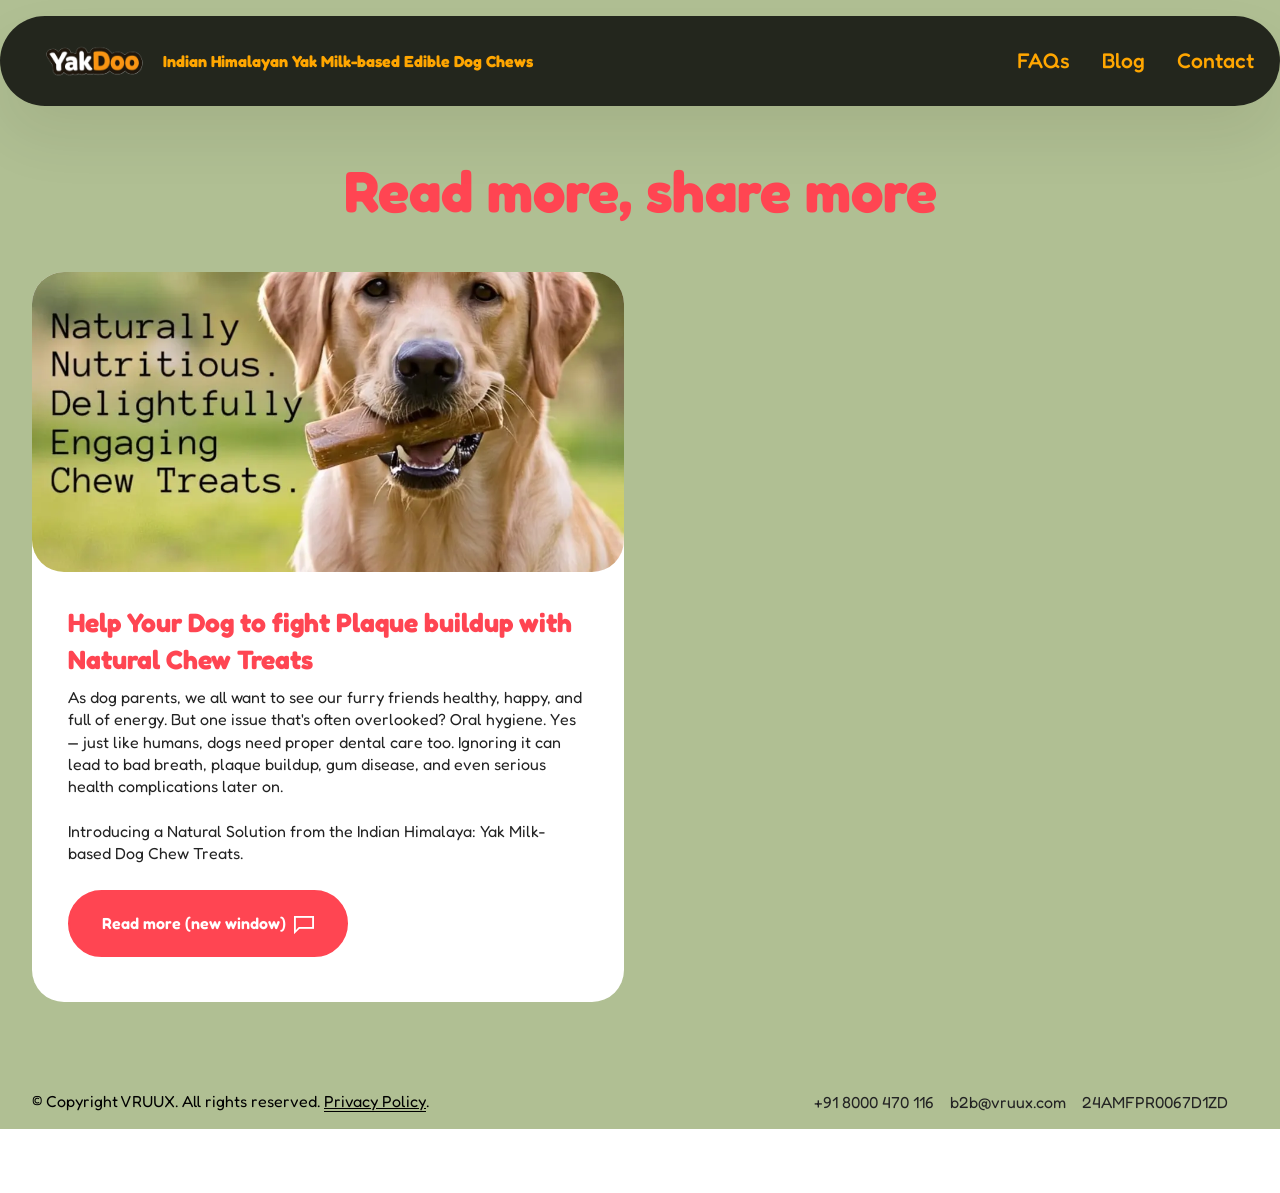
==== blog.html @ 53b38f17 "first run" ====
<!DOCTYPE html>
<html  >
<head>
  <!-- Site made with Mobirise Website Builder v6.2.0, https://mobirise.com -->
  <meta charset="UTF-8">
  <meta http-equiv="X-UA-Compatible" content="IE=edge">
  <meta name="generator" content="Mobirise v6.2.0, mobirise.com">
  <meta name="viewport" content="width=device-width, initial-scale=1, minimum-scale=1">
  <link rel="shortcut icon" href="assets/images/favicon.ico" type="image/x-icon">
  <meta name="description" content="YakDoo - Indian Himalayan Yak Milk Edible Dog Chew. Connect with us to know more about healthy dog chews and practices.">
  
  
  <title>Blog</title>
  <link rel="stylesheet" href="assets/web/assets/mobirise-icons2/mobirise2.css">
  <link rel="stylesheet" href="assets/bootstrap/css/bootstrap.min.css">
  <link rel="stylesheet" href="assets/animatecss/animate.css">
  <link rel="stylesheet" href="assets/dropdown/css/style.css">
  <link rel="stylesheet" href="assets/socicon/css/styles.css">
  <link rel="stylesheet" href="assets/theme/css/style.css">
  <link rel="preload" href="https://fonts.googleapis.com/css?family=Fredoka:300,400,500,600,700&display=swap" as="style" onload="this.onload=null;this.rel='stylesheet'">
  <noscript><link rel="stylesheet" href="https://fonts.googleapis.com/css?family=Fredoka:300,400,500,600,700&display=swap"></noscript>
  <link rel="preload" as="style" href="assets/mobirise/css/mbr-additional.css?v=xipS6a"><link rel="stylesheet" href="assets/mobirise/css/mbr-additional.css?v=xipS6a" type="text/css">

  
  
  
</head>
<body>

<!-- Analytics -->
<!-- Google tag (gtag.js) -->
<script async src="https://www.googletagmanager.com/gtag/js?id=G-D92G25M5GQ"></script>
<script>
  window.dataLayer = window.dataLayer || [];
  function gtag(){dataLayer.push(arguments);}
  gtag('js', new Date());

  gtag('config', 'G-D92G25M5GQ');
</script>
<!-- /Analytics -->


  
  <section data-bs-version="5.1" class="menu menu1 cid-tJGsCG1vVL" once="menu" id="menu01-1">
	

	<nav class="navbar navbar-dropdown navbar-fixed-top navbar-expand-lg">
		<div class="container">
			<div class="navbar-brand">
				<span class="navbar-logo">
					<a href="index.html">
						<img src="assets/images/yakdoo-logo-128x39.png" alt="YakDoo - Indian Himalayan Yak Milk Edible Dog Chew" style="height: 2rem;">
					</a>
				</span>
				<span class="navbar-caption-wrap"><a class="navbar-caption text-primary display-7" href="index.html">Indian Himalayan Yak Milk-based Edible Dog Chews</a></span>
			</div>
			<button class="navbar-toggler" type="button" data-toggle="collapse" data-bs-toggle="collapse" data-target="#navbarSupportedContent" data-bs-target="#navbarSupportedContent" aria-controls="navbarNavAltMarkup" aria-expanded="false" aria-label="Toggle navigation">
				<div class="hamburger">
					<span></span>
					<span></span>
					<span></span>
					<span></span>
				</div>
			</button>
			<div class="collapse navbar-collapse" id="navbarSupportedContent">
				<ul class="navbar-nav nav-dropdown nav-right" data-app-modern-menu="true"><li class="nav-item">
						<a class="nav-link link text-primary display-4" href="faqs.html" aria-expanded="false">FAQs</a>
					</li><li class="nav-item"><a class="nav-link link text-primary display-4" href="blog.html">Blog</a></li>
					<li class="nav-item">
						<a class="nav-link link text-primary display-4" href="contact.html">Contact</a>
					</li></ul>
				
				
			</div>
		</div>
	</nav>
</section>

<section data-bs-version="5.1" class="features4 cid-tJGEoKGifq" id="features04-3">
	
	
	<div class="container">
		<div class="mbr-section-head mb-5">
			<h4 class="mbr-section-title mbr-fonts-style align-left mb-3 display-1"><strong>Read more, share more</strong></h4>
			
			
		</div>
		<div class="row">
			<div class="item features-image col-12 col-md-6 col-lg-6">
				<div class="item-wrapper">
					<div class="item-img">
						<img src="assets/images/dog-blog-1-1256x1260.webp" alt="YakDoo - Help Your Dog to fight Plaque buildup with Natural Chews">
					</div>
					<div class="item-content">
						<h5 class="item-title mbr-fonts-style display-5"><strong>Help Your Dog to fight Plaque buildup with Natural Chew Treats</strong></h5>
						
						<p class="mbr-text mbr-fonts-style display-7">As dog parents, we all want to see our furry friends healthy, happy, and full of energy. But one issue that's often overlooked? Oral hygiene. Yes — just like humans, dogs need proper dental care too. Ignoring it can lead to bad breath, plaque buildup, gum disease, and even serious health complications later on.<br><br>Introducing a Natural Solution from the Indian Himalaya: Yak Milk-based Dog Chew Treats.<br></p>
						<div class="mbr-section-btn item-footer"><a href="https://medium.com/@abhi.p.raj/help-your-dog-to-fight-plaque-buildup-with-natural-chew-treats-6b98360a4712" class="btn item-btn btn-danger display-7" target="_blank"><span class="mobi-mbri mobi-mbri-chat mbr-iconfont mbr-iconfont-btn" style="color: rgb(255, 255, 255);"><br></span>Read more (new window)</a></div>
					</div>

				</div>
			</div>
			
			
			
			
			
		</div>
	</div>
</section>

<section data-bs-version="5.1" class="footer2 cid-uQ0c74AdxX" once="footers" id="footer02-d">
    

    
    

    <div class="container">
        <div class="row">
            <div class="col-12 col-lg-6 center mt-2 mb-3">
                <p class="mbr-fonts-style copyright mb-0 display-7">© Copyright VRUUX. All rights reserved. <a href="privacypolicy.html" class="text-success"><u>Privacy Policy</u></a>.<br></p>
            </div>
            <div class="col-12 col-lg-6 center">
                <div class="row-links mt-2 mb-3">
                    <ul class="row-links-soc">
                        
                        
                        
                        
                    <li class="row-links-soc-item mbr-fonts-style display-7"><p>+91 8000 470 116&nbsp; &nbsp; b2b@vruux.com&nbsp; &nbsp; 24AMFPR0067D1ZD&nbsp;</p></li></ul>
                </div>
            </div>
        </div>
    </div>
</section><section class="display-7" style="padding: 0;align-items: center;justify-content: center;flex-wrap: wrap;    align-content: center;display: flex;position: relative;height: 4rem;"><a href="https://mobiri.se/4076227" style="flex: 1 1;height: 4rem;position: absolute;width: 100%;z-index: 1;"><img alt="" style="height: 4rem;" src="[data-uri]"></a><p style="margin: 0;text-align: center;" class="display-7">&#8204;</p><a style="z-index:1" href="https://mobirise.com/builder/ai-website-maker.html">Best AI Website Maker</a></section><script src="assets/bootstrap/js/bootstrap.bundle.min.js"></script>  <script src="assets/smoothscroll/smooth-scroll.js"></script>  <script src="assets/ytplayer/index.js"></script>  <script src="assets/dropdown/js/navbar-dropdown.js"></script>  <script src="assets/theme/js/script.js"></script>  
  
  
 <div id="scrollToTop" class="scrollToTop mbr-arrow-up"><a style="text-align: center;"><i class="mbr-arrow-up-icon mbr-arrow-up-icon-cm cm-icon cm-icon-smallarrow-up"></i></a></div>
    <input name="animation" type="hidden">
  </body>
</html>
---- assets/web/assets/mobirise-icons2/mobirise2.css ----
@font-face {
  font-family: 'Moririse2';
  font-display: swap;
  src:  url('mobirise2.eot?f2bix4');
  src:  url('mobirise2.eot?f2bix4#iefix') format('embedded-opentype'),
    url('mobirise2.woff2?f2bix4') format('woff2'),
    url('mobirise2.woff?f2bix4') format('woff'),
    url('mobirise2.ttf?f2bix4') format('truetype'),
    url('mobirise2.svg?f2bix4#mobirise2') format('svg');
  font-weight: normal;
  font-style: normal;
}

[class^="mobi-"], [class*=" mobi-"] {
  /* use !important to prevent issues with browser extensions that change fonts */
  font-family: 'Moririse2' !important;
  speak: none;
  font-style: normal;
  font-weight: normal;
  font-variant: normal;
  text-transform: none;
  line-height: 1;

  /* Better Font Rendering =========== */
  -webkit-font-smoothing: antialiased;
  -moz-osx-font-smoothing: grayscale;
}

.mobi-mbri-add-submenu:before {
  content: "\e900";
}
.mobi-mbri-alert:before {
  content: "\e901";
}
.mobi-mbri-align-center:before {
  content: "\e902";
}
.mobi-mbri-align-justify:before {
  content: "\e903";
}
.mobi-mbri-align-left:before {
  content: "\e904";
}
.mobi-mbri-align-right:before {
  content: "\e905";
}
.mobi-mbri-android:before {
  content: "\e906";
}
.mobi-mbri-apple:before {
  content: "\e907";
}
.mobi-mbri-arrow-down:before {
  content: "\e908";
}
.mobi-mbri-arrow-next:before {
  content: "\e909";
}
.mobi-mbri-arrow-prev:before {
  content: "\e90a";
}
.mobi-mbri-arrow-up:before {
  content: "\e90b";
}
.mobi-mbri-bold:before {
  content: "\e90c";
}
.mobi-mbri-bookmark:before {
  content: "\e90d";
}
.mobi-mbri-bootstrap:before {
  content: "\e90e";
}
.mobi-mbri-briefcase:before {
  content: "\e90f";
}
.mobi-mbri-browse:before {
  content: "\e910";
}
.mobi-mbri-bulleted-list:before {
  content: "\e911";
}
.mobi-mbri-calendar:before {
  content: "\e912";
}
.mobi-mbri-camera:before {
  content: "\e913";
}
.mobi-mbri-cart-add:before {
  content: "\e914";
}
.mobi-mbri-cart-full:before {
  content: "\e915";
}
.mobi-mbri-cash:before {
  content: "\e916";
}
.mobi-mbri-change-style:before {
  content: "\e917";
}
.mobi-mbri-chat:before {
  content: "\e918";
}
.mobi-mbri-clock:before {
  content: "\e919";
}
.mobi-mbri-close:before {
  content: "\e91a";
}
.mobi-mbri-cloud:before {
  content: "\e91b";
}
.mobi-mbri-code:before {
  content: "\e91c";
}
.mobi-mbri-contact-form:before {
  content: "\e91d";
}
.mobi-mbri-credit-card:before {
  content: "\e91e";
}
.mobi-mbri-cursor-click:before {
  content: "\e91f";
}
.mobi-mbri-cust-feedback:before {
  content: "\e920";
}
.mobi-mbri-database:before {
  content: "\e921";
}
.mobi-mbri-delivery:before {
  content: "\e922";
}
.mobi-mbri-desktop:before {
  content: "\e923";
}
.mobi-mbri-devices:before {
  content: "\e924";
}
.mobi-mbri-down:before {
  content: "\e925";
}
.mobi-mbri-download-2:before {
  content: "\e926";
}
.mobi-mbri-download:before {
  content: "\e927";
}
.mobi-mbri-drag-n-drop-2:before {
  content: "\e928";
}
.mobi-mbri-drag-n-drop:before {
  content: "\e929";
}
.mobi-mbri-edit-2:before {
  content: "\e92a";
}
.mobi-mbri-edit:before {
  content: "\e92b";
}
.mobi-mbri-error:before {
  content: "\e92c";
}
.mobi-mbri-extension:before {
  content: "\e92d";
}
.mobi-mbri-features:before {
  content: "\e92e";
}
.mobi-mbri-file:before {
  content: "\e92f";
}
.mobi-mbri-flag:before {
  content: "\e930";
}
.mobi-mbri-folder:before {
  content: "\e931";
}
.mobi-mbri-gift:before {
  content: "\e932";
}
.mobi-mbri-github:before {
  content: "\e933";
}
.mobi-mbri-globe-2:before {
  content: "\e934";
}
.mobi-mbri-globe:before {
  content: "\e935";
}
.mobi-mbri-growing-chart:before {
  content: "\e936";
}
.mobi-mbri-hearth:before {
  content: "\e937";
}
.mobi-mbri-help:before {
  content: "\e938";
}
.mobi-mbri-home:before {
  content: "\e939";
}
.mobi-mbri-hot-cup:before {
  content: "\e93a";
}
.mobi-mbri-idea:before {
  content: "\e93b";
}
.mobi-mbri-image-gallery:before {
  content: "\e93c";
}
.mobi-mbri-image-slider:before {
  content: "\e93d";
}
.mobi-mbri-info:before {
  content: "\e93e";
}
.mobi-mbri-italic:before {
  content: "\e93f";
}
.mobi-mbri-key:before {
  content: "\e940";
}
.mobi-mbri-laptop:before {
  content: "\e941";
}
.mobi-mbri-layers:before {
  content: "\e942";
}
.mobi-mbri-left-right:before {
  content: "\e943";
}
.mobi-mbri-left:before {
  content: "\e944";
}
.mobi-mbri-letter:before {
  content: "\e945";
}
.mobi-mbri-like:before {
  content: "\e946";
}
.mobi-mbri-link:before {
  content: "\e947";
}
.mobi-mbri-lock:before {
  content: "\e948";
}
.mobi-mbri-login:before {
  content: "\e949";
}
.mobi-mbri-logout:before {
  content: "\e94a";
}
.mobi-mbri-magic-stick:before {
  content: "\e94b";
}
.mobi-mbri-map-pin:before {
  content: "\e94c";
}
.mobi-mbri-menu:before {
  content: "\e94d";
}
.mobi-mbri-mobile-2:before {
  content: "\e94e";
}
.mobi-mbri-mobile-horizontal:before {
  content: "\e94f";
}
.mobi-mbri-mobile:before {
  content: "\e950";
}
.mobi-mbri-mobirise:before {
  content: "\e951";
}
.mobi-mbri-more-horizontal:before {
  content: "\e952";
}
.mobi-mbri-more-vertical:before {
  content: "\e953";
}
.mobi-mbri-music:before {
  content: "\e954";
}
.mobi-mbri-new-file:before {
  content: "\e955";
}
.mobi-mbri-numbered-list:before {
  content: "\e956";
}
.mobi-mbri-opened-folder:before {
  content: "\e957";
}
.mobi-mbri-pages:before {
  content: "\e958";
}
.mobi-mbri-paper-plane:before {
  content: "\e959";
}
.mobi-mbri-paperclip:before {
  content: "\e95a";
}
.mobi-mbri-phone:before {
  content: "\e95b";
}
.mobi-mbri-photo:before {
  content: "\e95c";
}
.mobi-mbri-photos:before {
  content: "\e95d";
}
.mobi-mbri-pin:before {
  content: "\e95e";
}
.mobi-mbri-play:before {
  content: "\e95f";
}
.mobi-mbri-plus:before {
  content: "\e960";
}
.mobi-mbri-preview:before {
  content: "\e961";
}
.mobi-mbri-print:before {
  content: "\e962";
}
.mobi-mbri-protect:before {
  content: "\e963";
}
.mobi-mbri-question:before {
  content: "\e964";
}
.mobi-mbri-quote-left:before {
  content: "\e965";
}
.mobi-mbri-quote-right:before {
  content: "\e966";
}
.mobi-mbri-redo:before {
  content: "\e967";
}
.mobi-mbri-refresh:before {
  content: "\e968";
}
.mobi-mbri-responsive-2:before {
  content: "\e969";
}
.mobi-mbri-responsive:before {
  content: "\e96a";
}
.mobi-mbri-right:before {
  content: "\e96b";
}
.mobi-mbri-rocket:before {
  content: "\e96c";
}
.mobi-mbri-sad-face:before {
  content: "\e96d";
}
.mobi-mbri-sale:before {
  content: "\e96e";
}
.mobi-mbri-save:before {
  content: "\e96f";
}
.mobi-mbri-search:before {
  content: "\e970";
}
.mobi-mbri-setting-2:before {
  content: "\e971";
}
.mobi-mbri-setting-3:before {
  content: "\e972";
}
.mobi-mbri-setting:before {
  content: "\e973";
}
.mobi-mbri-share:before {
  content: "\e974";
}
.mobi-mbri-shopping-bag:before {
  content: "\e975";
}
.mobi-mbri-shopping-basket:before {
  content: "\e976";
}
.mobi-mbri-shopping-cart:before {
  content: "\e977";
}
.mobi-mbri-sites:before {
  content: "\e978";
}
.mobi-mbri-smile-face:before {
  content: "\e979";
}
.mobi-mbri-speed:before {
  content: "\e97a";
}
.mobi-mbri-star:before {
  content: "\e97b";
}
.mobi-mbri-success:before {
  content: "\e97c";
}
.mobi-mbri-sun:before {
  content: "\e97d";
}
.mobi-mbri-sun2:before {
  content: "\e97e";
}
.mobi-mbri-tablet-vertical:before {
  content: "\e97f";
}
.mobi-mbri-tablet:before {
  content: "\e980";
}
.mobi-mbri-target:before {
  content: "\e981";
}
.mobi-mbri-timer:before {
  content: "\e982";
}
.mobi-mbri-to-ftp:before {
  content: "\e983";
}
.mobi-mbri-to-local-drive:before {
  content: "\e984";
}
.mobi-mbri-touch-swipe:before {
  content: "\e985";
}
.mobi-mbri-touch:before {
  content: "\e986";
}
.mobi-mbri-trash:before {
  content: "\e987";
}
.mobi-mbri-underline:before {
  content: "\e988";
}
.mobi-mbri-undo:before {
  content: "\e989";
}
.mobi-mbri-unlink:before {
  content: "\e98a";
}
.mobi-mbri-unlock:before {
  content: "\e98b";
}
.mobi-mbri-up-down:before {
  content: "\e98c";
}
.mobi-mbri-up:before {
  content: "\e98d";
}
.mobi-mbri-update:before {
  content: "\e98e";
}
.mobi-mbri-upload-2:before {
  content: "\e98f";
}
.mobi-mbri-upload:before {
  content: "\e990";
}
.mobi-mbri-user-2:before {
  content: "\e991";
}
.mobi-mbri-user:before {
  content: "\e992";
}
.mobi-mbri-users:before {
  content: "\e993";
}
.mobi-mbri-video-play:before {
  content: "\e994";
}
.mobi-mbri-video:before {
  content: "\e995";
}
.mobi-mbri-watch:before {
  content: "\e996";
}
.mobi-mbri-website-theme-2:before {
  content: "\e997";
}
.mobi-mbri-website-theme:before {
  content: "\e998";
}
.mobi-mbri-wifi:before {
  content: "\e999";
}
.mobi-mbri-windows:before {
  content: "\e99a";
}
.mobi-mbri-zoom-in:before {
  content: "\e99b";
}
.mobi-mbri-zoom-out:before {
  content: "\e99c";
}
---- assets/dropdown/css/style.css ----
.navbar-dropdown {
  left: 0;
  padding: 0;
  position: absolute;
  right: 0;
  top: 0;
  transition: all 0.45s ease;
  z-index: 1030;
  background: #282828; }
  .navbar-dropdown .navbar-logo {
    margin-right: 0.8rem;
    transition: margin 0.3s ease-in-out;
    vertical-align: middle; }
    .navbar-dropdown .navbar-logo img {
      height: 3.125rem;
      transition: all 0.3s ease-in-out; }
    .navbar-dropdown .navbar-logo.mbr-iconfont {
      font-size: 3.125rem;
      line-height: 3.125rem; }
  .navbar-dropdown .navbar-caption {
    font-weight: 700;
    white-space: normal;
    vertical-align: -4px;
    line-height: 3.125rem !important; }
    .navbar-dropdown .navbar-caption, .navbar-dropdown .navbar-caption:hover {
      color: inherit;
      text-decoration: none; }
  .navbar-dropdown .mbr-iconfont + .navbar-caption {
    vertical-align: -1px; }
  .navbar-dropdown.navbar-fixed-top {
    position: fixed; }
  .navbar-dropdown .navbar-brand span {
    vertical-align: -4px; }
  .navbar-dropdown.bg-color.transparent {
    background: none; }
  .navbar-dropdown.navbar-short .navbar-brand {
    padding: 0.625rem 0; }
    .navbar-dropdown.navbar-short .navbar-brand span {
      vertical-align: -1px; }
  .navbar-dropdown.navbar-short .navbar-caption {
    line-height: 2.375rem !important;
    vertical-align: -2px; }
  .navbar-dropdown.navbar-short .navbar-logo {
    margin-right: 0.5rem; }
    .navbar-dropdown.navbar-short .navbar-logo img {
      height: 2.375rem; }
    .navbar-dropdown.navbar-short .navbar-logo.mbr-iconfont {
      font-size: 2.375rem;
      line-height: 2.375rem; }
  .navbar-dropdown.navbar-short .mbr-table-cell {
    height: 3.625rem; }
  .navbar-dropdown .navbar-close {
    left: 0.6875rem;
    position: fixed;
    top: 0.75rem;
    z-index: 1000; }
  .navbar-dropdown .hamburger-icon {
    content: "";
    display: inline-block;
    vertical-align: middle;
    width: 16px;
    -webkit-box-shadow: 0 -6px 0 1px #282828,0 0 0 1px #282828,0 6px 0 1px #282828;
    -moz-box-shadow: 0 -6px 0 1px #282828,0 0 0 1px #282828,0 6px 0 1px #282828;
    box-shadow: 0 -6px 0 1px #282828,0 0 0 1px #282828,0 6px 0 1px #282828; }

.dropdown-menu .dropdown-toggle[data-toggle="dropdown-submenu"]::after {
  border-bottom: 0.35em solid transparent;
  border-left: 0.35em solid;
  border-right: 0;
  border-top: 0.35em solid transparent;
  margin-left: 0.3rem; }

.dropdown-menu .dropdown-item:focus {
  outline: 0; }

.nav-dropdown {
  font-size: 0.75rem;
  font-weight: 500;
  height: auto !important; }
  .nav-dropdown .nav-btn {
    padding-left: 1rem; }
  .nav-dropdown .link {
    margin: .667em 1.667em;
    font-weight: 500;
    padding: 0;
    transition: color .2s ease-in-out; }
    .nav-dropdown .link.dropdown-toggle {
      margin-right: 2.583em; }
      .nav-dropdown .link.dropdown-toggle::after {
        margin-left: .25rem;
        border-top: 0.35em solid;
        border-right: 0.35em solid transparent;
        border-left: 0.35em solid transparent;
        border-bottom: 0; }
      .nav-dropdown .link.dropdown-toggle[aria-expanded="true"] {
        margin: 0;
        padding: 0.667em 3.263em  0.667em 1.667em; }
  .nav-dropdown .link::after,
  .nav-dropdown .dropdown-item::after {
    color: inherit; }
  .nav-dropdown .btn {
    font-size: 0.75rem;
    font-weight: 700;
    letter-spacing: 0;
    margin-bottom: 0;
    padding-left: 1.25rem;
    padding-right: 1.25rem; }
  .nav-dropdown .dropdown-menu {
    border-radius: 0;
    border: 0;
    left: 0;
    margin: 0;
    padding-bottom: 1.25rem;
    padding-top: 1.25rem;
    position: relative; }
  .nav-dropdown .dropdown-submenu {
    margin-left: 0.125rem;
    top: 0; }
  .nav-dropdown .dropdown-item {
    font-weight: 500;
    line-height: 2;
    padding: 0.3846em 4.615em 0.3846em 1.5385em;
    position: relative;
    transition: color .2s ease-in-out, background-color .2s ease-in-out; }
    .nav-dropdown .dropdown-item::after {
      margin-top: -0.3077em;
      position: absolute;
      right: 1.1538em;
      top: 50%; }
    .nav-dropdown .dropdown-item:focus, .nav-dropdown .dropdown-item:hover {
      background: none; }

@media (max-width: 767px) {
  .nav-dropdown.navbar-toggleable-sm {
    bottom: 0;
    display: none;
    left: 0;
    overflow-x: hidden;
    position: fixed;
    top: 0;
    transform: translateX(-100%);
    -ms-transform: translateX(-100%);
    -webkit-transform: translateX(-100%);
    width: 18.75rem;
    z-index: 999; } }
.nav-dropdown.navbar-toggleable-xl {
  bottom: 0;
  display: none;
  left: 0;
  overflow-x: hidden;
  position: fixed;
  top: 0;
  transform: translateX(-100%);
  -ms-transform: translateX(-100%);
  -webkit-transform: translateX(-100%);
  width: 18.75rem;
  z-index: 999; }

.nav-dropdown-sm {
  display: block !important;
  overflow-x: hidden;
  overflow: auto;
  padding-top: 3.875rem; }
  .nav-dropdown-sm::after {
    content: "";
    display: block;
    height: 3rem;
    width: 100%; }
  .nav-dropdown-sm.collapse.in ~ .navbar-close {
    display: block !important; }
  .nav-dropdown-sm.collapsing, .nav-dropdown-sm.collapse.in {
    transform: translateX(0);
    -ms-transform: translateX(0);
    -webkit-transform: translateX(0);
    transition: all 0.25s ease-out;
    -webkit-transition: all 0.25s ease-out;
    background: #282828; }
  .nav-dropdown-sm.collapsing[aria-expanded="false"] {
    transform: translateX(-100%);
    -ms-transform: translateX(-100%);
    -webkit-transform: translateX(-100%); }
  .nav-dropdown-sm .nav-item {
    display: block;
    margin-left: 0 !important;
    padding-left: 0; }
  .nav-dropdown-sm .link,
  .nav-dropdown-sm .dropdown-item {
    border-top: 1px dotted rgba(255, 255, 255, 0.1);
    font-size: 0.8125rem;
    line-height: 1.6;
    margin: 0 !important;
    padding: 0.875rem 2.4rem 0.875rem 1.5625rem !important;
    position: relative;
    white-space: normal; }
    .nav-dropdown-sm .link:focus, .nav-dropdown-sm .link:hover,
    .nav-dropdown-sm .dropdown-item:focus,
    .nav-dropdown-sm .dropdown-item:hover {
      background: rgba(0, 0, 0, 0.2) !important;
      color: #c0a375; }
  .nav-dropdown-sm .nav-btn {
    position: relative;
    padding: 1.5625rem 1.5625rem 0 1.5625rem; }
    .nav-dropdown-sm .nav-btn::before {
      border-top: 1px dotted rgba(255, 255, 255, 0.1);
      content: "";
      left: 0;
      position: absolute;
      top: 0;
      width: 100%; }
    .nav-dropdown-sm .nav-btn + .nav-btn {
      padding-top: 0.625rem; }
      .nav-dropdown-sm .nav-btn + .nav-btn::before {
        display: none; }
  .nav-dropdown-sm .btn {
    padding: 0.625rem 0; }
  .nav-dropdown-sm .dropdown-toggle[data-toggle="dropdown-submenu"]::after {
    margin-left: .25rem;
    border-top: 0.35em solid;
    border-right: 0.35em solid transparent;
    border-left: 0.35em solid transparent;
    border-bottom: 0; }
  .nav-dropdown-sm .dropdown-toggle[data-toggle="dropdown-submenu"][aria-expanded="true"]::after {
    border-top: 0;
    border-right: 0.35em solid transparent;
    border-left: 0.35em solid transparent;
    border-bottom: 0.35em solid; }
  .nav-dropdown-sm .dropdown-menu {
    margin: 0;
    padding: 0;
    position: relative;
    top: 0;
    left: 0;
    width: 100%;
    border: 0;
    float: none;
    border-radius: 0;
    background: none; }
  .nav-dropdown-sm .dropdown-submenu {
    left: 100%;
    margin-left: 0.125rem;
    margin-top: -1.25rem;
    top: 0; }

.navbar-toggleable-sm .nav-dropdown .dropdown-menu {
  position: absolute; }

.navbar-toggleable-sm .nav-dropdown .dropdown-submenu {
  left: 100%;
  margin-left: 0.125rem;
  margin-top: -1.25rem;
  top: 0; }

.navbar-toggleable-sm.opened .nav-dropdown .dropdown-menu {
  position: relative; }

.navbar-toggleable-sm.opened .nav-dropdown .dropdown-submenu {
  left: 0;
  margin-left: 00rem;
  margin-top: 0rem;
  top: 0; }

.is-builder .nav-dropdown.collapsing {
  transition: none !important; }
---- assets/socicon/css/styles.css ----
@charset "UTF-8";

@font-face {
  font-family: 'Socicon';
  src:  url('../fonts/socicon.eot');
  src:  url('../fonts/socicon.eot?#iefix') format('embedded-opentype'),
    url('../fonts/socicon.woff2') format('woff2'),
    url('../fonts/socicon.ttf') format('truetype'),
    url('../fonts/socicon.woff') format('woff'),
    url('../fonts/socicon.svg#socicon') format('svg');
  font-weight: normal;
  font-style: normal;
  font-display: swap;
}

[data-icon]:before {
  font-family: "socicon" !important;
  content: attr(data-icon);
  font-style: normal !important;
  font-weight: normal !important;
  font-variant: normal !important;
  text-transform: none !important;
  speak: none;
  line-height: 1;
  -webkit-font-smoothing: antialiased;
  -moz-osx-font-smoothing: grayscale;
}

[class^="socicon-"], [class*=" socicon-"] {
  /* use !important to prevent issues with browser extensions that change fonts */
  font-family: 'Socicon' !important;
  speak: none;
  font-style: normal;
  font-weight: normal;
  font-variant: normal;
  text-transform: none;
  line-height: 1;

  /* Better Font Rendering =========== */
  -webkit-font-smoothing: antialiased;
  -moz-osx-font-smoothing: grayscale;
}

.socicon-500px:before {
  content: "\e000";
}
.socicon-8tracks:before {
  content: "\e001";
}
.socicon-airbnb:before {
  content: "\e002";
}
.socicon-alliance:before {
  content: "\e003";
}
.socicon-amazon:before {
  content: "\e004";
}
.socicon-amplement:before {
  content: "\e005";
}
.socicon-android:before {
  content: "\e006";
}
.socicon-angellist:before {
  content: "\e007";
}
.socicon-apple:before {
  content: "\e008";
}
.socicon-appnet:before {
  content: "\e009";
}
.socicon-baidu:before {
  content: "\e00a";
}
.socicon-bandcamp:before {
  content: "\e00b";
}
.socicon-battlenet:before {
  content: "\e00c";
}
.socicon-mixer:before {
  content: "\e00d";
}
.socicon-bebee:before {
  content: "\e00e";
}
.socicon-bebo:before {
  content: "\e00f";
}
.socicon-behance:before {
  content: "\e010";
}
.socicon-blizzard:before {
  content: "\e011";
}
.socicon-blogger:before {
  content: "\e012";
}
.socicon-buffer:before {
  content: "\e013";
}
.socicon-chrome:before {
  content: "\e014";
}
.socicon-coderwall:before {
  content: "\e015";
}
.socicon-curse:before {
  content: "\e016";
}
.socicon-dailymotion:before {
  content: "\e017";
}
.socicon-deezer:before {
  content: "\e018";
}
.socicon-delicious:before {
  content: "\e019";
}
.socicon-deviantart:before {
  content: "\e01a";
}
.socicon-diablo:before {
  content: "\e01b";
}
.socicon-digg:before {
  content: "\e01c";
}
.socicon-discord:before {
  content: "\e01d";
}
.socicon-disqus:before {
  content: "\e01e";
}
.socicon-douban:before {
  content: "\e01f";
}
.socicon-draugiem:before {
  content: "\e020";
}
.socicon-dribbble:before {
  content: "\e021";
}
.socicon-drupal:before {
  content: "\e022";
}
.socicon-ebay:before {
  content: "\e023";
}
.socicon-ello:before {
  content: "\e024";
}
.socicon-endomodo:before {
  content: "\e025";
}
.socicon-envato:before {
  content: "\e026";
}
.socicon-etsy:before {
  content: "\e027";
}
.socicon-facebook:before {
  content: "\e028";
}
.socicon-feedburner:before {
  content: "\e029";
}
.socicon-filmweb:before {
  content: "\e02a";
}
.socicon-firefox:before {
  content: "\e02b";
}
.socicon-flattr:before {
  content: "\e02c";
}
.socicon-flickr:before {
  content: "\e02d";
}
.socicon-formulr:before {
  content: "\e02e";
}
.socicon-forrst:before {
  content: "\e02f";
}
.socicon-foursquare:before {
  content: "\e030";
}
.socicon-friendfeed:before {
  content: "\e031";
}
.socicon-github:before {
  content: "\e032";
}
.socicon-goodreads:before {
  content: "\e033";
}
.socicon-google:before {
  content: "\e034";
}
.socicon-googlescholar:before {
  content: "\e035";
}
.socicon-googlegroups:before {
  content: "\e036";
}
.socicon-googlephotos:before {
  content: "\e037";
}
.socicon-googleplus:before {
  content: "\e038";
}
.socicon-grooveshark:before {
  content: "\e039";
}
.socicon-hackerrank:before {
  content: "\e03a";
}
.socicon-hearthstone:before {
  content: "\e03b";
}
.socicon-hellocoton:before {
  content: "\e03c";
}
.socicon-heroes:before {
  content: "\e03d";
}
.socicon-smashcast:before {
  content: "\e03e";
}
.socicon-horde:before {
  content: "\e03f";
}
.socicon-houzz:before {
  content: "\e040";
}
.socicon-icq:before {
  content: "\e041";
}
.socicon-identica:before {
  content: "\e042";
}
.socicon-imdb:before {
  content: "\e043";
}
.socicon-instagram:before {
  content: "\e044";
}
.socicon-issuu:before {
  content: "\e045";
}
.socicon-istock:before {
  content: "\e046";
}
.socicon-itunes:before {
  content: "\e047";
}
.socicon-keybase:before {
  content: "\e048";
}
.socicon-lanyrd:before {
  content: "\e049";
}
.socicon-lastfm:before {
  content: "\e04a";
}
.socicon-line:before {
  content: "\e04b";
}
.socicon-linkedin:before {
  content: "\e04c";
}
.socicon-livejournal:before {
  content: "\e04d";
}
.socicon-lyft:before {
  content: "\e04e";
}
.socicon-macos:before {
  content: "\e04f";
}
.socicon-mail:before {
  content: "\e050";
}
.socicon-medium:before {
  content: "\e051";
}
.socicon-meetup:before {
  content: "\e052";
}
.socicon-mixcloud:before {
  content: "\e053";
}
.socicon-modelmayhem:before {
  content: "\e054";
}
.socicon-mumble:before {
  content: "\e055";
}
.socicon-myspace:before {
  content: "\e056";
}
.socicon-newsvine:before {
  content: "\e057";
}
.socicon-nintendo:before {
  content: "\e058";
}
.socicon-npm:before {
  content: "\e059";
}
.socicon-odnoklassniki:before {
  content: "\e05a";
}
.socicon-openid:before {
  content: "\e05b";
}
.socicon-opera:before {
  content: "\e05c";
}
.socicon-outlook:before {
  content: "\e05d";
}
.socicon-overwatch:before {
  content: "\e05e";
}
.socicon-patreon:before {
  content: "\e05f";
}
.socicon-paypal:before {
  content: "\e060";
}
.socicon-periscope:before {
  content: "\e061";
}
.socicon-persona:before {
  content: "\e062";
}
.socicon-pinterest:before {
  content: "\e063";
}
.socicon-play:before {
  content: "\e064";
}
.socicon-player:before {
  content: "\e065";
}
.socicon-playstation:before {
  content: "\e066";
}
.socicon-pocket:before {
  content: "\e067";
}
.socicon-qq:before {
  content: "\e068";
}
.socicon-quora:before {
  content: "\e069";
}
.socicon-raidcall:before {
  content: "\e06a";
}
.socicon-ravelry:before {
  content: "\e06b";
}
.socicon-reddit:before {
  content: "\e06c";
}
.socicon-renren:before {
  content: "\e06d";
}
.socicon-researchgate:before {
  content: "\e06e";
}
.socicon-residentadvisor:before {
  content: "\e06f";
}
.socicon-reverbnation:before {
  content: "\e070";
}
.socicon-rss:before {
  content: "\e071";
}
.socicon-sharethis:before {
  content: "\e072";
}
.socicon-skype:before {
  content: "\e073";
}
.socicon-slideshare:before {
  content: "\e074";
}
.socicon-smugmug:before {
  content: "\e075";
}
.socicon-snapchat:before {
  content: "\e076";
}
.socicon-songkick:before {
  content: "\e077";
}
.socicon-soundcloud:before {
  content: "\e078";
}
.socicon-spotify:before {
  content: "\e079";
}
.socicon-stackexchange:before {
  content: "\e07a";
}
.socicon-stackoverflow:before {
  content: "\e07b";
}
.socicon-starcraft:before {
  content: "\e07c";
}
.socicon-stayfriends:before {
  content: "\e07d";
}
.socicon-steam:before {
  content: "\e07e";
}
.socicon-storehouse:before {
  content: "\e07f";
}
.socicon-strava:before {
  content: "\e080";
}
.socicon-streamjar:before {
  content: "\e081";
}
.socicon-stumbleupon:before {
  content: "\e082";
}
.socicon-swarm:before {
  content: "\e083";
}
.socicon-teamspeak:before {
  content: "\e084";
}
.socicon-teamviewer:before {
  content: "\e085";
}
.socicon-technorati:before {
  content: "\e086";
}
.socicon-telegram:before {
  content: "\e087";
}
.socicon-tripadvisor:before {
  content: "\e088";
}
.socicon-tripit:before {
  content: "\e089";
}
.socicon-triplej:before {
  content: "\e08a";
}
.socicon-tumblr:before {
  content: "\e08b";
}
.socicon-twitch:before {
  content: "\e08c";
}
.socicon-twitter:before {
  content: "\e08d";
}
.socicon-uber:before {
  content: "\e08e";
}
.socicon-ventrilo:before {
  content: "\e08f";
}
.socicon-viadeo:before {
  content: "\e090";
}
.socicon-viber:before {
  content: "\e091";
}
.socicon-viewbug:before {
  content: "\e092";
}
.socicon-vimeo:before {
  content: "\e093";
}
.socicon-vine:before {
  content: "\e094";
}
.socicon-vkontakte:before {
  content: "\e095";
}
.socicon-warcraft:before {
  content: "\e096";
}
.socicon-wechat:before {
  content: "\e097";
}
.socicon-weibo:before {
  content: "\e098";
}
.socicon-whatsapp:before {
  content: "\e099";
}
.socicon-wikipedia:before {
  content: "\e09a";
}
.socicon-windows:before {
  content: "\e09b";
}
.socicon-wordpress:before {
  content: "\e09c";
}
.socicon-wykop:before {
  content: "\e09d";
}
.socicon-xbox:before {
  content: "\e09e";
}
.socicon-xing:before {
  content: "\e09f";
}
.socicon-yahoo:before {
  content: "\e0a0";
}
.socicon-yammer:before {
  content: "\e0a1";
}
.socicon-yandex:before {
  content: "\e0a2";
}
.socicon-yelp:before {
  content: "\e0a3";
}
.socicon-younow:before {
  content: "\e0a4";
}
.socicon-youtube:before {
  content: "\e0a5";
}
.socicon-zapier:before {
  content: "\e0a6";
}
.socicon-zerply:before {
  content: "\e0a7";
}
.socicon-zomato:before {
  content: "\e0a8";
}
.socicon-zynga:before {
  content: "\e0a9";
}
.socicon-bluesky:before {
  content: "\e0aa";
}
.socicon-threads:before {
  content: "\e0ab";
}
.socicon-spreadshirt:before {
  content: "\e901";
}
.socicon-gamejolt:before {
  content: "\e902";
}
.socicon-trello:before {
  content: "\e903";
}
.socicon-tunein:before {
  content: "\e904";
}
.socicon-bloglovin:before {
  content: "\e905";
}
.socicon-gamewisp:before {
  content: "\e906";
}
.socicon-messenger:before {
  content: "\e907";
}
.socicon-pandora:before {
  content: "\e908";
}
.socicon-augment:before {
  content: "\e909";
}
.socicon-bitbucket:before {
  content: "\e90a";
}
.socicon-fyuse:before {
  content: "\e90b";
}
.socicon-yt-gaming:before {
  content: "\e90c";
}
.socicon-sketchfab:before {
  content: "\e90d";
}
.socicon-mobcrush:before {
  content: "\e90e";
}
.socicon-microsoft:before {
  content: "\e90f";
}
.socicon-realtor:before {
  content: "\e910";
}
.socicon-tidal:before {
  content: "\e911";
}
.socicon-qobuz:before {
  content: "\e912";
}
.socicon-natgeo:before {
  content: "\e913";
}
.socicon-mastodon:before {
  content: "\e914";
}
.socicon-unsplash:before {
  content: "\e915";
}
.socicon-homeadvisor:before {
  content: "\e916";
}
.socicon-angieslist:before {
  content: "\e917";
}
.socicon-codepen:before {
  content: "\e918";
}
.socicon-slack:before {
  content: "\e919";
}
.socicon-openaigym:before {
  content: "\e91a";
}
.socicon-logmein:before {
  content: "\e91b";
}
.socicon-fiverr:before {
  content: "\e91c";
}
.socicon-gotomeeting:before {
  content: "\e91d";
}
.socicon-aliexpress:before {
  content: "\e91e";
}
.socicon-guru:before {
  content: "\e91f";
}
.socicon-appstore:before {
  content: "\e920";
}
.socicon-homes:before {
  content: "\e921";
}
.socicon-zoom:before {
  content: "\e922";
}
.socicon-alibaba:before {
  content: "\e923";
}
.socicon-craigslist:before {
  content: "\e924";
}
.socicon-wix:before {
  content: "\e925";
}
.socicon-redfin:before {
  content: "\e926";
}
.socicon-googlecalendar:before {
  content: "\e927";
}
.socicon-shopify:before {
  content: "\e928";
}
.socicon-freelancer:before {
  content: "\e929";
}
.socicon-seedrs:before {
  content: "\e92a";
}
.socicon-bing:before {
  content: "\e92b";
}
.socicon-doodle:before {
  content: "\e92c";
}
.socicon-bonanza:before {
  content: "\e92d";
}
.socicon-squarespace:before {
  content: "\e92e";
}
.socicon-toptal:before {
  content: "\e92f";
}
.socicon-gust:before {
  content: "\e930";
}
.socicon-ask:before {
  content: "\e931";
}
.socicon-trulia:before {
  content: "\e932";
}
.socicon-loomly:before {
  content: "\e933";
}
.socicon-ghost:before {
  content: "\e934";
}
.socicon-upwork:before {
  content: "\e935";
}
.socicon-fundable:before {
  content: "\e936";
}
.socicon-booking:before {
  content: "\e937";
}
.socicon-googlemaps:before {
  content: "\e938";
}
.socicon-zillow:before {
  content: "\e939";
}
.socicon-niconico:before {
  content: "\e93a";
}
.socicon-toneden:before {
  content: "\e93b";
}
.socicon-crunchbase:before {
  content: "\e93c";
}
.socicon-homefy:before {
  content: "\e93d";
}
.socicon-calendly:before {
  content: "\e93e";
}
.socicon-livemaster:before {
  content: "\e93f";
}
.socicon-udemy:before {
  content: "\e940";
}
.socicon-codered:before {
  content: "\e941";
}
.socicon-origin:before {
  content: "\e942";
}
.socicon-nextdoor:before {
  content: "\e943";
}
.socicon-portfolio:before {
  content: "\e944";
}
.socicon-instructables:before {
  content: "\e945";
}
.socicon-gitlab:before {
  content: "\e946";
}
.socicon-hackernews:before {
  content: "\e947";
}
.socicon-smashwords:before {
  content: "\e948";
}
.socicon-kobo:before {
  content: "\e949";
}
.socicon-bookbub:before {
  content: "\e94a";
}
.socicon-mailru:before {
  content: "\e94b";
}
.socicon-moddb:before {
  content: "\e94c";
}
.socicon-indiedb:before {
  content: "\e94d";
}
.socicon-traxsource:before {
  content: "\e94e";
}
.socicon-gamefor:before {
  content: "\e94f";
}
.socicon-pixiv:before {
  content: "\e950";
}
.socicon-myanimelist:before {
  content: "\e951";
}
.socicon-blackberry:before {
  content: "\e952";
}
.socicon-wickr:before {
  content: "\e953";
}
.socicon-spip:before {
  content: "\e954";
}
.socicon-napster:before {
  content: "\e955";
}
.socicon-beatport:before {
  content: "\e956";
}
.socicon-hackerone:before {
  content: "\e957";
}
.socicon-internet:before {
  content: "\e958";
}
.socicon-ubuntu:before {
  content: "\e959";
}
.socicon-artstation:before {
  content: "\e95a";
}
.socicon-invision:before {
  content: "\e95b";
}
.socicon-torial:before {
  content: "\e95c";
}
.socicon-collectorz:before {
  content: "\e95d";
}
.socicon-seenthis:before {
  content: "\e95e";
}
.socicon-googleplaymusic:before {
  content: "\e95f";
}
.socicon-debian:before {
  content: "\e960";
}
.socicon-filmfreeway:before {
  content: "\e961";
}
.socicon-gnome:before {
  content: "\e962";
}
.socicon-itchio:before {
  content: "\e963";
}
.socicon-jamendo:before {
  content: "\e964";
}
.socicon-mix:before {
  content: "\e965";
}
.socicon-sharepoint:before {
  content: "\e966";
}
.socicon-tinder:before {
  content: "\e967";
}
.socicon-windguru:before {
  content: "\e968";
}
.socicon-cdbaby:before {
  content: "\e969";
}
.socicon-elementaryos:before {
  content: "\e96a";
}
.socicon-stage32:before {
  content: "\e96b";
}
.socicon-tiktok:before {
  content: "\e96c";
}
.socicon-gitter:before {
  content: "\e96d";
}
.socicon-letterboxd:before {
  content: "\e96e";
}
.socicon-threema:before {
  content: "\e96f";
}
.socicon-splice:before {
  content: "\e970";
}
.socicon-metapop:before {
  content: "\e971";
}
.socicon-naver:before {
  content: "\e972";
}
.socicon-remote:before {
  content: "\e973";
}
.socicon-flipboard:before {
  content: "\e974";
}
.socicon-googlehangouts:before {
  content: "\e975";
}
.socicon-dlive:before {
  content: "\e976";
}
.socicon-vsco:before {
  content: "\e977";
}
.socicon-stitcher:before {
  content: "\e978";
}
.socicon-avvo:before {
  content: "\e979";
}
.socicon-redbubble:before {
  content: "\e97a";
}
.socicon-society6:before {
  content: "\e97b";
}
.socicon-zazzle:before {
  content: "\e97c";
}
.socicon-eitaa:before {
  content: "\e97d";
}
.socicon-soroush:before {
  content: "\e97e";
}
.socicon-bale:before {
  content: "\e97f";
}
---- assets/theme/css/style.css ----
@charset "UTF-8";
section {
  background-color: #ffffff;
}

body {
  font-style: normal;
  line-height: 1.5;
  font-weight: 400;
  color: #232323;
  position: relative;
}

button {
  background-color: transparent;
  border-color: transparent;
}

.embla__button,
.carousel-control {
  background-color: #edefea !important;
  opacity: 0.8 !important;
  color: #464845 !important;
  border-color: #edefea !important;
}

.carousel .close,
.modalWindow .close {
  background-color: #edefea !important;
  color: #464845 !important;
  border-color: #edefea !important;
  opacity: 0.8 !important;
}

.carousel .close:hover,
.modalWindow .close:hover {
  opacity: 1 !important;
}

.carousel-indicators li {
  background-color: #edefea !important;
  border: 2px solid #464845 !important;
}

.carousel-indicators li:hover,
.carousel-indicators li:active {
  opacity: 0.8 !important;
}

.embla__button:hover,
.carousel-control:hover {
  background-color: #edefea !important;
  opacity: 1 !important;
}

.modalWindow-video-container {
  height: 80%;
}

section,
.container,
.container-fluid {
  position: relative;
  word-wrap: break-word;
}

a.mbr-iconfont:hover {
  text-decoration: none;
}

.article .lead p,
.article .lead ul,
.article .lead ol,
.article .lead pre,
.article .lead blockquote {
  margin-bottom: 0;
}

a {
  font-style: normal;
  font-weight: 400;
  cursor: pointer;
}
a, a:hover {
  text-decoration: none;
}

.mbr-section-title {
  font-style: normal;
  line-height: 1.3;
}

.mbr-section-subtitle {
  line-height: 1.3;
}

.mbr-text {
  font-style: normal;
  line-height: 1.7;
}

h1,
h2,
h3,
h4,
h5,
h6,
.display-1,
.display-2,
.display-4,
.display-5,
.display-7,
span,
p,
a {
  line-height: 1;
  word-break: break-word;
  word-wrap: break-word;
  font-weight: 400;
}

b,
strong {
  font-weight: bold;
}

input:-webkit-autofill, input:-webkit-autofill:hover, input:-webkit-autofill:focus, input:-webkit-autofill:active {
  transition-delay: 9999s;
  -webkit-transition-property: background-color, color;
  transition-property: background-color, color;
}

textarea[type=hidden] {
  display: none;
}

section {
  background-position: 50% 50%;
  background-repeat: no-repeat;
  background-size: cover;
}
section .mbr-background-video,
section .mbr-background-video-preview {
  position: absolute;
  bottom: 0;
  left: 0;
  right: 0;
  top: 0;
}

.hidden {
  visibility: hidden;
}

.mbr-z-index20 {
  z-index: 20;
}

/*! Base colors */
.mbr-white {
  color: #ffffff;
}

.mbr-black {
  color: #111111;
}

.mbr-bg-white {
  background-color: #ffffff;
}

.mbr-bg-black {
  background-color: #000000;
}

/*! Text-aligns */
.align-left {
  text-align: left;
}

.align-center {
  text-align: center;
}

.align-right {
  text-align: right;
}

/*! Font-weight  */
.mbr-light {
  font-weight: 300;
}

.mbr-regular {
  font-weight: 400;
}

.mbr-semibold {
  font-weight: 500;
}

.mbr-bold {
  font-weight: 700;
}

/*! Media  */
.media-content {
  flex-basis: 100%;
}

.media-container-row {
  display: flex;
  flex-direction: row;
  flex-wrap: wrap;
  justify-content: center;
  align-content: center;
  align-items: start;
}
.media-container-row .media-size-item {
  width: 400px;
}

.media-container-column {
  display: flex;
  flex-direction: column;
  flex-wrap: wrap;
  justify-content: center;
  align-content: center;
  align-items: stretch;
}
.media-container-column > * {
  width: 100%;
}

@media (min-width: 992px) {
  .media-container-row {
    flex-wrap: nowrap;
  }
}
figure {
  margin-bottom: 0;
  overflow: hidden;
}

figure[mbr-media-size] {
  transition: width 0.1s;
}

img,
iframe {
  display: block;
  width: 100%;
}

.card {
  background-color: transparent;
  border: none;
}

.card-box {
  width: 100%;
}

.card-img {
  text-align: center;
  flex-shrink: 0;
  -webkit-flex-shrink: 0;
}

.media {
  max-width: 100%;
  margin: 0 auto;
}

.mbr-figure {
  align-self: center;
}

.media-container > div {
  max-width: 100%;
}

.mbr-figure img,
.card-img img {
  width: 100%;
}

@media (max-width: 991px) {
  .media-size-item {
    width: auto !important;
  }
  .media {
    width: auto;
  }
  .mbr-figure {
    width: 100% !important;
  }
}
/*! Buttons */
.mbr-section-btn {
  margin-left: -0.6rem;
  margin-right: -0.6rem;
  font-size: 0;
}

.btn {
  font-weight: 600;
  border-width: 1px;
  font-style: normal;
  margin: 0.6rem 0.6rem;
  white-space: normal;
  transition: all 0.2s ease-in-out;
  display: inline-flex;
  align-items: center;
  justify-content: center;
  word-break: break-word;
}

.btn-sm {
  font-weight: 600;
  letter-spacing: 0px;
  transition: all 0.3s ease-in-out;
}

.btn-md {
  font-weight: 600;
  letter-spacing: 0px;
  transition: all 0.3s ease-in-out;
}

.btn-lg {
  font-weight: 600;
  letter-spacing: 0px;
  transition: all 0.3s ease-in-out;
}

.btn-form {
  margin: 0;
}
.btn-form:hover {
  cursor: pointer;
}

nav .mbr-section-btn {
  margin-left: 0rem;
  margin-right: 0rem;
}

/*! Btn icon margin */
.btn .mbr-iconfont,
.btn.btn-sm .mbr-iconfont {
  order: 1;
  cursor: pointer;
  margin-left: 0.5rem;
  vertical-align: sub;
}

.btn.btn-md .mbr-iconfont,
.btn.btn-md .mbr-iconfont {
  margin-left: 0.8rem;
}

.mbr-regular {
  font-weight: 400;
}

.mbr-semibold {
  font-weight: 500;
}

.mbr-bold {
  font-weight: 700;
}

[type=submit] {
  -webkit-appearance: none;
}

/*! Full-screen */
.mbr-fullscreen .mbr-overlay {
  min-height: 100vh;
}

.mbr-fullscreen {
  display: flex;
  display: -moz-flex;
  display: -ms-flex;
  display: -o-flex;
  align-items: center;
  min-height: 100vh;
  padding-top: 3rem;
  padding-bottom: 3rem;
}

/*! Map */
.map {
  height: 25rem;
  position: relative;
}
.map iframe {
  width: 100%;
  height: 100%;
}

/*! Scroll to top arrow */
.mbr-arrow-up {
  bottom: 25px;
  right: 90px;
  position: fixed;
  text-align: right;
  z-index: 5000;
  color: #ffffff;
  font-size: 22px;
}

.mbr-arrow-up a {
  background: rgba(0, 0, 0, 0.2);
  border-radius: 50%;
  color: #fff;
  display: inline-block;
  height: 60px;
  width: 60px;
  border: 2px solid #fff;
  outline-style: none !important;
  position: relative;
  text-decoration: none;
  transition: all 0.3s ease-in-out;
  cursor: pointer;
  text-align: center;
}
.mbr-arrow-up a:hover {
  background-color: rgba(0, 0, 0, 0.4);
}
.mbr-arrow-up a i {
  line-height: 60px;
}

.mbr-arrow-up-icon {
  display: block;
  color: #fff;
}

.mbr-arrow-up-icon::before {
  content: "›";
  display: inline-block;
  font-family: serif;
  font-size: 22px;
  line-height: 1;
  font-style: normal;
  position: relative;
  top: 6px;
  left: -4px;
  transform: rotate(-90deg);
}

/*! Arrow Down */
.mbr-arrow {
  position: absolute;
  bottom: 45px;
  left: 50%;
  width: 60px;
  height: 60px;
  cursor: pointer;
  background-color: rgba(80, 80, 80, 0.5);
  border-radius: 50%;
  transform: translateX(-50%);
}
@media (max-width: 767px) {
  .mbr-arrow {
    display: none;
  }
}
.mbr-arrow > a {
  display: inline-block;
  text-decoration: none;
  outline-style: none;
  animation: arrowdown 1.7s ease-in-out infinite;
  color: #ffffff;
}
.mbr-arrow > a > i {
  position: absolute;
  top: -2px;
  left: 15px;
  font-size: 2rem;
}

#scrollToTop a i::before {
  content: "";
  position: absolute;
  display: block;
  border-bottom: 2.5px solid #fff;
  border-left: 2.5px solid #fff;
  width: 27.8%;
  height: 27.8%;
  left: 50%;
  top: 51%;
  transform: translateY(-30%) translateX(-50%) rotate(135deg);
}

@keyframes arrowdown {
  0% {
    transform: translateY(0px);
  }
  50% {
    transform: translateY(-5px);
  }
  100% {
    transform: translateY(0px);
  }
}
@media (max-width: 500px) {
  .mbr-arrow-up {
    left: 0;
    right: 0;
    text-align: center;
  }
}
/*Gradients animation*/
@keyframes gradient-animation {
  from {
    background-position: 0% 100%;
    animation-timing-function: ease-in-out;
  }
  to {
    background-position: 100% 0%;
    animation-timing-function: ease-in-out;
  }
}
.bg-gradient {
  background-size: 200% 200%;
  animation: gradient-animation 5s infinite alternate;
  -webkit-animation: gradient-animation 5s infinite alternate;
}

.menu .navbar-brand {
  display: -webkit-flex;
}
.menu .navbar-brand span {
  display: flex;
  display: -webkit-flex;
}
.menu .navbar-brand .navbar-caption-wrap {
  display: -webkit-flex;
}
.menu .navbar-brand .navbar-logo img {
  display: -webkit-flex;
  width: auto;
}
@media (min-width: 768px) and (max-width: 991px) {
  .menu .navbar-toggleable-sm .navbar-nav {
    display: -ms-flexbox;
  }
}
@media (max-width: 991px) {
  .menu .navbar-collapse {
    max-height: 93.5vh;
  }
  .menu .navbar-collapse.show {
    overflow: auto;
  }
}
@media (min-width: 992px) {
  .menu .navbar-nav.nav-dropdown {
    display: -webkit-flex;
  }
  .menu .navbar-toggleable-sm .navbar-collapse {
    display: -webkit-flex !important;
  }
  .menu .collapsed .navbar-collapse {
    max-height: 93.5vh;
  }
  .menu .collapsed .navbar-collapse.show {
    overflow: auto;
  }
}
@media (max-width: 767px) {
  .menu .navbar-collapse {
    max-height: 80vh;
  }
}

.nav-link .mbr-iconfont {
  margin-right: 0.5rem;
}

.navbar {
  display: -webkit-flex;
  -webkit-flex-wrap: wrap;
  -webkit-align-items: center;
  -webkit-justify-content: space-between;
}

.navbar-collapse {
  -webkit-flex-basis: 100%;
  -webkit-flex-grow: 1;
  -webkit-align-items: center;
}

.nav-dropdown .link {
  padding: 0.667em 1.667em !important;
  margin: 0 !important;
}

.nav {
  display: -webkit-flex;
  -webkit-flex-wrap: wrap;
}

.row {
  display: -webkit-flex;
  -webkit-flex-wrap: wrap;
}

.justify-content-center {
  -webkit-justify-content: center;
}

.form-inline {
  display: -webkit-flex;
}

.card-wrapper {
  -webkit-flex: 1;
}

.carousel-control {
  z-index: 10;
  display: -webkit-flex;
}

.carousel-controls {
  display: -webkit-flex;
}

.media {
  display: -webkit-flex;
}

.form-group:focus {
  outline: none;
}

.jq-selectbox__select {
  padding: 7px 0;
  position: relative;
}

.jq-selectbox__dropdown {
  overflow: hidden;
  border-radius: 10px;
  position: absolute;
  top: 100%;
  left: 0 !important;
  width: 100% !important;
}

.jq-selectbox__trigger-arrow {
  right: 0;
  transform: translateY(-50%);
}

.jq-selectbox li {
  padding: 1.07em 0.5em;
}

input[type=range] {
  padding-left: 0 !important;
  padding-right: 0 !important;
}

.modal-dialog,
.modal-content {
  height: 100%;
}

.modal-dialog .carousel-inner {
  height: calc(100vh - 1.75rem);
}
@media (max-width: 575px) {
  .modal-dialog .carousel-inner {
    height: calc(100vh - 1rem);
  }
}

.carousel-item {
  text-align: center;
}

.carousel-item img {
  margin: auto;
}

.navbar-toggler {
  align-self: flex-start;
  padding: 0.25rem 0.75rem;
  font-size: 1.25rem;
  line-height: 1;
  background: transparent;
  border: 1px solid transparent;
  border-radius: 0.25rem;
}

.navbar-toggler:focus,
.navbar-toggler:hover {
  text-decoration: none;
  box-shadow: none;
}

.navbar-toggler-icon {
  display: inline-block;
  width: 1.5em;
  height: 1.5em;
  vertical-align: middle;
  content: "";
  background: no-repeat center center;
  background-size: 100% 100%;
}

.navbar-toggler-left {
  position: absolute;
  left: 1rem;
}

.navbar-toggler-right {
  position: absolute;
  right: 1rem;
}

.card-img {
  width: auto;
}

.menu .navbar.collapsed:not(.beta-menu) {
  flex-direction: column;
}

.carousel-item.active,
.carousel-item-next,
.carousel-item-prev {
  display: flex;
}

.note-air-layout .dropup .dropdown-menu,
.note-air-layout .navbar-fixed-bottom .dropdown .dropdown-menu {
  bottom: initial !important;
}

html,
body {
  height: auto;
  min-height: 100vh;
}

.dropup .dropdown-toggle::after {
  display: none;
}

.form-asterisk {
  font-family: initial;
  position: absolute;
  top: -2px;
  font-weight: normal;
}

.form-control-label {
  position: relative;
  cursor: pointer;
  margin-bottom: 0.357em;
  padding: 0;
}

.alert {
  color: #ffffff;
  border-radius: 0;
  border: 0;
  font-size: 1.1rem;
  line-height: 1.5;
  margin-bottom: 1.875rem;
  padding: 1.25rem;
  position: relative;
  text-align: center;
}
.alert.alert-form::after {
  background-color: inherit;
  bottom: -7px;
  content: "";
  display: block;
  height: 14px;
  left: 50%;
  margin-left: -7px;
  position: absolute;
  transform: rotate(45deg);
  width: 14px;
}

.form-control {
  background-color: #ffffff;
  background-clip: border-box;
  color: #232323;
  line-height: 1rem !important;
  height: auto;
  padding: 1.2rem 2rem;
  transition: border-color 0.25s ease 0s;
  border: 1px solid transparent !important;
  border-radius: 4px;
  box-shadow: rgba(0, 0, 0, 0.07) 0px 1px 1px 0px, rgba(0, 0, 0, 0.07) 0px 1px 3px 0px, rgba(0, 0, 0, 0.03) 0px 0px 0px 1px;
}
.form-active .form-control:invalid {
  border-color: red;
}

.row > * {
  padding-right: 1rem;
  padding-left: 1rem;
}

form .row {
  margin-left: -0.6rem;
  margin-right: -0.6rem;
}
form .row [class*=col] {
  padding-left: 0.6rem;
  padding-right: 0.6rem;
}

form .mbr-section-btn {
  padding-left: 0.6rem;
  padding-right: 0.6rem;
}

form .form-check-input {
  margin-top: 0.5;
}

textarea.form-control {
  line-height: 1.5rem !important;
}

.form-group {
  margin-bottom: 1.2rem;
}

.form-control,
form .btn {
  min-height: 48px;
}

.gdpr-block label span.textGDPR input[name=gdpr] {
  top: 7px;
}

.form-control:focus {
  box-shadow: none;
}

:focus {
  outline: none;
}

.mbr-overlay {
  background-color: #000;
  bottom: 0;
  left: 0;
  opacity: 0.5;
  position: absolute;
  right: 0;
  top: 0;
  z-index: 0;
  pointer-events: none;
}

blockquote {
  font-style: italic;
  padding: 3rem;
  font-size: 1.09rem;
  position: relative;
  border-left: 3px solid;
}

ul,
ol,
pre,
blockquote {
  margin-bottom: 2.3125rem;
}

.mt-4 {
  margin-top: 2rem !important;
}

.mb-4 {
  margin-bottom: 2rem !important;
}

.container,
.container-fluid {
  padding-left: 16px;
  padding-right: 16px;
}

.row {
  margin-left: -16px;
  margin-right: -16px;
}
.row > [class*=col] {
  padding-left: 16px;
  padding-right: 16px;
}

@media (min-width: 992px) {
  .container-fluid {
    padding-left: 32px;
    padding-right: 32px;
  }
}
@media (max-width: 991px) {
  .mbr-container {
    padding-left: 16px;
    padding-right: 16px;
  }
}
.app-video-wrapper > img {
  opacity: 1;
}

.app-video-wrapper {
  background: transparent;
}

.item {
  position: relative;
}

.dropdown-menu .dropdown-menu {
  left: 100%;
}

.dropdown-item + .dropdown-menu {
  display: none;
}

.dropdown-item + .dropdown-menu.show {
  display: block;
}

@media (hover: hover) and (pointer: fine) {
  .dropdown-item:hover + .dropdown-menu,
  .dropdown-menu:hover {
    display: block;
  }
}

@media (min-aspect-ratio: 16/9) {
  .mbr-video-foreground {
    height: 300% !important;
    top: -100% !important;
  }
}
@media (max-aspect-ratio: 16/9) {
  .mbr-video-foreground {
    width: 300% !important;
    left: -100% !important;
  }
}.engine {
	position: absolute;
	text-indent: -2400px;
	text-align: center;
	padding: 0;
	top: 0;
	left: -2400px;
}
---- assets/mobirise/css/mbr-additional.css ----
.btn {
  border-width: 2px;
}
img,
.card-wrap,
.card-wrapper,
.video-wrapper,
.mbr-figure iframe,
.google-map iframe,
.slide-content,
.plan,
.card,
.item-wrapper,
.item-wrapper .mbr-overlay {
  border-radius: 2rem !important;
}
.video-wrapper {
  overflow: hidden;
}
body {
  font-family: Inter Tight;
}
.display-1 {
  font-family: 'Fredoka', sans-serif;
  font-size: 4.2rem;
  line-height: 1;
}
.display-1 > .mbr-iconfont {
  font-size: 5.25rem;
}
.display-2 {
  font-family: 'Fredoka', sans-serif;
  font-size: 5rem;
  line-height: 1;
}
.display-2 > .mbr-iconfont {
  font-size: 6.25rem;
}
.display-4 {
  font-family: 'Fredoka', sans-serif;
  font-size: 1.4rem;
  line-height: 1.5;
}
.display-4 > .mbr-iconfont {
  font-size: 1.75rem;
}
.display-5 {
  font-family: 'Fredoka', sans-serif;
  font-size: 1.8rem;
  line-height: 1.5;
}
.display-5 > .mbr-iconfont {
  font-size: 2.25rem;
}
.display-7 {
  font-family: 'Fredoka', sans-serif;
  font-size: 1rem;
  line-height: 1.3;
}
.display-7 > .mbr-iconfont {
  font-size: 1.25rem;
}
/* ---- Fluid typography for mobile devices ---- */
/* 1.4 - font scale ratio ( bootstrap == 1.42857 ) */
/* 100vw - current viewport width */
/* (48 - 20)  48 == 48rem == 768px, 20 == 20rem == 320px(minimal supported viewport) */
/* 0.65 - min scale variable, may vary */
@media (max-width: 992px) {
  .display-1 {
    font-size: 3.36rem;
  }
}
@media (max-width: 768px) {
  .display-1 {
    font-size: 2.94rem;
    font-size: calc( 2.12rem + (4.2 - 2.12) * ((100vw - 20rem) / (48 - 20)));
    line-height: calc( 1.1 * (2.12rem + (4.2 - 2.12) * ((100vw - 20rem) / (48 - 20))));
  }
  .display-2 {
    font-size: 4rem;
    font-size: calc( 2.4rem + (5 - 2.4) * ((100vw - 20rem) / (48 - 20)));
    line-height: calc( 1.3 * (2.4rem + (5 - 2.4) * ((100vw - 20rem) / (48 - 20))));
  }
  .display-4 {
    font-size: 1.12rem;
    font-size: calc( 1.14rem + (1.4 - 1.14) * ((100vw - 20rem) / (48 - 20)));
    line-height: calc( 1.4 * (1.14rem + (1.4 - 1.14) * ((100vw - 20rem) / (48 - 20))));
  }
  .display-5 {
    font-size: 1.44rem;
    font-size: calc( 1.28rem + (1.8 - 1.28) * ((100vw - 20rem) / (48 - 20)));
    line-height: calc( 1.4 * (1.28rem + (1.8 - 1.28) * ((100vw - 20rem) / (48 - 20))));
  }
  .display-7 {
    font-size: 0.8rem;
    font-size: calc( 1rem + (1 - 1) * ((100vw - 20rem) / (48 - 20)));
    line-height: calc( 1.4 * (1rem + (1 - 1) * ((100vw - 20rem) / (48 - 20))));
  }
}
@media (min-width: 992px) and (max-width: 1400px) {
  .display-1 {
    font-size: 2.94rem;
    font-size: calc( 2.12rem + (4.2 - 2.12) * ((100vw - 62rem) / (87 - 62)));
    line-height: calc( 1.1 * (2.12rem + (4.2 - 2.12) * ((100vw - 62rem) / (87 - 62))));
  }
  .display-2 {
    font-size: 4rem;
    font-size: calc( 2.4rem + (5 - 2.4) * ((100vw - 62rem) / (87 - 62)));
    line-height: calc( 1.3 * (2.4rem + (5 - 2.4) * ((100vw - 62rem) / (87 - 62))));
  }
  .display-4 {
    font-size: 1.12rem;
    font-size: calc( 1.14rem + (1.4 - 1.14) * ((100vw - 62rem) / (87 - 62)));
    line-height: calc( 1.4 * (1.14rem + (1.4 - 1.14) * ((100vw - 62rem) / (87 - 62))));
  }
  .display-5 {
    font-size: 1.44rem;
    font-size: calc( 1.28rem + (1.8 - 1.28) * ((100vw - 62rem) / (87 - 62)));
    line-height: calc( 1.4 * (1.28rem + (1.8 - 1.28) * ((100vw - 62rem) / (87 - 62))));
  }
  .display-7 {
    font-size: 0.8rem;
    font-size: calc( 1rem + (1 - 1) * ((100vw - 62rem) / (87 - 62)));
    line-height: calc( 1.4 * (1rem + (1 - 1) * ((100vw - 62rem) / (87 - 62))));
  }
}
/* Buttons */
.btn {
  padding: 1.25rem 2rem;
  border-radius: 4px;
}
@media (max-width: 767px) {
  .btn {
    padding: 0.75rem 1.5rem;
  }
}
.btn-sm {
  padding: 0.6rem 1.2rem;
  border-radius: 4px;
}
.btn-md {
  padding: 0.6rem 1.2rem;
  border-radius: 4px;
}
.btn-lg {
  padding: 1.25rem 2rem;
  border-radius: 4px;
}
.bg-primary {
  background-color: #ffa600 !important;
}
.bg-success {
  background-color: #000000 !important;
}
.bg-info {
  background-color: #b0bf93 !important;
}
.bg-warning {
  background-color: #ffffff !important;
}
.bg-danger {
  background-color: #ff4552 !important;
}
.btn-primary,
.btn-primary:active {
  background-color: #ffa600 !important;
  border-color: #ffa600 !important;
  color: #ffffff !important;
  box-shadow: none;
}
.btn-primary:hover,
.btn-primary:focus,
.btn-primary.focus,
.btn-primary.active {
  color: inherit;
  background-color: #ffb833 !important;
  border-color: #ffb833 !important;
  box-shadow: none;
}
.btn-primary.disabled,
.btn-primary:disabled {
  color: #ffffff !important;
  background-color: #ffb833 !important;
  border-color: #ffb833 !important;
}
.btn-secondary,
.btn-secondary:active {
  background-color: #4552ff !important;
  border-color: #4552ff !important;
  color: #ffffff !important;
  box-shadow: none;
}
.btn-secondary:hover,
.btn-secondary:focus,
.btn-secondary.focus,
.btn-secondary.active {
  color: inherit;
  background-color: #7881ff !important;
  border-color: #7881ff !important;
  box-shadow: none;
}
.btn-secondary.disabled,
.btn-secondary:disabled {
  color: #ffffff !important;
  background-color: #7881ff !important;
  border-color: #7881ff !important;
}
.btn-info,
.btn-info:active {
  background-color: #b0bf93 !important;
  border-color: #b0bf93 !important;
  color: #ffffff !important;
  box-shadow: none;
}
.btn-info:hover,
.btn-info:focus,
.btn-info.focus,
.btn-info.active {
  color: inherit;
  background-color: #c7d2b3 !important;
  border-color: #c7d2b3 !important;
  box-shadow: none;
}
.btn-info.disabled,
.btn-info:disabled {
  color: #ffffff !important;
  background-color: #c7d2b3 !important;
  border-color: #c7d2b3 !important;
}
.btn-success,
.btn-success:active {
  background-color: #000000 !important;
  border-color: #000000 !important;
  color: #ffffff !important;
  box-shadow: none;
}
.btn-success:hover,
.btn-success:focus,
.btn-success.focus,
.btn-success.active {
  color: inherit;
  background-color: #1a1a1a !important;
  border-color: #1a1a1a !important;
  box-shadow: none;
}
.btn-success.disabled,
.btn-success:disabled {
  color: #ffffff !important;
  background-color: #1a1a1a !important;
  border-color: #1a1a1a !important;
}
.btn-warning,
.btn-warning:active {
  background-color: #ffffff !important;
  border-color: #ffffff !important;
  color: #808080 !important;
  box-shadow: none;
}
.btn-warning:hover,
.btn-warning:focus,
.btn-warning.focus,
.btn-warning.active {
  color: inherit;
  background-color: #ffffff !important;
  border-color: #ffffff !important;
  box-shadow: none;
}
.btn-warning.disabled,
.btn-warning:disabled {
  color: #808080 !important;
  background-color: #ffffff !important;
  border-color: #ffffff !important;
}
.btn-danger,
.btn-danger:active {
  background-color: #ff4552 !important;
  border-color: #ff4552 !important;
  color: #ffffff !important;
  box-shadow: none;
}
.btn-danger:hover,
.btn-danger:focus,
.btn-danger.focus,
.btn-danger.active {
  color: inherit;
  background-color: #ff7881 !important;
  border-color: #ff7881 !important;
  box-shadow: none;
}
.btn-danger.disabled,
.btn-danger:disabled {
  color: #ffffff !important;
  background-color: #ff7881 !important;
  border-color: #ff7881 !important;
}
.btn-white,
.btn-white:active {
  background-color: #eff0ec !important;
  border-color: #eff0ec !important;
  color: #757b62 !important;
  box-shadow: none;
}
.btn-white:hover,
.btn-white:focus,
.btn-white.focus,
.btn-white.active {
  color: inherit;
  background-color: #ffffff !important;
  border-color: #ffffff !important;
  box-shadow: none;
}
.btn-white.disabled,
.btn-white:disabled {
  color: #757b62 !important;
  background-color: #ffffff !important;
  border-color: #ffffff !important;
}
.btn-black,
.btn-black:active {
  background-color: #232323 !important;
  border-color: #232323 !important;
  color: #ffffff !important;
  box-shadow: none;
}
.btn-black:hover,
.btn-black:focus,
.btn-black.focus,
.btn-black.active {
  color: inherit;
  background-color: #3d3d3d !important;
  border-color: #3d3d3d !important;
  box-shadow: none;
}
.btn-black.disabled,
.btn-black:disabled {
  color: #ffffff !important;
  background-color: #3d3d3d !important;
  border-color: #3d3d3d !important;
}
.btn-primary-outline,
.btn-primary-outline:active {
  background-color: transparent !important;
  border-color: #ffa600;
  color: #ffa600;
}
.btn-primary-outline:hover,
.btn-primary-outline:focus,
.btn-primary-outline.focus,
.btn-primary-outline.active {
  color: #a86e00 !important;
  background-color: transparent !important;
  border-color: #a86e00 !important;
  box-shadow: none !important;
}
.btn-primary-outline.disabled,
.btn-primary-outline:disabled {
  color: #ffffff !important;
  background-color: #ffa600 !important;
  border-color: #ffa600 !important;
}
.btn-secondary-outline,
.btn-secondary-outline:active {
  background-color: transparent !important;
  border-color: #4552ff;
  color: #4552ff;
}
.btn-secondary-outline:hover,
.btn-secondary-outline:focus,
.btn-secondary-outline.focus,
.btn-secondary-outline.active {
  color: #0011ed !important;
  background-color: transparent !important;
  border-color: #0011ed !important;
  box-shadow: none !important;
}
.btn-secondary-outline.disabled,
.btn-secondary-outline:disabled {
  color: #ffffff !important;
  background-color: #4552ff !important;
  border-color: #4552ff !important;
}
.btn-info-outline,
.btn-info-outline:active {
  background-color: transparent !important;
  border-color: #b0bf93;
  color: #b0bf93;
}
.btn-info-outline:hover,
.btn-info-outline:focus,
.btn-info-outline.focus,
.btn-info-outline.active {
  color: #889e5e !important;
  background-color: transparent !important;
  border-color: #889e5e !important;
  box-shadow: none !important;
}
.btn-info-outline.disabled,
.btn-info-outline:disabled {
  color: #ffffff !important;
  background-color: #b0bf93 !important;
  border-color: #b0bf93 !important;
}
.btn-success-outline,
.btn-success-outline:active {
  background-color: transparent !important;
  border-color: #000000;
  color: #000000;
}
.btn-success-outline:hover,
.btn-success-outline:focus,
.btn-success-outline.focus,
.btn-success-outline.active {
  color: #000000 !important;
  background-color: transparent !important;
  border-color: #000000 !important;
  box-shadow: none !important;
}
.btn-success-outline.disabled,
.btn-success-outline:disabled {
  color: #ffffff !important;
  background-color: #000000 !important;
  border-color: #000000 !important;
}
.btn-warning-outline,
.btn-warning-outline:active {
  background-color: transparent !important;
  border-color: #ffffff;
  color: #ffffff;
}
.btn-warning-outline:hover,
.btn-warning-outline:focus,
.btn-warning-outline.focus,
.btn-warning-outline.active {
  color: #d4d4d4 !important;
  background-color: transparent !important;
  border-color: #d4d4d4 !important;
  box-shadow: none !important;
}
.btn-warning-outline.disabled,
.btn-warning-outline:disabled {
  color: #808080 !important;
  background-color: #ffffff !important;
  border-color: #ffffff !important;
}
.btn-danger-outline,
.btn-danger-outline:active {
  background-color: transparent !important;
  border-color: #ff4552;
  color: #ff4552;
}
.btn-danger-outline:hover,
.btn-danger-outline:focus,
.btn-danger-outline.focus,
.btn-danger-outline.active {
  color: #ed0011 !important;
  background-color: transparent !important;
  border-color: #ed0011 !important;
  box-shadow: none !important;
}
.btn-danger-outline.disabled,
.btn-danger-outline:disabled {
  color: #ffffff !important;
  background-color: #ff4552 !important;
  border-color: #ff4552 !important;
}
.btn-black-outline,
.btn-black-outline:active {
  background-color: transparent !important;
  border-color: #232323;
  color: #232323;
}
.btn-black-outline:hover,
.btn-black-outline:focus,
.btn-black-outline.focus,
.btn-black-outline.active {
  color: #000000 !important;
  background-color: transparent !important;
  border-color: #000000 !important;
  box-shadow: none !important;
}
.btn-black-outline.disabled,
.btn-black-outline:disabled {
  color: #ffffff !important;
  background-color: #232323 !important;
  border-color: #232323 !important;
}
.btn-white-outline,
.btn-white-outline:active {
  background-color: transparent !important;
  border-color: #fafafa;
  color: #fafafa;
}
.btn-white-outline:hover,
.btn-white-outline:focus,
.btn-white-outline.focus,
.btn-white-outline.active {
  color: #cfcfcf !important;
  background-color: transparent !important;
  border-color: #cfcfcf !important;
  box-shadow: none !important;
}
.btn-white-outline.disabled,
.btn-white-outline:disabled {
  color: #7a7a7a !important;
  background-color: #fafafa !important;
  border-color: #fafafa !important;
}
.text-primary {
  color: #ffa600 !important;
}
.text-secondary {
  color: #4552ff !important;
}
.text-success {
  color: #000000 !important;
}
.text-info {
  color: #b0bf93 !important;
}
.text-warning {
  color: #ffffff !important;
}
.text-danger {
  color: #ff4552 !important;
}
.text-white {
  color: #fafafa !important;
}
.text-black {
  color: #232323 !important;
}
a.text-primary:hover,
a.text-primary:focus,
a.text-primary.active {
  color: #996400 !important;
}
a.text-secondary:hover,
a.text-secondary:focus,
a.text-secondary.active {
  color: #0010de !important;
}
a.text-success:hover,
a.text-success:focus,
a.text-success.active {
  color: #000000 !important;
}
a.text-info:hover,
a.text-info:focus,
a.text-info.active {
  color: #809458 !important;
}
a.text-warning:hover,
a.text-warning:focus,
a.text-warning.active {
  color: #cccccc !important;
}
a.text-danger:hover,
a.text-danger:focus,
a.text-danger.active {
  color: #de0010 !important;
}
a.text-white:hover,
a.text-white:focus,
a.text-white.active {
  color: #c7c7c7 !important;
}
a.text-black:hover,
a.text-black:focus,
a.text-black.active {
  color: #000000 !important;
}
a[class*="text-"]:not(.nav-link):not(.dropdown-item):not([role]):not(.navbar-caption) {
  transition: 0.2s;
  position: relative;
  background-image: linear-gradient(currentColor 50%, currentColor 50%);
  background-size: 10000px 2px;
  background-repeat: no-repeat;
  background-position: 0 1.2em;
}
.nav-tabs .nav-link.active {
  color: #ffa600;
}
.nav-tabs .nav-link:not(.active) {
  color: #232323;
}
.alert-success {
  background-color: #70c770;
}
.alert-info {
  background-color: #b0bf93;
}
.alert-warning {
  background-color: #ffffff;
}
.alert-danger {
  background-color: #ff4552;
}
.mbr-section-btn .btn:not(.btn-form) {
  border-radius: 100px;
}
.mbr-gallery-filter li a {
  border-radius: 100px !important;
}
.mbr-gallery-filter li.active .btn {
  background-color: #ffa600;
  border-color: #ffa600;
  color: #ffffff;
}
.mbr-gallery-filter li.active .btn:focus {
  box-shadow: none;
}
.nav-tabs .nav-link {
  border-radius: 100px !important;
}
a,
a:hover {
  color: #ffa600;
}
.mbr-plan-header.bg-primary .mbr-plan-subtitle,
.mbr-plan-header.bg-primary .mbr-plan-price-desc {
  color: #ffedcc;
}
.mbr-plan-header.bg-success .mbr-plan-subtitle,
.mbr-plan-header.bg-success .mbr-plan-price-desc {
  color: #b3b3b3;
}
.mbr-plan-header.bg-info .mbr-plan-subtitle,
.mbr-plan-header.bg-info .mbr-plan-price-desc {
  color: #ebeee3;
}
.mbr-plan-header.bg-warning .mbr-plan-subtitle,
.mbr-plan-header.bg-warning .mbr-plan-price-desc {
  color: #ffffff;
}
.mbr-plan-header.bg-danger .mbr-plan-subtitle,
.mbr-plan-header.bg-danger .mbr-plan-price-desc {
  color: #ffffff;
}
/* Scroll to top button*/
#scrollToTop a {
  border-radius: 100px;
}
.form-control {
  font-family: 'Fredoka', sans-serif;
  font-size: 1rem;
  line-height: 1.3;
  font-weight: 400;
  border-radius: 40px !important;
}
.form-control > .mbr-iconfont {
  font-size: 1.25rem;
}
.form-control:hover,
.form-control:focus {
  box-shadow: rgba(0, 0, 0, 0.07) 0px 1px 1px 0px, rgba(0, 0, 0, 0.07) 0px 1px 3px 0px, rgba(0, 0, 0, 0.03) 0px 0px 0px 1px;
  border-color: #ffa600 !important;
}
.form-control:-webkit-input-placeholder {
  font-family: 'Fredoka', sans-serif;
  font-size: 1rem;
  line-height: 1.3;
  font-weight: 400;
}
.form-control:-webkit-input-placeholder > .mbr-iconfont {
  font-size: 1.25rem;
}
blockquote {
  border-color: #ffa600;
}
/* Forms */
.mbr-form .input-group-btn .btn {
  border-radius: 100px !important;
}
.mbr-form .input-group-btn .btn:hover {
  box-shadow: 0 10px 40px 0 rgba(0, 0, 0, 0.2);
}
.mbr-form .input-group-btn button[type="submit"] {
  border-radius: 100px !important;
  padding: 1rem 3rem;
}
.mbr-form .input-group-btn button[type="submit"]:hover {
  box-shadow: 0 10px 40px 0 rgba(0, 0, 0, 0.2);
}
.jq-selectbox li:hover,
.jq-selectbox li.selected {
  background-color: #ffa600;
  color: #ffffff;
}
.jq-number__spin {
  transition: 0.25s ease;
}
.jq-number__spin:hover {
  border-color: #ffa600;
}
.jq-selectbox .jq-selectbox__trigger-arrow,
.jq-number__spin.minus:after,
.jq-number__spin.plus:after {
  transition: 0.4s;
  border-top-color: #232323;
  border-bottom-color: #232323;
}
.jq-selectbox:hover .jq-selectbox__trigger-arrow,
.jq-number__spin.minus:hover:after,
.jq-number__spin.plus:hover:after {
  border-top-color: #ffa600;
  border-bottom-color: #ffa600;
}
.xdsoft_datetimepicker .xdsoft_calendar td.xdsoft_default,
.xdsoft_datetimepicker .xdsoft_calendar td.xdsoft_current,
.xdsoft_datetimepicker .xdsoft_timepicker .xdsoft_time_box > div > div.xdsoft_current {
  color: #000000 !important;
  background-color: #ffa600 !important;
  box-shadow: none !important;
}
.xdsoft_datetimepicker .xdsoft_calendar td:hover,
.xdsoft_datetimepicker .xdsoft_timepicker .xdsoft_time_box > div > div:hover {
  color: #ffffff !important;
  background: #4552ff !important;
  box-shadow: none !important;
}
.lazy-bg {
  background-image: none !important;
}
.lazy-placeholder:not(section),
.lazy-none {
  display: block;
  position: relative;
  padding-bottom: 56.25%;
  width: 100%;
  height: auto;
}
iframe.lazy-placeholder,
.lazy-placeholder:after {
  content: '';
  position: absolute;
  width: 200px;
  height: 200px;
  background: transparent no-repeat center;
  background-size: contain;
  top: 50%;
  left: 50%;
  transform: translateX(-50%) translateY(-50%);
  background-image: url("data:image/svg+xml;charset=UTF-8,%3csvg width='32' height='32' viewBox='0 0 64 64' xmlns='http://www.w3.org/2000/svg' stroke='%23ffa600' %3e%3cg fill='none' fill-rule='evenodd'%3e%3cg transform='translate(16 16)' stroke-width='2'%3e%3ccircle stroke-opacity='.5' cx='16' cy='16' r='16'/%3e%3cpath d='M32 16c0-9.94-8.06-16-16-16'%3e%3canimateTransform attributeName='transform' type='rotate' from='0 16 16' to='360 16 16' dur='1s' repeatCount='indefinite'/%3e%3c/path%3e%3c/g%3e%3c/g%3e%3c/svg%3e");
}
section.lazy-placeholder:after {
  opacity: 0.5;
}
body {
  overflow-x: hidden;
}
a {
  transition: color 0.6s;
}
@media (max-width: 1400px) {
  .container {
    max-width: 100%;
  }
}
@media (max-width: 1400px) and (min-width: 768px) {
  .container {
    padding-left: 32px;
    padding-right: 32px;
  }
}
@media (max-width: 1400px) and (min-width: 768px) {
  .container-fluid {
    padding-left: 32px;
    padding-right: 32px;
  }
}
@media (max-width: 767px) {
  .container-fluid {
    padding-left: 16px;
    padding-right: 16px;
  }
}
*:focus-visible {
  outline: red solid 2px !important;
  outline-offset: 2px !important;
  transition: outline 0.2s ease-in-out;
}
.cid-tJGsCG1vVL {
  z-index: 1000;
  width: 100%;
  position: relative;
}
.cid-tJGsCG1vVL .dropdown-item:before {
  font-family: Moririse2 !important;
  content: "\e966";
  display: inline-block;
  width: 0;
  position: absolute;
  left: 1rem;
  top: 0.5rem;
  margin-right: 0.5rem;
  line-height: 1;
  font-size: inherit;
  vertical-align: middle;
  text-align: center;
  overflow: hidden;
  transform: scale(0, 1);
  transition: all 0.25s ease-in-out;
}
@media (max-width: 767px) {
  .cid-tJGsCG1vVL .navbar-toggler {
    transform: scale(0.8);
  }
}
.cid-tJGsCG1vVL .navbar-brand {
  flex-shrink: 0;
  align-items: center;
  margin-right: 0;
  padding: 10px 0;
  transition: all 0.3s;
  word-break: break-word;
  z-index: 1;
}
.cid-tJGsCG1vVL .navbar-brand img {
  max-width: 100%;
  max-height: 100%;
  border-radius: 0px !important;
}
.cid-tJGsCG1vVL .navbar-brand .navbar-caption {
  line-height: inherit !important;
}
.cid-tJGsCG1vVL .navbar-brand .navbar-logo a {
  outline: none;
}
.cid-tJGsCG1vVL .navbar-nav {
  margin: auto;
  margin-left: 0;
  margin-left: auto;
  margin-right: 0;
}
.cid-tJGsCG1vVL .navbar-nav .nav-item {
  padding: 0 !important;
  transition: .3s all !important;
}
.cid-tJGsCG1vVL .navbar-nav .nav-item .nav-link {
  padding: 16px !important;
  margin: 0 !important;
  border-radius: 1rem !important;
  transition: .3s all !important;
}
.cid-tJGsCG1vVL .navbar-nav .nav-item .nav-link:hover {
  background-color: rgba(27, 31, 10, 0.06);
}
.cid-tJGsCG1vVL .navbar-nav .open .nav-link::after {
  transform: rotate(180deg);
}
@media (min-width: 992px) {
  .cid-tJGsCG1vVL .navbar-nav .open .nav-link::before {
    content: "";
    width: 100%;
    height: 20px;
    top: 100%;
    background: transparent;
    position: absolute;
  }
}
.cid-tJGsCG1vVL .navbar-nav .dropdown-item {
  padding: 12px !important;
  border-radius: 0.5rem !important;
  margin: 0 8px !important;
  transition: .3s all !important;
}
.cid-tJGsCG1vVL .navbar-nav .dropdown-item:hover {
  background-color: rgba(27, 31, 10, 0.06);
}
@media (min-width: 992px) {
  .cid-tJGsCG1vVL .navbar-nav {
    padding-left: 1.5rem;
  }
}
.cid-tJGsCG1vVL .nav-link {
  width: fit-content;
  position: relative;
}
.cid-tJGsCG1vVL .navbar-logo {
  padding-left: 2rem;
  margin: 0 !important;
}
@media (max-width: 767px) {
  .cid-tJGsCG1vVL .navbar-logo {
    padding-left: 1rem;
  }
}
.cid-tJGsCG1vVL .navbar-caption {
  padding-left: 1rem;
  padding-right: .5rem;
}
@media (max-width: 767px) {
  .cid-tJGsCG1vVL .nav-dropdown {
    padding-bottom: 0.5rem;
  }
}
.cid-tJGsCG1vVL .nav-dropdown .link.dropdown-toggle::after {
  margin-left: 0.5rem;
  margin-top: 0.2rem;
  transition: .3s all;
}
.cid-tJGsCG1vVL .container {
  display: flex;
  height: 90px;
  padding: 0.5rem 0.6rem;
  flex-wrap: nowrap;
  background: rgba(0, 0, 0, 0.8) !important;
  left: 0;
  right: 0;
  -webkit-box-pack: justify;
  -ms-flex-pack: justify;
  justify-content: flex-end;
  -webkit-box-align: center;
  -webkit-align-items: center;
  -ms-flex-align: center;
  align-items: center;
  border-radius: 100vw;
  margin-top: 1rem;
  background-color: #000000;
  box-shadow: 0 30px 60px 0 rgba(27, 31, 10, 0.08);
}
@media (max-width: 992px) {
  .cid-tJGsCG1vVL .container {
    padding-right: 2rem;
  }
}
@media (max-width: 767px) {
  .cid-tJGsCG1vVL .container {
    width: 95%;
    height: 56px !important;
    padding-right: 1rem;
    margin-top: 0rem;
  }
}
.cid-tJGsCG1vVL .iconfont-wrapper {
  color: #b0bf93 !important;
  font-size: 1.5rem;
  padding-right: 0.5rem;
}
.cid-tJGsCG1vVL .dropdown-menu {
  flex-wrap: wrap;
  flex-direction: column;
  max-width: 100%;
  padding: 12px 4px !important;
  border-radius: 1.5rem;
  transition: .3s all !important;
  min-width: auto;
  background: #000000;
  background: rgba(0, 0, 0, 0.8) !important;
}
.cid-tJGsCG1vVL .nav-item:focus,
.cid-tJGsCG1vVL .nav-link:focus {
  outline: none;
}
.cid-tJGsCG1vVL .dropdown .dropdown-menu .dropdown-item {
  width: auto;
  transition: all 0.25s ease-in-out;
}
.cid-tJGsCG1vVL .dropdown .dropdown-menu .dropdown-item::after {
  right: 0.5rem;
}
.cid-tJGsCG1vVL .dropdown .dropdown-menu .dropdown-item .mbr-iconfont {
  margin-right: 0.5rem;
  vertical-align: sub;
}
.cid-tJGsCG1vVL .dropdown .dropdown-menu .dropdown-item .mbr-iconfont:before {
  display: inline-block;
  transform: scale(1, 1);
  transition: all 0.25s ease-in-out;
}
.cid-tJGsCG1vVL .collapsed .dropdown-menu .dropdown-item:before {
  display: none;
}
.cid-tJGsCG1vVL .collapsed .dropdown .dropdown-menu .dropdown-item {
  padding: 0.235em 1.5em 0.235em 1.5em !important;
  transition: none;
  margin: 0 !important;
}
.cid-tJGsCG1vVL .navbar {
  min-height: 90px;
  transition: all 0.3s;
  border-bottom: 1px solid transparent;
  background: transparent !important;
  padding: 0 !important;
  border: none !important;
  box-shadow: none !important;
  border-radius: 0 !important;
}
.cid-tJGsCG1vVL .navbar.opened {
  transition: all 0.3s;
}
.cid-tJGsCG1vVL .navbar .dropdown-item {
  padding: 0.5rem 1.8rem;
}
.cid-tJGsCG1vVL .navbar .navbar-logo img {
  width: auto;
}
.cid-tJGsCG1vVL .navbar .navbar-collapse {
  z-index: 1;
  justify-content: flex-end;
}
.cid-tJGsCG1vVL .navbar.collapsed {
  justify-content: center;
}
.cid-tJGsCG1vVL .navbar.collapsed .nav-item .nav-link::before {
  display: none;
}
.cid-tJGsCG1vVL .navbar.collapsed.opened .dropdown-menu {
  top: 0;
}
@media (min-width: 992px) {
  .cid-tJGsCG1vVL .navbar.collapsed.opened:not(.navbar-short) .navbar-collapse {
    max-height: calc(98.5vh - 2rem);
  }
}
.cid-tJGsCG1vVL .navbar.collapsed .dropdown-menu .dropdown-submenu {
  left: 0 !important;
}
.cid-tJGsCG1vVL .navbar.collapsed .dropdown-menu .dropdown-item:after {
  right: auto;
}
.cid-tJGsCG1vVL .navbar.collapsed .dropdown-menu .dropdown-toggle[data-toggle="dropdown-submenu"]:after {
  margin-left: 0.5rem;
  margin-top: 0.2rem;
  border-top: 0.35em solid;
  border-right: 0.35em solid transparent;
  border-left: 0.35em solid transparent;
  border-bottom: 0;
  top: 41%;
}
.cid-tJGsCG1vVL .navbar.collapsed ul.navbar-nav li {
  margin: auto;
}
.cid-tJGsCG1vVL .navbar.collapsed .dropdown-menu .dropdown-item {
  padding: 0.25rem 1.5rem;
  text-align: center;
}
.cid-tJGsCG1vVL .navbar.collapsed .icons-menu {
  padding-left: 0;
  padding-right: 0;
  padding-top: 0.5rem;
  padding-bottom: 0.5rem;
}
@media (max-width: 767px) {
  .cid-tJGsCG1vVL .navbar {
    min-height: 72px;
  }
  .cid-tJGsCG1vVL .navbar .navbar-logo img {
    height: 2rem !important;
  }
}
@media (max-width: 991px) {
  .cid-tJGsCG1vVL .navbar .nav-item .nav-link::before {
    display: none;
  }
  .cid-tJGsCG1vVL .navbar.opened .dropdown-menu {
    top: 0;
  }
  .cid-tJGsCG1vVL .navbar .dropdown-menu .dropdown-submenu {
    left: 0 !important;
  }
  .cid-tJGsCG1vVL .navbar .dropdown-menu .dropdown-item:after {
    right: auto;
  }
  .cid-tJGsCG1vVL .navbar .dropdown-menu .dropdown-toggle[data-toggle="dropdown-submenu"]:after {
    margin-left: 0.5rem;
    margin-top: 0.2rem;
    border-top: 0.35em solid;
    border-right: 0.35em solid transparent;
    border-left: 0.35em solid transparent;
    border-bottom: 0;
    top: 40%;
  }
  .cid-tJGsCG1vVL .navbar .dropdown-menu .dropdown-item {
    padding: 0.25rem 1.5rem !important;
    text-align: center;
  }
  .cid-tJGsCG1vVL .navbar .navbar-brand {
    flex-shrink: initial;
    flex-basis: auto;
    word-break: break-word;
    padding-right: 10px;
  }
  .cid-tJGsCG1vVL .navbar .navbar-toggler {
    flex-basis: auto;
  }
  .cid-tJGsCG1vVL .navbar .icons-menu {
    padding-left: 0;
    padding-top: 0.5rem;
    padding-bottom: 0.5rem;
  }
}
.cid-tJGsCG1vVL .navbar.navbar-short .navbar-logo img {
  height: 2rem;
}
.cid-tJGsCG1vVL .dropdown-item.active,
.cid-tJGsCG1vVL .dropdown-item:active {
  background-color: transparent;
}
.cid-tJGsCG1vVL .navbar-expand-lg .navbar-nav .nav-link {
  padding: 0;
}
.cid-tJGsCG1vVL .nav-dropdown .link.dropdown-toggle {
  margin-right: 1.667em;
}
.cid-tJGsCG1vVL .nav-dropdown .link.dropdown-toggle[aria-expanded="true"] {
  margin-right: 0;
  padding: 0.667em 1.667em;
}
.cid-tJGsCG1vVL .navbar.navbar-expand-lg .dropdown .dropdown-menu {
  background: #000000;
}
.cid-tJGsCG1vVL .navbar.navbar-expand-lg .dropdown .dropdown-menu .dropdown-submenu {
  margin: 0;
  left: 105%;
  transform: none;
  top: -12px;
}
.cid-tJGsCG1vVL .navbar .dropdown.open > .dropdown-menu {
  display: flex;
}
.cid-tJGsCG1vVL ul.navbar-nav {
  flex-wrap: wrap;
}
.cid-tJGsCG1vVL .navbar-buttons {
  text-align: center;
  min-width: 140px;
}
@media (max-width: 992px) {
  .cid-tJGsCG1vVL .navbar-buttons {
    text-align: left;
  }
}
.cid-tJGsCG1vVL button.navbar-toggler {
  outline: none;
  width: 31px;
  height: 20px;
  cursor: pointer;
  transition: all 0.2s;
  position: relative;
  align-self: center;
}
.cid-tJGsCG1vVL button.navbar-toggler .hamburger span {
  position: absolute;
  right: 0;
  width: 30px;
  height: 2px;
  border-right: 5px;
  background-color: #ff9900;
}
.cid-tJGsCG1vVL button.navbar-toggler .hamburger span:nth-child(1) {
  top: 0;
  transition: all 0.2s;
}
.cid-tJGsCG1vVL button.navbar-toggler .hamburger span:nth-child(2) {
  top: 8px;
  transition: all 0.15s;
}
.cid-tJGsCG1vVL button.navbar-toggler .hamburger span:nth-child(3) {
  top: 8px;
  transition: all 0.15s;
}
.cid-tJGsCG1vVL button.navbar-toggler .hamburger span:nth-child(4) {
  top: 16px;
  transition: all 0.2s;
}
.cid-tJGsCG1vVL nav.opened .hamburger span:nth-child(1) {
  top: 8px;
  width: 0;
  opacity: 0;
  right: 50%;
  transition: all 0.2s;
}
.cid-tJGsCG1vVL nav.opened .hamburger span:nth-child(2) {
  transform: rotate(45deg);
  transition: all 0.25s;
}
.cid-tJGsCG1vVL nav.opened .hamburger span:nth-child(3) {
  transform: rotate(-45deg);
  transition: all 0.25s;
}
.cid-tJGsCG1vVL nav.opened .hamburger span:nth-child(4) {
  top: 8px;
  width: 0;
  opacity: 0;
  right: 50%;
  transition: all 0.2s;
}
.cid-tJGsCG1vVL .navbar-dropdown {
  padding: 0 1rem;
}
.cid-tJGsCG1vVL a.nav-link {
  display: flex;
  align-items: center;
  justify-content: center;
}
.cid-tJGsCG1vVL .icons-menu {
  flex-wrap: nowrap;
  display: flex;
  justify-content: center;
  padding-left: 1rem;
  padding-right: 1rem;
  padding-top: 0.3rem;
  text-align: center;
}
@media (max-width: 992px) {
  .cid-tJGsCG1vVL .icons-menu {
    justify-content: flex-start;
    margin-bottom: .5rem;
  }
}
@media screen and (-ms-high-contrast: active), (-ms-high-contrast: none) {
  .cid-tJGsCG1vVL .navbar {
    height: 70px;
  }
  .cid-tJGsCG1vVL .navbar.opened {
    height: auto;
  }
  .cid-tJGsCG1vVL .nav-item .nav-link:hover::before {
    width: 175%;
    max-width: calc(100% + 2rem);
    left: -1rem;
  }
}
.cid-tJGsCG1vVL .navbar .dropdown > .dropdown-menu {
  display: none;
  width: max-content;
  max-width: 500px !important;
  transform: translateX(-50%);
  top: calc(100% + 20px);
  left: 50%;
}
.cid-tJGsCG1vVL .navbar .dropdown > .dropdown-menu .dropdown-item {
  line-height: 1 !important;
}
.cid-tJGsCG1vVL .navbar .dropdown > .dropdown-menu .dropdown .dropdown-item {
  align-items: center;
  display: flex;
  height: max-content !important;
  min-height: max-content !important;
}
.cid-tJGsCG1vVL .navbar .dropdown > .dropdown-menu .dropdown .dropdown-item::after {
  display: inline-block;
  position: static;
  margin-left: 0.5rem;
  margin-top: 0;
  margin-right: 0;
  margin-bottom: 0;
  transition: .3s all;
  transform: rotate(-90deg);
}
.cid-tJGsCG1vVL .navbar .dropdown > .dropdown-menu .dropdown.open .dropdown-item::after {
  transform: rotate(0deg);
}
.cid-tJGsCG1vVL .mbr-section-btn {
  margin: -0.6rem -0.6rem;
}
.cid-tJGsCG1vVL .navbar-toggler {
  margin-left: 12px;
  margin-right: 8px;
  order: 1000;
}
@media (max-width: 991px) {
  .cid-tJGsCG1vVL .navbar-brand {
    margin-right: auto;
  }
  .cid-tJGsCG1vVL .navbar-collapse {
    z-index: -1 !important;
    position: absolute;
    top: 110%;
    left: 0;
    width: 100%;
    padding: 1rem;
    border-radius: 1.5rem;
    background: #000000;
    opacity: 1;
    border-color: rgba(0, 0, 0, 0.8) !important;
    background: rgba(0, 0, 0, 0.8) !important;
    backdrop-filter: blur(8px);
  }
  .cid-tJGsCG1vVL .navbar-nav .nav-item .nav-link::after {
    margin-left: 10px;
  }
  .cid-tJGsCG1vVL .navbar-nav .dropdown-item:hover {
    background-color: rgba(27, 31, 10, 0.06);
  }
  .cid-tJGsCG1vVL .navbar .dropdown > .dropdown-menu {
    max-width: 100% !important;
    transform: translateX(0);
    top: 10px;
    left: 0;
    padding: 8px !important;
    border-radius: 1rem;
    background-color: rgba(27, 31, 10, 0.04) !important;
  }
  .cid-tJGsCG1vVL .navbar .dropdown > .dropdown-menu .dropdown-item {
    padding: 8px !important;
    line-height: 1 !important;
    margin-bottom: 4px !important;
  }
  .cid-tJGsCG1vVL .navbar .dropdown > .dropdown-menu .dropdown .dropdown-item {
    align-items: center;
    display: flex;
    height: max-content !important;
    min-height: max-content !important;
  }
  .cid-tJGsCG1vVL .navbar .dropdown > .dropdown-menu .dropdown .dropdown-item::after {
    display: inline-block;
    position: static;
    margin-left: 0.5rem;
    margin-top: 0;
    margin-right: 0;
    margin-bottom: 0;
    transition: .3s all;
    transform: rotate(0deg);
  }
  .cid-tJGsCG1vVL .navbar .dropdown > .dropdown-menu .dropdown.open .dropdown-item::after {
    transform: rotate(180deg);
  }
  .cid-tJGsCG1vVL .navbar .dropdown > .dropdown-menu .dropdown-submenu {
    position: static;
    width: 100%;
    max-width: 100% !important;
    transform: translateX(0) !important;
    top: 0;
    left: 0;
    padding: 8px !important;
    border-radius: 1rem;
    background-color: rgba(27, 31, 10, 0.04) !important;
  }
  .cid-tJGsCG1vVL .navbar .dropdown.open > .dropdown-menu {
    display: flex !important;
    flex-direction: column;
    align-items: flex-start;
  }
}
@media (max-width: 575px) {
  .cid-tJGsCG1vVL .navbar-collapse {
    padding: 1rem;
  }
}
.cid-tJGEoKGifq {
  padding-top: 10rem;
  padding-bottom: 2rem;
  background-color: #b0bf93;
}
.cid-tJGEoKGifq img,
.cid-tJGEoKGifq .item-img {
  width: 100%;
  height: 100%;
  height: 300px;
  object-fit: cover;
}
.cid-tJGEoKGifq .item:focus,
.cid-tJGEoKGifq span:focus {
  outline: none;
}
.cid-tJGEoKGifq .item {
  margin-bottom: 2rem;
}
@media (max-width: 767px) {
  .cid-tJGEoKGifq .item {
    margin-bottom: 1rem;
  }
}
.cid-tJGEoKGifq .item-content {
  margin-top: 2rem;
  padding: 0 2.25rem 2.25rem;
  display: flex;
  flex-direction: column;
  height: 100%;
}
@media (max-width: 767px) {
  .cid-tJGEoKGifq .item-content {
    padding: 0 2rem 1.5rem;
    margin-top: 1rem;
  }
}
.cid-tJGEoKGifq .item-wrapper {
  position: relative;
  border-radius: 2rem;
  background: #ffffff;
  height: 100%;
  display: flex;
  flex-flow: column nowrap;
}
.cid-tJGEoKGifq .item-wrapper .item-footer {
  margin-top: auto;
}
.cid-tJGEoKGifq .mbr-section-title {
  color: #ff4552;
  text-align: center;
}
.cid-tJGEoKGifq .item-title {
  text-align: left;
  color: #ff4552;
}
.cid-tJGEoKGifq .item-subtitle {
  text-align: center;
}
.cid-tJGEoKGifq .mbr-text,
.cid-tJGEoKGifq .item .mbr-section-btn {
  text-align: left;
}
.cid-tJGEoKGifq .mbr-section-subtitle,
.cid-tJGEoKGifq .mbr-section-head .mbr-section-btn {
  text-align: center;
  color: #454745;
}
.cid-uQ0c74AdxX {
  padding-top: 1rem;
  padding-bottom: 0rem;
  background-color: #b0bf93;
}
.cid-uQ0c74AdxX .mbr-fallback-image.disabled {
  display: none;
}
.cid-uQ0c74AdxX .mbr-fallback-image {
  display: block;
  background-size: cover;
  background-position: center center;
  width: 100%;
  height: 100%;
  position: absolute;
  top: 0;
}
.cid-uQ0c74AdxX .copyright {
  color: #000000;
  text-align: left;
}
.cid-uQ0c74AdxX .center {
  display: flex;
  flex-direction: column;
  justify-content: center;
}
@media (max-width: 991px) {
  .cid-uQ0c74AdxX .row {
    flex-direction: column-reverse !important;
  }
  .cid-uQ0c74AdxX .row .copyright {
    margin: 1rem 0 0 0;
  }
}
.cid-uQ0c74AdxX .row-links {
  width: 100%;
  justify-content: center;
}
.cid-uQ0c74AdxX .row-links .row-links-soc {
  list-style: none;
  display: flex;
  justify-content: right;
  flex-wrap: wrap;
  padding: 0;
  margin-bottom: 0;
}
@media (max-width: 991px) {
  .cid-uQ0c74AdxX .row-links .row-links-soc {
    justify-content: center;
  }
}
.cid-uQ0c74AdxX .row-links .row-links-soc li {
  padding: 0 1rem 0rem 1rem;
}
@media (max-width: 767px) {
  .cid-uQ0c74AdxX .row-links .row-links-soc li {
    padding: 0 1rem 1rem 1rem;
  }
}
.cid-uQ0c74AdxX .row-links .row-links-soc li p {
  margin: 0;
}
@media (max-width: 991px) {
  .cid-uQ0c74AdxX .copyright {
    text-align: center;
  }
}
.cid-uQ0j7wOQYK {
  z-index: 1000;
  width: 100%;
  position: relative;
}
.cid-uQ0j7wOQYK .dropdown-item:before {
  font-family: Moririse2 !important;
  content: "\e966";
  display: inline-block;
  width: 0;
  position: absolute;
  left: 1rem;
  top: 0.5rem;
  margin-right: 0.5rem;
  line-height: 1;
  font-size: inherit;
  vertical-align: middle;
  text-align: center;
  overflow: hidden;
  transform: scale(0, 1);
  transition: all 0.25s ease-in-out;
}
@media (max-width: 767px) {
  .cid-uQ0j7wOQYK .navbar-toggler {
    transform: scale(0.8);
  }
}
.cid-uQ0j7wOQYK .navbar-brand {
  flex-shrink: 0;
  align-items: center;
  margin-right: 0;
  padding: 10px 0;
  transition: all 0.3s;
  word-break: break-word;
  z-index: 1;
}
.cid-uQ0j7wOQYK .navbar-brand img {
  max-width: 100%;
  max-height: 100%;
  border-radius: 0px !important;
}
.cid-uQ0j7wOQYK .navbar-brand .navbar-caption {
  line-height: inherit !important;
}
.cid-uQ0j7wOQYK .navbar-brand .navbar-logo a {
  outline: none;
}
.cid-uQ0j7wOQYK .navbar-nav {
  margin: auto;
  margin-left: 0;
  margin-left: auto;
  margin-right: 0;
}
.cid-uQ0j7wOQYK .navbar-nav .nav-item {
  padding: 0 !important;
  transition: .3s all !important;
}
.cid-uQ0j7wOQYK .navbar-nav .nav-item .nav-link {
  padding: 16px !important;
  margin: 0 !important;
  border-radius: 1rem !important;
  transition: .3s all !important;
}
.cid-uQ0j7wOQYK .navbar-nav .nav-item .nav-link:hover {
  background-color: rgba(27, 31, 10, 0.06);
}
.cid-uQ0j7wOQYK .navbar-nav .open .nav-link::after {
  transform: rotate(180deg);
}
@media (min-width: 992px) {
  .cid-uQ0j7wOQYK .navbar-nav .open .nav-link::before {
    content: "";
    width: 100%;
    height: 20px;
    top: 100%;
    background: transparent;
    position: absolute;
  }
}
.cid-uQ0j7wOQYK .navbar-nav .dropdown-item {
  padding: 12px !important;
  border-radius: 0.5rem !important;
  margin: 0 8px !important;
  transition: .3s all !important;
}
.cid-uQ0j7wOQYK .navbar-nav .dropdown-item:hover {
  background-color: rgba(27, 31, 10, 0.06);
}
@media (min-width: 992px) {
  .cid-uQ0j7wOQYK .navbar-nav {
    padding-left: 1.5rem;
  }
}
.cid-uQ0j7wOQYK .nav-link {
  width: fit-content;
  position: relative;
}
.cid-uQ0j7wOQYK .navbar-logo {
  padding-left: 2rem;
  margin: 0 !important;
}
@media (max-width: 767px) {
  .cid-uQ0j7wOQYK .navbar-logo {
    padding-left: 1rem;
  }
}
.cid-uQ0j7wOQYK .navbar-caption {
  padding-left: 1rem;
  padding-right: .5rem;
}
@media (max-width: 767px) {
  .cid-uQ0j7wOQYK .nav-dropdown {
    padding-bottom: 0.5rem;
  }
}
.cid-uQ0j7wOQYK .nav-dropdown .link.dropdown-toggle::after {
  margin-left: 0.5rem;
  margin-top: 0.2rem;
  transition: .3s all;
}
.cid-uQ0j7wOQYK .container {
  display: flex;
  height: 90px;
  padding: 0.5rem 0.6rem;
  flex-wrap: nowrap;
  background: rgba(0, 0, 0, 0.8) !important;
  left: 0;
  right: 0;
  -webkit-box-pack: justify;
  -ms-flex-pack: justify;
  justify-content: flex-end;
  -webkit-box-align: center;
  -webkit-align-items: center;
  -ms-flex-align: center;
  align-items: center;
  border-radius: 100vw;
  margin-top: 1rem;
  background-color: #000000;
  box-shadow: 0 30px 60px 0 rgba(27, 31, 10, 0.08);
}
@media (max-width: 992px) {
  .cid-uQ0j7wOQYK .container {
    padding-right: 2rem;
  }
}
@media (max-width: 767px) {
  .cid-uQ0j7wOQYK .container {
    width: 95%;
    height: 56px !important;
    padding-right: 1rem;
    margin-top: 0rem;
  }
}
.cid-uQ0j7wOQYK .iconfont-wrapper {
  color: #b0bf93 !important;
  font-size: 1.5rem;
  padding-right: 0.5rem;
}
.cid-uQ0j7wOQYK .dropdown-menu {
  flex-wrap: wrap;
  flex-direction: column;
  max-width: 100%;
  padding: 12px 4px !important;
  border-radius: 1.5rem;
  transition: .3s all !important;
  min-width: auto;
  background: #000000;
  background: rgba(0, 0, 0, 0.8) !important;
}
.cid-uQ0j7wOQYK .nav-item:focus,
.cid-uQ0j7wOQYK .nav-link:focus {
  outline: none;
}
.cid-uQ0j7wOQYK .dropdown .dropdown-menu .dropdown-item {
  width: auto;
  transition: all 0.25s ease-in-out;
}
.cid-uQ0j7wOQYK .dropdown .dropdown-menu .dropdown-item::after {
  right: 0.5rem;
}
.cid-uQ0j7wOQYK .dropdown .dropdown-menu .dropdown-item .mbr-iconfont {
  margin-right: 0.5rem;
  vertical-align: sub;
}
.cid-uQ0j7wOQYK .dropdown .dropdown-menu .dropdown-item .mbr-iconfont:before {
  display: inline-block;
  transform: scale(1, 1);
  transition: all 0.25s ease-in-out;
}
.cid-uQ0j7wOQYK .collapsed .dropdown-menu .dropdown-item:before {
  display: none;
}
.cid-uQ0j7wOQYK .collapsed .dropdown .dropdown-menu .dropdown-item {
  padding: 0.235em 1.5em 0.235em 1.5em !important;
  transition: none;
  margin: 0 !important;
}
.cid-uQ0j7wOQYK .navbar {
  min-height: 90px;
  transition: all 0.3s;
  border-bottom: 1px solid transparent;
  background: transparent !important;
  padding: 0 !important;
  border: none !important;
  box-shadow: none !important;
  border-radius: 0 !important;
}
.cid-uQ0j7wOQYK .navbar.opened {
  transition: all 0.3s;
}
.cid-uQ0j7wOQYK .navbar .dropdown-item {
  padding: 0.5rem 1.8rem;
}
.cid-uQ0j7wOQYK .navbar .navbar-logo img {
  width: auto;
}
.cid-uQ0j7wOQYK .navbar .navbar-collapse {
  z-index: 1;
  justify-content: flex-end;
}
.cid-uQ0j7wOQYK .navbar.collapsed {
  justify-content: center;
}
.cid-uQ0j7wOQYK .navbar.collapsed .nav-item .nav-link::before {
  display: none;
}
.cid-uQ0j7wOQYK .navbar.collapsed.opened .dropdown-menu {
  top: 0;
}
@media (min-width: 992px) {
  .cid-uQ0j7wOQYK .navbar.collapsed.opened:not(.navbar-short) .navbar-collapse {
    max-height: calc(98.5vh - 2rem);
  }
}
.cid-uQ0j7wOQYK .navbar.collapsed .dropdown-menu .dropdown-submenu {
  left: 0 !important;
}
.cid-uQ0j7wOQYK .navbar.collapsed .dropdown-menu .dropdown-item:after {
  right: auto;
}
.cid-uQ0j7wOQYK .navbar.collapsed .dropdown-menu .dropdown-toggle[data-toggle="dropdown-submenu"]:after {
  margin-left: 0.5rem;
  margin-top: 0.2rem;
  border-top: 0.35em solid;
  border-right: 0.35em solid transparent;
  border-left: 0.35em solid transparent;
  border-bottom: 0;
  top: 41%;
}
.cid-uQ0j7wOQYK .navbar.collapsed ul.navbar-nav li {
  margin: auto;
}
.cid-uQ0j7wOQYK .navbar.collapsed .dropdown-menu .dropdown-item {
  padding: 0.25rem 1.5rem;
  text-align: center;
}
.cid-uQ0j7wOQYK .navbar.collapsed .icons-menu {
  padding-left: 0;
  padding-right: 0;
  padding-top: 0.5rem;
  padding-bottom: 0.5rem;
}
@media (max-width: 767px) {
  .cid-uQ0j7wOQYK .navbar {
    min-height: 72px;
  }
  .cid-uQ0j7wOQYK .navbar .navbar-logo img {
    height: 2rem !important;
  }
}
@media (max-width: 991px) {
  .cid-uQ0j7wOQYK .navbar .nav-item .nav-link::before {
    display: none;
  }
  .cid-uQ0j7wOQYK .navbar.opened .dropdown-menu {
    top: 0;
  }
  .cid-uQ0j7wOQYK .navbar .dropdown-menu .dropdown-submenu {
    left: 0 !important;
  }
  .cid-uQ0j7wOQYK .navbar .dropdown-menu .dropdown-item:after {
    right: auto;
  }
  .cid-uQ0j7wOQYK .navbar .dropdown-menu .dropdown-toggle[data-toggle="dropdown-submenu"]:after {
    margin-left: 0.5rem;
    margin-top: 0.2rem;
    border-top: 0.35em solid;
    border-right: 0.35em solid transparent;
    border-left: 0.35em solid transparent;
    border-bottom: 0;
    top: 40%;
  }
  .cid-uQ0j7wOQYK .navbar .dropdown-menu .dropdown-item {
    padding: 0.25rem 1.5rem !important;
    text-align: center;
  }
  .cid-uQ0j7wOQYK .navbar .navbar-brand {
    flex-shrink: initial;
    flex-basis: auto;
    word-break: break-word;
    padding-right: 10px;
  }
  .cid-uQ0j7wOQYK .navbar .navbar-toggler {
    flex-basis: auto;
  }
  .cid-uQ0j7wOQYK .navbar .icons-menu {
    padding-left: 0;
    padding-top: 0.5rem;
    padding-bottom: 0.5rem;
  }
}
.cid-uQ0j7wOQYK .navbar.navbar-short .navbar-logo img {
  height: 2rem;
}
.cid-uQ0j7wOQYK .dropdown-item.active,
.cid-uQ0j7wOQYK .dropdown-item:active {
  background-color: transparent;
}
.cid-uQ0j7wOQYK .navbar-expand-lg .navbar-nav .nav-link {
  padding: 0;
}
.cid-uQ0j7wOQYK .nav-dropdown .link.dropdown-toggle {
  margin-right: 1.667em;
}
.cid-uQ0j7wOQYK .nav-dropdown .link.dropdown-toggle[aria-expanded="true"] {
  margin-right: 0;
  padding: 0.667em 1.667em;
}
.cid-uQ0j7wOQYK .navbar.navbar-expand-lg .dropdown .dropdown-menu {
  background: #000000;
}
.cid-uQ0j7wOQYK .navbar.navbar-expand-lg .dropdown .dropdown-menu .dropdown-submenu {
  margin: 0;
  left: 105%;
  transform: none;
  top: -12px;
}
.cid-uQ0j7wOQYK .navbar .dropdown.open > .dropdown-menu {
  display: flex;
}
.cid-uQ0j7wOQYK ul.navbar-nav {
  flex-wrap: wrap;
}
.cid-uQ0j7wOQYK .navbar-buttons {
  text-align: center;
  min-width: 140px;
}
@media (max-width: 992px) {
  .cid-uQ0j7wOQYK .navbar-buttons {
    text-align: left;
  }
}
.cid-uQ0j7wOQYK button.navbar-toggler {
  outline: none;
  width: 31px;
  height: 20px;
  cursor: pointer;
  transition: all 0.2s;
  position: relative;
  align-self: center;
}
.cid-uQ0j7wOQYK button.navbar-toggler .hamburger span {
  position: absolute;
  right: 0;
  width: 30px;
  height: 2px;
  border-right: 5px;
  background-color: #ff9900;
}
.cid-uQ0j7wOQYK button.navbar-toggler .hamburger span:nth-child(1) {
  top: 0;
  transition: all 0.2s;
}
.cid-uQ0j7wOQYK button.navbar-toggler .hamburger span:nth-child(2) {
  top: 8px;
  transition: all 0.15s;
}
.cid-uQ0j7wOQYK button.navbar-toggler .hamburger span:nth-child(3) {
  top: 8px;
  transition: all 0.15s;
}
.cid-uQ0j7wOQYK button.navbar-toggler .hamburger span:nth-child(4) {
  top: 16px;
  transition: all 0.2s;
}
.cid-uQ0j7wOQYK nav.opened .hamburger span:nth-child(1) {
  top: 8px;
  width: 0;
  opacity: 0;
  right: 50%;
  transition: all 0.2s;
}
.cid-uQ0j7wOQYK nav.opened .hamburger span:nth-child(2) {
  transform: rotate(45deg);
  transition: all 0.25s;
}
.cid-uQ0j7wOQYK nav.opened .hamburger span:nth-child(3) {
  transform: rotate(-45deg);
  transition: all 0.25s;
}
.cid-uQ0j7wOQYK nav.opened .hamburger span:nth-child(4) {
  top: 8px;
  width: 0;
  opacity: 0;
  right: 50%;
  transition: all 0.2s;
}
.cid-uQ0j7wOQYK .navbar-dropdown {
  padding: 0 1rem;
}
.cid-uQ0j7wOQYK a.nav-link {
  display: flex;
  align-items: center;
  justify-content: center;
}
.cid-uQ0j7wOQYK .icons-menu {
  flex-wrap: nowrap;
  display: flex;
  justify-content: center;
  padding-left: 1rem;
  padding-right: 1rem;
  padding-top: 0.3rem;
  text-align: center;
}
@media (max-width: 992px) {
  .cid-uQ0j7wOQYK .icons-menu {
    justify-content: flex-start;
    margin-bottom: .5rem;
  }
}
@media screen and (-ms-high-contrast: active), (-ms-high-contrast: none) {
  .cid-uQ0j7wOQYK .navbar {
    height: 70px;
  }
  .cid-uQ0j7wOQYK .navbar.opened {
    height: auto;
  }
  .cid-uQ0j7wOQYK .nav-item .nav-link:hover::before {
    width: 175%;
    max-width: calc(100% + 2rem);
    left: -1rem;
  }
}
.cid-uQ0j7wOQYK .navbar .dropdown > .dropdown-menu {
  display: none;
  width: max-content;
  max-width: 500px !important;
  transform: translateX(-50%);
  top: calc(100% + 20px);
  left: 50%;
}
.cid-uQ0j7wOQYK .navbar .dropdown > .dropdown-menu .dropdown-item {
  line-height: 1 !important;
}
.cid-uQ0j7wOQYK .navbar .dropdown > .dropdown-menu .dropdown .dropdown-item {
  align-items: center;
  display: flex;
  height: max-content !important;
  min-height: max-content !important;
}
.cid-uQ0j7wOQYK .navbar .dropdown > .dropdown-menu .dropdown .dropdown-item::after {
  display: inline-block;
  position: static;
  margin-left: 0.5rem;
  margin-top: 0;
  margin-right: 0;
  margin-bottom: 0;
  transition: .3s all;
  transform: rotate(-90deg);
}
.cid-uQ0j7wOQYK .navbar .dropdown > .dropdown-menu .dropdown.open .dropdown-item::after {
  transform: rotate(0deg);
}
.cid-uQ0j7wOQYK .mbr-section-btn {
  margin: -0.6rem -0.6rem;
}
.cid-uQ0j7wOQYK .navbar-toggler {
  margin-left: 12px;
  margin-right: 8px;
  order: 1000;
}
@media (max-width: 991px) {
  .cid-uQ0j7wOQYK .navbar-brand {
    margin-right: auto;
  }
  .cid-uQ0j7wOQYK .navbar-collapse {
    z-index: -1 !important;
    position: absolute;
    top: 110%;
    left: 0;
    width: 100%;
    padding: 1rem;
    border-radius: 1.5rem;
    background: #000000;
    opacity: 1;
    border-color: rgba(0, 0, 0, 0.8) !important;
    background: rgba(0, 0, 0, 0.8) !important;
    backdrop-filter: blur(8px);
  }
  .cid-uQ0j7wOQYK .navbar-nav .nav-item .nav-link::after {
    margin-left: 10px;
  }
  .cid-uQ0j7wOQYK .navbar-nav .dropdown-item:hover {
    background-color: rgba(27, 31, 10, 0.06);
  }
  .cid-uQ0j7wOQYK .navbar .dropdown > .dropdown-menu {
    max-width: 100% !important;
    transform: translateX(0);
    top: 10px;
    left: 0;
    padding: 8px !important;
    border-radius: 1rem;
    background-color: rgba(27, 31, 10, 0.04) !important;
  }
  .cid-uQ0j7wOQYK .navbar .dropdown > .dropdown-menu .dropdown-item {
    padding: 8px !important;
    line-height: 1 !important;
    margin-bottom: 4px !important;
  }
  .cid-uQ0j7wOQYK .navbar .dropdown > .dropdown-menu .dropdown .dropdown-item {
    align-items: center;
    display: flex;
    height: max-content !important;
    min-height: max-content !important;
  }
  .cid-uQ0j7wOQYK .navbar .dropdown > .dropdown-menu .dropdown .dropdown-item::after {
    display: inline-block;
    position: static;
    margin-left: 0.5rem;
    margin-top: 0;
    margin-right: 0;
    margin-bottom: 0;
    transition: .3s all;
    transform: rotate(0deg);
  }
  .cid-uQ0j7wOQYK .navbar .dropdown > .dropdown-menu .dropdown.open .dropdown-item::after {
    transform: rotate(180deg);
  }
  .cid-uQ0j7wOQYK .navbar .dropdown > .dropdown-menu .dropdown-submenu {
    position: static;
    width: 100%;
    max-width: 100% !important;
    transform: translateX(0) !important;
    top: 0;
    left: 0;
    padding: 8px !important;
    border-radius: 1rem;
    background-color: rgba(27, 31, 10, 0.04) !important;
  }
  .cid-uQ0j7wOQYK .navbar .dropdown.open > .dropdown-menu {
    display: flex !important;
    flex-direction: column;
    align-items: flex-start;
  }
}
@media (max-width: 575px) {
  .cid-uQ0j7wOQYK .navbar-collapse {
    padding: 1rem;
  }
}
.cid-uQ0j7zkmVH {
  padding-top: 10rem;
  padding-bottom: 2rem;
  background-color: #ffffff;
}
.cid-uQ0j7zkmVH .mbr-iconfont {
  font-size: 1.2rem !important;
  font-family: 'Moririse2' !important;
  color: white;
  transition: all 0.3s;
  transform: rotate(180deg);
}
.cid-uQ0j7zkmVH .panel-group {
  border: none;
}
.cid-uQ0j7zkmVH .card-header {
  padding: 1.2rem 0.5rem;
}
@media (max-width: 767px) {
  .cid-uQ0j7zkmVH .card-header {
    padding: 1rem 0rem;
  }
}
.cid-uQ0j7zkmVH .panel-body {
  padding: 0 0.5rem;
  padding-bottom: 1rem;
}
@media (max-width: 767px) {
  .cid-uQ0j7zkmVH .panel-body {
    padding: 0rem;
    padding-bottom: 1rem;
  }
}
.cid-uQ0j7zkmVH .img-col {
  padding: 0;
}
.cid-uQ0j7zkmVH .img-item {
  height: 100%;
}
.cid-uQ0j7zkmVH img {
  height: 100%;
  object-fit: cover;
}
.cid-uQ0j7zkmVH .collapsed span {
  transform: rotate(0deg);
}
.cid-uQ0j7zkmVH .panel-title {
  display: flex;
  align-items: center;
  justify-content: space-between;
}
.cid-uQ0j7zkmVH p {
  margin-bottom: 0.3rem;
}
.cid-uQ0j7zkmVH .panel-title-edit {
  color: #ff4552;
}
.cid-uQ0j7zkmVH .card .card-header {
  background-color: transparent;
  margin-bottom: 0;
  border: 0;
  border-radius: 2rem;
}
.cid-uQ0j7zkmVH .card {
  background: #efe8d8;
  padding: 1rem 2rem;
  border-radius: 2rem;
}
@media (max-width: 767px) {
  .cid-uQ0j7zkmVH .card {
    padding: 1.5rem;
  }
}
.cid-uQ0j7zkmVH .panel-text {
  color: #000000;
}
.cid-uQ0j7zkmVH .mbr-section-title {
  text-align: center;
  color: #ff4552;
}
.cid-uQ0j7zkmVH .mbr-section-subtitle {
  color: #ffffff;
  text-align: center;
}
.cid-uQ0j7zkmVH .panel-title-edit,
.cid-uQ0j7zkmVH .mbr-iconfont {
  color: #000000;
}
.cid-uQ0j7A31jJ {
  padding-top: 1rem;
  padding-bottom: 0rem;
  background-color: #b0bf93;
}
.cid-uQ0j7A31jJ .mbr-fallback-image.disabled {
  display: none;
}
.cid-uQ0j7A31jJ .mbr-fallback-image {
  display: block;
  background-size: cover;
  background-position: center center;
  width: 100%;
  height: 100%;
  position: absolute;
  top: 0;
}
.cid-uQ0j7A31jJ .copyright {
  color: #000000;
  text-align: left;
}
.cid-uQ0j7A31jJ .center {
  display: flex;
  flex-direction: column;
  justify-content: center;
}
@media (max-width: 991px) {
  .cid-uQ0j7A31jJ .row {
    flex-direction: column-reverse !important;
  }
  .cid-uQ0j7A31jJ .row .copyright {
    margin: 1rem 0 0 0;
  }
}
.cid-uQ0j7A31jJ .row-links {
  width: 100%;
  justify-content: center;
}
.cid-uQ0j7A31jJ .row-links .row-links-soc {
  list-style: none;
  display: flex;
  justify-content: right;
  flex-wrap: wrap;
  padding: 0;
  margin-bottom: 0;
}
@media (max-width: 991px) {
  .cid-uQ0j7A31jJ .row-links .row-links-soc {
    justify-content: center;
  }
}
.cid-uQ0j7A31jJ .row-links .row-links-soc li {
  padding: 0 1rem 0rem 1rem;
}
@media (max-width: 767px) {
  .cid-uQ0j7A31jJ .row-links .row-links-soc li {
    padding: 0 1rem 1rem 1rem;
  }
}
.cid-uQ0j7A31jJ .row-links .row-links-soc li p {
  margin: 0;
}
@media (max-width: 991px) {
  .cid-uQ0j7A31jJ .copyright {
    text-align: center;
  }
}
.cid-tJGsCG1vVL {
  z-index: 1000;
  width: 100%;
  position: relative;
}
.cid-tJGsCG1vVL .dropdown-item:before {
  font-family: Moririse2 !important;
  content: "\e966";
  display: inline-block;
  width: 0;
  position: absolute;
  left: 1rem;
  top: 0.5rem;
  margin-right: 0.5rem;
  line-height: 1;
  font-size: inherit;
  vertical-align: middle;
  text-align: center;
  overflow: hidden;
  transform: scale(0, 1);
  transition: all 0.25s ease-in-out;
}
@media (max-width: 767px) {
  .cid-tJGsCG1vVL .navbar-toggler {
    transform: scale(0.8);
  }
}
.cid-tJGsCG1vVL .navbar-brand {
  flex-shrink: 0;
  align-items: center;
  margin-right: 0;
  padding: 10px 0;
  transition: all 0.3s;
  word-break: break-word;
  z-index: 1;
}
.cid-tJGsCG1vVL .navbar-brand img {
  max-width: 100%;
  max-height: 100%;
  border-radius: 0px !important;
}
.cid-tJGsCG1vVL .navbar-brand .navbar-caption {
  line-height: inherit !important;
}
.cid-tJGsCG1vVL .navbar-brand .navbar-logo a {
  outline: none;
}
.cid-tJGsCG1vVL .navbar-nav {
  margin: auto;
  margin-left: 0;
  margin-left: auto;
  margin-right: 0;
}
.cid-tJGsCG1vVL .navbar-nav .nav-item {
  padding: 0 !important;
  transition: .3s all !important;
}
.cid-tJGsCG1vVL .navbar-nav .nav-item .nav-link {
  padding: 16px !important;
  margin: 0 !important;
  border-radius: 1rem !important;
  transition: .3s all !important;
}
.cid-tJGsCG1vVL .navbar-nav .nav-item .nav-link:hover {
  background-color: rgba(27, 31, 10, 0.06);
}
.cid-tJGsCG1vVL .navbar-nav .open .nav-link::after {
  transform: rotate(180deg);
}
@media (min-width: 992px) {
  .cid-tJGsCG1vVL .navbar-nav .open .nav-link::before {
    content: "";
    width: 100%;
    height: 20px;
    top: 100%;
    background: transparent;
    position: absolute;
  }
}
.cid-tJGsCG1vVL .navbar-nav .dropdown-item {
  padding: 12px !important;
  border-radius: 0.5rem !important;
  margin: 0 8px !important;
  transition: .3s all !important;
}
.cid-tJGsCG1vVL .navbar-nav .dropdown-item:hover {
  background-color: rgba(27, 31, 10, 0.06);
}
@media (min-width: 992px) {
  .cid-tJGsCG1vVL .navbar-nav {
    padding-left: 1.5rem;
  }
}
.cid-tJGsCG1vVL .nav-link {
  width: fit-content;
  position: relative;
}
.cid-tJGsCG1vVL .navbar-logo {
  padding-left: 2rem;
  margin: 0 !important;
}
@media (max-width: 767px) {
  .cid-tJGsCG1vVL .navbar-logo {
    padding-left: 1rem;
  }
}
.cid-tJGsCG1vVL .navbar-caption {
  padding-left: 1rem;
  padding-right: .5rem;
}
@media (max-width: 767px) {
  .cid-tJGsCG1vVL .nav-dropdown {
    padding-bottom: 0.5rem;
  }
}
.cid-tJGsCG1vVL .nav-dropdown .link.dropdown-toggle::after {
  margin-left: 0.5rem;
  margin-top: 0.2rem;
  transition: .3s all;
}
.cid-tJGsCG1vVL .container {
  display: flex;
  height: 90px;
  padding: 0.5rem 0.6rem;
  flex-wrap: nowrap;
  background: rgba(0, 0, 0, 0.8) !important;
  left: 0;
  right: 0;
  -webkit-box-pack: justify;
  -ms-flex-pack: justify;
  justify-content: flex-end;
  -webkit-box-align: center;
  -webkit-align-items: center;
  -ms-flex-align: center;
  align-items: center;
  border-radius: 100vw;
  margin-top: 1rem;
  background-color: #000000;
  box-shadow: 0 30px 60px 0 rgba(27, 31, 10, 0.08);
}
@media (max-width: 992px) {
  .cid-tJGsCG1vVL .container {
    padding-right: 2rem;
  }
}
@media (max-width: 767px) {
  .cid-tJGsCG1vVL .container {
    width: 95%;
    height: 56px !important;
    padding-right: 1rem;
    margin-top: 0rem;
  }
}
.cid-tJGsCG1vVL .iconfont-wrapper {
  color: #b0bf93 !important;
  font-size: 1.5rem;
  padding-right: 0.5rem;
}
.cid-tJGsCG1vVL .dropdown-menu {
  flex-wrap: wrap;
  flex-direction: column;
  max-width: 100%;
  padding: 12px 4px !important;
  border-radius: 1.5rem;
  transition: .3s all !important;
  min-width: auto;
  background: #000000;
  background: rgba(0, 0, 0, 0.8) !important;
}
.cid-tJGsCG1vVL .nav-item:focus,
.cid-tJGsCG1vVL .nav-link:focus {
  outline: none;
}
.cid-tJGsCG1vVL .dropdown .dropdown-menu .dropdown-item {
  width: auto;
  transition: all 0.25s ease-in-out;
}
.cid-tJGsCG1vVL .dropdown .dropdown-menu .dropdown-item::after {
  right: 0.5rem;
}
.cid-tJGsCG1vVL .dropdown .dropdown-menu .dropdown-item .mbr-iconfont {
  margin-right: 0.5rem;
  vertical-align: sub;
}
.cid-tJGsCG1vVL .dropdown .dropdown-menu .dropdown-item .mbr-iconfont:before {
  display: inline-block;
  transform: scale(1, 1);
  transition: all 0.25s ease-in-out;
}
.cid-tJGsCG1vVL .collapsed .dropdown-menu .dropdown-item:before {
  display: none;
}
.cid-tJGsCG1vVL .collapsed .dropdown .dropdown-menu .dropdown-item {
  padding: 0.235em 1.5em 0.235em 1.5em !important;
  transition: none;
  margin: 0 !important;
}
.cid-tJGsCG1vVL .navbar {
  min-height: 90px;
  transition: all 0.3s;
  border-bottom: 1px solid transparent;
  background: transparent !important;
  padding: 0 !important;
  border: none !important;
  box-shadow: none !important;
  border-radius: 0 !important;
}
.cid-tJGsCG1vVL .navbar.opened {
  transition: all 0.3s;
}
.cid-tJGsCG1vVL .navbar .dropdown-item {
  padding: 0.5rem 1.8rem;
}
.cid-tJGsCG1vVL .navbar .navbar-logo img {
  width: auto;
}
.cid-tJGsCG1vVL .navbar .navbar-collapse {
  z-index: 1;
  justify-content: flex-end;
}
.cid-tJGsCG1vVL .navbar.collapsed {
  justify-content: center;
}
.cid-tJGsCG1vVL .navbar.collapsed .nav-item .nav-link::before {
  display: none;
}
.cid-tJGsCG1vVL .navbar.collapsed.opened .dropdown-menu {
  top: 0;
}
@media (min-width: 992px) {
  .cid-tJGsCG1vVL .navbar.collapsed.opened:not(.navbar-short) .navbar-collapse {
    max-height: calc(98.5vh - 2rem);
  }
}
.cid-tJGsCG1vVL .navbar.collapsed .dropdown-menu .dropdown-submenu {
  left: 0 !important;
}
.cid-tJGsCG1vVL .navbar.collapsed .dropdown-menu .dropdown-item:after {
  right: auto;
}
.cid-tJGsCG1vVL .navbar.collapsed .dropdown-menu .dropdown-toggle[data-toggle="dropdown-submenu"]:after {
  margin-left: 0.5rem;
  margin-top: 0.2rem;
  border-top: 0.35em solid;
  border-right: 0.35em solid transparent;
  border-left: 0.35em solid transparent;
  border-bottom: 0;
  top: 41%;
}
.cid-tJGsCG1vVL .navbar.collapsed ul.navbar-nav li {
  margin: auto;
}
.cid-tJGsCG1vVL .navbar.collapsed .dropdown-menu .dropdown-item {
  padding: 0.25rem 1.5rem;
  text-align: center;
}
.cid-tJGsCG1vVL .navbar.collapsed .icons-menu {
  padding-left: 0;
  padding-right: 0;
  padding-top: 0.5rem;
  padding-bottom: 0.5rem;
}
@media (max-width: 767px) {
  .cid-tJGsCG1vVL .navbar {
    min-height: 72px;
  }
  .cid-tJGsCG1vVL .navbar .navbar-logo img {
    height: 2rem !important;
  }
}
@media (max-width: 991px) {
  .cid-tJGsCG1vVL .navbar .nav-item .nav-link::before {
    display: none;
  }
  .cid-tJGsCG1vVL .navbar.opened .dropdown-menu {
    top: 0;
  }
  .cid-tJGsCG1vVL .navbar .dropdown-menu .dropdown-submenu {
    left: 0 !important;
  }
  .cid-tJGsCG1vVL .navbar .dropdown-menu .dropdown-item:after {
    right: auto;
  }
  .cid-tJGsCG1vVL .navbar .dropdown-menu .dropdown-toggle[data-toggle="dropdown-submenu"]:after {
    margin-left: 0.5rem;
    margin-top: 0.2rem;
    border-top: 0.35em solid;
    border-right: 0.35em solid transparent;
    border-left: 0.35em solid transparent;
    border-bottom: 0;
    top: 40%;
  }
  .cid-tJGsCG1vVL .navbar .dropdown-menu .dropdown-item {
    padding: 0.25rem 1.5rem !important;
    text-align: center;
  }
  .cid-tJGsCG1vVL .navbar .navbar-brand {
    flex-shrink: initial;
    flex-basis: auto;
    word-break: break-word;
    padding-right: 10px;
  }
  .cid-tJGsCG1vVL .navbar .navbar-toggler {
    flex-basis: auto;
  }
  .cid-tJGsCG1vVL .navbar .icons-menu {
    padding-left: 0;
    padding-top: 0.5rem;
    padding-bottom: 0.5rem;
  }
}
.cid-tJGsCG1vVL .navbar.navbar-short .navbar-logo img {
  height: 2rem;
}
.cid-tJGsCG1vVL .dropdown-item.active,
.cid-tJGsCG1vVL .dropdown-item:active {
  background-color: transparent;
}
.cid-tJGsCG1vVL .navbar-expand-lg .navbar-nav .nav-link {
  padding: 0;
}
.cid-tJGsCG1vVL .nav-dropdown .link.dropdown-toggle {
  margin-right: 1.667em;
}
.cid-tJGsCG1vVL .nav-dropdown .link.dropdown-toggle[aria-expanded="true"] {
  margin-right: 0;
  padding: 0.667em 1.667em;
}
.cid-tJGsCG1vVL .navbar.navbar-expand-lg .dropdown .dropdown-menu {
  background: #000000;
}
.cid-tJGsCG1vVL .navbar.navbar-expand-lg .dropdown .dropdown-menu .dropdown-submenu {
  margin: 0;
  left: 105%;
  transform: none;
  top: -12px;
}
.cid-tJGsCG1vVL .navbar .dropdown.open > .dropdown-menu {
  display: flex;
}
.cid-tJGsCG1vVL ul.navbar-nav {
  flex-wrap: wrap;
}
.cid-tJGsCG1vVL .navbar-buttons {
  text-align: center;
  min-width: 140px;
}
@media (max-width: 992px) {
  .cid-tJGsCG1vVL .navbar-buttons {
    text-align: left;
  }
}
.cid-tJGsCG1vVL button.navbar-toggler {
  outline: none;
  width: 31px;
  height: 20px;
  cursor: pointer;
  transition: all 0.2s;
  position: relative;
  align-self: center;
}
.cid-tJGsCG1vVL button.navbar-toggler .hamburger span {
  position: absolute;
  right: 0;
  width: 30px;
  height: 2px;
  border-right: 5px;
  background-color: #ff9900;
}
.cid-tJGsCG1vVL button.navbar-toggler .hamburger span:nth-child(1) {
  top: 0;
  transition: all 0.2s;
}
.cid-tJGsCG1vVL button.navbar-toggler .hamburger span:nth-child(2) {
  top: 8px;
  transition: all 0.15s;
}
.cid-tJGsCG1vVL button.navbar-toggler .hamburger span:nth-child(3) {
  top: 8px;
  transition: all 0.15s;
}
.cid-tJGsCG1vVL button.navbar-toggler .hamburger span:nth-child(4) {
  top: 16px;
  transition: all 0.2s;
}
.cid-tJGsCG1vVL nav.opened .hamburger span:nth-child(1) {
  top: 8px;
  width: 0;
  opacity: 0;
  right: 50%;
  transition: all 0.2s;
}
.cid-tJGsCG1vVL nav.opened .hamburger span:nth-child(2) {
  transform: rotate(45deg);
  transition: all 0.25s;
}
.cid-tJGsCG1vVL nav.opened .hamburger span:nth-child(3) {
  transform: rotate(-45deg);
  transition: all 0.25s;
}
.cid-tJGsCG1vVL nav.opened .hamburger span:nth-child(4) {
  top: 8px;
  width: 0;
  opacity: 0;
  right: 50%;
  transition: all 0.2s;
}
.cid-tJGsCG1vVL .navbar-dropdown {
  padding: 0 1rem;
}
.cid-tJGsCG1vVL a.nav-link {
  display: flex;
  align-items: center;
  justify-content: center;
}
.cid-tJGsCG1vVL .icons-menu {
  flex-wrap: nowrap;
  display: flex;
  justify-content: center;
  padding-left: 1rem;
  padding-right: 1rem;
  padding-top: 0.3rem;
  text-align: center;
}
@media (max-width: 992px) {
  .cid-tJGsCG1vVL .icons-menu {
    justify-content: flex-start;
    margin-bottom: .5rem;
  }
}
@media screen and (-ms-high-contrast: active), (-ms-high-contrast: none) {
  .cid-tJGsCG1vVL .navbar {
    height: 70px;
  }
  .cid-tJGsCG1vVL .navbar.opened {
    height: auto;
  }
  .cid-tJGsCG1vVL .nav-item .nav-link:hover::before {
    width: 175%;
    max-width: calc(100% + 2rem);
    left: -1rem;
  }
}
.cid-tJGsCG1vVL .navbar .dropdown > .dropdown-menu {
  display: none;
  width: max-content;
  max-width: 500px !important;
  transform: translateX(-50%);
  top: calc(100% + 20px);
  left: 50%;
}
.cid-tJGsCG1vVL .navbar .dropdown > .dropdown-menu .dropdown-item {
  line-height: 1 !important;
}
.cid-tJGsCG1vVL .navbar .dropdown > .dropdown-menu .dropdown .dropdown-item {
  align-items: center;
  display: flex;
  height: max-content !important;
  min-height: max-content !important;
}
.cid-tJGsCG1vVL .navbar .dropdown > .dropdown-menu .dropdown .dropdown-item::after {
  display: inline-block;
  position: static;
  margin-left: 0.5rem;
  margin-top: 0;
  margin-right: 0;
  margin-bottom: 0;
  transition: .3s all;
  transform: rotate(-90deg);
}
.cid-tJGsCG1vVL .navbar .dropdown > .dropdown-menu .dropdown.open .dropdown-item::after {
  transform: rotate(0deg);
}
.cid-tJGsCG1vVL .mbr-section-btn {
  margin: -0.6rem -0.6rem;
}
.cid-tJGsCG1vVL .navbar-toggler {
  margin-left: 12px;
  margin-right: 8px;
  order: 1000;
}
@media (max-width: 991px) {
  .cid-tJGsCG1vVL .navbar-brand {
    margin-right: auto;
  }
  .cid-tJGsCG1vVL .navbar-collapse {
    z-index: -1 !important;
    position: absolute;
    top: 110%;
    left: 0;
    width: 100%;
    padding: 1rem;
    border-radius: 1.5rem;
    background: #000000;
    opacity: 1;
    border-color: rgba(0, 0, 0, 0.8) !important;
    background: rgba(0, 0, 0, 0.8) !important;
    backdrop-filter: blur(8px);
  }
  .cid-tJGsCG1vVL .navbar-nav .nav-item .nav-link::after {
    margin-left: 10px;
  }
  .cid-tJGsCG1vVL .navbar-nav .dropdown-item:hover {
    background-color: rgba(27, 31, 10, 0.06);
  }
  .cid-tJGsCG1vVL .navbar .dropdown > .dropdown-menu {
    max-width: 100% !important;
    transform: translateX(0);
    top: 10px;
    left: 0;
    padding: 8px !important;
    border-radius: 1rem;
    background-color: rgba(27, 31, 10, 0.04) !important;
  }
  .cid-tJGsCG1vVL .navbar .dropdown > .dropdown-menu .dropdown-item {
    padding: 8px !important;
    line-height: 1 !important;
    margin-bottom: 4px !important;
  }
  .cid-tJGsCG1vVL .navbar .dropdown > .dropdown-menu .dropdown .dropdown-item {
    align-items: center;
    display: flex;
    height: max-content !important;
    min-height: max-content !important;
  }
  .cid-tJGsCG1vVL .navbar .dropdown > .dropdown-menu .dropdown .dropdown-item::after {
    display: inline-block;
    position: static;
    margin-left: 0.5rem;
    margin-top: 0;
    margin-right: 0;
    margin-bottom: 0;
    transition: .3s all;
    transform: rotate(0deg);
  }
  .cid-tJGsCG1vVL .navbar .dropdown > .dropdown-menu .dropdown.open .dropdown-item::after {
    transform: rotate(180deg);
  }
  .cid-tJGsCG1vVL .navbar .dropdown > .dropdown-menu .dropdown-submenu {
    position: static;
    width: 100%;
    max-width: 100% !important;
    transform: translateX(0) !important;
    top: 0;
    left: 0;
    padding: 8px !important;
    border-radius: 1rem;
    background-color: rgba(27, 31, 10, 0.04) !important;
  }
  .cid-tJGsCG1vVL .navbar .dropdown.open > .dropdown-menu {
    display: flex !important;
    flex-direction: column;
    align-items: flex-start;
  }
}
@media (max-width: 575px) {
  .cid-tJGsCG1vVL .navbar-collapse {
    padding: 1rem;
  }
}
.cid-uQ0hEfsMM6 {
  padding-top: 3rem;
  padding-bottom: 0rem;
  background-color: #ffffff;
}
.cid-uQ0hEfsMM6 .mbr-fallback-image.disabled {
  display: none;
}
.cid-uQ0hEfsMM6 .mbr-fallback-image {
  display: block;
  background-size: cover;
  background-position: center center;
  width: 100%;
  height: 100%;
  position: absolute;
  top: 0;
}
.cid-uQ0hEfsMM6 .content-wrapper {
  background: #fafafa;
}
@media (max-width: 991px) {
  .cid-uQ0hEfsMM6 .content-wrapper .row {
    flex-direction: column-reverse;
  }
  .cid-uQ0hEfsMM6 .content-wrapper .image-wrapper {
    margin-bottom: 2rem;
  }
}
@media (max-width: 767px) {
  .cid-uQ0hEfsMM6 .content-wrapper {
    padding: 1rem;
  }
}
@media (min-width: 768px) and (max-width: 991px) {
  .cid-uQ0hEfsMM6 .content-wrapper {
    padding: 2rem;
  }
}
@media (min-width: 992px) {
  .cid-uQ0hEfsMM6 .content-wrapper {
    padding: 5rem 3rem;
  }
  .cid-uQ0hEfsMM6 .content-wrapper .text-wrapper {
    padding-right: 2rem;
  }
}
.cid-uQ0hEfsMM6 .image-wrapper img {
  width: 100%;
  object-fit: cover;
}
.cid-uQ0c74AdxX {
  padding-top: 1rem;
  padding-bottom: 0rem;
  background-color: #b0bf93;
}
.cid-uQ0c74AdxX .mbr-fallback-image.disabled {
  display: none;
}
.cid-uQ0c74AdxX .mbr-fallback-image {
  display: block;
  background-size: cover;
  background-position: center center;
  width: 100%;
  height: 100%;
  position: absolute;
  top: 0;
}
.cid-uQ0c74AdxX .copyright {
  color: #000000;
  text-align: left;
}
.cid-uQ0c74AdxX .center {
  display: flex;
  flex-direction: column;
  justify-content: center;
}
@media (max-width: 991px) {
  .cid-uQ0c74AdxX .row {
    flex-direction: column-reverse !important;
  }
  .cid-uQ0c74AdxX .row .copyright {
    margin: 1rem 0 0 0;
  }
}
.cid-uQ0c74AdxX .row-links {
  width: 100%;
  justify-content: center;
}
.cid-uQ0c74AdxX .row-links .row-links-soc {
  list-style: none;
  display: flex;
  justify-content: right;
  flex-wrap: wrap;
  padding: 0;
  margin-bottom: 0;
}
@media (max-width: 991px) {
  .cid-uQ0c74AdxX .row-links .row-links-soc {
    justify-content: center;
  }
}
.cid-uQ0c74AdxX .row-links .row-links-soc li {
  padding: 0 1rem 0rem 1rem;
}
@media (max-width: 767px) {
  .cid-uQ0c74AdxX .row-links .row-links-soc li {
    padding: 0 1rem 1rem 1rem;
  }
}
.cid-uQ0c74AdxX .row-links .row-links-soc li p {
  margin: 0;
}
@media (max-width: 991px) {
  .cid-uQ0c74AdxX .copyright {
    text-align: center;
  }
}
.cid-uQ05pBBiRx {
  z-index: 1000;
  width: 100%;
  position: relative;
}
.cid-uQ05pBBiRx .dropdown-item:before {
  font-family: Moririse2 !important;
  content: "\e966";
  display: inline-block;
  width: 0;
  position: absolute;
  left: 1rem;
  top: 0.5rem;
  margin-right: 0.5rem;
  line-height: 1;
  font-size: inherit;
  vertical-align: middle;
  text-align: center;
  overflow: hidden;
  transform: scale(0, 1);
  transition: all 0.25s ease-in-out;
}
@media (max-width: 767px) {
  .cid-uQ05pBBiRx .navbar-toggler {
    transform: scale(0.8);
  }
}
.cid-uQ05pBBiRx .navbar-brand {
  flex-shrink: 0;
  align-items: center;
  margin-right: 0;
  padding: 10px 0;
  transition: all 0.3s;
  word-break: break-word;
  z-index: 1;
}
.cid-uQ05pBBiRx .navbar-brand img {
  max-width: 100%;
  max-height: 100%;
  border-radius: 0px !important;
}
.cid-uQ05pBBiRx .navbar-brand .navbar-caption {
  line-height: inherit !important;
}
.cid-uQ05pBBiRx .navbar-brand .navbar-logo a {
  outline: none;
}
.cid-uQ05pBBiRx .navbar-nav {
  margin: auto;
  margin-left: 0;
  margin-left: auto;
  margin-right: 0;
}
.cid-uQ05pBBiRx .navbar-nav .nav-item {
  padding: 0 !important;
  transition: .3s all !important;
}
.cid-uQ05pBBiRx .navbar-nav .nav-item .nav-link {
  padding: 16px !important;
  margin: 0 !important;
  border-radius: 1rem !important;
  transition: .3s all !important;
}
.cid-uQ05pBBiRx .navbar-nav .nav-item .nav-link:hover {
  background-color: rgba(27, 31, 10, 0.06);
}
.cid-uQ05pBBiRx .navbar-nav .open .nav-link::after {
  transform: rotate(180deg);
}
@media (min-width: 992px) {
  .cid-uQ05pBBiRx .navbar-nav .open .nav-link::before {
    content: "";
    width: 100%;
    height: 20px;
    top: 100%;
    background: transparent;
    position: absolute;
  }
}
.cid-uQ05pBBiRx .navbar-nav .dropdown-item {
  padding: 12px !important;
  border-radius: 0.5rem !important;
  margin: 0 8px !important;
  transition: .3s all !important;
}
.cid-uQ05pBBiRx .navbar-nav .dropdown-item:hover {
  background-color: rgba(27, 31, 10, 0.06);
}
@media (min-width: 992px) {
  .cid-uQ05pBBiRx .navbar-nav {
    padding-left: 1.5rem;
  }
}
.cid-uQ05pBBiRx .nav-link {
  width: fit-content;
  position: relative;
}
.cid-uQ05pBBiRx .navbar-logo {
  padding-left: 2rem;
  margin: 0 !important;
}
@media (max-width: 767px) {
  .cid-uQ05pBBiRx .navbar-logo {
    padding-left: 1rem;
  }
}
.cid-uQ05pBBiRx .navbar-caption {
  padding-left: 1rem;
  padding-right: .5rem;
}
@media (max-width: 767px) {
  .cid-uQ05pBBiRx .nav-dropdown {
    padding-bottom: 0.5rem;
  }
}
.cid-uQ05pBBiRx .nav-dropdown .link.dropdown-toggle::after {
  margin-left: 0.5rem;
  margin-top: 0.2rem;
  transition: .3s all;
}
.cid-uQ05pBBiRx .container {
  display: flex;
  height: 90px;
  padding: 0.5rem 0.6rem;
  flex-wrap: nowrap;
  background: rgba(0, 0, 0, 0.8) !important;
  left: 0;
  right: 0;
  -webkit-box-pack: justify;
  -ms-flex-pack: justify;
  justify-content: flex-end;
  -webkit-box-align: center;
  -webkit-align-items: center;
  -ms-flex-align: center;
  align-items: center;
  border-radius: 100vw;
  margin-top: 1rem;
  background-color: #000000;
  box-shadow: 0 30px 60px 0 rgba(27, 31, 10, 0.08);
}
@media (max-width: 992px) {
  .cid-uQ05pBBiRx .container {
    padding-right: 2rem;
  }
}
@media (max-width: 767px) {
  .cid-uQ05pBBiRx .container {
    width: 95%;
    height: 56px !important;
    padding-right: 1rem;
    margin-top: 0rem;
  }
}
.cid-uQ05pBBiRx .iconfont-wrapper {
  color: #b0bf93 !important;
  font-size: 1.5rem;
  padding-right: 0.5rem;
}
.cid-uQ05pBBiRx .dropdown-menu {
  flex-wrap: wrap;
  flex-direction: column;
  max-width: 100%;
  padding: 12px 4px !important;
  border-radius: 1.5rem;
  transition: .3s all !important;
  min-width: auto;
  background: #000000;
  background: rgba(0, 0, 0, 0.8) !important;
}
.cid-uQ05pBBiRx .nav-item:focus,
.cid-uQ05pBBiRx .nav-link:focus {
  outline: none;
}
.cid-uQ05pBBiRx .dropdown .dropdown-menu .dropdown-item {
  width: auto;
  transition: all 0.25s ease-in-out;
}
.cid-uQ05pBBiRx .dropdown .dropdown-menu .dropdown-item::after {
  right: 0.5rem;
}
.cid-uQ05pBBiRx .dropdown .dropdown-menu .dropdown-item .mbr-iconfont {
  margin-right: 0.5rem;
  vertical-align: sub;
}
.cid-uQ05pBBiRx .dropdown .dropdown-menu .dropdown-item .mbr-iconfont:before {
  display: inline-block;
  transform: scale(1, 1);
  transition: all 0.25s ease-in-out;
}
.cid-uQ05pBBiRx .collapsed .dropdown-menu .dropdown-item:before {
  display: none;
}
.cid-uQ05pBBiRx .collapsed .dropdown .dropdown-menu .dropdown-item {
  padding: 0.235em 1.5em 0.235em 1.5em !important;
  transition: none;
  margin: 0 !important;
}
.cid-uQ05pBBiRx .navbar {
  min-height: 90px;
  transition: all 0.3s;
  border-bottom: 1px solid transparent;
  background: transparent !important;
  padding: 0 !important;
  border: none !important;
  box-shadow: none !important;
  border-radius: 0 !important;
}
.cid-uQ05pBBiRx .navbar.opened {
  transition: all 0.3s;
}
.cid-uQ05pBBiRx .navbar .dropdown-item {
  padding: 0.5rem 1.8rem;
}
.cid-uQ05pBBiRx .navbar .navbar-logo img {
  width: auto;
}
.cid-uQ05pBBiRx .navbar .navbar-collapse {
  z-index: 1;
  justify-content: flex-end;
}
.cid-uQ05pBBiRx .navbar.collapsed {
  justify-content: center;
}
.cid-uQ05pBBiRx .navbar.collapsed .nav-item .nav-link::before {
  display: none;
}
.cid-uQ05pBBiRx .navbar.collapsed.opened .dropdown-menu {
  top: 0;
}
@media (min-width: 992px) {
  .cid-uQ05pBBiRx .navbar.collapsed.opened:not(.navbar-short) .navbar-collapse {
    max-height: calc(98.5vh - 2rem);
  }
}
.cid-uQ05pBBiRx .navbar.collapsed .dropdown-menu .dropdown-submenu {
  left: 0 !important;
}
.cid-uQ05pBBiRx .navbar.collapsed .dropdown-menu .dropdown-item:after {
  right: auto;
}
.cid-uQ05pBBiRx .navbar.collapsed .dropdown-menu .dropdown-toggle[data-toggle="dropdown-submenu"]:after {
  margin-left: 0.5rem;
  margin-top: 0.2rem;
  border-top: 0.35em solid;
  border-right: 0.35em solid transparent;
  border-left: 0.35em solid transparent;
  border-bottom: 0;
  top: 41%;
}
.cid-uQ05pBBiRx .navbar.collapsed ul.navbar-nav li {
  margin: auto;
}
.cid-uQ05pBBiRx .navbar.collapsed .dropdown-menu .dropdown-item {
  padding: 0.25rem 1.5rem;
  text-align: center;
}
.cid-uQ05pBBiRx .navbar.collapsed .icons-menu {
  padding-left: 0;
  padding-right: 0;
  padding-top: 0.5rem;
  padding-bottom: 0.5rem;
}
@media (max-width: 767px) {
  .cid-uQ05pBBiRx .navbar {
    min-height: 72px;
  }
  .cid-uQ05pBBiRx .navbar .navbar-logo img {
    height: 2rem !important;
  }
}
@media (max-width: 991px) {
  .cid-uQ05pBBiRx .navbar .nav-item .nav-link::before {
    display: none;
  }
  .cid-uQ05pBBiRx .navbar.opened .dropdown-menu {
    top: 0;
  }
  .cid-uQ05pBBiRx .navbar .dropdown-menu .dropdown-submenu {
    left: 0 !important;
  }
  .cid-uQ05pBBiRx .navbar .dropdown-menu .dropdown-item:after {
    right: auto;
  }
  .cid-uQ05pBBiRx .navbar .dropdown-menu .dropdown-toggle[data-toggle="dropdown-submenu"]:after {
    margin-left: 0.5rem;
    margin-top: 0.2rem;
    border-top: 0.35em solid;
    border-right: 0.35em solid transparent;
    border-left: 0.35em solid transparent;
    border-bottom: 0;
    top: 40%;
  }
  .cid-uQ05pBBiRx .navbar .dropdown-menu .dropdown-item {
    padding: 0.25rem 1.5rem !important;
    text-align: center;
  }
  .cid-uQ05pBBiRx .navbar .navbar-brand {
    flex-shrink: initial;
    flex-basis: auto;
    word-break: break-word;
    padding-right: 10px;
  }
  .cid-uQ05pBBiRx .navbar .navbar-toggler {
    flex-basis: auto;
  }
  .cid-uQ05pBBiRx .navbar .icons-menu {
    padding-left: 0;
    padding-top: 0.5rem;
    padding-bottom: 0.5rem;
  }
}
.cid-uQ05pBBiRx .navbar.navbar-short .navbar-logo img {
  height: 2rem;
}
.cid-uQ05pBBiRx .dropdown-item.active,
.cid-uQ05pBBiRx .dropdown-item:active {
  background-color: transparent;
}
.cid-uQ05pBBiRx .navbar-expand-lg .navbar-nav .nav-link {
  padding: 0;
}
.cid-uQ05pBBiRx .nav-dropdown .link.dropdown-toggle {
  margin-right: 1.667em;
}
.cid-uQ05pBBiRx .nav-dropdown .link.dropdown-toggle[aria-expanded="true"] {
  margin-right: 0;
  padding: 0.667em 1.667em;
}
.cid-uQ05pBBiRx .navbar.navbar-expand-lg .dropdown .dropdown-menu {
  background: #000000;
}
.cid-uQ05pBBiRx .navbar.navbar-expand-lg .dropdown .dropdown-menu .dropdown-submenu {
  margin: 0;
  left: 105%;
  transform: none;
  top: -12px;
}
.cid-uQ05pBBiRx .navbar .dropdown.open > .dropdown-menu {
  display: flex;
}
.cid-uQ05pBBiRx ul.navbar-nav {
  flex-wrap: wrap;
}
.cid-uQ05pBBiRx .navbar-buttons {
  text-align: center;
  min-width: 140px;
}
@media (max-width: 992px) {
  .cid-uQ05pBBiRx .navbar-buttons {
    text-align: left;
  }
}
.cid-uQ05pBBiRx button.navbar-toggler {
  outline: none;
  width: 31px;
  height: 20px;
  cursor: pointer;
  transition: all 0.2s;
  position: relative;
  align-self: center;
}
.cid-uQ05pBBiRx button.navbar-toggler .hamburger span {
  position: absolute;
  right: 0;
  width: 30px;
  height: 2px;
  border-right: 5px;
  background-color: #ff9900;
}
.cid-uQ05pBBiRx button.navbar-toggler .hamburger span:nth-child(1) {
  top: 0;
  transition: all 0.2s;
}
.cid-uQ05pBBiRx button.navbar-toggler .hamburger span:nth-child(2) {
  top: 8px;
  transition: all 0.15s;
}
.cid-uQ05pBBiRx button.navbar-toggler .hamburger span:nth-child(3) {
  top: 8px;
  transition: all 0.15s;
}
.cid-uQ05pBBiRx button.navbar-toggler .hamburger span:nth-child(4) {
  top: 16px;
  transition: all 0.2s;
}
.cid-uQ05pBBiRx nav.opened .hamburger span:nth-child(1) {
  top: 8px;
  width: 0;
  opacity: 0;
  right: 50%;
  transition: all 0.2s;
}
.cid-uQ05pBBiRx nav.opened .hamburger span:nth-child(2) {
  transform: rotate(45deg);
  transition: all 0.25s;
}
.cid-uQ05pBBiRx nav.opened .hamburger span:nth-child(3) {
  transform: rotate(-45deg);
  transition: all 0.25s;
}
.cid-uQ05pBBiRx nav.opened .hamburger span:nth-child(4) {
  top: 8px;
  width: 0;
  opacity: 0;
  right: 50%;
  transition: all 0.2s;
}
.cid-uQ05pBBiRx .navbar-dropdown {
  padding: 0 1rem;
}
.cid-uQ05pBBiRx a.nav-link {
  display: flex;
  align-items: center;
  justify-content: center;
}
.cid-uQ05pBBiRx .icons-menu {
  flex-wrap: nowrap;
  display: flex;
  justify-content: center;
  padding-left: 1rem;
  padding-right: 1rem;
  padding-top: 0.3rem;
  text-align: center;
}
@media (max-width: 992px) {
  .cid-uQ05pBBiRx .icons-menu {
    justify-content: flex-start;
    margin-bottom: .5rem;
  }
}
@media screen and (-ms-high-contrast: active), (-ms-high-contrast: none) {
  .cid-uQ05pBBiRx .navbar {
    height: 70px;
  }
  .cid-uQ05pBBiRx .navbar.opened {
    height: auto;
  }
  .cid-uQ05pBBiRx .nav-item .nav-link:hover::before {
    width: 175%;
    max-width: calc(100% + 2rem);
    left: -1rem;
  }
}
.cid-uQ05pBBiRx .navbar .dropdown > .dropdown-menu {
  display: none;
  width: max-content;
  max-width: 500px !important;
  transform: translateX(-50%);
  top: calc(100% + 20px);
  left: 50%;
}
.cid-uQ05pBBiRx .navbar .dropdown > .dropdown-menu .dropdown-item {
  line-height: 1 !important;
}
.cid-uQ05pBBiRx .navbar .dropdown > .dropdown-menu .dropdown .dropdown-item {
  align-items: center;
  display: flex;
  height: max-content !important;
  min-height: max-content !important;
}
.cid-uQ05pBBiRx .navbar .dropdown > .dropdown-menu .dropdown .dropdown-item::after {
  display: inline-block;
  position: static;
  margin-left: 0.5rem;
  margin-top: 0;
  margin-right: 0;
  margin-bottom: 0;
  transition: .3s all;
  transform: rotate(-90deg);
}
.cid-uQ05pBBiRx .navbar .dropdown > .dropdown-menu .dropdown.open .dropdown-item::after {
  transform: rotate(0deg);
}
.cid-uQ05pBBiRx .mbr-section-btn {
  margin: -0.6rem -0.6rem;
}
.cid-uQ05pBBiRx .navbar-toggler {
  margin-left: 12px;
  margin-right: 8px;
  order: 1000;
}
@media (max-width: 991px) {
  .cid-uQ05pBBiRx .navbar-brand {
    margin-right: auto;
  }
  .cid-uQ05pBBiRx .navbar-collapse {
    z-index: -1 !important;
    position: absolute;
    top: 110%;
    left: 0;
    width: 100%;
    padding: 1rem;
    border-radius: 1.5rem;
    background: #000000;
    opacity: 1;
    border-color: rgba(0, 0, 0, 0.8) !important;
    background: rgba(0, 0, 0, 0.8) !important;
    backdrop-filter: blur(8px);
  }
  .cid-uQ05pBBiRx .navbar-nav .nav-item .nav-link::after {
    margin-left: 10px;
  }
  .cid-uQ05pBBiRx .navbar-nav .dropdown-item:hover {
    background-color: rgba(27, 31, 10, 0.06);
  }
  .cid-uQ05pBBiRx .navbar .dropdown > .dropdown-menu {
    max-width: 100% !important;
    transform: translateX(0);
    top: 10px;
    left: 0;
    padding: 8px !important;
    border-radius: 1rem;
    background-color: rgba(27, 31, 10, 0.04) !important;
  }
  .cid-uQ05pBBiRx .navbar .dropdown > .dropdown-menu .dropdown-item {
    padding: 8px !important;
    line-height: 1 !important;
    margin-bottom: 4px !important;
  }
  .cid-uQ05pBBiRx .navbar .dropdown > .dropdown-menu .dropdown .dropdown-item {
    align-items: center;
    display: flex;
    height: max-content !important;
    min-height: max-content !important;
  }
  .cid-uQ05pBBiRx .navbar .dropdown > .dropdown-menu .dropdown .dropdown-item::after {
    display: inline-block;
    position: static;
    margin-left: 0.5rem;
    margin-top: 0;
    margin-right: 0;
    margin-bottom: 0;
    transition: .3s all;
    transform: rotate(0deg);
  }
  .cid-uQ05pBBiRx .navbar .dropdown > .dropdown-menu .dropdown.open .dropdown-item::after {
    transform: rotate(180deg);
  }
  .cid-uQ05pBBiRx .navbar .dropdown > .dropdown-menu .dropdown-submenu {
    position: static;
    width: 100%;
    max-width: 100% !important;
    transform: translateX(0) !important;
    top: 0;
    left: 0;
    padding: 8px !important;
    border-radius: 1rem;
    background-color: rgba(27, 31, 10, 0.04) !important;
  }
  .cid-uQ05pBBiRx .navbar .dropdown.open > .dropdown-menu {
    display: flex !important;
    flex-direction: column;
    align-items: flex-start;
  }
}
@media (max-width: 575px) {
  .cid-uQ05pBBiRx .navbar-collapse {
    padding: 1rem;
  }
}
.cid-uQ05pBXeUt {
  background-image: url("../../../assets/images/copilot-20250626-225306-1536x1024.webp");
}
.cid-uQ05pBXeUt .mbr-fallback-image.disabled {
  display: none;
}
.cid-uQ05pBXeUt .mbr-fallback-image {
  display: block;
  background-size: cover;
  background-position: center center;
  width: 100%;
  height: 100%;
  position: absolute;
  top: 0;
}
.cid-uQ05pBXeUt .image-wrap img {
  width: 100%;
}
@media (min-width: 992px) {
  .cid-uQ05pBXeUt .image-wrap img {
    display: block;
    margin: auto;
  }
}
.cid-uQ05pBXeUt .row-links {
  width: 100%;
  justify-content: center;
}
.cid-uQ05pBXeUt .header-menu {
  list-style: none;
  display: flex;
  justify-content: center;
  flex-wrap: wrap;
  padding: 0;
  margin-bottom: 0;
}
.cid-uQ05pBXeUt .header-menu li {
  padding: 0 1rem 1rem 1rem;
}
.cid-uQ05pBXeUt .header-menu li p {
  margin: 0;
}
.cid-uQ05pBXeUt .mbr-section-title {
  color: #ff9900;
  text-align: left;
}
.cid-uQ05pBXeUt .header-menu-item {
  color: #ffffff;
}
.cid-uQ05pBXeUt .mbr-text,
.cid-uQ05pBXeUt .mbr-section-btn {
  color: #454745;
  text-align: center;
}
.cid-uQ05pBXeUt .mbr-section-title P {
  text-align: right;
}
.cid-uQ09Hvb40x {
  padding-top: 3rem;
  padding-bottom: 3rem;
  background-color: #b0bf93;
}
.cid-uQ09Hvb40x .mbr-fallback-image.disabled {
  display: none;
}
.cid-uQ09Hvb40x .mbr-fallback-image {
  display: block;
  background-size: cover;
  background-position: center center;
  width: 100%;
  height: 100%;
  position: absolute;
  top: 0;
}
@media (max-width: 991px) {
  .cid-uQ09Hvb40x .image-wrapper {
    margin-bottom: 1rem;
  }
}
.cid-uQ09Hvb40x .row {
  align-items: center;
}
@media (max-width: 991px) {
  .cid-uQ09Hvb40x .image-wrapper {
    padding: 1rem;
  }
}
@media (min-width: 992px) {
  .cid-uQ09Hvb40x .text-wrapper {
    padding: 0 2rem;
  }
}
.cid-uQ09Hvb40x .mbr-section-title {
  color: #000000;
}
.cid-uQ09Hvb40x .mbr-text,
.cid-uQ09Hvb40x .mbr-section-btn {
  color: #232323;
}
.cid-uQ0xYJMw1G {
  padding-top: 1rem;
  padding-bottom: 0rem;
  background-color: #b0bf93;
}
.cid-uQ0xYJMw1G .mbr-fallback-image.disabled {
  display: none;
}
.cid-uQ0xYJMw1G .mbr-fallback-image {
  display: block;
  background-size: cover;
  background-position: center center;
  width: 100%;
  height: 100%;
  position: absolute;
  top: 0;
}
.cid-uQ0xYJMw1G .item-wrapper {
  border-radius: 4px;
  background: #fafafa;
}
@media (min-width: 992px) {
  .cid-uQ0xYJMw1G .item-wrapper {
    padding: 2rem;
  }
}
@media (max-width: 991px) {
  .cid-uQ0xYJMw1G .item-wrapper {
    padding: 1rem;
    margin-bottom: 2rem;
  }
}
.cid-uQ0xYJMw1G .row {
  align-items: center;
  justify-content: center;
}
@media (max-width: 767px) {
  .cid-uQ0xYJMw1G .row .row {
    flex-direction: column-reverse;
  }
  .cid-uQ0xYJMw1G .row .row .img-wrapper {
    margin-bottom: 2rem;
  }
}
.cid-uQ0xYJMw1G .img-wrapper img {
  width: 100%;
  object-fit: cover;
}
.cid-uQ0xYJMw1G .card-subtitle {
  color: #0095ff;
}
.cid-uQ0xYJMw1G .mbr-text {
  color: #555555;
}
.cid-uQ0c74AdxX {
  padding-top: 1rem;
  padding-bottom: 0rem;
  background-color: #b0bf93;
}
.cid-uQ0c74AdxX .mbr-fallback-image.disabled {
  display: none;
}
.cid-uQ0c74AdxX .mbr-fallback-image {
  display: block;
  background-size: cover;
  background-position: center center;
  width: 100%;
  height: 100%;
  position: absolute;
  top: 0;
}
.cid-uQ0c74AdxX .copyright {
  color: #000000;
  text-align: left;
}
.cid-uQ0c74AdxX .center {
  display: flex;
  flex-direction: column;
  justify-content: center;
}
@media (max-width: 991px) {
  .cid-uQ0c74AdxX .row {
    flex-direction: column-reverse !important;
  }
  .cid-uQ0c74AdxX .row .copyright {
    margin: 1rem 0 0 0;
  }
}
.cid-uQ0c74AdxX .row-links {
  width: 100%;
  justify-content: center;
}
.cid-uQ0c74AdxX .row-links .row-links-soc {
  list-style: none;
  display: flex;
  justify-content: right;
  flex-wrap: wrap;
  padding: 0;
  margin-bottom: 0;
}
@media (max-width: 991px) {
  .cid-uQ0c74AdxX .row-links .row-links-soc {
    justify-content: center;
  }
}
.cid-uQ0c74AdxX .row-links .row-links-soc li {
  padding: 0 1rem 0rem 1rem;
}
@media (max-width: 767px) {
  .cid-uQ0c74AdxX .row-links .row-links-soc li {
    padding: 0 1rem 1rem 1rem;
  }
}
.cid-uQ0c74AdxX .row-links .row-links-soc li p {
  margin: 0;
}
@media (max-width: 991px) {
  .cid-uQ0c74AdxX .copyright {
    text-align: center;
  }
}
.cid-tJGsCG1vVL {
  z-index: 1000;
  width: 100%;
  position: relative;
}
.cid-tJGsCG1vVL .dropdown-item:before {
  font-family: Moririse2 !important;
  content: "\e966";
  display: inline-block;
  width: 0;
  position: absolute;
  left: 1rem;
  top: 0.5rem;
  margin-right: 0.5rem;
  line-height: 1;
  font-size: inherit;
  vertical-align: middle;
  text-align: center;
  overflow: hidden;
  transform: scale(0, 1);
  transition: all 0.25s ease-in-out;
}
@media (max-width: 767px) {
  .cid-tJGsCG1vVL .navbar-toggler {
    transform: scale(0.8);
  }
}
.cid-tJGsCG1vVL .navbar-brand {
  flex-shrink: 0;
  align-items: center;
  margin-right: 0;
  padding: 10px 0;
  transition: all 0.3s;
  word-break: break-word;
  z-index: 1;
}
.cid-tJGsCG1vVL .navbar-brand img {
  max-width: 100%;
  max-height: 100%;
  border-radius: 0px !important;
}
.cid-tJGsCG1vVL .navbar-brand .navbar-caption {
  line-height: inherit !important;
}
.cid-tJGsCG1vVL .navbar-brand .navbar-logo a {
  outline: none;
}
.cid-tJGsCG1vVL .navbar-nav {
  margin: auto;
  margin-left: 0;
  margin-left: auto;
  margin-right: 0;
}
.cid-tJGsCG1vVL .navbar-nav .nav-item {
  padding: 0 !important;
  transition: .3s all !important;
}
.cid-tJGsCG1vVL .navbar-nav .nav-item .nav-link {
  padding: 16px !important;
  margin: 0 !important;
  border-radius: 1rem !important;
  transition: .3s all !important;
}
.cid-tJGsCG1vVL .navbar-nav .nav-item .nav-link:hover {
  background-color: rgba(27, 31, 10, 0.06);
}
.cid-tJGsCG1vVL .navbar-nav .open .nav-link::after {
  transform: rotate(180deg);
}
@media (min-width: 992px) {
  .cid-tJGsCG1vVL .navbar-nav .open .nav-link::before {
    content: "";
    width: 100%;
    height: 20px;
    top: 100%;
    background: transparent;
    position: absolute;
  }
}
.cid-tJGsCG1vVL .navbar-nav .dropdown-item {
  padding: 12px !important;
  border-radius: 0.5rem !important;
  margin: 0 8px !important;
  transition: .3s all !important;
}
.cid-tJGsCG1vVL .navbar-nav .dropdown-item:hover {
  background-color: rgba(27, 31, 10, 0.06);
}
@media (min-width: 992px) {
  .cid-tJGsCG1vVL .navbar-nav {
    padding-left: 1.5rem;
  }
}
.cid-tJGsCG1vVL .nav-link {
  width: fit-content;
  position: relative;
}
.cid-tJGsCG1vVL .navbar-logo {
  padding-left: 2rem;
  margin: 0 !important;
}
@media (max-width: 767px) {
  .cid-tJGsCG1vVL .navbar-logo {
    padding-left: 1rem;
  }
}
.cid-tJGsCG1vVL .navbar-caption {
  padding-left: 1rem;
  padding-right: .5rem;
}
@media (max-width: 767px) {
  .cid-tJGsCG1vVL .nav-dropdown {
    padding-bottom: 0.5rem;
  }
}
.cid-tJGsCG1vVL .nav-dropdown .link.dropdown-toggle::after {
  margin-left: 0.5rem;
  margin-top: 0.2rem;
  transition: .3s all;
}
.cid-tJGsCG1vVL .container {
  display: flex;
  height: 90px;
  padding: 0.5rem 0.6rem;
  flex-wrap: nowrap;
  background: rgba(0, 0, 0, 0.8) !important;
  left: 0;
  right: 0;
  -webkit-box-pack: justify;
  -ms-flex-pack: justify;
  justify-content: flex-end;
  -webkit-box-align: center;
  -webkit-align-items: center;
  -ms-flex-align: center;
  align-items: center;
  border-radius: 100vw;
  margin-top: 1rem;
  background-color: #000000;
  box-shadow: 0 30px 60px 0 rgba(27, 31, 10, 0.08);
}
@media (max-width: 992px) {
  .cid-tJGsCG1vVL .container {
    padding-right: 2rem;
  }
}
@media (max-width: 767px) {
  .cid-tJGsCG1vVL .container {
    width: 95%;
    height: 56px !important;
    padding-right: 1rem;
    margin-top: 0rem;
  }
}
.cid-tJGsCG1vVL .iconfont-wrapper {
  color: #b0bf93 !important;
  font-size: 1.5rem;
  padding-right: 0.5rem;
}
.cid-tJGsCG1vVL .dropdown-menu {
  flex-wrap: wrap;
  flex-direction: column;
  max-width: 100%;
  padding: 12px 4px !important;
  border-radius: 1.5rem;
  transition: .3s all !important;
  min-width: auto;
  background: #000000;
  background: rgba(0, 0, 0, 0.8) !important;
}
.cid-tJGsCG1vVL .nav-item:focus,
.cid-tJGsCG1vVL .nav-link:focus {
  outline: none;
}
.cid-tJGsCG1vVL .dropdown .dropdown-menu .dropdown-item {
  width: auto;
  transition: all 0.25s ease-in-out;
}
.cid-tJGsCG1vVL .dropdown .dropdown-menu .dropdown-item::after {
  right: 0.5rem;
}
.cid-tJGsCG1vVL .dropdown .dropdown-menu .dropdown-item .mbr-iconfont {
  margin-right: 0.5rem;
  vertical-align: sub;
}
.cid-tJGsCG1vVL .dropdown .dropdown-menu .dropdown-item .mbr-iconfont:before {
  display: inline-block;
  transform: scale(1, 1);
  transition: all 0.25s ease-in-out;
}
.cid-tJGsCG1vVL .collapsed .dropdown-menu .dropdown-item:before {
  display: none;
}
.cid-tJGsCG1vVL .collapsed .dropdown .dropdown-menu .dropdown-item {
  padding: 0.235em 1.5em 0.235em 1.5em !important;
  transition: none;
  margin: 0 !important;
}
.cid-tJGsCG1vVL .navbar {
  min-height: 90px;
  transition: all 0.3s;
  border-bottom: 1px solid transparent;
  background: transparent !important;
  padding: 0 !important;
  border: none !important;
  box-shadow: none !important;
  border-radius: 0 !important;
}
.cid-tJGsCG1vVL .navbar.opened {
  transition: all 0.3s;
}
.cid-tJGsCG1vVL .navbar .dropdown-item {
  padding: 0.5rem 1.8rem;
}
.cid-tJGsCG1vVL .navbar .navbar-logo img {
  width: auto;
}
.cid-tJGsCG1vVL .navbar .navbar-collapse {
  z-index: 1;
  justify-content: flex-end;
}
.cid-tJGsCG1vVL .navbar.collapsed {
  justify-content: center;
}
.cid-tJGsCG1vVL .navbar.collapsed .nav-item .nav-link::before {
  display: none;
}
.cid-tJGsCG1vVL .navbar.collapsed.opened .dropdown-menu {
  top: 0;
}
@media (min-width: 992px) {
  .cid-tJGsCG1vVL .navbar.collapsed.opened:not(.navbar-short) .navbar-collapse {
    max-height: calc(98.5vh - 2rem);
  }
}
.cid-tJGsCG1vVL .navbar.collapsed .dropdown-menu .dropdown-submenu {
  left: 0 !important;
}
.cid-tJGsCG1vVL .navbar.collapsed .dropdown-menu .dropdown-item:after {
  right: auto;
}
.cid-tJGsCG1vVL .navbar.collapsed .dropdown-menu .dropdown-toggle[data-toggle="dropdown-submenu"]:after {
  margin-left: 0.5rem;
  margin-top: 0.2rem;
  border-top: 0.35em solid;
  border-right: 0.35em solid transparent;
  border-left: 0.35em solid transparent;
  border-bottom: 0;
  top: 41%;
}
.cid-tJGsCG1vVL .navbar.collapsed ul.navbar-nav li {
  margin: auto;
}
.cid-tJGsCG1vVL .navbar.collapsed .dropdown-menu .dropdown-item {
  padding: 0.25rem 1.5rem;
  text-align: center;
}
.cid-tJGsCG1vVL .navbar.collapsed .icons-menu {
  padding-left: 0;
  padding-right: 0;
  padding-top: 0.5rem;
  padding-bottom: 0.5rem;
}
@media (max-width: 767px) {
  .cid-tJGsCG1vVL .navbar {
    min-height: 72px;
  }
  .cid-tJGsCG1vVL .navbar .navbar-logo img {
    height: 2rem !important;
  }
}
@media (max-width: 991px) {
  .cid-tJGsCG1vVL .navbar .nav-item .nav-link::before {
    display: none;
  }
  .cid-tJGsCG1vVL .navbar.opened .dropdown-menu {
    top: 0;
  }
  .cid-tJGsCG1vVL .navbar .dropdown-menu .dropdown-submenu {
    left: 0 !important;
  }
  .cid-tJGsCG1vVL .navbar .dropdown-menu .dropdown-item:after {
    right: auto;
  }
  .cid-tJGsCG1vVL .navbar .dropdown-menu .dropdown-toggle[data-toggle="dropdown-submenu"]:after {
    margin-left: 0.5rem;
    margin-top: 0.2rem;
    border-top: 0.35em solid;
    border-right: 0.35em solid transparent;
    border-left: 0.35em solid transparent;
    border-bottom: 0;
    top: 40%;
  }
  .cid-tJGsCG1vVL .navbar .dropdown-menu .dropdown-item {
    padding: 0.25rem 1.5rem !important;
    text-align: center;
  }
  .cid-tJGsCG1vVL .navbar .navbar-brand {
    flex-shrink: initial;
    flex-basis: auto;
    word-break: break-word;
    padding-right: 10px;
  }
  .cid-tJGsCG1vVL .navbar .navbar-toggler {
    flex-basis: auto;
  }
  .cid-tJGsCG1vVL .navbar .icons-menu {
    padding-left: 0;
    padding-top: 0.5rem;
    padding-bottom: 0.5rem;
  }
}
.cid-tJGsCG1vVL .navbar.navbar-short .navbar-logo img {
  height: 2rem;
}
.cid-tJGsCG1vVL .dropdown-item.active,
.cid-tJGsCG1vVL .dropdown-item:active {
  background-color: transparent;
}
.cid-tJGsCG1vVL .navbar-expand-lg .navbar-nav .nav-link {
  padding: 0;
}
.cid-tJGsCG1vVL .nav-dropdown .link.dropdown-toggle {
  margin-right: 1.667em;
}
.cid-tJGsCG1vVL .nav-dropdown .link.dropdown-toggle[aria-expanded="true"] {
  margin-right: 0;
  padding: 0.667em 1.667em;
}
.cid-tJGsCG1vVL .navbar.navbar-expand-lg .dropdown .dropdown-menu {
  background: #000000;
}
.cid-tJGsCG1vVL .navbar.navbar-expand-lg .dropdown .dropdown-menu .dropdown-submenu {
  margin: 0;
  left: 105%;
  transform: none;
  top: -12px;
}
.cid-tJGsCG1vVL .navbar .dropdown.open > .dropdown-menu {
  display: flex;
}
.cid-tJGsCG1vVL ul.navbar-nav {
  flex-wrap: wrap;
}
.cid-tJGsCG1vVL .navbar-buttons {
  text-align: center;
  min-width: 140px;
}
@media (max-width: 992px) {
  .cid-tJGsCG1vVL .navbar-buttons {
    text-align: left;
  }
}
.cid-tJGsCG1vVL button.navbar-toggler {
  outline: none;
  width: 31px;
  height: 20px;
  cursor: pointer;
  transition: all 0.2s;
  position: relative;
  align-self: center;
}
.cid-tJGsCG1vVL button.navbar-toggler .hamburger span {
  position: absolute;
  right: 0;
  width: 30px;
  height: 2px;
  border-right: 5px;
  background-color: #ff9900;
}
.cid-tJGsCG1vVL button.navbar-toggler .hamburger span:nth-child(1) {
  top: 0;
  transition: all 0.2s;
}
.cid-tJGsCG1vVL button.navbar-toggler .hamburger span:nth-child(2) {
  top: 8px;
  transition: all 0.15s;
}
.cid-tJGsCG1vVL button.navbar-toggler .hamburger span:nth-child(3) {
  top: 8px;
  transition: all 0.15s;
}
.cid-tJGsCG1vVL button.navbar-toggler .hamburger span:nth-child(4) {
  top: 16px;
  transition: all 0.2s;
}
.cid-tJGsCG1vVL nav.opened .hamburger span:nth-child(1) {
  top: 8px;
  width: 0;
  opacity: 0;
  right: 50%;
  transition: all 0.2s;
}
.cid-tJGsCG1vVL nav.opened .hamburger span:nth-child(2) {
  transform: rotate(45deg);
  transition: all 0.25s;
}
.cid-tJGsCG1vVL nav.opened .hamburger span:nth-child(3) {
  transform: rotate(-45deg);
  transition: all 0.25s;
}
.cid-tJGsCG1vVL nav.opened .hamburger span:nth-child(4) {
  top: 8px;
  width: 0;
  opacity: 0;
  right: 50%;
  transition: all 0.2s;
}
.cid-tJGsCG1vVL .navbar-dropdown {
  padding: 0 1rem;
}
.cid-tJGsCG1vVL a.nav-link {
  display: flex;
  align-items: center;
  justify-content: center;
}
.cid-tJGsCG1vVL .icons-menu {
  flex-wrap: nowrap;
  display: flex;
  justify-content: center;
  padding-left: 1rem;
  padding-right: 1rem;
  padding-top: 0.3rem;
  text-align: center;
}
@media (max-width: 992px) {
  .cid-tJGsCG1vVL .icons-menu {
    justify-content: flex-start;
    margin-bottom: .5rem;
  }
}
@media screen and (-ms-high-contrast: active), (-ms-high-contrast: none) {
  .cid-tJGsCG1vVL .navbar {
    height: 70px;
  }
  .cid-tJGsCG1vVL .navbar.opened {
    height: auto;
  }
  .cid-tJGsCG1vVL .nav-item .nav-link:hover::before {
    width: 175%;
    max-width: calc(100% + 2rem);
    left: -1rem;
  }
}
.cid-tJGsCG1vVL .navbar .dropdown > .dropdown-menu {
  display: none;
  width: max-content;
  max-width: 500px !important;
  transform: translateX(-50%);
  top: calc(100% + 20px);
  left: 50%;
}
.cid-tJGsCG1vVL .navbar .dropdown > .dropdown-menu .dropdown-item {
  line-height: 1 !important;
}
.cid-tJGsCG1vVL .navbar .dropdown > .dropdown-menu .dropdown .dropdown-item {
  align-items: center;
  display: flex;
  height: max-content !important;
  min-height: max-content !important;
}
.cid-tJGsCG1vVL .navbar .dropdown > .dropdown-menu .dropdown .dropdown-item::after {
  display: inline-block;
  position: static;
  margin-left: 0.5rem;
  margin-top: 0;
  margin-right: 0;
  margin-bottom: 0;
  transition: .3s all;
  transform: rotate(-90deg);
}
.cid-tJGsCG1vVL .navbar .dropdown > .dropdown-menu .dropdown.open .dropdown-item::after {
  transform: rotate(0deg);
}
.cid-tJGsCG1vVL .mbr-section-btn {
  margin: -0.6rem -0.6rem;
}
.cid-tJGsCG1vVL .navbar-toggler {
  margin-left: 12px;
  margin-right: 8px;
  order: 1000;
}
@media (max-width: 991px) {
  .cid-tJGsCG1vVL .navbar-brand {
    margin-right: auto;
  }
  .cid-tJGsCG1vVL .navbar-collapse {
    z-index: -1 !important;
    position: absolute;
    top: 110%;
    left: 0;
    width: 100%;
    padding: 1rem;
    border-radius: 1.5rem;
    background: #000000;
    opacity: 1;
    border-color: rgba(0, 0, 0, 0.8) !important;
    background: rgba(0, 0, 0, 0.8) !important;
    backdrop-filter: blur(8px);
  }
  .cid-tJGsCG1vVL .navbar-nav .nav-item .nav-link::after {
    margin-left: 10px;
  }
  .cid-tJGsCG1vVL .navbar-nav .dropdown-item:hover {
    background-color: rgba(27, 31, 10, 0.06);
  }
  .cid-tJGsCG1vVL .navbar .dropdown > .dropdown-menu {
    max-width: 100% !important;
    transform: translateX(0);
    top: 10px;
    left: 0;
    padding: 8px !important;
    border-radius: 1rem;
    background-color: rgba(27, 31, 10, 0.04) !important;
  }
  .cid-tJGsCG1vVL .navbar .dropdown > .dropdown-menu .dropdown-item {
    padding: 8px !important;
    line-height: 1 !important;
    margin-bottom: 4px !important;
  }
  .cid-tJGsCG1vVL .navbar .dropdown > .dropdown-menu .dropdown .dropdown-item {
    align-items: center;
    display: flex;
    height: max-content !important;
    min-height: max-content !important;
  }
  .cid-tJGsCG1vVL .navbar .dropdown > .dropdown-menu .dropdown .dropdown-item::after {
    display: inline-block;
    position: static;
    margin-left: 0.5rem;
    margin-top: 0;
    margin-right: 0;
    margin-bottom: 0;
    transition: .3s all;
    transform: rotate(0deg);
  }
  .cid-tJGsCG1vVL .navbar .dropdown > .dropdown-menu .dropdown.open .dropdown-item::after {
    transform: rotate(180deg);
  }
  .cid-tJGsCG1vVL .navbar .dropdown > .dropdown-menu .dropdown-submenu {
    position: static;
    width: 100%;
    max-width: 100% !important;
    transform: translateX(0) !important;
    top: 0;
    left: 0;
    padding: 8px !important;
    border-radius: 1rem;
    background-color: rgba(27, 31, 10, 0.04) !important;
  }
  .cid-tJGsCG1vVL .navbar .dropdown.open > .dropdown-menu {
    display: flex !important;
    flex-direction: column;
    align-items: flex-start;
  }
}
@media (max-width: 575px) {
  .cid-tJGsCG1vVL .navbar-collapse {
    padding: 1rem;
  }
}
.cid-uQ0JU5Lhic {
  padding-top: 5rem;
  padding-bottom: 5rem;
  background-color: #edefeb;
}
.cid-uQ0JU5Lhic .mbr-fallback-image.disabled {
  display: none;
}
.cid-uQ0JU5Lhic .mbr-fallback-image {
  display: block;
  background-size: cover;
  background-position: center center;
  width: 100%;
  height: 100%;
  position: absolute;
  top: 0;
}
.cid-uQ0JU5Lhic .card-wrapper {
  background: #ffffff;
}
@media (max-width: 767px) {
  .cid-uQ0JU5Lhic .card-wrapper {
    padding: 2rem 1.5rem;
  }
}
@media (min-width: 768px) and (max-width: 991px) {
  .cid-uQ0JU5Lhic .card-wrapper {
    padding: 2.25rem;
  }
}
@media (min-width: 992px) {
  .cid-uQ0JU5Lhic .card-wrapper {
    padding: 4rem;
  }
}
.cid-uQ0JU5Lhic .mbr-text,
.cid-uQ0JU5Lhic .mbr-section-btn {
  color: #000000;
  text-align: left;
}
.cid-uQ0JU5Lhic .card-title,
.cid-uQ0JU5Lhic .card-box {
  text-align: left;
  color: #000000;
}
.cid-uQ0c74AdxX {
  padding-top: 1rem;
  padding-bottom: 0rem;
  background-color: #b0bf93;
}
.cid-uQ0c74AdxX .mbr-fallback-image.disabled {
  display: none;
}
.cid-uQ0c74AdxX .mbr-fallback-image {
  display: block;
  background-size: cover;
  background-position: center center;
  width: 100%;
  height: 100%;
  position: absolute;
  top: 0;
}
.cid-uQ0c74AdxX .copyright {
  color: #000000;
  text-align: left;
}
.cid-uQ0c74AdxX .center {
  display: flex;
  flex-direction: column;
  justify-content: center;
}
@media (max-width: 991px) {
  .cid-uQ0c74AdxX .row {
    flex-direction: column-reverse !important;
  }
  .cid-uQ0c74AdxX .row .copyright {
    margin: 1rem 0 0 0;
  }
}
.cid-uQ0c74AdxX .row-links {
  width: 100%;
  justify-content: center;
}
.cid-uQ0c74AdxX .row-links .row-links-soc {
  list-style: none;
  display: flex;
  justify-content: right;
  flex-wrap: wrap;
  padding: 0;
  margin-bottom: 0;
}
@media (max-width: 991px) {
  .cid-uQ0c74AdxX .row-links .row-links-soc {
    justify-content: center;
  }
}
.cid-uQ0c74AdxX .row-links .row-links-soc li {
  padding: 0 1rem 0rem 1rem;
}
@media (max-width: 767px) {
  .cid-uQ0c74AdxX .row-links .row-links-soc li {
    padding: 0 1rem 1rem 1rem;
  }
}
.cid-uQ0c74AdxX .row-links .row-links-soc li p {
  margin: 0;
}
@media (max-width: 991px) {
  .cid-uQ0c74AdxX .copyright {
    text-align: center;
  }
}
---- assets/mobirise/css/mbr-additional.css ----
.btn {
  border-width: 2px;
}
img,
.card-wrap,
.card-wrapper,
.video-wrapper,
.mbr-figure iframe,
.google-map iframe,
.slide-content,
.plan,
.card,
.item-wrapper,
.item-wrapper .mbr-overlay {
  border-radius: 2rem !important;
}
.video-wrapper {
  overflow: hidden;
}
body {
  font-family: Inter Tight;
}
.display-1 {
  font-family: 'Fredoka', sans-serif;
  font-size: 4.2rem;
  line-height: 1;
}
.display-1 > .mbr-iconfont {
  font-size: 5.25rem;
}
.display-2 {
  font-family: 'Fredoka', sans-serif;
  font-size: 5rem;
  line-height: 1;
}
.display-2 > .mbr-iconfont {
  font-size: 6.25rem;
}
.display-4 {
  font-family: 'Fredoka', sans-serif;
  font-size: 1.4rem;
  line-height: 1.5;
}
.display-4 > .mbr-iconfont {
  font-size: 1.75rem;
}
.display-5 {
  font-family: 'Fredoka', sans-serif;
  font-size: 1.8rem;
  line-height: 1.5;
}
.display-5 > .mbr-iconfont {
  font-size: 2.25rem;
}
.display-7 {
  font-family: 'Fredoka', sans-serif;
  font-size: 1rem;
  line-height: 1.3;
}
.display-7 > .mbr-iconfont {
  font-size: 1.25rem;
}
/* ---- Fluid typography for mobile devices ---- */
/* 1.4 - font scale ratio ( bootstrap == 1.42857 ) */
/* 100vw - current viewport width */
/* (48 - 20)  48 == 48rem == 768px, 20 == 20rem == 320px(minimal supported viewport) */
/* 0.65 - min scale variable, may vary */
@media (max-width: 992px) {
  .display-1 {
    font-size: 3.36rem;
  }
}
@media (max-width: 768px) {
  .display-1 {
    font-size: 2.94rem;
    font-size: calc( 2.12rem + (4.2 - 2.12) * ((100vw - 20rem) / (48 - 20)));
    line-height: calc( 1.1 * (2.12rem + (4.2 - 2.12) * ((100vw - 20rem) / (48 - 20))));
  }
  .display-2 {
    font-size: 4rem;
    font-size: calc( 2.4rem + (5 - 2.4) * ((100vw - 20rem) / (48 - 20)));
    line-height: calc( 1.3 * (2.4rem + (5 - 2.4) * ((100vw - 20rem) / (48 - 20))));
  }
  .display-4 {
    font-size: 1.12rem;
    font-size: calc( 1.14rem + (1.4 - 1.14) * ((100vw - 20rem) / (48 - 20)));
    line-height: calc( 1.4 * (1.14rem + (1.4 - 1.14) * ((100vw - 20rem) / (48 - 20))));
  }
  .display-5 {
    font-size: 1.44rem;
    font-size: calc( 1.28rem + (1.8 - 1.28) * ((100vw - 20rem) / (48 - 20)));
    line-height: calc( 1.4 * (1.28rem + (1.8 - 1.28) * ((100vw - 20rem) / (48 - 20))));
  }
  .display-7 {
    font-size: 0.8rem;
    font-size: calc( 1rem + (1 - 1) * ((100vw - 20rem) / (48 - 20)));
    line-height: calc( 1.4 * (1rem + (1 - 1) * ((100vw - 20rem) / (48 - 20))));
  }
}
@media (min-width: 992px) and (max-width: 1400px) {
  .display-1 {
    font-size: 2.94rem;
    font-size: calc( 2.12rem + (4.2 - 2.12) * ((100vw - 62rem) / (87 - 62)));
    line-height: calc( 1.1 * (2.12rem + (4.2 - 2.12) * ((100vw - 62rem) / (87 - 62))));
  }
  .display-2 {
    font-size: 4rem;
    font-size: calc( 2.4rem + (5 - 2.4) * ((100vw - 62rem) / (87 - 62)));
    line-height: calc( 1.3 * (2.4rem + (5 - 2.4) * ((100vw - 62rem) / (87 - 62))));
  }
  .display-4 {
    font-size: 1.12rem;
    font-size: calc( 1.14rem + (1.4 - 1.14) * ((100vw - 62rem) / (87 - 62)));
    line-height: calc( 1.4 * (1.14rem + (1.4 - 1.14) * ((100vw - 62rem) / (87 - 62))));
  }
  .display-5 {
    font-size: 1.44rem;
    font-size: calc( 1.28rem + (1.8 - 1.28) * ((100vw - 62rem) / (87 - 62)));
    line-height: calc( 1.4 * (1.28rem + (1.8 - 1.28) * ((100vw - 62rem) / (87 - 62))));
  }
  .display-7 {
    font-size: 0.8rem;
    font-size: calc( 1rem + (1 - 1) * ((100vw - 62rem) / (87 - 62)));
    line-height: calc( 1.4 * (1rem + (1 - 1) * ((100vw - 62rem) / (87 - 62))));
  }
}
/* Buttons */
.btn {
  padding: 1.25rem 2rem;
  border-radius: 4px;
}
@media (max-width: 767px) {
  .btn {
    padding: 0.75rem 1.5rem;
  }
}
.btn-sm {
  padding: 0.6rem 1.2rem;
  border-radius: 4px;
}
.btn-md {
  padding: 0.6rem 1.2rem;
  border-radius: 4px;
}
.btn-lg {
  padding: 1.25rem 2rem;
  border-radius: 4px;
}
.bg-primary {
  background-color: #ffa600 !important;
}
.bg-success {
  background-color: #000000 !important;
}
.bg-info {
  background-color: #b0bf93 !important;
}
.bg-warning {
  background-color: #ffffff !important;
}
.bg-danger {
  background-color: #ff4552 !important;
}
.btn-primary,
.btn-primary:active {
  background-color: #ffa600 !important;
  border-color: #ffa600 !important;
  color: #ffffff !important;
  box-shadow: none;
}
.btn-primary:hover,
.btn-primary:focus,
.btn-primary.focus,
.btn-primary.active {
  color: inherit;
  background-color: #ffb833 !important;
  border-color: #ffb833 !important;
  box-shadow: none;
}
.btn-primary.disabled,
.btn-primary:disabled {
  color: #ffffff !important;
  background-color: #ffb833 !important;
  border-color: #ffb833 !important;
}
.btn-secondary,
.btn-secondary:active {
  background-color: #4552ff !important;
  border-color: #4552ff !important;
  color: #ffffff !important;
  box-shadow: none;
}
.btn-secondary:hover,
.btn-secondary:focus,
.btn-secondary.focus,
.btn-secondary.active {
  color: inherit;
  background-color: #7881ff !important;
  border-color: #7881ff !important;
  box-shadow: none;
}
.btn-secondary.disabled,
.btn-secondary:disabled {
  color: #ffffff !important;
  background-color: #7881ff !important;
  border-color: #7881ff !important;
}
.btn-info,
.btn-info:active {
  background-color: #b0bf93 !important;
  border-color: #b0bf93 !important;
  color: #ffffff !important;
  box-shadow: none;
}
.btn-info:hover,
.btn-info:focus,
.btn-info.focus,
.btn-info.active {
  color: inherit;
  background-color: #c7d2b3 !important;
  border-color: #c7d2b3 !important;
  box-shadow: none;
}
.btn-info.disabled,
.btn-info:disabled {
  color: #ffffff !important;
  background-color: #c7d2b3 !important;
  border-color: #c7d2b3 !important;
}
.btn-success,
.btn-success:active {
  background-color: #000000 !important;
  border-color: #000000 !important;
  color: #ffffff !important;
  box-shadow: none;
}
.btn-success:hover,
.btn-success:focus,
.btn-success.focus,
.btn-success.active {
  color: inherit;
  background-color: #1a1a1a !important;
  border-color: #1a1a1a !important;
  box-shadow: none;
}
.btn-success.disabled,
.btn-success:disabled {
  color: #ffffff !important;
  background-color: #1a1a1a !important;
  border-color: #1a1a1a !important;
}
.btn-warning,
.btn-warning:active {
  background-color: #ffffff !important;
  border-color: #ffffff !important;
  color: #808080 !important;
  box-shadow: none;
}
.btn-warning:hover,
.btn-warning:focus,
.btn-warning.focus,
.btn-warning.active {
  color: inherit;
  background-color: #ffffff !important;
  border-color: #ffffff !important;
  box-shadow: none;
}
.btn-warning.disabled,
.btn-warning:disabled {
  color: #808080 !important;
  background-color: #ffffff !important;
  border-color: #ffffff !important;
}
.btn-danger,
.btn-danger:active {
  background-color: #ff4552 !important;
  border-color: #ff4552 !important;
  color: #ffffff !important;
  box-shadow: none;
}
.btn-danger:hover,
.btn-danger:focus,
.btn-danger.focus,
.btn-danger.active {
  color: inherit;
  background-color: #ff7881 !important;
  border-color: #ff7881 !important;
  box-shadow: none;
}
.btn-danger.disabled,
.btn-danger:disabled {
  color: #ffffff !important;
  background-color: #ff7881 !important;
  border-color: #ff7881 !important;
}
.btn-white,
.btn-white:active {
  background-color: #eff0ec !important;
  border-color: #eff0ec !important;
  color: #757b62 !important;
  box-shadow: none;
}
.btn-white:hover,
.btn-white:focus,
.btn-white.focus,
.btn-white.active {
  color: inherit;
  background-color: #ffffff !important;
  border-color: #ffffff !important;
  box-shadow: none;
}
.btn-white.disabled,
.btn-white:disabled {
  color: #757b62 !important;
  background-color: #ffffff !important;
  border-color: #ffffff !important;
}
.btn-black,
.btn-black:active {
  background-color: #232323 !important;
  border-color: #232323 !important;
  color: #ffffff !important;
  box-shadow: none;
}
.btn-black:hover,
.btn-black:focus,
.btn-black.focus,
.btn-black.active {
  color: inherit;
  background-color: #3d3d3d !important;
  border-color: #3d3d3d !important;
  box-shadow: none;
}
.btn-black.disabled,
.btn-black:disabled {
  color: #ffffff !important;
  background-color: #3d3d3d !important;
  border-color: #3d3d3d !important;
}
.btn-primary-outline,
.btn-primary-outline:active {
  background-color: transparent !important;
  border-color: #ffa600;
  color: #ffa600;
}
.btn-primary-outline:hover,
.btn-primary-outline:focus,
.btn-primary-outline.focus,
.btn-primary-outline.active {
  color: #a86e00 !important;
  background-color: transparent !important;
  border-color: #a86e00 !important;
  box-shadow: none !important;
}
.btn-primary-outline.disabled,
.btn-primary-outline:disabled {
  color: #ffffff !important;
  background-color: #ffa600 !important;
  border-color: #ffa600 !important;
}
.btn-secondary-outline,
.btn-secondary-outline:active {
  background-color: transparent !important;
  border-color: #4552ff;
  color: #4552ff;
}
.btn-secondary-outline:hover,
.btn-secondary-outline:focus,
.btn-secondary-outline.focus,
.btn-secondary-outline.active {
  color: #0011ed !important;
  background-color: transparent !important;
  border-color: #0011ed !important;
  box-shadow: none !important;
}
.btn-secondary-outline.disabled,
.btn-secondary-outline:disabled {
  color: #ffffff !important;
  background-color: #4552ff !important;
  border-color: #4552ff !important;
}
.btn-info-outline,
.btn-info-outline:active {
  background-color: transparent !important;
  border-color: #b0bf93;
  color: #b0bf93;
}
.btn-info-outline:hover,
.btn-info-outline:focus,
.btn-info-outline.focus,
.btn-info-outline.active {
  color: #889e5e !important;
  background-color: transparent !important;
  border-color: #889e5e !important;
  box-shadow: none !important;
}
.btn-info-outline.disabled,
.btn-info-outline:disabled {
  color: #ffffff !important;
  background-color: #b0bf93 !important;
  border-color: #b0bf93 !important;
}
.btn-success-outline,
.btn-success-outline:active {
  background-color: transparent !important;
  border-color: #000000;
  color: #000000;
}
.btn-success-outline:hover,
.btn-success-outline:focus,
.btn-success-outline.focus,
.btn-success-outline.active {
  color: #000000 !important;
  background-color: transparent !important;
  border-color: #000000 !important;
  box-shadow: none !important;
}
.btn-success-outline.disabled,
.btn-success-outline:disabled {
  color: #ffffff !important;
  background-color: #000000 !important;
  border-color: #000000 !important;
}
.btn-warning-outline,
.btn-warning-outline:active {
  background-color: transparent !important;
  border-color: #ffffff;
  color: #ffffff;
}
.btn-warning-outline:hover,
.btn-warning-outline:focus,
.btn-warning-outline.focus,
.btn-warning-outline.active {
  color: #d4d4d4 !important;
  background-color: transparent !important;
  border-color: #d4d4d4 !important;
  box-shadow: none !important;
}
.btn-warning-outline.disabled,
.btn-warning-outline:disabled {
  color: #808080 !important;
  background-color: #ffffff !important;
  border-color: #ffffff !important;
}
.btn-danger-outline,
.btn-danger-outline:active {
  background-color: transparent !important;
  border-color: #ff4552;
  color: #ff4552;
}
.btn-danger-outline:hover,
.btn-danger-outline:focus,
.btn-danger-outline.focus,
.btn-danger-outline.active {
  color: #ed0011 !important;
  background-color: transparent !important;
  border-color: #ed0011 !important;
  box-shadow: none !important;
}
.btn-danger-outline.disabled,
.btn-danger-outline:disabled {
  color: #ffffff !important;
  background-color: #ff4552 !important;
  border-color: #ff4552 !important;
}
.btn-black-outline,
.btn-black-outline:active {
  background-color: transparent !important;
  border-color: #232323;
  color: #232323;
}
.btn-black-outline:hover,
.btn-black-outline:focus,
.btn-black-outline.focus,
.btn-black-outline.active {
  color: #000000 !important;
  background-color: transparent !important;
  border-color: #000000 !important;
  box-shadow: none !important;
}
.btn-black-outline.disabled,
.btn-black-outline:disabled {
  color: #ffffff !important;
  background-color: #232323 !important;
  border-color: #232323 !important;
}
.btn-white-outline,
.btn-white-outline:active {
  background-color: transparent !important;
  border-color: #fafafa;
  color: #fafafa;
}
.btn-white-outline:hover,
.btn-white-outline:focus,
.btn-white-outline.focus,
.btn-white-outline.active {
  color: #cfcfcf !important;
  background-color: transparent !important;
  border-color: #cfcfcf !important;
  box-shadow: none !important;
}
.btn-white-outline.disabled,
.btn-white-outline:disabled {
  color: #7a7a7a !important;
  background-color: #fafafa !important;
  border-color: #fafafa !important;
}
.text-primary {
  color: #ffa600 !important;
}
.text-secondary {
  color: #4552ff !important;
}
.text-success {
  color: #000000 !important;
}
.text-info {
  color: #b0bf93 !important;
}
.text-warning {
  color: #ffffff !important;
}
.text-danger {
  color: #ff4552 !important;
}
.text-white {
  color: #fafafa !important;
}
.text-black {
  color: #232323 !important;
}
a.text-primary:hover,
a.text-primary:focus,
a.text-primary.active {
  color: #996400 !important;
}
a.text-secondary:hover,
a.text-secondary:focus,
a.text-secondary.active {
  color: #0010de !important;
}
a.text-success:hover,
a.text-success:focus,
a.text-success.active {
  color: #000000 !important;
}
a.text-info:hover,
a.text-info:focus,
a.text-info.active {
  color: #809458 !important;
}
a.text-warning:hover,
a.text-warning:focus,
a.text-warning.active {
  color: #cccccc !important;
}
a.text-danger:hover,
a.text-danger:focus,
a.text-danger.active {
  color: #de0010 !important;
}
a.text-white:hover,
a.text-white:focus,
a.text-white.active {
  color: #c7c7c7 !important;
}
a.text-black:hover,
a.text-black:focus,
a.text-black.active {
  color: #000000 !important;
}
a[class*="text-"]:not(.nav-link):not(.dropdown-item):not([role]):not(.navbar-caption) {
  transition: 0.2s;
  position: relative;
  background-image: linear-gradient(currentColor 50%, currentColor 50%);
  background-size: 10000px 2px;
  background-repeat: no-repeat;
  background-position: 0 1.2em;
}
.nav-tabs .nav-link.active {
  color: #ffa600;
}
.nav-tabs .nav-link:not(.active) {
  color: #232323;
}
.alert-success {
  background-color: #70c770;
}
.alert-info {
  background-color: #b0bf93;
}
.alert-warning {
  background-color: #ffffff;
}
.alert-danger {
  background-color: #ff4552;
}
.mbr-section-btn .btn:not(.btn-form) {
  border-radius: 100px;
}
.mbr-gallery-filter li a {
  border-radius: 100px !important;
}
.mbr-gallery-filter li.active .btn {
  background-color: #ffa600;
  border-color: #ffa600;
  color: #ffffff;
}
.mbr-gallery-filter li.active .btn:focus {
  box-shadow: none;
}
.nav-tabs .nav-link {
  border-radius: 100px !important;
}
a,
a:hover {
  color: #ffa600;
}
.mbr-plan-header.bg-primary .mbr-plan-subtitle,
.mbr-plan-header.bg-primary .mbr-plan-price-desc {
  color: #ffedcc;
}
.mbr-plan-header.bg-success .mbr-plan-subtitle,
.mbr-plan-header.bg-success .mbr-plan-price-desc {
  color: #b3b3b3;
}
.mbr-plan-header.bg-info .mbr-plan-subtitle,
.mbr-plan-header.bg-info .mbr-plan-price-desc {
  color: #ebeee3;
}
.mbr-plan-header.bg-warning .mbr-plan-subtitle,
.mbr-plan-header.bg-warning .mbr-plan-price-desc {
  color: #ffffff;
}
.mbr-plan-header.bg-danger .mbr-plan-subtitle,
.mbr-plan-header.bg-danger .mbr-plan-price-desc {
  color: #ffffff;
}
/* Scroll to top button*/
#scrollToTop a {
  border-radius: 100px;
}
.form-control {
  font-family: 'Fredoka', sans-serif;
  font-size: 1rem;
  line-height: 1.3;
  font-weight: 400;
  border-radius: 40px !important;
}
.form-control > .mbr-iconfont {
  font-size: 1.25rem;
}
.form-control:hover,
.form-control:focus {
  box-shadow: rgba(0, 0, 0, 0.07) 0px 1px 1px 0px, rgba(0, 0, 0, 0.07) 0px 1px 3px 0px, rgba(0, 0, 0, 0.03) 0px 0px 0px 1px;
  border-color: #ffa600 !important;
}
.form-control:-webkit-input-placeholder {
  font-family: 'Fredoka', sans-serif;
  font-size: 1rem;
  line-height: 1.3;
  font-weight: 400;
}
.form-control:-webkit-input-placeholder > .mbr-iconfont {
  font-size: 1.25rem;
}
blockquote {
  border-color: #ffa600;
}
/* Forms */
.mbr-form .input-group-btn .btn {
  border-radius: 100px !important;
}
.mbr-form .input-group-btn .btn:hover {
  box-shadow: 0 10px 40px 0 rgba(0, 0, 0, 0.2);
}
.mbr-form .input-group-btn button[type="submit"] {
  border-radius: 100px !important;
  padding: 1rem 3rem;
}
.mbr-form .input-group-btn button[type="submit"]:hover {
  box-shadow: 0 10px 40px 0 rgba(0, 0, 0, 0.2);
}
.jq-selectbox li:hover,
.jq-selectbox li.selected {
  background-color: #ffa600;
  color: #ffffff;
}
.jq-number__spin {
  transition: 0.25s ease;
}
.jq-number__spin:hover {
  border-color: #ffa600;
}
.jq-selectbox .jq-selectbox__trigger-arrow,
.jq-number__spin.minus:after,
.jq-number__spin.plus:after {
  transition: 0.4s;
  border-top-color: #232323;
  border-bottom-color: #232323;
}
.jq-selectbox:hover .jq-selectbox__trigger-arrow,
.jq-number__spin.minus:hover:after,
.jq-number__spin.plus:hover:after {
  border-top-color: #ffa600;
  border-bottom-color: #ffa600;
}
.xdsoft_datetimepicker .xdsoft_calendar td.xdsoft_default,
.xdsoft_datetimepicker .xdsoft_calendar td.xdsoft_current,
.xdsoft_datetimepicker .xdsoft_timepicker .xdsoft_time_box > div > div.xdsoft_current {
  color: #000000 !important;
  background-color: #ffa600 !important;
  box-shadow: none !important;
}
.xdsoft_datetimepicker .xdsoft_calendar td:hover,
.xdsoft_datetimepicker .xdsoft_timepicker .xdsoft_time_box > div > div:hover {
  color: #ffffff !important;
  background: #4552ff !important;
  box-shadow: none !important;
}
.lazy-bg {
  background-image: none !important;
}
.lazy-placeholder:not(section),
.lazy-none {
  display: block;
  position: relative;
  padding-bottom: 56.25%;
  width: 100%;
  height: auto;
}
iframe.lazy-placeholder,
.lazy-placeholder:after {
  content: '';
  position: absolute;
  width: 200px;
  height: 200px;
  background: transparent no-repeat center;
  background-size: contain;
  top: 50%;
  left: 50%;
  transform: translateX(-50%) translateY(-50%);
  background-image: url("data:image/svg+xml;charset=UTF-8,%3csvg width='32' height='32' viewBox='0 0 64 64' xmlns='http://www.w3.org/2000/svg' stroke='%23ffa600' %3e%3cg fill='none' fill-rule='evenodd'%3e%3cg transform='translate(16 16)' stroke-width='2'%3e%3ccircle stroke-opacity='.5' cx='16' cy='16' r='16'/%3e%3cpath d='M32 16c0-9.94-8.06-16-16-16'%3e%3canimateTransform attributeName='transform' type='rotate' from='0 16 16' to='360 16 16' dur='1s' repeatCount='indefinite'/%3e%3c/path%3e%3c/g%3e%3c/g%3e%3c/svg%3e");
}
section.lazy-placeholder:after {
  opacity: 0.5;
}
body {
  overflow-x: hidden;
}
a {
  transition: color 0.6s;
}
@media (max-width: 1400px) {
  .container {
    max-width: 100%;
  }
}
@media (max-width: 1400px) and (min-width: 768px) {
  .container {
    padding-left: 32px;
    padding-right: 32px;
  }
}
@media (max-width: 1400px) and (min-width: 768px) {
  .container-fluid {
    padding-left: 32px;
    padding-right: 32px;
  }
}
@media (max-width: 767px) {
  .container-fluid {
    padding-left: 16px;
    padding-right: 16px;
  }
}
*:focus-visible {
  outline: red solid 2px !important;
  outline-offset: 2px !important;
  transition: outline 0.2s ease-in-out;
}
.cid-tJGsCG1vVL {
  z-index: 1000;
  width: 100%;
  position: relative;
}
.cid-tJGsCG1vVL .dropdown-item:before {
  font-family: Moririse2 !important;
  content: "\e966";
  display: inline-block;
  width: 0;
  position: absolute;
  left: 1rem;
  top: 0.5rem;
  margin-right: 0.5rem;
  line-height: 1;
  font-size: inherit;
  vertical-align: middle;
  text-align: center;
  overflow: hidden;
  transform: scale(0, 1);
  transition: all 0.25s ease-in-out;
}
@media (max-width: 767px) {
  .cid-tJGsCG1vVL .navbar-toggler {
    transform: scale(0.8);
  }
}
.cid-tJGsCG1vVL .navbar-brand {
  flex-shrink: 0;
  align-items: center;
  margin-right: 0;
  padding: 10px 0;
  transition: all 0.3s;
  word-break: break-word;
  z-index: 1;
}
.cid-tJGsCG1vVL .navbar-brand img {
  max-width: 100%;
  max-height: 100%;
  border-radius: 0px !important;
}
.cid-tJGsCG1vVL .navbar-brand .navbar-caption {
  line-height: inherit !important;
}
.cid-tJGsCG1vVL .navbar-brand .navbar-logo a {
  outline: none;
}
.cid-tJGsCG1vVL .navbar-nav {
  margin: auto;
  margin-left: 0;
  margin-left: auto;
  margin-right: 0;
}
.cid-tJGsCG1vVL .navbar-nav .nav-item {
  padding: 0 !important;
  transition: .3s all !important;
}
.cid-tJGsCG1vVL .navbar-nav .nav-item .nav-link {
  padding: 16px !important;
  margin: 0 !important;
  border-radius: 1rem !important;
  transition: .3s all !important;
}
.cid-tJGsCG1vVL .navbar-nav .nav-item .nav-link:hover {
  background-color: rgba(27, 31, 10, 0.06);
}
.cid-tJGsCG1vVL .navbar-nav .open .nav-link::after {
  transform: rotate(180deg);
}
@media (min-width: 992px) {
  .cid-tJGsCG1vVL .navbar-nav .open .nav-link::before {
    content: "";
    width: 100%;
    height: 20px;
    top: 100%;
    background: transparent;
    position: absolute;
  }
}
.cid-tJGsCG1vVL .navbar-nav .dropdown-item {
  padding: 12px !important;
  border-radius: 0.5rem !important;
  margin: 0 8px !important;
  transition: .3s all !important;
}
.cid-tJGsCG1vVL .navbar-nav .dropdown-item:hover {
  background-color: rgba(27, 31, 10, 0.06);
}
@media (min-width: 992px) {
  .cid-tJGsCG1vVL .navbar-nav {
    padding-left: 1.5rem;
  }
}
.cid-tJGsCG1vVL .nav-link {
  width: fit-content;
  position: relative;
}
.cid-tJGsCG1vVL .navbar-logo {
  padding-left: 2rem;
  margin: 0 !important;
}
@media (max-width: 767px) {
  .cid-tJGsCG1vVL .navbar-logo {
    padding-left: 1rem;
  }
}
.cid-tJGsCG1vVL .navbar-caption {
  padding-left: 1rem;
  padding-right: .5rem;
}
@media (max-width: 767px) {
  .cid-tJGsCG1vVL .nav-dropdown {
    padding-bottom: 0.5rem;
  }
}
.cid-tJGsCG1vVL .nav-dropdown .link.dropdown-toggle::after {
  margin-left: 0.5rem;
  margin-top: 0.2rem;
  transition: .3s all;
}
.cid-tJGsCG1vVL .container {
  display: flex;
  height: 90px;
  padding: 0.5rem 0.6rem;
  flex-wrap: nowrap;
  background: rgba(0, 0, 0, 0.8) !important;
  left: 0;
  right: 0;
  -webkit-box-pack: justify;
  -ms-flex-pack: justify;
  justify-content: flex-end;
  -webkit-box-align: center;
  -webkit-align-items: center;
  -ms-flex-align: center;
  align-items: center;
  border-radius: 100vw;
  margin-top: 1rem;
  background-color: #000000;
  box-shadow: 0 30px 60px 0 rgba(27, 31, 10, 0.08);
}
@media (max-width: 992px) {
  .cid-tJGsCG1vVL .container {
    padding-right: 2rem;
  }
}
@media (max-width: 767px) {
  .cid-tJGsCG1vVL .container {
    width: 95%;
    height: 56px !important;
    padding-right: 1rem;
    margin-top: 0rem;
  }
}
.cid-tJGsCG1vVL .iconfont-wrapper {
  color: #b0bf93 !important;
  font-size: 1.5rem;
  padding-right: 0.5rem;
}
.cid-tJGsCG1vVL .dropdown-menu {
  flex-wrap: wrap;
  flex-direction: column;
  max-width: 100%;
  padding: 12px 4px !important;
  border-radius: 1.5rem;
  transition: .3s all !important;
  min-width: auto;
  background: #000000;
  background: rgba(0, 0, 0, 0.8) !important;
}
.cid-tJGsCG1vVL .nav-item:focus,
.cid-tJGsCG1vVL .nav-link:focus {
  outline: none;
}
.cid-tJGsCG1vVL .dropdown .dropdown-menu .dropdown-item {
  width: auto;
  transition: all 0.25s ease-in-out;
}
.cid-tJGsCG1vVL .dropdown .dropdown-menu .dropdown-item::after {
  right: 0.5rem;
}
.cid-tJGsCG1vVL .dropdown .dropdown-menu .dropdown-item .mbr-iconfont {
  margin-right: 0.5rem;
  vertical-align: sub;
}
.cid-tJGsCG1vVL .dropdown .dropdown-menu .dropdown-item .mbr-iconfont:before {
  display: inline-block;
  transform: scale(1, 1);
  transition: all 0.25s ease-in-out;
}
.cid-tJGsCG1vVL .collapsed .dropdown-menu .dropdown-item:before {
  display: none;
}
.cid-tJGsCG1vVL .collapsed .dropdown .dropdown-menu .dropdown-item {
  padding: 0.235em 1.5em 0.235em 1.5em !important;
  transition: none;
  margin: 0 !important;
}
.cid-tJGsCG1vVL .navbar {
  min-height: 90px;
  transition: all 0.3s;
  border-bottom: 1px solid transparent;
  background: transparent !important;
  padding: 0 !important;
  border: none !important;
  box-shadow: none !important;
  border-radius: 0 !important;
}
.cid-tJGsCG1vVL .navbar.opened {
  transition: all 0.3s;
}
.cid-tJGsCG1vVL .navbar .dropdown-item {
  padding: 0.5rem 1.8rem;
}
.cid-tJGsCG1vVL .navbar .navbar-logo img {
  width: auto;
}
.cid-tJGsCG1vVL .navbar .navbar-collapse {
  z-index: 1;
  justify-content: flex-end;
}
.cid-tJGsCG1vVL .navbar.collapsed {
  justify-content: center;
}
.cid-tJGsCG1vVL .navbar.collapsed .nav-item .nav-link::before {
  display: none;
}
.cid-tJGsCG1vVL .navbar.collapsed.opened .dropdown-menu {
  top: 0;
}
@media (min-width: 992px) {
  .cid-tJGsCG1vVL .navbar.collapsed.opened:not(.navbar-short) .navbar-collapse {
    max-height: calc(98.5vh - 2rem);
  }
}
.cid-tJGsCG1vVL .navbar.collapsed .dropdown-menu .dropdown-submenu {
  left: 0 !important;
}
.cid-tJGsCG1vVL .navbar.collapsed .dropdown-menu .dropdown-item:after {
  right: auto;
}
.cid-tJGsCG1vVL .navbar.collapsed .dropdown-menu .dropdown-toggle[data-toggle="dropdown-submenu"]:after {
  margin-left: 0.5rem;
  margin-top: 0.2rem;
  border-top: 0.35em solid;
  border-right: 0.35em solid transparent;
  border-left: 0.35em solid transparent;
  border-bottom: 0;
  top: 41%;
}
.cid-tJGsCG1vVL .navbar.collapsed ul.navbar-nav li {
  margin: auto;
}
.cid-tJGsCG1vVL .navbar.collapsed .dropdown-menu .dropdown-item {
  padding: 0.25rem 1.5rem;
  text-align: center;
}
.cid-tJGsCG1vVL .navbar.collapsed .icons-menu {
  padding-left: 0;
  padding-right: 0;
  padding-top: 0.5rem;
  padding-bottom: 0.5rem;
}
@media (max-width: 767px) {
  .cid-tJGsCG1vVL .navbar {
    min-height: 72px;
  }
  .cid-tJGsCG1vVL .navbar .navbar-logo img {
    height: 2rem !important;
  }
}
@media (max-width: 991px) {
  .cid-tJGsCG1vVL .navbar .nav-item .nav-link::before {
    display: none;
  }
  .cid-tJGsCG1vVL .navbar.opened .dropdown-menu {
    top: 0;
  }
  .cid-tJGsCG1vVL .navbar .dropdown-menu .dropdown-submenu {
    left: 0 !important;
  }
  .cid-tJGsCG1vVL .navbar .dropdown-menu .dropdown-item:after {
    right: auto;
  }
  .cid-tJGsCG1vVL .navbar .dropdown-menu .dropdown-toggle[data-toggle="dropdown-submenu"]:after {
    margin-left: 0.5rem;
    margin-top: 0.2rem;
    border-top: 0.35em solid;
    border-right: 0.35em solid transparent;
    border-left: 0.35em solid transparent;
    border-bottom: 0;
    top: 40%;
  }
  .cid-tJGsCG1vVL .navbar .dropdown-menu .dropdown-item {
    padding: 0.25rem 1.5rem !important;
    text-align: center;
  }
  .cid-tJGsCG1vVL .navbar .navbar-brand {
    flex-shrink: initial;
    flex-basis: auto;
    word-break: break-word;
    padding-right: 10px;
  }
  .cid-tJGsCG1vVL .navbar .navbar-toggler {
    flex-basis: auto;
  }
  .cid-tJGsCG1vVL .navbar .icons-menu {
    padding-left: 0;
    padding-top: 0.5rem;
    padding-bottom: 0.5rem;
  }
}
.cid-tJGsCG1vVL .navbar.navbar-short .navbar-logo img {
  height: 2rem;
}
.cid-tJGsCG1vVL .dropdown-item.active,
.cid-tJGsCG1vVL .dropdown-item:active {
  background-color: transparent;
}
.cid-tJGsCG1vVL .navbar-expand-lg .navbar-nav .nav-link {
  padding: 0;
}
.cid-tJGsCG1vVL .nav-dropdown .link.dropdown-toggle {
  margin-right: 1.667em;
}
.cid-tJGsCG1vVL .nav-dropdown .link.dropdown-toggle[aria-expanded="true"] {
  margin-right: 0;
  padding: 0.667em 1.667em;
}
.cid-tJGsCG1vVL .navbar.navbar-expand-lg .dropdown .dropdown-menu {
  background: #000000;
}
.cid-tJGsCG1vVL .navbar.navbar-expand-lg .dropdown .dropdown-menu .dropdown-submenu {
  margin: 0;
  left: 105%;
  transform: none;
  top: -12px;
}
.cid-tJGsCG1vVL .navbar .dropdown.open > .dropdown-menu {
  display: flex;
}
.cid-tJGsCG1vVL ul.navbar-nav {
  flex-wrap: wrap;
}
.cid-tJGsCG1vVL .navbar-buttons {
  text-align: center;
  min-width: 140px;
}
@media (max-width: 992px) {
  .cid-tJGsCG1vVL .navbar-buttons {
    text-align: left;
  }
}
.cid-tJGsCG1vVL button.navbar-toggler {
  outline: none;
  width: 31px;
  height: 20px;
  cursor: pointer;
  transition: all 0.2s;
  position: relative;
  align-self: center;
}
.cid-tJGsCG1vVL button.navbar-toggler .hamburger span {
  position: absolute;
  right: 0;
  width: 30px;
  height: 2px;
  border-right: 5px;
  background-color: #ff9900;
}
.cid-tJGsCG1vVL button.navbar-toggler .hamburger span:nth-child(1) {
  top: 0;
  transition: all 0.2s;
}
.cid-tJGsCG1vVL button.navbar-toggler .hamburger span:nth-child(2) {
  top: 8px;
  transition: all 0.15s;
}
.cid-tJGsCG1vVL button.navbar-toggler .hamburger span:nth-child(3) {
  top: 8px;
  transition: all 0.15s;
}
.cid-tJGsCG1vVL button.navbar-toggler .hamburger span:nth-child(4) {
  top: 16px;
  transition: all 0.2s;
}
.cid-tJGsCG1vVL nav.opened .hamburger span:nth-child(1) {
  top: 8px;
  width: 0;
  opacity: 0;
  right: 50%;
  transition: all 0.2s;
}
.cid-tJGsCG1vVL nav.opened .hamburger span:nth-child(2) {
  transform: rotate(45deg);
  transition: all 0.25s;
}
.cid-tJGsCG1vVL nav.opened .hamburger span:nth-child(3) {
  transform: rotate(-45deg);
  transition: all 0.25s;
}
.cid-tJGsCG1vVL nav.opened .hamburger span:nth-child(4) {
  top: 8px;
  width: 0;
  opacity: 0;
  right: 50%;
  transition: all 0.2s;
}
.cid-tJGsCG1vVL .navbar-dropdown {
  padding: 0 1rem;
}
.cid-tJGsCG1vVL a.nav-link {
  display: flex;
  align-items: center;
  justify-content: center;
}
.cid-tJGsCG1vVL .icons-menu {
  flex-wrap: nowrap;
  display: flex;
  justify-content: center;
  padding-left: 1rem;
  padding-right: 1rem;
  padding-top: 0.3rem;
  text-align: center;
}
@media (max-width: 992px) {
  .cid-tJGsCG1vVL .icons-menu {
    justify-content: flex-start;
    margin-bottom: .5rem;
  }
}
@media screen and (-ms-high-contrast: active), (-ms-high-contrast: none) {
  .cid-tJGsCG1vVL .navbar {
    height: 70px;
  }
  .cid-tJGsCG1vVL .navbar.opened {
    height: auto;
  }
  .cid-tJGsCG1vVL .nav-item .nav-link:hover::before {
    width: 175%;
    max-width: calc(100% + 2rem);
    left: -1rem;
  }
}
.cid-tJGsCG1vVL .navbar .dropdown > .dropdown-menu {
  display: none;
  width: max-content;
  max-width: 500px !important;
  transform: translateX(-50%);
  top: calc(100% + 20px);
  left: 50%;
}
.cid-tJGsCG1vVL .navbar .dropdown > .dropdown-menu .dropdown-item {
  line-height: 1 !important;
}
.cid-tJGsCG1vVL .navbar .dropdown > .dropdown-menu .dropdown .dropdown-item {
  align-items: center;
  display: flex;
  height: max-content !important;
  min-height: max-content !important;
}
.cid-tJGsCG1vVL .navbar .dropdown > .dropdown-menu .dropdown .dropdown-item::after {
  display: inline-block;
  position: static;
  margin-left: 0.5rem;
  margin-top: 0;
  margin-right: 0;
  margin-bottom: 0;
  transition: .3s all;
  transform: rotate(-90deg);
}
.cid-tJGsCG1vVL .navbar .dropdown > .dropdown-menu .dropdown.open .dropdown-item::after {
  transform: rotate(0deg);
}
.cid-tJGsCG1vVL .mbr-section-btn {
  margin: -0.6rem -0.6rem;
}
.cid-tJGsCG1vVL .navbar-toggler {
  margin-left: 12px;
  margin-right: 8px;
  order: 1000;
}
@media (max-width: 991px) {
  .cid-tJGsCG1vVL .navbar-brand {
    margin-right: auto;
  }
  .cid-tJGsCG1vVL .navbar-collapse {
    z-index: -1 !important;
    position: absolute;
    top: 110%;
    left: 0;
    width: 100%;
    padding: 1rem;
    border-radius: 1.5rem;
    background: #000000;
    opacity: 1;
    border-color: rgba(0, 0, 0, 0.8) !important;
    background: rgba(0, 0, 0, 0.8) !important;
    backdrop-filter: blur(8px);
  }
  .cid-tJGsCG1vVL .navbar-nav .nav-item .nav-link::after {
    margin-left: 10px;
  }
  .cid-tJGsCG1vVL .navbar-nav .dropdown-item:hover {
    background-color: rgba(27, 31, 10, 0.06);
  }
  .cid-tJGsCG1vVL .navbar .dropdown > .dropdown-menu {
    max-width: 100% !important;
    transform: translateX(0);
    top: 10px;
    left: 0;
    padding: 8px !important;
    border-radius: 1rem;
    background-color: rgba(27, 31, 10, 0.04) !important;
  }
  .cid-tJGsCG1vVL .navbar .dropdown > .dropdown-menu .dropdown-item {
    padding: 8px !important;
    line-height: 1 !important;
    margin-bottom: 4px !important;
  }
  .cid-tJGsCG1vVL .navbar .dropdown > .dropdown-menu .dropdown .dropdown-item {
    align-items: center;
    display: flex;
    height: max-content !important;
    min-height: max-content !important;
  }
  .cid-tJGsCG1vVL .navbar .dropdown > .dropdown-menu .dropdown .dropdown-item::after {
    display: inline-block;
    position: static;
    margin-left: 0.5rem;
    margin-top: 0;
    margin-right: 0;
    margin-bottom: 0;
    transition: .3s all;
    transform: rotate(0deg);
  }
  .cid-tJGsCG1vVL .navbar .dropdown > .dropdown-menu .dropdown.open .dropdown-item::after {
    transform: rotate(180deg);
  }
  .cid-tJGsCG1vVL .navbar .dropdown > .dropdown-menu .dropdown-submenu {
    position: static;
    width: 100%;
    max-width: 100% !important;
    transform: translateX(0) !important;
    top: 0;
    left: 0;
    padding: 8px !important;
    border-radius: 1rem;
    background-color: rgba(27, 31, 10, 0.04) !important;
  }
  .cid-tJGsCG1vVL .navbar .dropdown.open > .dropdown-menu {
    display: flex !important;
    flex-direction: column;
    align-items: flex-start;
  }
}
@media (max-width: 575px) {
  .cid-tJGsCG1vVL .navbar-collapse {
    padding: 1rem;
  }
}
.cid-tJGEoKGifq {
  padding-top: 10rem;
  padding-bottom: 2rem;
  background-color: #b0bf93;
}
.cid-tJGEoKGifq img,
.cid-tJGEoKGifq .item-img {
  width: 100%;
  height: 100%;
  height: 300px;
  object-fit: cover;
}
.cid-tJGEoKGifq .item:focus,
.cid-tJGEoKGifq span:focus {
  outline: none;
}
.cid-tJGEoKGifq .item {
  margin-bottom: 2rem;
}
@media (max-width: 767px) {
  .cid-tJGEoKGifq .item {
    margin-bottom: 1rem;
  }
}
.cid-tJGEoKGifq .item-content {
  margin-top: 2rem;
  padding: 0 2.25rem 2.25rem;
  display: flex;
  flex-direction: column;
  height: 100%;
}
@media (max-width: 767px) {
  .cid-tJGEoKGifq .item-content {
    padding: 0 2rem 1.5rem;
    margin-top: 1rem;
  }
}
.cid-tJGEoKGifq .item-wrapper {
  position: relative;
  border-radius: 2rem;
  background: #ffffff;
  height: 100%;
  display: flex;
  flex-flow: column nowrap;
}
.cid-tJGEoKGifq .item-wrapper .item-footer {
  margin-top: auto;
}
.cid-tJGEoKGifq .mbr-section-title {
  color: #ff4552;
  text-align: center;
}
.cid-tJGEoKGifq .item-title {
  text-align: left;
  color: #ff4552;
}
.cid-tJGEoKGifq .item-subtitle {
  text-align: center;
}
.cid-tJGEoKGifq .mbr-text,
.cid-tJGEoKGifq .item .mbr-section-btn {
  text-align: left;
}
.cid-tJGEoKGifq .mbr-section-subtitle,
.cid-tJGEoKGifq .mbr-section-head .mbr-section-btn {
  text-align: center;
  color: #454745;
}
.cid-uQ0c74AdxX {
  padding-top: 1rem;
  padding-bottom: 0rem;
  background-color: #b0bf93;
}
.cid-uQ0c74AdxX .mbr-fallback-image.disabled {
  display: none;
}
.cid-uQ0c74AdxX .mbr-fallback-image {
  display: block;
  background-size: cover;
  background-position: center center;
  width: 100%;
  height: 100%;
  position: absolute;
  top: 0;
}
.cid-uQ0c74AdxX .copyright {
  color: #000000;
  text-align: left;
}
.cid-uQ0c74AdxX .center {
  display: flex;
  flex-direction: column;
  justify-content: center;
}
@media (max-width: 991px) {
  .cid-uQ0c74AdxX .row {
    flex-direction: column-reverse !important;
  }
  .cid-uQ0c74AdxX .row .copyright {
    margin: 1rem 0 0 0;
  }
}
.cid-uQ0c74AdxX .row-links {
  width: 100%;
  justify-content: center;
}
.cid-uQ0c74AdxX .row-links .row-links-soc {
  list-style: none;
  display: flex;
  justify-content: right;
  flex-wrap: wrap;
  padding: 0;
  margin-bottom: 0;
}
@media (max-width: 991px) {
  .cid-uQ0c74AdxX .row-links .row-links-soc {
    justify-content: center;
  }
}
.cid-uQ0c74AdxX .row-links .row-links-soc li {
  padding: 0 1rem 0rem 1rem;
}
@media (max-width: 767px) {
  .cid-uQ0c74AdxX .row-links .row-links-soc li {
    padding: 0 1rem 1rem 1rem;
  }
}
.cid-uQ0c74AdxX .row-links .row-links-soc li p {
  margin: 0;
}
@media (max-width: 991px) {
  .cid-uQ0c74AdxX .copyright {
    text-align: center;
  }
}
.cid-uQ0j7wOQYK {
  z-index: 1000;
  width: 100%;
  position: relative;
}
.cid-uQ0j7wOQYK .dropdown-item:before {
  font-family: Moririse2 !important;
  content: "\e966";
  display: inline-block;
  width: 0;
  position: absolute;
  left: 1rem;
  top: 0.5rem;
  margin-right: 0.5rem;
  line-height: 1;
  font-size: inherit;
  vertical-align: middle;
  text-align: center;
  overflow: hidden;
  transform: scale(0, 1);
  transition: all 0.25s ease-in-out;
}
@media (max-width: 767px) {
  .cid-uQ0j7wOQYK .navbar-toggler {
    transform: scale(0.8);
  }
}
.cid-uQ0j7wOQYK .navbar-brand {
  flex-shrink: 0;
  align-items: center;
  margin-right: 0;
  padding: 10px 0;
  transition: all 0.3s;
  word-break: break-word;
  z-index: 1;
}
.cid-uQ0j7wOQYK .navbar-brand img {
  max-width: 100%;
  max-height: 100%;
  border-radius: 0px !important;
}
.cid-uQ0j7wOQYK .navbar-brand .navbar-caption {
  line-height: inherit !important;
}
.cid-uQ0j7wOQYK .navbar-brand .navbar-logo a {
  outline: none;
}
.cid-uQ0j7wOQYK .navbar-nav {
  margin: auto;
  margin-left: 0;
  margin-left: auto;
  margin-right: 0;
}
.cid-uQ0j7wOQYK .navbar-nav .nav-item {
  padding: 0 !important;
  transition: .3s all !important;
}
.cid-uQ0j7wOQYK .navbar-nav .nav-item .nav-link {
  padding: 16px !important;
  margin: 0 !important;
  border-radius: 1rem !important;
  transition: .3s all !important;
}
.cid-uQ0j7wOQYK .navbar-nav .nav-item .nav-link:hover {
  background-color: rgba(27, 31, 10, 0.06);
}
.cid-uQ0j7wOQYK .navbar-nav .open .nav-link::after {
  transform: rotate(180deg);
}
@media (min-width: 992px) {
  .cid-uQ0j7wOQYK .navbar-nav .open .nav-link::before {
    content: "";
    width: 100%;
    height: 20px;
    top: 100%;
    background: transparent;
    position: absolute;
  }
}
.cid-uQ0j7wOQYK .navbar-nav .dropdown-item {
  padding: 12px !important;
  border-radius: 0.5rem !important;
  margin: 0 8px !important;
  transition: .3s all !important;
}
.cid-uQ0j7wOQYK .navbar-nav .dropdown-item:hover {
  background-color: rgba(27, 31, 10, 0.06);
}
@media (min-width: 992px) {
  .cid-uQ0j7wOQYK .navbar-nav {
    padding-left: 1.5rem;
  }
}
.cid-uQ0j7wOQYK .nav-link {
  width: fit-content;
  position: relative;
}
.cid-uQ0j7wOQYK .navbar-logo {
  padding-left: 2rem;
  margin: 0 !important;
}
@media (max-width: 767px) {
  .cid-uQ0j7wOQYK .navbar-logo {
    padding-left: 1rem;
  }
}
.cid-uQ0j7wOQYK .navbar-caption {
  padding-left: 1rem;
  padding-right: .5rem;
}
@media (max-width: 767px) {
  .cid-uQ0j7wOQYK .nav-dropdown {
    padding-bottom: 0.5rem;
  }
}
.cid-uQ0j7wOQYK .nav-dropdown .link.dropdown-toggle::after {
  margin-left: 0.5rem;
  margin-top: 0.2rem;
  transition: .3s all;
}
.cid-uQ0j7wOQYK .container {
  display: flex;
  height: 90px;
  padding: 0.5rem 0.6rem;
  flex-wrap: nowrap;
  background: rgba(0, 0, 0, 0.8) !important;
  left: 0;
  right: 0;
  -webkit-box-pack: justify;
  -ms-flex-pack: justify;
  justify-content: flex-end;
  -webkit-box-align: center;
  -webkit-align-items: center;
  -ms-flex-align: center;
  align-items: center;
  border-radius: 100vw;
  margin-top: 1rem;
  background-color: #000000;
  box-shadow: 0 30px 60px 0 rgba(27, 31, 10, 0.08);
}
@media (max-width: 992px) {
  .cid-uQ0j7wOQYK .container {
    padding-right: 2rem;
  }
}
@media (max-width: 767px) {
  .cid-uQ0j7wOQYK .container {
    width: 95%;
    height: 56px !important;
    padding-right: 1rem;
    margin-top: 0rem;
  }
}
.cid-uQ0j7wOQYK .iconfont-wrapper {
  color: #b0bf93 !important;
  font-size: 1.5rem;
  padding-right: 0.5rem;
}
.cid-uQ0j7wOQYK .dropdown-menu {
  flex-wrap: wrap;
  flex-direction: column;
  max-width: 100%;
  padding: 12px 4px !important;
  border-radius: 1.5rem;
  transition: .3s all !important;
  min-width: auto;
  background: #000000;
  background: rgba(0, 0, 0, 0.8) !important;
}
.cid-uQ0j7wOQYK .nav-item:focus,
.cid-uQ0j7wOQYK .nav-link:focus {
  outline: none;
}
.cid-uQ0j7wOQYK .dropdown .dropdown-menu .dropdown-item {
  width: auto;
  transition: all 0.25s ease-in-out;
}
.cid-uQ0j7wOQYK .dropdown .dropdown-menu .dropdown-item::after {
  right: 0.5rem;
}
.cid-uQ0j7wOQYK .dropdown .dropdown-menu .dropdown-item .mbr-iconfont {
  margin-right: 0.5rem;
  vertical-align: sub;
}
.cid-uQ0j7wOQYK .dropdown .dropdown-menu .dropdown-item .mbr-iconfont:before {
  display: inline-block;
  transform: scale(1, 1);
  transition: all 0.25s ease-in-out;
}
.cid-uQ0j7wOQYK .collapsed .dropdown-menu .dropdown-item:before {
  display: none;
}
.cid-uQ0j7wOQYK .collapsed .dropdown .dropdown-menu .dropdown-item {
  padding: 0.235em 1.5em 0.235em 1.5em !important;
  transition: none;
  margin: 0 !important;
}
.cid-uQ0j7wOQYK .navbar {
  min-height: 90px;
  transition: all 0.3s;
  border-bottom: 1px solid transparent;
  background: transparent !important;
  padding: 0 !important;
  border: none !important;
  box-shadow: none !important;
  border-radius: 0 !important;
}
.cid-uQ0j7wOQYK .navbar.opened {
  transition: all 0.3s;
}
.cid-uQ0j7wOQYK .navbar .dropdown-item {
  padding: 0.5rem 1.8rem;
}
.cid-uQ0j7wOQYK .navbar .navbar-logo img {
  width: auto;
}
.cid-uQ0j7wOQYK .navbar .navbar-collapse {
  z-index: 1;
  justify-content: flex-end;
}
.cid-uQ0j7wOQYK .navbar.collapsed {
  justify-content: center;
}
.cid-uQ0j7wOQYK .navbar.collapsed .nav-item .nav-link::before {
  display: none;
}
.cid-uQ0j7wOQYK .navbar.collapsed.opened .dropdown-menu {
  top: 0;
}
@media (min-width: 992px) {
  .cid-uQ0j7wOQYK .navbar.collapsed.opened:not(.navbar-short) .navbar-collapse {
    max-height: calc(98.5vh - 2rem);
  }
}
.cid-uQ0j7wOQYK .navbar.collapsed .dropdown-menu .dropdown-submenu {
  left: 0 !important;
}
.cid-uQ0j7wOQYK .navbar.collapsed .dropdown-menu .dropdown-item:after {
  right: auto;
}
.cid-uQ0j7wOQYK .navbar.collapsed .dropdown-menu .dropdown-toggle[data-toggle="dropdown-submenu"]:after {
  margin-left: 0.5rem;
  margin-top: 0.2rem;
  border-top: 0.35em solid;
  border-right: 0.35em solid transparent;
  border-left: 0.35em solid transparent;
  border-bottom: 0;
  top: 41%;
}
.cid-uQ0j7wOQYK .navbar.collapsed ul.navbar-nav li {
  margin: auto;
}
.cid-uQ0j7wOQYK .navbar.collapsed .dropdown-menu .dropdown-item {
  padding: 0.25rem 1.5rem;
  text-align: center;
}
.cid-uQ0j7wOQYK .navbar.collapsed .icons-menu {
  padding-left: 0;
  padding-right: 0;
  padding-top: 0.5rem;
  padding-bottom: 0.5rem;
}
@media (max-width: 767px) {
  .cid-uQ0j7wOQYK .navbar {
    min-height: 72px;
  }
  .cid-uQ0j7wOQYK .navbar .navbar-logo img {
    height: 2rem !important;
  }
}
@media (max-width: 991px) {
  .cid-uQ0j7wOQYK .navbar .nav-item .nav-link::before {
    display: none;
  }
  .cid-uQ0j7wOQYK .navbar.opened .dropdown-menu {
    top: 0;
  }
  .cid-uQ0j7wOQYK .navbar .dropdown-menu .dropdown-submenu {
    left: 0 !important;
  }
  .cid-uQ0j7wOQYK .navbar .dropdown-menu .dropdown-item:after {
    right: auto;
  }
  .cid-uQ0j7wOQYK .navbar .dropdown-menu .dropdown-toggle[data-toggle="dropdown-submenu"]:after {
    margin-left: 0.5rem;
    margin-top: 0.2rem;
    border-top: 0.35em solid;
    border-right: 0.35em solid transparent;
    border-left: 0.35em solid transparent;
    border-bottom: 0;
    top: 40%;
  }
  .cid-uQ0j7wOQYK .navbar .dropdown-menu .dropdown-item {
    padding: 0.25rem 1.5rem !important;
    text-align: center;
  }
  .cid-uQ0j7wOQYK .navbar .navbar-brand {
    flex-shrink: initial;
    flex-basis: auto;
    word-break: break-word;
    padding-right: 10px;
  }
  .cid-uQ0j7wOQYK .navbar .navbar-toggler {
    flex-basis: auto;
  }
  .cid-uQ0j7wOQYK .navbar .icons-menu {
    padding-left: 0;
    padding-top: 0.5rem;
    padding-bottom: 0.5rem;
  }
}
.cid-uQ0j7wOQYK .navbar.navbar-short .navbar-logo img {
  height: 2rem;
}
.cid-uQ0j7wOQYK .dropdown-item.active,
.cid-uQ0j7wOQYK .dropdown-item:active {
  background-color: transparent;
}
.cid-uQ0j7wOQYK .navbar-expand-lg .navbar-nav .nav-link {
  padding: 0;
}
.cid-uQ0j7wOQYK .nav-dropdown .link.dropdown-toggle {
  margin-right: 1.667em;
}
.cid-uQ0j7wOQYK .nav-dropdown .link.dropdown-toggle[aria-expanded="true"] {
  margin-right: 0;
  padding: 0.667em 1.667em;
}
.cid-uQ0j7wOQYK .navbar.navbar-expand-lg .dropdown .dropdown-menu {
  background: #000000;
}
.cid-uQ0j7wOQYK .navbar.navbar-expand-lg .dropdown .dropdown-menu .dropdown-submenu {
  margin: 0;
  left: 105%;
  transform: none;
  top: -12px;
}
.cid-uQ0j7wOQYK .navbar .dropdown.open > .dropdown-menu {
  display: flex;
}
.cid-uQ0j7wOQYK ul.navbar-nav {
  flex-wrap: wrap;
}
.cid-uQ0j7wOQYK .navbar-buttons {
  text-align: center;
  min-width: 140px;
}
@media (max-width: 992px) {
  .cid-uQ0j7wOQYK .navbar-buttons {
    text-align: left;
  }
}
.cid-uQ0j7wOQYK button.navbar-toggler {
  outline: none;
  width: 31px;
  height: 20px;
  cursor: pointer;
  transition: all 0.2s;
  position: relative;
  align-self: center;
}
.cid-uQ0j7wOQYK button.navbar-toggler .hamburger span {
  position: absolute;
  right: 0;
  width: 30px;
  height: 2px;
  border-right: 5px;
  background-color: #ff9900;
}
.cid-uQ0j7wOQYK button.navbar-toggler .hamburger span:nth-child(1) {
  top: 0;
  transition: all 0.2s;
}
.cid-uQ0j7wOQYK button.navbar-toggler .hamburger span:nth-child(2) {
  top: 8px;
  transition: all 0.15s;
}
.cid-uQ0j7wOQYK button.navbar-toggler .hamburger span:nth-child(3) {
  top: 8px;
  transition: all 0.15s;
}
.cid-uQ0j7wOQYK button.navbar-toggler .hamburger span:nth-child(4) {
  top: 16px;
  transition: all 0.2s;
}
.cid-uQ0j7wOQYK nav.opened .hamburger span:nth-child(1) {
  top: 8px;
  width: 0;
  opacity: 0;
  right: 50%;
  transition: all 0.2s;
}
.cid-uQ0j7wOQYK nav.opened .hamburger span:nth-child(2) {
  transform: rotate(45deg);
  transition: all 0.25s;
}
.cid-uQ0j7wOQYK nav.opened .hamburger span:nth-child(3) {
  transform: rotate(-45deg);
  transition: all 0.25s;
}
.cid-uQ0j7wOQYK nav.opened .hamburger span:nth-child(4) {
  top: 8px;
  width: 0;
  opacity: 0;
  right: 50%;
  transition: all 0.2s;
}
.cid-uQ0j7wOQYK .navbar-dropdown {
  padding: 0 1rem;
}
.cid-uQ0j7wOQYK a.nav-link {
  display: flex;
  align-items: center;
  justify-content: center;
}
.cid-uQ0j7wOQYK .icons-menu {
  flex-wrap: nowrap;
  display: flex;
  justify-content: center;
  padding-left: 1rem;
  padding-right: 1rem;
  padding-top: 0.3rem;
  text-align: center;
}
@media (max-width: 992px) {
  .cid-uQ0j7wOQYK .icons-menu {
    justify-content: flex-start;
    margin-bottom: .5rem;
  }
}
@media screen and (-ms-high-contrast: active), (-ms-high-contrast: none) {
  .cid-uQ0j7wOQYK .navbar {
    height: 70px;
  }
  .cid-uQ0j7wOQYK .navbar.opened {
    height: auto;
  }
  .cid-uQ0j7wOQYK .nav-item .nav-link:hover::before {
    width: 175%;
    max-width: calc(100% + 2rem);
    left: -1rem;
  }
}
.cid-uQ0j7wOQYK .navbar .dropdown > .dropdown-menu {
  display: none;
  width: max-content;
  max-width: 500px !important;
  transform: translateX(-50%);
  top: calc(100% + 20px);
  left: 50%;
}
.cid-uQ0j7wOQYK .navbar .dropdown > .dropdown-menu .dropdown-item {
  line-height: 1 !important;
}
.cid-uQ0j7wOQYK .navbar .dropdown > .dropdown-menu .dropdown .dropdown-item {
  align-items: center;
  display: flex;
  height: max-content !important;
  min-height: max-content !important;
}
.cid-uQ0j7wOQYK .navbar .dropdown > .dropdown-menu .dropdown .dropdown-item::after {
  display: inline-block;
  position: static;
  margin-left: 0.5rem;
  margin-top: 0;
  margin-right: 0;
  margin-bottom: 0;
  transition: .3s all;
  transform: rotate(-90deg);
}
.cid-uQ0j7wOQYK .navbar .dropdown > .dropdown-menu .dropdown.open .dropdown-item::after {
  transform: rotate(0deg);
}
.cid-uQ0j7wOQYK .mbr-section-btn {
  margin: -0.6rem -0.6rem;
}
.cid-uQ0j7wOQYK .navbar-toggler {
  margin-left: 12px;
  margin-right: 8px;
  order: 1000;
}
@media (max-width: 991px) {
  .cid-uQ0j7wOQYK .navbar-brand {
    margin-right: auto;
  }
  .cid-uQ0j7wOQYK .navbar-collapse {
    z-index: -1 !important;
    position: absolute;
    top: 110%;
    left: 0;
    width: 100%;
    padding: 1rem;
    border-radius: 1.5rem;
    background: #000000;
    opacity: 1;
    border-color: rgba(0, 0, 0, 0.8) !important;
    background: rgba(0, 0, 0, 0.8) !important;
    backdrop-filter: blur(8px);
  }
  .cid-uQ0j7wOQYK .navbar-nav .nav-item .nav-link::after {
    margin-left: 10px;
  }
  .cid-uQ0j7wOQYK .navbar-nav .dropdown-item:hover {
    background-color: rgba(27, 31, 10, 0.06);
  }
  .cid-uQ0j7wOQYK .navbar .dropdown > .dropdown-menu {
    max-width: 100% !important;
    transform: translateX(0);
    top: 10px;
    left: 0;
    padding: 8px !important;
    border-radius: 1rem;
    background-color: rgba(27, 31, 10, 0.04) !important;
  }
  .cid-uQ0j7wOQYK .navbar .dropdown > .dropdown-menu .dropdown-item {
    padding: 8px !important;
    line-height: 1 !important;
    margin-bottom: 4px !important;
  }
  .cid-uQ0j7wOQYK .navbar .dropdown > .dropdown-menu .dropdown .dropdown-item {
    align-items: center;
    display: flex;
    height: max-content !important;
    min-height: max-content !important;
  }
  .cid-uQ0j7wOQYK .navbar .dropdown > .dropdown-menu .dropdown .dropdown-item::after {
    display: inline-block;
    position: static;
    margin-left: 0.5rem;
    margin-top: 0;
    margin-right: 0;
    margin-bottom: 0;
    transition: .3s all;
    transform: rotate(0deg);
  }
  .cid-uQ0j7wOQYK .navbar .dropdown > .dropdown-menu .dropdown.open .dropdown-item::after {
    transform: rotate(180deg);
  }
  .cid-uQ0j7wOQYK .navbar .dropdown > .dropdown-menu .dropdown-submenu {
    position: static;
    width: 100%;
    max-width: 100% !important;
    transform: translateX(0) !important;
    top: 0;
    left: 0;
    padding: 8px !important;
    border-radius: 1rem;
    background-color: rgba(27, 31, 10, 0.04) !important;
  }
  .cid-uQ0j7wOQYK .navbar .dropdown.open > .dropdown-menu {
    display: flex !important;
    flex-direction: column;
    align-items: flex-start;
  }
}
@media (max-width: 575px) {
  .cid-uQ0j7wOQYK .navbar-collapse {
    padding: 1rem;
  }
}
.cid-uQ0j7zkmVH {
  padding-top: 10rem;
  padding-bottom: 2rem;
  background-color: #ffffff;
}
.cid-uQ0j7zkmVH .mbr-iconfont {
  font-size: 1.2rem !important;
  font-family: 'Moririse2' !important;
  color: white;
  transition: all 0.3s;
  transform: rotate(180deg);
}
.cid-uQ0j7zkmVH .panel-group {
  border: none;
}
.cid-uQ0j7zkmVH .card-header {
  padding: 1.2rem 0.5rem;
}
@media (max-width: 767px) {
  .cid-uQ0j7zkmVH .card-header {
    padding: 1rem 0rem;
  }
}
.cid-uQ0j7zkmVH .panel-body {
  padding: 0 0.5rem;
  padding-bottom: 1rem;
}
@media (max-width: 767px) {
  .cid-uQ0j7zkmVH .panel-body {
    padding: 0rem;
    padding-bottom: 1rem;
  }
}
.cid-uQ0j7zkmVH .img-col {
  padding: 0;
}
.cid-uQ0j7zkmVH .img-item {
  height: 100%;
}
.cid-uQ0j7zkmVH img {
  height: 100%;
  object-fit: cover;
}
.cid-uQ0j7zkmVH .collapsed span {
  transform: rotate(0deg);
}
.cid-uQ0j7zkmVH .panel-title {
  display: flex;
  align-items: center;
  justify-content: space-between;
}
.cid-uQ0j7zkmVH p {
  margin-bottom: 0.3rem;
}
.cid-uQ0j7zkmVH .panel-title-edit {
  color: #ff4552;
}
.cid-uQ0j7zkmVH .card .card-header {
  background-color: transparent;
  margin-bottom: 0;
  border: 0;
  border-radius: 2rem;
}
.cid-uQ0j7zkmVH .card {
  background: #efe8d8;
  padding: 1rem 2rem;
  border-radius: 2rem;
}
@media (max-width: 767px) {
  .cid-uQ0j7zkmVH .card {
    padding: 1.5rem;
  }
}
.cid-uQ0j7zkmVH .panel-text {
  color: #000000;
}
.cid-uQ0j7zkmVH .mbr-section-title {
  text-align: center;
  color: #ff4552;
}
.cid-uQ0j7zkmVH .mbr-section-subtitle {
  color: #ffffff;
  text-align: center;
}
.cid-uQ0j7zkmVH .panel-title-edit,
.cid-uQ0j7zkmVH .mbr-iconfont {
  color: #000000;
}
.cid-uQ0j7A31jJ {
  padding-top: 1rem;
  padding-bottom: 0rem;
  background-color: #b0bf93;
}
.cid-uQ0j7A31jJ .mbr-fallback-image.disabled {
  display: none;
}
.cid-uQ0j7A31jJ .mbr-fallback-image {
  display: block;
  background-size: cover;
  background-position: center center;
  width: 100%;
  height: 100%;
  position: absolute;
  top: 0;
}
.cid-uQ0j7A31jJ .copyright {
  color: #000000;
  text-align: left;
}
.cid-uQ0j7A31jJ .center {
  display: flex;
  flex-direction: column;
  justify-content: center;
}
@media (max-width: 991px) {
  .cid-uQ0j7A31jJ .row {
    flex-direction: column-reverse !important;
  }
  .cid-uQ0j7A31jJ .row .copyright {
    margin: 1rem 0 0 0;
  }
}
.cid-uQ0j7A31jJ .row-links {
  width: 100%;
  justify-content: center;
}
.cid-uQ0j7A31jJ .row-links .row-links-soc {
  list-style: none;
  display: flex;
  justify-content: right;
  flex-wrap: wrap;
  padding: 0;
  margin-bottom: 0;
}
@media (max-width: 991px) {
  .cid-uQ0j7A31jJ .row-links .row-links-soc {
    justify-content: center;
  }
}
.cid-uQ0j7A31jJ .row-links .row-links-soc li {
  padding: 0 1rem 0rem 1rem;
}
@media (max-width: 767px) {
  .cid-uQ0j7A31jJ .row-links .row-links-soc li {
    padding: 0 1rem 1rem 1rem;
  }
}
.cid-uQ0j7A31jJ .row-links .row-links-soc li p {
  margin: 0;
}
@media (max-width: 991px) {
  .cid-uQ0j7A31jJ .copyright {
    text-align: center;
  }
}
.cid-tJGsCG1vVL {
  z-index: 1000;
  width: 100%;
  position: relative;
}
.cid-tJGsCG1vVL .dropdown-item:before {
  font-family: Moririse2 !important;
  content: "\e966";
  display: inline-block;
  width: 0;
  position: absolute;
  left: 1rem;
  top: 0.5rem;
  margin-right: 0.5rem;
  line-height: 1;
  font-size: inherit;
  vertical-align: middle;
  text-align: center;
  overflow: hidden;
  transform: scale(0, 1);
  transition: all 0.25s ease-in-out;
}
@media (max-width: 767px) {
  .cid-tJGsCG1vVL .navbar-toggler {
    transform: scale(0.8);
  }
}
.cid-tJGsCG1vVL .navbar-brand {
  flex-shrink: 0;
  align-items: center;
  margin-right: 0;
  padding: 10px 0;
  transition: all 0.3s;
  word-break: break-word;
  z-index: 1;
}
.cid-tJGsCG1vVL .navbar-brand img {
  max-width: 100%;
  max-height: 100%;
  border-radius: 0px !important;
}
.cid-tJGsCG1vVL .navbar-brand .navbar-caption {
  line-height: inherit !important;
}
.cid-tJGsCG1vVL .navbar-brand .navbar-logo a {
  outline: none;
}
.cid-tJGsCG1vVL .navbar-nav {
  margin: auto;
  margin-left: 0;
  margin-left: auto;
  margin-right: 0;
}
.cid-tJGsCG1vVL .navbar-nav .nav-item {
  padding: 0 !important;
  transition: .3s all !important;
}
.cid-tJGsCG1vVL .navbar-nav .nav-item .nav-link {
  padding: 16px !important;
  margin: 0 !important;
  border-radius: 1rem !important;
  transition: .3s all !important;
}
.cid-tJGsCG1vVL .navbar-nav .nav-item .nav-link:hover {
  background-color: rgba(27, 31, 10, 0.06);
}
.cid-tJGsCG1vVL .navbar-nav .open .nav-link::after {
  transform: rotate(180deg);
}
@media (min-width: 992px) {
  .cid-tJGsCG1vVL .navbar-nav .open .nav-link::before {
    content: "";
    width: 100%;
    height: 20px;
    top: 100%;
    background: transparent;
    position: absolute;
  }
}
.cid-tJGsCG1vVL .navbar-nav .dropdown-item {
  padding: 12px !important;
  border-radius: 0.5rem !important;
  margin: 0 8px !important;
  transition: .3s all !important;
}
.cid-tJGsCG1vVL .navbar-nav .dropdown-item:hover {
  background-color: rgba(27, 31, 10, 0.06);
}
@media (min-width: 992px) {
  .cid-tJGsCG1vVL .navbar-nav {
    padding-left: 1.5rem;
  }
}
.cid-tJGsCG1vVL .nav-link {
  width: fit-content;
  position: relative;
}
.cid-tJGsCG1vVL .navbar-logo {
  padding-left: 2rem;
  margin: 0 !important;
}
@media (max-width: 767px) {
  .cid-tJGsCG1vVL .navbar-logo {
    padding-left: 1rem;
  }
}
.cid-tJGsCG1vVL .navbar-caption {
  padding-left: 1rem;
  padding-right: .5rem;
}
@media (max-width: 767px) {
  .cid-tJGsCG1vVL .nav-dropdown {
    padding-bottom: 0.5rem;
  }
}
.cid-tJGsCG1vVL .nav-dropdown .link.dropdown-toggle::after {
  margin-left: 0.5rem;
  margin-top: 0.2rem;
  transition: .3s all;
}
.cid-tJGsCG1vVL .container {
  display: flex;
  height: 90px;
  padding: 0.5rem 0.6rem;
  flex-wrap: nowrap;
  background: rgba(0, 0, 0, 0.8) !important;
  left: 0;
  right: 0;
  -webkit-box-pack: justify;
  -ms-flex-pack: justify;
  justify-content: flex-end;
  -webkit-box-align: center;
  -webkit-align-items: center;
  -ms-flex-align: center;
  align-items: center;
  border-radius: 100vw;
  margin-top: 1rem;
  background-color: #000000;
  box-shadow: 0 30px 60px 0 rgba(27, 31, 10, 0.08);
}
@media (max-width: 992px) {
  .cid-tJGsCG1vVL .container {
    padding-right: 2rem;
  }
}
@media (max-width: 767px) {
  .cid-tJGsCG1vVL .container {
    width: 95%;
    height: 56px !important;
    padding-right: 1rem;
    margin-top: 0rem;
  }
}
.cid-tJGsCG1vVL .iconfont-wrapper {
  color: #b0bf93 !important;
  font-size: 1.5rem;
  padding-right: 0.5rem;
}
.cid-tJGsCG1vVL .dropdown-menu {
  flex-wrap: wrap;
  flex-direction: column;
  max-width: 100%;
  padding: 12px 4px !important;
  border-radius: 1.5rem;
  transition: .3s all !important;
  min-width: auto;
  background: #000000;
  background: rgba(0, 0, 0, 0.8) !important;
}
.cid-tJGsCG1vVL .nav-item:focus,
.cid-tJGsCG1vVL .nav-link:focus {
  outline: none;
}
.cid-tJGsCG1vVL .dropdown .dropdown-menu .dropdown-item {
  width: auto;
  transition: all 0.25s ease-in-out;
}
.cid-tJGsCG1vVL .dropdown .dropdown-menu .dropdown-item::after {
  right: 0.5rem;
}
.cid-tJGsCG1vVL .dropdown .dropdown-menu .dropdown-item .mbr-iconfont {
  margin-right: 0.5rem;
  vertical-align: sub;
}
.cid-tJGsCG1vVL .dropdown .dropdown-menu .dropdown-item .mbr-iconfont:before {
  display: inline-block;
  transform: scale(1, 1);
  transition: all 0.25s ease-in-out;
}
.cid-tJGsCG1vVL .collapsed .dropdown-menu .dropdown-item:before {
  display: none;
}
.cid-tJGsCG1vVL .collapsed .dropdown .dropdown-menu .dropdown-item {
  padding: 0.235em 1.5em 0.235em 1.5em !important;
  transition: none;
  margin: 0 !important;
}
.cid-tJGsCG1vVL .navbar {
  min-height: 90px;
  transition: all 0.3s;
  border-bottom: 1px solid transparent;
  background: transparent !important;
  padding: 0 !important;
  border: none !important;
  box-shadow: none !important;
  border-radius: 0 !important;
}
.cid-tJGsCG1vVL .navbar.opened {
  transition: all 0.3s;
}
.cid-tJGsCG1vVL .navbar .dropdown-item {
  padding: 0.5rem 1.8rem;
}
.cid-tJGsCG1vVL .navbar .navbar-logo img {
  width: auto;
}
.cid-tJGsCG1vVL .navbar .navbar-collapse {
  z-index: 1;
  justify-content: flex-end;
}
.cid-tJGsCG1vVL .navbar.collapsed {
  justify-content: center;
}
.cid-tJGsCG1vVL .navbar.collapsed .nav-item .nav-link::before {
  display: none;
}
.cid-tJGsCG1vVL .navbar.collapsed.opened .dropdown-menu {
  top: 0;
}
@media (min-width: 992px) {
  .cid-tJGsCG1vVL .navbar.collapsed.opened:not(.navbar-short) .navbar-collapse {
    max-height: calc(98.5vh - 2rem);
  }
}
.cid-tJGsCG1vVL .navbar.collapsed .dropdown-menu .dropdown-submenu {
  left: 0 !important;
}
.cid-tJGsCG1vVL .navbar.collapsed .dropdown-menu .dropdown-item:after {
  right: auto;
}
.cid-tJGsCG1vVL .navbar.collapsed .dropdown-menu .dropdown-toggle[data-toggle="dropdown-submenu"]:after {
  margin-left: 0.5rem;
  margin-top: 0.2rem;
  border-top: 0.35em solid;
  border-right: 0.35em solid transparent;
  border-left: 0.35em solid transparent;
  border-bottom: 0;
  top: 41%;
}
.cid-tJGsCG1vVL .navbar.collapsed ul.navbar-nav li {
  margin: auto;
}
.cid-tJGsCG1vVL .navbar.collapsed .dropdown-menu .dropdown-item {
  padding: 0.25rem 1.5rem;
  text-align: center;
}
.cid-tJGsCG1vVL .navbar.collapsed .icons-menu {
  padding-left: 0;
  padding-right: 0;
  padding-top: 0.5rem;
  padding-bottom: 0.5rem;
}
@media (max-width: 767px) {
  .cid-tJGsCG1vVL .navbar {
    min-height: 72px;
  }
  .cid-tJGsCG1vVL .navbar .navbar-logo img {
    height: 2rem !important;
  }
}
@media (max-width: 991px) {
  .cid-tJGsCG1vVL .navbar .nav-item .nav-link::before {
    display: none;
  }
  .cid-tJGsCG1vVL .navbar.opened .dropdown-menu {
    top: 0;
  }
  .cid-tJGsCG1vVL .navbar .dropdown-menu .dropdown-submenu {
    left: 0 !important;
  }
  .cid-tJGsCG1vVL .navbar .dropdown-menu .dropdown-item:after {
    right: auto;
  }
  .cid-tJGsCG1vVL .navbar .dropdown-menu .dropdown-toggle[data-toggle="dropdown-submenu"]:after {
    margin-left: 0.5rem;
    margin-top: 0.2rem;
    border-top: 0.35em solid;
    border-right: 0.35em solid transparent;
    border-left: 0.35em solid transparent;
    border-bottom: 0;
    top: 40%;
  }
  .cid-tJGsCG1vVL .navbar .dropdown-menu .dropdown-item {
    padding: 0.25rem 1.5rem !important;
    text-align: center;
  }
  .cid-tJGsCG1vVL .navbar .navbar-brand {
    flex-shrink: initial;
    flex-basis: auto;
    word-break: break-word;
    padding-right: 10px;
  }
  .cid-tJGsCG1vVL .navbar .navbar-toggler {
    flex-basis: auto;
  }
  .cid-tJGsCG1vVL .navbar .icons-menu {
    padding-left: 0;
    padding-top: 0.5rem;
    padding-bottom: 0.5rem;
  }
}
.cid-tJGsCG1vVL .navbar.navbar-short .navbar-logo img {
  height: 2rem;
}
.cid-tJGsCG1vVL .dropdown-item.active,
.cid-tJGsCG1vVL .dropdown-item:active {
  background-color: transparent;
}
.cid-tJGsCG1vVL .navbar-expand-lg .navbar-nav .nav-link {
  padding: 0;
}
.cid-tJGsCG1vVL .nav-dropdown .link.dropdown-toggle {
  margin-right: 1.667em;
}
.cid-tJGsCG1vVL .nav-dropdown .link.dropdown-toggle[aria-expanded="true"] {
  margin-right: 0;
  padding: 0.667em 1.667em;
}
.cid-tJGsCG1vVL .navbar.navbar-expand-lg .dropdown .dropdown-menu {
  background: #000000;
}
.cid-tJGsCG1vVL .navbar.navbar-expand-lg .dropdown .dropdown-menu .dropdown-submenu {
  margin: 0;
  left: 105%;
  transform: none;
  top: -12px;
}
.cid-tJGsCG1vVL .navbar .dropdown.open > .dropdown-menu {
  display: flex;
}
.cid-tJGsCG1vVL ul.navbar-nav {
  flex-wrap: wrap;
}
.cid-tJGsCG1vVL .navbar-buttons {
  text-align: center;
  min-width: 140px;
}
@media (max-width: 992px) {
  .cid-tJGsCG1vVL .navbar-buttons {
    text-align: left;
  }
}
.cid-tJGsCG1vVL button.navbar-toggler {
  outline: none;
  width: 31px;
  height: 20px;
  cursor: pointer;
  transition: all 0.2s;
  position: relative;
  align-self: center;
}
.cid-tJGsCG1vVL button.navbar-toggler .hamburger span {
  position: absolute;
  right: 0;
  width: 30px;
  height: 2px;
  border-right: 5px;
  background-color: #ff9900;
}
.cid-tJGsCG1vVL button.navbar-toggler .hamburger span:nth-child(1) {
  top: 0;
  transition: all 0.2s;
}
.cid-tJGsCG1vVL button.navbar-toggler .hamburger span:nth-child(2) {
  top: 8px;
  transition: all 0.15s;
}
.cid-tJGsCG1vVL button.navbar-toggler .hamburger span:nth-child(3) {
  top: 8px;
  transition: all 0.15s;
}
.cid-tJGsCG1vVL button.navbar-toggler .hamburger span:nth-child(4) {
  top: 16px;
  transition: all 0.2s;
}
.cid-tJGsCG1vVL nav.opened .hamburger span:nth-child(1) {
  top: 8px;
  width: 0;
  opacity: 0;
  right: 50%;
  transition: all 0.2s;
}
.cid-tJGsCG1vVL nav.opened .hamburger span:nth-child(2) {
  transform: rotate(45deg);
  transition: all 0.25s;
}
.cid-tJGsCG1vVL nav.opened .hamburger span:nth-child(3) {
  transform: rotate(-45deg);
  transition: all 0.25s;
}
.cid-tJGsCG1vVL nav.opened .hamburger span:nth-child(4) {
  top: 8px;
  width: 0;
  opacity: 0;
  right: 50%;
  transition: all 0.2s;
}
.cid-tJGsCG1vVL .navbar-dropdown {
  padding: 0 1rem;
}
.cid-tJGsCG1vVL a.nav-link {
  display: flex;
  align-items: center;
  justify-content: center;
}
.cid-tJGsCG1vVL .icons-menu {
  flex-wrap: nowrap;
  display: flex;
  justify-content: center;
  padding-left: 1rem;
  padding-right: 1rem;
  padding-top: 0.3rem;
  text-align: center;
}
@media (max-width: 992px) {
  .cid-tJGsCG1vVL .icons-menu {
    justify-content: flex-start;
    margin-bottom: .5rem;
  }
}
@media screen and (-ms-high-contrast: active), (-ms-high-contrast: none) {
  .cid-tJGsCG1vVL .navbar {
    height: 70px;
  }
  .cid-tJGsCG1vVL .navbar.opened {
    height: auto;
  }
  .cid-tJGsCG1vVL .nav-item .nav-link:hover::before {
    width: 175%;
    max-width: calc(100% + 2rem);
    left: -1rem;
  }
}
.cid-tJGsCG1vVL .navbar .dropdown > .dropdown-menu {
  display: none;
  width: max-content;
  max-width: 500px !important;
  transform: translateX(-50%);
  top: calc(100% + 20px);
  left: 50%;
}
.cid-tJGsCG1vVL .navbar .dropdown > .dropdown-menu .dropdown-item {
  line-height: 1 !important;
}
.cid-tJGsCG1vVL .navbar .dropdown > .dropdown-menu .dropdown .dropdown-item {
  align-items: center;
  display: flex;
  height: max-content !important;
  min-height: max-content !important;
}
.cid-tJGsCG1vVL .navbar .dropdown > .dropdown-menu .dropdown .dropdown-item::after {
  display: inline-block;
  position: static;
  margin-left: 0.5rem;
  margin-top: 0;
  margin-right: 0;
  margin-bottom: 0;
  transition: .3s all;
  transform: rotate(-90deg);
}
.cid-tJGsCG1vVL .navbar .dropdown > .dropdown-menu .dropdown.open .dropdown-item::after {
  transform: rotate(0deg);
}
.cid-tJGsCG1vVL .mbr-section-btn {
  margin: -0.6rem -0.6rem;
}
.cid-tJGsCG1vVL .navbar-toggler {
  margin-left: 12px;
  margin-right: 8px;
  order: 1000;
}
@media (max-width: 991px) {
  .cid-tJGsCG1vVL .navbar-brand {
    margin-right: auto;
  }
  .cid-tJGsCG1vVL .navbar-collapse {
    z-index: -1 !important;
    position: absolute;
    top: 110%;
    left: 0;
    width: 100%;
    padding: 1rem;
    border-radius: 1.5rem;
    background: #000000;
    opacity: 1;
    border-color: rgba(0, 0, 0, 0.8) !important;
    background: rgba(0, 0, 0, 0.8) !important;
    backdrop-filter: blur(8px);
  }
  .cid-tJGsCG1vVL .navbar-nav .nav-item .nav-link::after {
    margin-left: 10px;
  }
  .cid-tJGsCG1vVL .navbar-nav .dropdown-item:hover {
    background-color: rgba(27, 31, 10, 0.06);
  }
  .cid-tJGsCG1vVL .navbar .dropdown > .dropdown-menu {
    max-width: 100% !important;
    transform: translateX(0);
    top: 10px;
    left: 0;
    padding: 8px !important;
    border-radius: 1rem;
    background-color: rgba(27, 31, 10, 0.04) !important;
  }
  .cid-tJGsCG1vVL .navbar .dropdown > .dropdown-menu .dropdown-item {
    padding: 8px !important;
    line-height: 1 !important;
    margin-bottom: 4px !important;
  }
  .cid-tJGsCG1vVL .navbar .dropdown > .dropdown-menu .dropdown .dropdown-item {
    align-items: center;
    display: flex;
    height: max-content !important;
    min-height: max-content !important;
  }
  .cid-tJGsCG1vVL .navbar .dropdown > .dropdown-menu .dropdown .dropdown-item::after {
    display: inline-block;
    position: static;
    margin-left: 0.5rem;
    margin-top: 0;
    margin-right: 0;
    margin-bottom: 0;
    transition: .3s all;
    transform: rotate(0deg);
  }
  .cid-tJGsCG1vVL .navbar .dropdown > .dropdown-menu .dropdown.open .dropdown-item::after {
    transform: rotate(180deg);
  }
  .cid-tJGsCG1vVL .navbar .dropdown > .dropdown-menu .dropdown-submenu {
    position: static;
    width: 100%;
    max-width: 100% !important;
    transform: translateX(0) !important;
    top: 0;
    left: 0;
    padding: 8px !important;
    border-radius: 1rem;
    background-color: rgba(27, 31, 10, 0.04) !important;
  }
  .cid-tJGsCG1vVL .navbar .dropdown.open > .dropdown-menu {
    display: flex !important;
    flex-direction: column;
    align-items: flex-start;
  }
}
@media (max-width: 575px) {
  .cid-tJGsCG1vVL .navbar-collapse {
    padding: 1rem;
  }
}
.cid-uQ0hEfsMM6 {
  padding-top: 3rem;
  padding-bottom: 0rem;
  background-color: #ffffff;
}
.cid-uQ0hEfsMM6 .mbr-fallback-image.disabled {
  display: none;
}
.cid-uQ0hEfsMM6 .mbr-fallback-image {
  display: block;
  background-size: cover;
  background-position: center center;
  width: 100%;
  height: 100%;
  position: absolute;
  top: 0;
}
.cid-uQ0hEfsMM6 .content-wrapper {
  background: #fafafa;
}
@media (max-width: 991px) {
  .cid-uQ0hEfsMM6 .content-wrapper .row {
    flex-direction: column-reverse;
  }
  .cid-uQ0hEfsMM6 .content-wrapper .image-wrapper {
    margin-bottom: 2rem;
  }
}
@media (max-width: 767px) {
  .cid-uQ0hEfsMM6 .content-wrapper {
    padding: 1rem;
  }
}
@media (min-width: 768px) and (max-width: 991px) {
  .cid-uQ0hEfsMM6 .content-wrapper {
    padding: 2rem;
  }
}
@media (min-width: 992px) {
  .cid-uQ0hEfsMM6 .content-wrapper {
    padding: 5rem 3rem;
  }
  .cid-uQ0hEfsMM6 .content-wrapper .text-wrapper {
    padding-right: 2rem;
  }
}
.cid-uQ0hEfsMM6 .image-wrapper img {
  width: 100%;
  object-fit: cover;
}
.cid-uQ0c74AdxX {
  padding-top: 1rem;
  padding-bottom: 0rem;
  background-color: #b0bf93;
}
.cid-uQ0c74AdxX .mbr-fallback-image.disabled {
  display: none;
}
.cid-uQ0c74AdxX .mbr-fallback-image {
  display: block;
  background-size: cover;
  background-position: center center;
  width: 100%;
  height: 100%;
  position: absolute;
  top: 0;
}
.cid-uQ0c74AdxX .copyright {
  color: #000000;
  text-align: left;
}
.cid-uQ0c74AdxX .center {
  display: flex;
  flex-direction: column;
  justify-content: center;
}
@media (max-width: 991px) {
  .cid-uQ0c74AdxX .row {
    flex-direction: column-reverse !important;
  }
  .cid-uQ0c74AdxX .row .copyright {
    margin: 1rem 0 0 0;
  }
}
.cid-uQ0c74AdxX .row-links {
  width: 100%;
  justify-content: center;
}
.cid-uQ0c74AdxX .row-links .row-links-soc {
  list-style: none;
  display: flex;
  justify-content: right;
  flex-wrap: wrap;
  padding: 0;
  margin-bottom: 0;
}
@media (max-width: 991px) {
  .cid-uQ0c74AdxX .row-links .row-links-soc {
    justify-content: center;
  }
}
.cid-uQ0c74AdxX .row-links .row-links-soc li {
  padding: 0 1rem 0rem 1rem;
}
@media (max-width: 767px) {
  .cid-uQ0c74AdxX .row-links .row-links-soc li {
    padding: 0 1rem 1rem 1rem;
  }
}
.cid-uQ0c74AdxX .row-links .row-links-soc li p {
  margin: 0;
}
@media (max-width: 991px) {
  .cid-uQ0c74AdxX .copyright {
    text-align: center;
  }
}
.cid-uQ05pBBiRx {
  z-index: 1000;
  width: 100%;
  position: relative;
}
.cid-uQ05pBBiRx .dropdown-item:before {
  font-family: Moririse2 !important;
  content: "\e966";
  display: inline-block;
  width: 0;
  position: absolute;
  left: 1rem;
  top: 0.5rem;
  margin-right: 0.5rem;
  line-height: 1;
  font-size: inherit;
  vertical-align: middle;
  text-align: center;
  overflow: hidden;
  transform: scale(0, 1);
  transition: all 0.25s ease-in-out;
}
@media (max-width: 767px) {
  .cid-uQ05pBBiRx .navbar-toggler {
    transform: scale(0.8);
  }
}
.cid-uQ05pBBiRx .navbar-brand {
  flex-shrink: 0;
  align-items: center;
  margin-right: 0;
  padding: 10px 0;
  transition: all 0.3s;
  word-break: break-word;
  z-index: 1;
}
.cid-uQ05pBBiRx .navbar-brand img {
  max-width: 100%;
  max-height: 100%;
  border-radius: 0px !important;
}
.cid-uQ05pBBiRx .navbar-brand .navbar-caption {
  line-height: inherit !important;
}
.cid-uQ05pBBiRx .navbar-brand .navbar-logo a {
  outline: none;
}
.cid-uQ05pBBiRx .navbar-nav {
  margin: auto;
  margin-left: 0;
  margin-left: auto;
  margin-right: 0;
}
.cid-uQ05pBBiRx .navbar-nav .nav-item {
  padding: 0 !important;
  transition: .3s all !important;
}
.cid-uQ05pBBiRx .navbar-nav .nav-item .nav-link {
  padding: 16px !important;
  margin: 0 !important;
  border-radius: 1rem !important;
  transition: .3s all !important;
}
.cid-uQ05pBBiRx .navbar-nav .nav-item .nav-link:hover {
  background-color: rgba(27, 31, 10, 0.06);
}
.cid-uQ05pBBiRx .navbar-nav .open .nav-link::after {
  transform: rotate(180deg);
}
@media (min-width: 992px) {
  .cid-uQ05pBBiRx .navbar-nav .open .nav-link::before {
    content: "";
    width: 100%;
    height: 20px;
    top: 100%;
    background: transparent;
    position: absolute;
  }
}
.cid-uQ05pBBiRx .navbar-nav .dropdown-item {
  padding: 12px !important;
  border-radius: 0.5rem !important;
  margin: 0 8px !important;
  transition: .3s all !important;
}
.cid-uQ05pBBiRx .navbar-nav .dropdown-item:hover {
  background-color: rgba(27, 31, 10, 0.06);
}
@media (min-width: 992px) {
  .cid-uQ05pBBiRx .navbar-nav {
    padding-left: 1.5rem;
  }
}
.cid-uQ05pBBiRx .nav-link {
  width: fit-content;
  position: relative;
}
.cid-uQ05pBBiRx .navbar-logo {
  padding-left: 2rem;
  margin: 0 !important;
}
@media (max-width: 767px) {
  .cid-uQ05pBBiRx .navbar-logo {
    padding-left: 1rem;
  }
}
.cid-uQ05pBBiRx .navbar-caption {
  padding-left: 1rem;
  padding-right: .5rem;
}
@media (max-width: 767px) {
  .cid-uQ05pBBiRx .nav-dropdown {
    padding-bottom: 0.5rem;
  }
}
.cid-uQ05pBBiRx .nav-dropdown .link.dropdown-toggle::after {
  margin-left: 0.5rem;
  margin-top: 0.2rem;
  transition: .3s all;
}
.cid-uQ05pBBiRx .container {
  display: flex;
  height: 90px;
  padding: 0.5rem 0.6rem;
  flex-wrap: nowrap;
  background: rgba(0, 0, 0, 0.8) !important;
  left: 0;
  right: 0;
  -webkit-box-pack: justify;
  -ms-flex-pack: justify;
  justify-content: flex-end;
  -webkit-box-align: center;
  -webkit-align-items: center;
  -ms-flex-align: center;
  align-items: center;
  border-radius: 100vw;
  margin-top: 1rem;
  background-color: #000000;
  box-shadow: 0 30px 60px 0 rgba(27, 31, 10, 0.08);
}
@media (max-width: 992px) {
  .cid-uQ05pBBiRx .container {
    padding-right: 2rem;
  }
}
@media (max-width: 767px) {
  .cid-uQ05pBBiRx .container {
    width: 95%;
    height: 56px !important;
    padding-right: 1rem;
    margin-top: 0rem;
  }
}
.cid-uQ05pBBiRx .iconfont-wrapper {
  color: #b0bf93 !important;
  font-size: 1.5rem;
  padding-right: 0.5rem;
}
.cid-uQ05pBBiRx .dropdown-menu {
  flex-wrap: wrap;
  flex-direction: column;
  max-width: 100%;
  padding: 12px 4px !important;
  border-radius: 1.5rem;
  transition: .3s all !important;
  min-width: auto;
  background: #000000;
  background: rgba(0, 0, 0, 0.8) !important;
}
.cid-uQ05pBBiRx .nav-item:focus,
.cid-uQ05pBBiRx .nav-link:focus {
  outline: none;
}
.cid-uQ05pBBiRx .dropdown .dropdown-menu .dropdown-item {
  width: auto;
  transition: all 0.25s ease-in-out;
}
.cid-uQ05pBBiRx .dropdown .dropdown-menu .dropdown-item::after {
  right: 0.5rem;
}
.cid-uQ05pBBiRx .dropdown .dropdown-menu .dropdown-item .mbr-iconfont {
  margin-right: 0.5rem;
  vertical-align: sub;
}
.cid-uQ05pBBiRx .dropdown .dropdown-menu .dropdown-item .mbr-iconfont:before {
  display: inline-block;
  transform: scale(1, 1);
  transition: all 0.25s ease-in-out;
}
.cid-uQ05pBBiRx .collapsed .dropdown-menu .dropdown-item:before {
  display: none;
}
.cid-uQ05pBBiRx .collapsed .dropdown .dropdown-menu .dropdown-item {
  padding: 0.235em 1.5em 0.235em 1.5em !important;
  transition: none;
  margin: 0 !important;
}
.cid-uQ05pBBiRx .navbar {
  min-height: 90px;
  transition: all 0.3s;
  border-bottom: 1px solid transparent;
  background: transparent !important;
  padding: 0 !important;
  border: none !important;
  box-shadow: none !important;
  border-radius: 0 !important;
}
.cid-uQ05pBBiRx .navbar.opened {
  transition: all 0.3s;
}
.cid-uQ05pBBiRx .navbar .dropdown-item {
  padding: 0.5rem 1.8rem;
}
.cid-uQ05pBBiRx .navbar .navbar-logo img {
  width: auto;
}
.cid-uQ05pBBiRx .navbar .navbar-collapse {
  z-index: 1;
  justify-content: flex-end;
}
.cid-uQ05pBBiRx .navbar.collapsed {
  justify-content: center;
}
.cid-uQ05pBBiRx .navbar.collapsed .nav-item .nav-link::before {
  display: none;
}
.cid-uQ05pBBiRx .navbar.collapsed.opened .dropdown-menu {
  top: 0;
}
@media (min-width: 992px) {
  .cid-uQ05pBBiRx .navbar.collapsed.opened:not(.navbar-short) .navbar-collapse {
    max-height: calc(98.5vh - 2rem);
  }
}
.cid-uQ05pBBiRx .navbar.collapsed .dropdown-menu .dropdown-submenu {
  left: 0 !important;
}
.cid-uQ05pBBiRx .navbar.collapsed .dropdown-menu .dropdown-item:after {
  right: auto;
}
.cid-uQ05pBBiRx .navbar.collapsed .dropdown-menu .dropdown-toggle[data-toggle="dropdown-submenu"]:after {
  margin-left: 0.5rem;
  margin-top: 0.2rem;
  border-top: 0.35em solid;
  border-right: 0.35em solid transparent;
  border-left: 0.35em solid transparent;
  border-bottom: 0;
  top: 41%;
}
.cid-uQ05pBBiRx .navbar.collapsed ul.navbar-nav li {
  margin: auto;
}
.cid-uQ05pBBiRx .navbar.collapsed .dropdown-menu .dropdown-item {
  padding: 0.25rem 1.5rem;
  text-align: center;
}
.cid-uQ05pBBiRx .navbar.collapsed .icons-menu {
  padding-left: 0;
  padding-right: 0;
  padding-top: 0.5rem;
  padding-bottom: 0.5rem;
}
@media (max-width: 767px) {
  .cid-uQ05pBBiRx .navbar {
    min-height: 72px;
  }
  .cid-uQ05pBBiRx .navbar .navbar-logo img {
    height: 2rem !important;
  }
}
@media (max-width: 991px) {
  .cid-uQ05pBBiRx .navbar .nav-item .nav-link::before {
    display: none;
  }
  .cid-uQ05pBBiRx .navbar.opened .dropdown-menu {
    top: 0;
  }
  .cid-uQ05pBBiRx .navbar .dropdown-menu .dropdown-submenu {
    left: 0 !important;
  }
  .cid-uQ05pBBiRx .navbar .dropdown-menu .dropdown-item:after {
    right: auto;
  }
  .cid-uQ05pBBiRx .navbar .dropdown-menu .dropdown-toggle[data-toggle="dropdown-submenu"]:after {
    margin-left: 0.5rem;
    margin-top: 0.2rem;
    border-top: 0.35em solid;
    border-right: 0.35em solid transparent;
    border-left: 0.35em solid transparent;
    border-bottom: 0;
    top: 40%;
  }
  .cid-uQ05pBBiRx .navbar .dropdown-menu .dropdown-item {
    padding: 0.25rem 1.5rem !important;
    text-align: center;
  }
  .cid-uQ05pBBiRx .navbar .navbar-brand {
    flex-shrink: initial;
    flex-basis: auto;
    word-break: break-word;
    padding-right: 10px;
  }
  .cid-uQ05pBBiRx .navbar .navbar-toggler {
    flex-basis: auto;
  }
  .cid-uQ05pBBiRx .navbar .icons-menu {
    padding-left: 0;
    padding-top: 0.5rem;
    padding-bottom: 0.5rem;
  }
}
.cid-uQ05pBBiRx .navbar.navbar-short .navbar-logo img {
  height: 2rem;
}
.cid-uQ05pBBiRx .dropdown-item.active,
.cid-uQ05pBBiRx .dropdown-item:active {
  background-color: transparent;
}
.cid-uQ05pBBiRx .navbar-expand-lg .navbar-nav .nav-link {
  padding: 0;
}
.cid-uQ05pBBiRx .nav-dropdown .link.dropdown-toggle {
  margin-right: 1.667em;
}
.cid-uQ05pBBiRx .nav-dropdown .link.dropdown-toggle[aria-expanded="true"] {
  margin-right: 0;
  padding: 0.667em 1.667em;
}
.cid-uQ05pBBiRx .navbar.navbar-expand-lg .dropdown .dropdown-menu {
  background: #000000;
}
.cid-uQ05pBBiRx .navbar.navbar-expand-lg .dropdown .dropdown-menu .dropdown-submenu {
  margin: 0;
  left: 105%;
  transform: none;
  top: -12px;
}
.cid-uQ05pBBiRx .navbar .dropdown.open > .dropdown-menu {
  display: flex;
}
.cid-uQ05pBBiRx ul.navbar-nav {
  flex-wrap: wrap;
}
.cid-uQ05pBBiRx .navbar-buttons {
  text-align: center;
  min-width: 140px;
}
@media (max-width: 992px) {
  .cid-uQ05pBBiRx .navbar-buttons {
    text-align: left;
  }
}
.cid-uQ05pBBiRx button.navbar-toggler {
  outline: none;
  width: 31px;
  height: 20px;
  cursor: pointer;
  transition: all 0.2s;
  position: relative;
  align-self: center;
}
.cid-uQ05pBBiRx button.navbar-toggler .hamburger span {
  position: absolute;
  right: 0;
  width: 30px;
  height: 2px;
  border-right: 5px;
  background-color: #ff9900;
}
.cid-uQ05pBBiRx button.navbar-toggler .hamburger span:nth-child(1) {
  top: 0;
  transition: all 0.2s;
}
.cid-uQ05pBBiRx button.navbar-toggler .hamburger span:nth-child(2) {
  top: 8px;
  transition: all 0.15s;
}
.cid-uQ05pBBiRx button.navbar-toggler .hamburger span:nth-child(3) {
  top: 8px;
  transition: all 0.15s;
}
.cid-uQ05pBBiRx button.navbar-toggler .hamburger span:nth-child(4) {
  top: 16px;
  transition: all 0.2s;
}
.cid-uQ05pBBiRx nav.opened .hamburger span:nth-child(1) {
  top: 8px;
  width: 0;
  opacity: 0;
  right: 50%;
  transition: all 0.2s;
}
.cid-uQ05pBBiRx nav.opened .hamburger span:nth-child(2) {
  transform: rotate(45deg);
  transition: all 0.25s;
}
.cid-uQ05pBBiRx nav.opened .hamburger span:nth-child(3) {
  transform: rotate(-45deg);
  transition: all 0.25s;
}
.cid-uQ05pBBiRx nav.opened .hamburger span:nth-child(4) {
  top: 8px;
  width: 0;
  opacity: 0;
  right: 50%;
  transition: all 0.2s;
}
.cid-uQ05pBBiRx .navbar-dropdown {
  padding: 0 1rem;
}
.cid-uQ05pBBiRx a.nav-link {
  display: flex;
  align-items: center;
  justify-content: center;
}
.cid-uQ05pBBiRx .icons-menu {
  flex-wrap: nowrap;
  display: flex;
  justify-content: center;
  padding-left: 1rem;
  padding-right: 1rem;
  padding-top: 0.3rem;
  text-align: center;
}
@media (max-width: 992px) {
  .cid-uQ05pBBiRx .icons-menu {
    justify-content: flex-start;
    margin-bottom: .5rem;
  }
}
@media screen and (-ms-high-contrast: active), (-ms-high-contrast: none) {
  .cid-uQ05pBBiRx .navbar {
    height: 70px;
  }
  .cid-uQ05pBBiRx .navbar.opened {
    height: auto;
  }
  .cid-uQ05pBBiRx .nav-item .nav-link:hover::before {
    width: 175%;
    max-width: calc(100% + 2rem);
    left: -1rem;
  }
}
.cid-uQ05pBBiRx .navbar .dropdown > .dropdown-menu {
  display: none;
  width: max-content;
  max-width: 500px !important;
  transform: translateX(-50%);
  top: calc(100% + 20px);
  left: 50%;
}
.cid-uQ05pBBiRx .navbar .dropdown > .dropdown-menu .dropdown-item {
  line-height: 1 !important;
}
.cid-uQ05pBBiRx .navbar .dropdown > .dropdown-menu .dropdown .dropdown-item {
  align-items: center;
  display: flex;
  height: max-content !important;
  min-height: max-content !important;
}
.cid-uQ05pBBiRx .navbar .dropdown > .dropdown-menu .dropdown .dropdown-item::after {
  display: inline-block;
  position: static;
  margin-left: 0.5rem;
  margin-top: 0;
  margin-right: 0;
  margin-bottom: 0;
  transition: .3s all;
  transform: rotate(-90deg);
}
.cid-uQ05pBBiRx .navbar .dropdown > .dropdown-menu .dropdown.open .dropdown-item::after {
  transform: rotate(0deg);
}
.cid-uQ05pBBiRx .mbr-section-btn {
  margin: -0.6rem -0.6rem;
}
.cid-uQ05pBBiRx .navbar-toggler {
  margin-left: 12px;
  margin-right: 8px;
  order: 1000;
}
@media (max-width: 991px) {
  .cid-uQ05pBBiRx .navbar-brand {
    margin-right: auto;
  }
  .cid-uQ05pBBiRx .navbar-collapse {
    z-index: -1 !important;
    position: absolute;
    top: 110%;
    left: 0;
    width: 100%;
    padding: 1rem;
    border-radius: 1.5rem;
    background: #000000;
    opacity: 1;
    border-color: rgba(0, 0, 0, 0.8) !important;
    background: rgba(0, 0, 0, 0.8) !important;
    backdrop-filter: blur(8px);
  }
  .cid-uQ05pBBiRx .navbar-nav .nav-item .nav-link::after {
    margin-left: 10px;
  }
  .cid-uQ05pBBiRx .navbar-nav .dropdown-item:hover {
    background-color: rgba(27, 31, 10, 0.06);
  }
  .cid-uQ05pBBiRx .navbar .dropdown > .dropdown-menu {
    max-width: 100% !important;
    transform: translateX(0);
    top: 10px;
    left: 0;
    padding: 8px !important;
    border-radius: 1rem;
    background-color: rgba(27, 31, 10, 0.04) !important;
  }
  .cid-uQ05pBBiRx .navbar .dropdown > .dropdown-menu .dropdown-item {
    padding: 8px !important;
    line-height: 1 !important;
    margin-bottom: 4px !important;
  }
  .cid-uQ05pBBiRx .navbar .dropdown > .dropdown-menu .dropdown .dropdown-item {
    align-items: center;
    display: flex;
    height: max-content !important;
    min-height: max-content !important;
  }
  .cid-uQ05pBBiRx .navbar .dropdown > .dropdown-menu .dropdown .dropdown-item::after {
    display: inline-block;
    position: static;
    margin-left: 0.5rem;
    margin-top: 0;
    margin-right: 0;
    margin-bottom: 0;
    transition: .3s all;
    transform: rotate(0deg);
  }
  .cid-uQ05pBBiRx .navbar .dropdown > .dropdown-menu .dropdown.open .dropdown-item::after {
    transform: rotate(180deg);
  }
  .cid-uQ05pBBiRx .navbar .dropdown > .dropdown-menu .dropdown-submenu {
    position: static;
    width: 100%;
    max-width: 100% !important;
    transform: translateX(0) !important;
    top: 0;
    left: 0;
    padding: 8px !important;
    border-radius: 1rem;
    background-color: rgba(27, 31, 10, 0.04) !important;
  }
  .cid-uQ05pBBiRx .navbar .dropdown.open > .dropdown-menu {
    display: flex !important;
    flex-direction: column;
    align-items: flex-start;
  }
}
@media (max-width: 575px) {
  .cid-uQ05pBBiRx .navbar-collapse {
    padding: 1rem;
  }
}
.cid-uQ05pBXeUt {
  background-image: url("../../../assets/images/copilot-20250626-225306-1536x1024.webp");
}
.cid-uQ05pBXeUt .mbr-fallback-image.disabled {
  display: none;
}
.cid-uQ05pBXeUt .mbr-fallback-image {
  display: block;
  background-size: cover;
  background-position: center center;
  width: 100%;
  height: 100%;
  position: absolute;
  top: 0;
}
.cid-uQ05pBXeUt .image-wrap img {
  width: 100%;
}
@media (min-width: 992px) {
  .cid-uQ05pBXeUt .image-wrap img {
    display: block;
    margin: auto;
  }
}
.cid-uQ05pBXeUt .row-links {
  width: 100%;
  justify-content: center;
}
.cid-uQ05pBXeUt .header-menu {
  list-style: none;
  display: flex;
  justify-content: center;
  flex-wrap: wrap;
  padding: 0;
  margin-bottom: 0;
}
.cid-uQ05pBXeUt .header-menu li {
  padding: 0 1rem 1rem 1rem;
}
.cid-uQ05pBXeUt .header-menu li p {
  margin: 0;
}
.cid-uQ05pBXeUt .mbr-section-title {
  color: #ff9900;
  text-align: left;
}
.cid-uQ05pBXeUt .header-menu-item {
  color: #ffffff;
}
.cid-uQ05pBXeUt .mbr-text,
.cid-uQ05pBXeUt .mbr-section-btn {
  color: #454745;
  text-align: center;
}
.cid-uQ05pBXeUt .mbr-section-title P {
  text-align: right;
}
.cid-uQ09Hvb40x {
  padding-top: 3rem;
  padding-bottom: 3rem;
  background-color: #b0bf93;
}
.cid-uQ09Hvb40x .mbr-fallback-image.disabled {
  display: none;
}
.cid-uQ09Hvb40x .mbr-fallback-image {
  display: block;
  background-size: cover;
  background-position: center center;
  width: 100%;
  height: 100%;
  position: absolute;
  top: 0;
}
@media (max-width: 991px) {
  .cid-uQ09Hvb40x .image-wrapper {
    margin-bottom: 1rem;
  }
}
.cid-uQ09Hvb40x .row {
  align-items: center;
}
@media (max-width: 991px) {
  .cid-uQ09Hvb40x .image-wrapper {
    padding: 1rem;
  }
}
@media (min-width: 992px) {
  .cid-uQ09Hvb40x .text-wrapper {
    padding: 0 2rem;
  }
}
.cid-uQ09Hvb40x .mbr-section-title {
  color: #000000;
}
.cid-uQ09Hvb40x .mbr-text,
.cid-uQ09Hvb40x .mbr-section-btn {
  color: #232323;
}
.cid-uQ0xYJMw1G {
  padding-top: 1rem;
  padding-bottom: 0rem;
  background-color: #b0bf93;
}
.cid-uQ0xYJMw1G .mbr-fallback-image.disabled {
  display: none;
}
.cid-uQ0xYJMw1G .mbr-fallback-image {
  display: block;
  background-size: cover;
  background-position: center center;
  width: 100%;
  height: 100%;
  position: absolute;
  top: 0;
}
.cid-uQ0xYJMw1G .item-wrapper {
  border-radius: 4px;
  background: #fafafa;
}
@media (min-width: 992px) {
  .cid-uQ0xYJMw1G .item-wrapper {
    padding: 2rem;
  }
}
@media (max-width: 991px) {
  .cid-uQ0xYJMw1G .item-wrapper {
    padding: 1rem;
    margin-bottom: 2rem;
  }
}
.cid-uQ0xYJMw1G .row {
  align-items: center;
  justify-content: center;
}
@media (max-width: 767px) {
  .cid-uQ0xYJMw1G .row .row {
    flex-direction: column-reverse;
  }
  .cid-uQ0xYJMw1G .row .row .img-wrapper {
    margin-bottom: 2rem;
  }
}
.cid-uQ0xYJMw1G .img-wrapper img {
  width: 100%;
  object-fit: cover;
}
.cid-uQ0xYJMw1G .card-subtitle {
  color: #0095ff;
}
.cid-uQ0xYJMw1G .mbr-text {
  color: #555555;
}
.cid-uQ0c74AdxX {
  padding-top: 1rem;
  padding-bottom: 0rem;
  background-color: #b0bf93;
}
.cid-uQ0c74AdxX .mbr-fallback-image.disabled {
  display: none;
}
.cid-uQ0c74AdxX .mbr-fallback-image {
  display: block;
  background-size: cover;
  background-position: center center;
  width: 100%;
  height: 100%;
  position: absolute;
  top: 0;
}
.cid-uQ0c74AdxX .copyright {
  color: #000000;
  text-align: left;
}
.cid-uQ0c74AdxX .center {
  display: flex;
  flex-direction: column;
  justify-content: center;
}
@media (max-width: 991px) {
  .cid-uQ0c74AdxX .row {
    flex-direction: column-reverse !important;
  }
  .cid-uQ0c74AdxX .row .copyright {
    margin: 1rem 0 0 0;
  }
}
.cid-uQ0c74AdxX .row-links {
  width: 100%;
  justify-content: center;
}
.cid-uQ0c74AdxX .row-links .row-links-soc {
  list-style: none;
  display: flex;
  justify-content: right;
  flex-wrap: wrap;
  padding: 0;
  margin-bottom: 0;
}
@media (max-width: 991px) {
  .cid-uQ0c74AdxX .row-links .row-links-soc {
    justify-content: center;
  }
}
.cid-uQ0c74AdxX .row-links .row-links-soc li {
  padding: 0 1rem 0rem 1rem;
}
@media (max-width: 767px) {
  .cid-uQ0c74AdxX .row-links .row-links-soc li {
    padding: 0 1rem 1rem 1rem;
  }
}
.cid-uQ0c74AdxX .row-links .row-links-soc li p {
  margin: 0;
}
@media (max-width: 991px) {
  .cid-uQ0c74AdxX .copyright {
    text-align: center;
  }
}
.cid-tJGsCG1vVL {
  z-index: 1000;
  width: 100%;
  position: relative;
}
.cid-tJGsCG1vVL .dropdown-item:before {
  font-family: Moririse2 !important;
  content: "\e966";
  display: inline-block;
  width: 0;
  position: absolute;
  left: 1rem;
  top: 0.5rem;
  margin-right: 0.5rem;
  line-height: 1;
  font-size: inherit;
  vertical-align: middle;
  text-align: center;
  overflow: hidden;
  transform: scale(0, 1);
  transition: all 0.25s ease-in-out;
}
@media (max-width: 767px) {
  .cid-tJGsCG1vVL .navbar-toggler {
    transform: scale(0.8);
  }
}
.cid-tJGsCG1vVL .navbar-brand {
  flex-shrink: 0;
  align-items: center;
  margin-right: 0;
  padding: 10px 0;
  transition: all 0.3s;
  word-break: break-word;
  z-index: 1;
}
.cid-tJGsCG1vVL .navbar-brand img {
  max-width: 100%;
  max-height: 100%;
  border-radius: 0px !important;
}
.cid-tJGsCG1vVL .navbar-brand .navbar-caption {
  line-height: inherit !important;
}
.cid-tJGsCG1vVL .navbar-brand .navbar-logo a {
  outline: none;
}
.cid-tJGsCG1vVL .navbar-nav {
  margin: auto;
  margin-left: 0;
  margin-left: auto;
  margin-right: 0;
}
.cid-tJGsCG1vVL .navbar-nav .nav-item {
  padding: 0 !important;
  transition: .3s all !important;
}
.cid-tJGsCG1vVL .navbar-nav .nav-item .nav-link {
  padding: 16px !important;
  margin: 0 !important;
  border-radius: 1rem !important;
  transition: .3s all !important;
}
.cid-tJGsCG1vVL .navbar-nav .nav-item .nav-link:hover {
  background-color: rgba(27, 31, 10, 0.06);
}
.cid-tJGsCG1vVL .navbar-nav .open .nav-link::after {
  transform: rotate(180deg);
}
@media (min-width: 992px) {
  .cid-tJGsCG1vVL .navbar-nav .open .nav-link::before {
    content: "";
    width: 100%;
    height: 20px;
    top: 100%;
    background: transparent;
    position: absolute;
  }
}
.cid-tJGsCG1vVL .navbar-nav .dropdown-item {
  padding: 12px !important;
  border-radius: 0.5rem !important;
  margin: 0 8px !important;
  transition: .3s all !important;
}
.cid-tJGsCG1vVL .navbar-nav .dropdown-item:hover {
  background-color: rgba(27, 31, 10, 0.06);
}
@media (min-width: 992px) {
  .cid-tJGsCG1vVL .navbar-nav {
    padding-left: 1.5rem;
  }
}
.cid-tJGsCG1vVL .nav-link {
  width: fit-content;
  position: relative;
}
.cid-tJGsCG1vVL .navbar-logo {
  padding-left: 2rem;
  margin: 0 !important;
}
@media (max-width: 767px) {
  .cid-tJGsCG1vVL .navbar-logo {
    padding-left: 1rem;
  }
}
.cid-tJGsCG1vVL .navbar-caption {
  padding-left: 1rem;
  padding-right: .5rem;
}
@media (max-width: 767px) {
  .cid-tJGsCG1vVL .nav-dropdown {
    padding-bottom: 0.5rem;
  }
}
.cid-tJGsCG1vVL .nav-dropdown .link.dropdown-toggle::after {
  margin-left: 0.5rem;
  margin-top: 0.2rem;
  transition: .3s all;
}
.cid-tJGsCG1vVL .container {
  display: flex;
  height: 90px;
  padding: 0.5rem 0.6rem;
  flex-wrap: nowrap;
  background: rgba(0, 0, 0, 0.8) !important;
  left: 0;
  right: 0;
  -webkit-box-pack: justify;
  -ms-flex-pack: justify;
  justify-content: flex-end;
  -webkit-box-align: center;
  -webkit-align-items: center;
  -ms-flex-align: center;
  align-items: center;
  border-radius: 100vw;
  margin-top: 1rem;
  background-color: #000000;
  box-shadow: 0 30px 60px 0 rgba(27, 31, 10, 0.08);
}
@media (max-width: 992px) {
  .cid-tJGsCG1vVL .container {
    padding-right: 2rem;
  }
}
@media (max-width: 767px) {
  .cid-tJGsCG1vVL .container {
    width: 95%;
    height: 56px !important;
    padding-right: 1rem;
    margin-top: 0rem;
  }
}
.cid-tJGsCG1vVL .iconfont-wrapper {
  color: #b0bf93 !important;
  font-size: 1.5rem;
  padding-right: 0.5rem;
}
.cid-tJGsCG1vVL .dropdown-menu {
  flex-wrap: wrap;
  flex-direction: column;
  max-width: 100%;
  padding: 12px 4px !important;
  border-radius: 1.5rem;
  transition: .3s all !important;
  min-width: auto;
  background: #000000;
  background: rgba(0, 0, 0, 0.8) !important;
}
.cid-tJGsCG1vVL .nav-item:focus,
.cid-tJGsCG1vVL .nav-link:focus {
  outline: none;
}
.cid-tJGsCG1vVL .dropdown .dropdown-menu .dropdown-item {
  width: auto;
  transition: all 0.25s ease-in-out;
}
.cid-tJGsCG1vVL .dropdown .dropdown-menu .dropdown-item::after {
  right: 0.5rem;
}
.cid-tJGsCG1vVL .dropdown .dropdown-menu .dropdown-item .mbr-iconfont {
  margin-right: 0.5rem;
  vertical-align: sub;
}
.cid-tJGsCG1vVL .dropdown .dropdown-menu .dropdown-item .mbr-iconfont:before {
  display: inline-block;
  transform: scale(1, 1);
  transition: all 0.25s ease-in-out;
}
.cid-tJGsCG1vVL .collapsed .dropdown-menu .dropdown-item:before {
  display: none;
}
.cid-tJGsCG1vVL .collapsed .dropdown .dropdown-menu .dropdown-item {
  padding: 0.235em 1.5em 0.235em 1.5em !important;
  transition: none;
  margin: 0 !important;
}
.cid-tJGsCG1vVL .navbar {
  min-height: 90px;
  transition: all 0.3s;
  border-bottom: 1px solid transparent;
  background: transparent !important;
  padding: 0 !important;
  border: none !important;
  box-shadow: none !important;
  border-radius: 0 !important;
}
.cid-tJGsCG1vVL .navbar.opened {
  transition: all 0.3s;
}
.cid-tJGsCG1vVL .navbar .dropdown-item {
  padding: 0.5rem 1.8rem;
}
.cid-tJGsCG1vVL .navbar .navbar-logo img {
  width: auto;
}
.cid-tJGsCG1vVL .navbar .navbar-collapse {
  z-index: 1;
  justify-content: flex-end;
}
.cid-tJGsCG1vVL .navbar.collapsed {
  justify-content: center;
}
.cid-tJGsCG1vVL .navbar.collapsed .nav-item .nav-link::before {
  display: none;
}
.cid-tJGsCG1vVL .navbar.collapsed.opened .dropdown-menu {
  top: 0;
}
@media (min-width: 992px) {
  .cid-tJGsCG1vVL .navbar.collapsed.opened:not(.navbar-short) .navbar-collapse {
    max-height: calc(98.5vh - 2rem);
  }
}
.cid-tJGsCG1vVL .navbar.collapsed .dropdown-menu .dropdown-submenu {
  left: 0 !important;
}
.cid-tJGsCG1vVL .navbar.collapsed .dropdown-menu .dropdown-item:after {
  right: auto;
}
.cid-tJGsCG1vVL .navbar.collapsed .dropdown-menu .dropdown-toggle[data-toggle="dropdown-submenu"]:after {
  margin-left: 0.5rem;
  margin-top: 0.2rem;
  border-top: 0.35em solid;
  border-right: 0.35em solid transparent;
  border-left: 0.35em solid transparent;
  border-bottom: 0;
  top: 41%;
}
.cid-tJGsCG1vVL .navbar.collapsed ul.navbar-nav li {
  margin: auto;
}
.cid-tJGsCG1vVL .navbar.collapsed .dropdown-menu .dropdown-item {
  padding: 0.25rem 1.5rem;
  text-align: center;
}
.cid-tJGsCG1vVL .navbar.collapsed .icons-menu {
  padding-left: 0;
  padding-right: 0;
  padding-top: 0.5rem;
  padding-bottom: 0.5rem;
}
@media (max-width: 767px) {
  .cid-tJGsCG1vVL .navbar {
    min-height: 72px;
  }
  .cid-tJGsCG1vVL .navbar .navbar-logo img {
    height: 2rem !important;
  }
}
@media (max-width: 991px) {
  .cid-tJGsCG1vVL .navbar .nav-item .nav-link::before {
    display: none;
  }
  .cid-tJGsCG1vVL .navbar.opened .dropdown-menu {
    top: 0;
  }
  .cid-tJGsCG1vVL .navbar .dropdown-menu .dropdown-submenu {
    left: 0 !important;
  }
  .cid-tJGsCG1vVL .navbar .dropdown-menu .dropdown-item:after {
    right: auto;
  }
  .cid-tJGsCG1vVL .navbar .dropdown-menu .dropdown-toggle[data-toggle="dropdown-submenu"]:after {
    margin-left: 0.5rem;
    margin-top: 0.2rem;
    border-top: 0.35em solid;
    border-right: 0.35em solid transparent;
    border-left: 0.35em solid transparent;
    border-bottom: 0;
    top: 40%;
  }
  .cid-tJGsCG1vVL .navbar .dropdown-menu .dropdown-item {
    padding: 0.25rem 1.5rem !important;
    text-align: center;
  }
  .cid-tJGsCG1vVL .navbar .navbar-brand {
    flex-shrink: initial;
    flex-basis: auto;
    word-break: break-word;
    padding-right: 10px;
  }
  .cid-tJGsCG1vVL .navbar .navbar-toggler {
    flex-basis: auto;
  }
  .cid-tJGsCG1vVL .navbar .icons-menu {
    padding-left: 0;
    padding-top: 0.5rem;
    padding-bottom: 0.5rem;
  }
}
.cid-tJGsCG1vVL .navbar.navbar-short .navbar-logo img {
  height: 2rem;
}
.cid-tJGsCG1vVL .dropdown-item.active,
.cid-tJGsCG1vVL .dropdown-item:active {
  background-color: transparent;
}
.cid-tJGsCG1vVL .navbar-expand-lg .navbar-nav .nav-link {
  padding: 0;
}
.cid-tJGsCG1vVL .nav-dropdown .link.dropdown-toggle {
  margin-right: 1.667em;
}
.cid-tJGsCG1vVL .nav-dropdown .link.dropdown-toggle[aria-expanded="true"] {
  margin-right: 0;
  padding: 0.667em 1.667em;
}
.cid-tJGsCG1vVL .navbar.navbar-expand-lg .dropdown .dropdown-menu {
  background: #000000;
}
.cid-tJGsCG1vVL .navbar.navbar-expand-lg .dropdown .dropdown-menu .dropdown-submenu {
  margin: 0;
  left: 105%;
  transform: none;
  top: -12px;
}
.cid-tJGsCG1vVL .navbar .dropdown.open > .dropdown-menu {
  display: flex;
}
.cid-tJGsCG1vVL ul.navbar-nav {
  flex-wrap: wrap;
}
.cid-tJGsCG1vVL .navbar-buttons {
  text-align: center;
  min-width: 140px;
}
@media (max-width: 992px) {
  .cid-tJGsCG1vVL .navbar-buttons {
    text-align: left;
  }
}
.cid-tJGsCG1vVL button.navbar-toggler {
  outline: none;
  width: 31px;
  height: 20px;
  cursor: pointer;
  transition: all 0.2s;
  position: relative;
  align-self: center;
}
.cid-tJGsCG1vVL button.navbar-toggler .hamburger span {
  position: absolute;
  right: 0;
  width: 30px;
  height: 2px;
  border-right: 5px;
  background-color: #ff9900;
}
.cid-tJGsCG1vVL button.navbar-toggler .hamburger span:nth-child(1) {
  top: 0;
  transition: all 0.2s;
}
.cid-tJGsCG1vVL button.navbar-toggler .hamburger span:nth-child(2) {
  top: 8px;
  transition: all 0.15s;
}
.cid-tJGsCG1vVL button.navbar-toggler .hamburger span:nth-child(3) {
  top: 8px;
  transition: all 0.15s;
}
.cid-tJGsCG1vVL button.navbar-toggler .hamburger span:nth-child(4) {
  top: 16px;
  transition: all 0.2s;
}
.cid-tJGsCG1vVL nav.opened .hamburger span:nth-child(1) {
  top: 8px;
  width: 0;
  opacity: 0;
  right: 50%;
  transition: all 0.2s;
}
.cid-tJGsCG1vVL nav.opened .hamburger span:nth-child(2) {
  transform: rotate(45deg);
  transition: all 0.25s;
}
.cid-tJGsCG1vVL nav.opened .hamburger span:nth-child(3) {
  transform: rotate(-45deg);
  transition: all 0.25s;
}
.cid-tJGsCG1vVL nav.opened .hamburger span:nth-child(4) {
  top: 8px;
  width: 0;
  opacity: 0;
  right: 50%;
  transition: all 0.2s;
}
.cid-tJGsCG1vVL .navbar-dropdown {
  padding: 0 1rem;
}
.cid-tJGsCG1vVL a.nav-link {
  display: flex;
  align-items: center;
  justify-content: center;
}
.cid-tJGsCG1vVL .icons-menu {
  flex-wrap: nowrap;
  display: flex;
  justify-content: center;
  padding-left: 1rem;
  padding-right: 1rem;
  padding-top: 0.3rem;
  text-align: center;
}
@media (max-width: 992px) {
  .cid-tJGsCG1vVL .icons-menu {
    justify-content: flex-start;
    margin-bottom: .5rem;
  }
}
@media screen and (-ms-high-contrast: active), (-ms-high-contrast: none) {
  .cid-tJGsCG1vVL .navbar {
    height: 70px;
  }
  .cid-tJGsCG1vVL .navbar.opened {
    height: auto;
  }
  .cid-tJGsCG1vVL .nav-item .nav-link:hover::before {
    width: 175%;
    max-width: calc(100% + 2rem);
    left: -1rem;
  }
}
.cid-tJGsCG1vVL .navbar .dropdown > .dropdown-menu {
  display: none;
  width: max-content;
  max-width: 500px !important;
  transform: translateX(-50%);
  top: calc(100% + 20px);
  left: 50%;
}
.cid-tJGsCG1vVL .navbar .dropdown > .dropdown-menu .dropdown-item {
  line-height: 1 !important;
}
.cid-tJGsCG1vVL .navbar .dropdown > .dropdown-menu .dropdown .dropdown-item {
  align-items: center;
  display: flex;
  height: max-content !important;
  min-height: max-content !important;
}
.cid-tJGsCG1vVL .navbar .dropdown > .dropdown-menu .dropdown .dropdown-item::after {
  display: inline-block;
  position: static;
  margin-left: 0.5rem;
  margin-top: 0;
  margin-right: 0;
  margin-bottom: 0;
  transition: .3s all;
  transform: rotate(-90deg);
}
.cid-tJGsCG1vVL .navbar .dropdown > .dropdown-menu .dropdown.open .dropdown-item::after {
  transform: rotate(0deg);
}
.cid-tJGsCG1vVL .mbr-section-btn {
  margin: -0.6rem -0.6rem;
}
.cid-tJGsCG1vVL .navbar-toggler {
  margin-left: 12px;
  margin-right: 8px;
  order: 1000;
}
@media (max-width: 991px) {
  .cid-tJGsCG1vVL .navbar-brand {
    margin-right: auto;
  }
  .cid-tJGsCG1vVL .navbar-collapse {
    z-index: -1 !important;
    position: absolute;
    top: 110%;
    left: 0;
    width: 100%;
    padding: 1rem;
    border-radius: 1.5rem;
    background: #000000;
    opacity: 1;
    border-color: rgba(0, 0, 0, 0.8) !important;
    background: rgba(0, 0, 0, 0.8) !important;
    backdrop-filter: blur(8px);
  }
  .cid-tJGsCG1vVL .navbar-nav .nav-item .nav-link::after {
    margin-left: 10px;
  }
  .cid-tJGsCG1vVL .navbar-nav .dropdown-item:hover {
    background-color: rgba(27, 31, 10, 0.06);
  }
  .cid-tJGsCG1vVL .navbar .dropdown > .dropdown-menu {
    max-width: 100% !important;
    transform: translateX(0);
    top: 10px;
    left: 0;
    padding: 8px !important;
    border-radius: 1rem;
    background-color: rgba(27, 31, 10, 0.04) !important;
  }
  .cid-tJGsCG1vVL .navbar .dropdown > .dropdown-menu .dropdown-item {
    padding: 8px !important;
    line-height: 1 !important;
    margin-bottom: 4px !important;
  }
  .cid-tJGsCG1vVL .navbar .dropdown > .dropdown-menu .dropdown .dropdown-item {
    align-items: center;
    display: flex;
    height: max-content !important;
    min-height: max-content !important;
  }
  .cid-tJGsCG1vVL .navbar .dropdown > .dropdown-menu .dropdown .dropdown-item::after {
    display: inline-block;
    position: static;
    margin-left: 0.5rem;
    margin-top: 0;
    margin-right: 0;
    margin-bottom: 0;
    transition: .3s all;
    transform: rotate(0deg);
  }
  .cid-tJGsCG1vVL .navbar .dropdown > .dropdown-menu .dropdown.open .dropdown-item::after {
    transform: rotate(180deg);
  }
  .cid-tJGsCG1vVL .navbar .dropdown > .dropdown-menu .dropdown-submenu {
    position: static;
    width: 100%;
    max-width: 100% !important;
    transform: translateX(0) !important;
    top: 0;
    left: 0;
    padding: 8px !important;
    border-radius: 1rem;
    background-color: rgba(27, 31, 10, 0.04) !important;
  }
  .cid-tJGsCG1vVL .navbar .dropdown.open > .dropdown-menu {
    display: flex !important;
    flex-direction: column;
    align-items: flex-start;
  }
}
@media (max-width: 575px) {
  .cid-tJGsCG1vVL .navbar-collapse {
    padding: 1rem;
  }
}
.cid-uQ0JU5Lhic {
  padding-top: 5rem;
  padding-bottom: 5rem;
  background-color: #edefeb;
}
.cid-uQ0JU5Lhic .mbr-fallback-image.disabled {
  display: none;
}
.cid-uQ0JU5Lhic .mbr-fallback-image {
  display: block;
  background-size: cover;
  background-position: center center;
  width: 100%;
  height: 100%;
  position: absolute;
  top: 0;
}
.cid-uQ0JU5Lhic .card-wrapper {
  background: #ffffff;
}
@media (max-width: 767px) {
  .cid-uQ0JU5Lhic .card-wrapper {
    padding: 2rem 1.5rem;
  }
}
@media (min-width: 768px) and (max-width: 991px) {
  .cid-uQ0JU5Lhic .card-wrapper {
    padding: 2.25rem;
  }
}
@media (min-width: 992px) {
  .cid-uQ0JU5Lhic .card-wrapper {
    padding: 4rem;
  }
}
.cid-uQ0JU5Lhic .mbr-text,
.cid-uQ0JU5Lhic .mbr-section-btn {
  color: #000000;
  text-align: left;
}
.cid-uQ0JU5Lhic .card-title,
.cid-uQ0JU5Lhic .card-box {
  text-align: left;
  color: #000000;
}
.cid-uQ0c74AdxX {
  padding-top: 1rem;
  padding-bottom: 0rem;
  background-color: #b0bf93;
}
.cid-uQ0c74AdxX .mbr-fallback-image.disabled {
  display: none;
}
.cid-uQ0c74AdxX .mbr-fallback-image {
  display: block;
  background-size: cover;
  background-position: center center;
  width: 100%;
  height: 100%;
  position: absolute;
  top: 0;
}
.cid-uQ0c74AdxX .copyright {
  color: #000000;
  text-align: left;
}
.cid-uQ0c74AdxX .center {
  display: flex;
  flex-direction: column;
  justify-content: center;
}
@media (max-width: 991px) {
  .cid-uQ0c74AdxX .row {
    flex-direction: column-reverse !important;
  }
  .cid-uQ0c74AdxX .row .copyright {
    margin: 1rem 0 0 0;
  }
}
.cid-uQ0c74AdxX .row-links {
  width: 100%;
  justify-content: center;
}
.cid-uQ0c74AdxX .row-links .row-links-soc {
  list-style: none;
  display: flex;
  justify-content: right;
  flex-wrap: wrap;
  padding: 0;
  margin-bottom: 0;
}
@media (max-width: 991px) {
  .cid-uQ0c74AdxX .row-links .row-links-soc {
    justify-content: center;
  }
}
.cid-uQ0c74AdxX .row-links .row-links-soc li {
  padding: 0 1rem 0rem 1rem;
}
@media (max-width: 767px) {
  .cid-uQ0c74AdxX .row-links .row-links-soc li {
    padding: 0 1rem 1rem 1rem;
  }
}
.cid-uQ0c74AdxX .row-links .row-links-soc li p {
  margin: 0;
}
@media (max-width: 991px) {
  .cid-uQ0c74AdxX .copyright {
    text-align: center;
  }
}
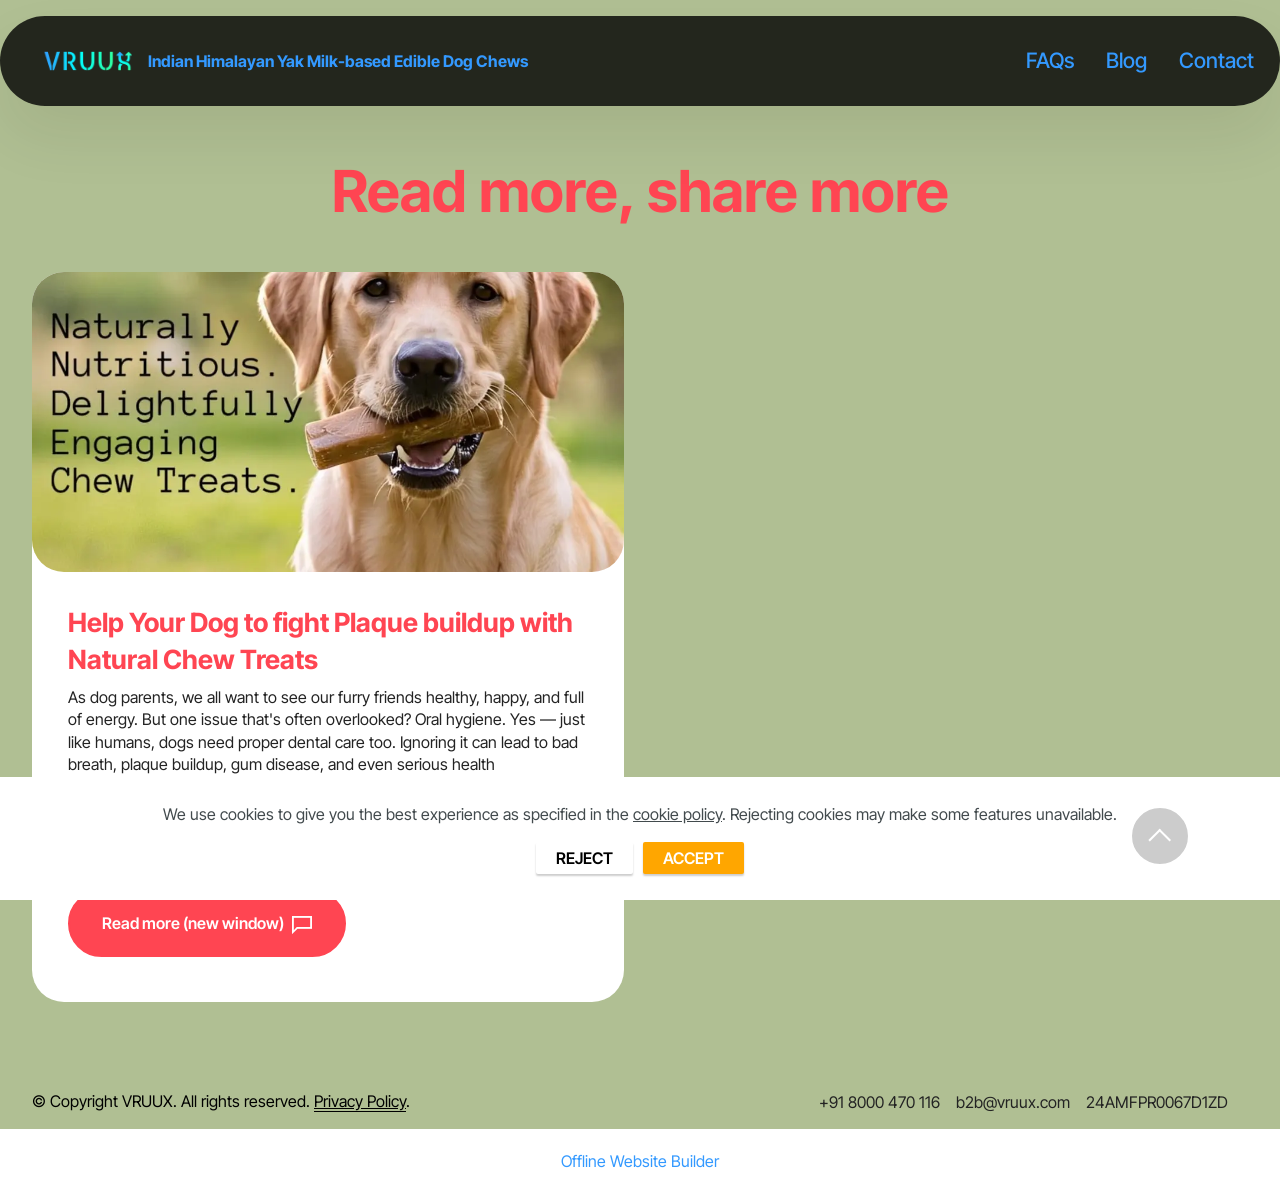
==== commit f3ae6f6e: "draft" ====
--- a/blog.html
+++ b/blog.html
@@ -13,13 +13,14 @@
   <title>Blog</title>
   <link rel="stylesheet" href="assets/web/assets/mobirise-icons2/mobirise2.css">
   <link rel="stylesheet" href="assets/bootstrap/css/bootstrap.min.css">
+  <link rel="stylesheet" href="assets/web/assets/gdpr-plugin/gdpr-styles.css">
   <link rel="stylesheet" href="assets/animatecss/animate.css">
   <link rel="stylesheet" href="assets/dropdown/css/style.css">
   <link rel="stylesheet" href="assets/socicon/css/styles.css">
   <link rel="stylesheet" href="assets/theme/css/style.css">
-  <link rel="preload" href="https://fonts.googleapis.com/css?family=Fredoka:300,400,500,600,700&display=swap" as="style" onload="this.onload=null;this.rel='stylesheet'">
-  <noscript><link rel="stylesheet" href="https://fonts.googleapis.com/css?family=Fredoka:300,400,500,600,700&display=swap"></noscript>
-  <link rel="preload" as="style" href="assets/mobirise/css/mbr-additional.css?v=xipS6a"><link rel="stylesheet" href="assets/mobirise/css/mbr-additional.css?v=xipS6a" type="text/css">
+  <link rel="preload" href="https://fonts.googleapis.com/css2?family=Inter+Tight:wght@400;700&display=swap&display=swap" as="style" onload="this.onload=null;this.rel='stylesheet'">
+  <noscript><link rel="stylesheet" href="https://fonts.googleapis.com/css2?family=Inter+Tight:wght@400;700&display=swap&display=swap"></noscript>
+  <link rel="preload" as="style" href="assets/mobirise/css/mbr-additional.css?v=W0CYbt"><link rel="stylesheet" href="assets/mobirise/css/mbr-additional.css?v=W0CYbt" type="text/css">
 
   
   
@@ -29,8 +30,8 @@
 
 <!-- Analytics -->
 <!-- Google tag (gtag.js) -->
-<script async src="https://www.googletagmanager.com/gtag/js?id=G-D92G25M5GQ"></script>
-<script>
+<script type="text/plain" async data-src="https://www.googletagmanager.com/gtag/js?id=G-D92G25M5GQ"></script>
+<script type="text/plain">
   window.dataLayer = window.dataLayer || [];
   function gtag(){dataLayer.push(arguments);}
   gtag('js', new Date());
@@ -48,11 +49,11 @@
 		<div class="container">
 			<div class="navbar-brand">
 				<span class="navbar-logo">
-					<a href="index.html">
-						<img src="assets/images/yakdoo-logo-128x39.png" alt="YakDoo - Indian Himalayan Yak Milk Edible Dog Chew" style="height: 2rem;">
+					<a href="vruux.html">
+						<img src="assets/images/vruux-2024-210x74.png" alt="VRUUX - Simple. Practical. Digital Transformation." style="height: 2rem;">
 					</a>
 				</span>
-				<span class="navbar-caption-wrap"><a class="navbar-caption text-primary display-7" href="index.html">Indian Himalayan Yak Milk-based Edible Dog Chews</a></span>
+				<span class="navbar-caption-wrap"><a class="navbar-caption text-primary display-7" href="vruux.html">Indian Himalayan Yak Milk-based Edible Dog Chews</a></span>
 			</div>
 			<button class="navbar-toggler" type="button" data-toggle="collapse" data-bs-toggle="collapse" data-target="#navbarSupportedContent" data-bs-target="#navbarSupportedContent" aria-controls="navbarNavAltMarkup" aria-expanded="false" aria-label="Toggle navigation">
 				<div class="hamburger">
@@ -132,10 +133,11 @@
             </div>
         </div>
     </div>
-</section><section class="display-7" style="padding: 0;align-items: center;justify-content: center;flex-wrap: wrap;    align-content: center;display: flex;position: relative;height: 4rem;"><a href="https://mobiri.se/4076227" style="flex: 1 1;height: 4rem;position: absolute;width: 100%;z-index: 1;"><img alt="" style="height: 4rem;" src="[data-uri]"></a><p style="margin: 0;text-align: center;" class="display-7">&#8204;</p><a style="z-index:1" href="https://mobirise.com/builder/ai-website-maker.html">Best AI Website Maker</a></section><script src="assets/bootstrap/js/bootstrap.bundle.min.js"></script>  <script src="assets/smoothscroll/smooth-scroll.js"></script>  <script src="assets/ytplayer/index.js"></script>  <script src="assets/dropdown/js/navbar-dropdown.js"></script>  <script src="assets/theme/js/script.js"></script>  
+</section><section class="display-7" style="padding: 0;align-items: center;justify-content: center;flex-wrap: wrap;    align-content: center;display: flex;position: relative;height: 4rem;"><a href="https://mobiri.se/4076227" style="flex: 1 1;height: 4rem;position: absolute;width: 100%;z-index: 1;"><img alt="" style="height: 4rem;" src="[data-uri]"></a><p style="margin: 0;text-align: center;" class="display-7">&#8204;</p><a style="z-index:1" href="https://mobirise.com/offline-website-builder.html">Offline Website Builder</a></section><script type="text/plain" data-src="assets/bootstrap/js/bootstrap.bundle.min.js"></script><script src="assets/web/assets/cookies-alert-plugin/cookies-alert-core.js"></script><script src="assets/web/assets/cookies-alert-plugin/cookies-alert-script.js"></script><script type="text/plain" data-src="assets/smoothscroll/smooth-scroll.js"></script><script type="text/plain" data-src="assets/ytplayer/index.js"></script><script type="text/plain" data-src="assets/dropdown/js/navbar-dropdown.js"></script><script type="text/plain" data-src="assets/theme/js/script.js"></script>
   
   
- <div id="scrollToTop" class="scrollToTop mbr-arrow-up"><a style="text-align: center;"><i class="mbr-arrow-up-icon mbr-arrow-up-icon-cm cm-icon cm-icon-smallarrow-up"></i></a></div>
+<input name="cookieData" type="hidden" data-cookie-cookiesAlertType='2' data-cookie-customDialogSelector='null' data-cookie-colorText='#424a4d' data-cookie-colorBg='rgb(255, 255, 255)' data-cookie-opacityOverlay='0' data-cookie-bgOpacity='100' data-cookie-textButton='ACCEPT' data-cookie-rejectText='REJECT' data-cookie-colorButton='#ffa600' data-cookie-rejectColor='#ffffff' data-cookie-colorLink='#424a4d' data-cookie-underlineLink='true' data-cookie-text="We use cookies to give you the best experience as specified in the &lt;a href=&#39;privacy.html&#39;&gt;cookie policy&lt;/a&gt;. Rejecting cookies may make some features unavailable.">
+   <div id="scrollToTop" class="scrollToTop mbr-arrow-up"><a style="text-align: center;"><i class="mbr-arrow-up-icon mbr-arrow-up-icon-cm cm-icon cm-icon-smallarrow-up"></i></a></div>
     <input name="animation" type="hidden">
   </body>
 </html>
--- a/assets/web/assets/gdpr-plugin/gdpr-styles.css
+++ b/assets/web/assets/gdpr-plugin/gdpr-styles.css
@@ -0,0 +1,27 @@
+.gdpr-block {
+    padding: 10px;
+    font-size: 14px;
+    display: block;
+    width: 100%;
+    text-align: center;
+}
+.gdpr-block.covert {
+	display: none;
+}
+.textGDPR {
+    position: relative;
+}
+.gdpr-block label span.textGDPR input[name='gdpr']{
+    width: 15px;
+    height: 15px;
+    margin: 0;
+    position: absolute;
+    top: 3px;
+    left: -20px;
+}
+.gdpr-block label {
+    color: #a7a7a7;
+    vertical-align: middle;
+    user-select: none;
+    margin-bottom: 0;
+}
--- a/assets/mobirise/css/mbr-additional.css
+++ b/assets/mobirise/css/mbr-additional.css
@@ -21,7 +21,7 @@
   font-family: Inter Tight;
 }
 .display-1 {
-  font-family: 'Fredoka', sans-serif;
+  font-family: 'Inter Tight', sans-serif;
   font-size: 4.2rem;
   line-height: 1;
 }
@@ -29,7 +29,7 @@
   font-size: 5.25rem;
 }
 .display-2 {
-  font-family: 'Fredoka', sans-serif;
+  font-family: 'Inter Tight', sans-serif;
   font-size: 5rem;
   line-height: 1;
 }
@@ -37,7 +37,7 @@
   font-size: 6.25rem;
 }
 .display-4 {
-  font-family: 'Fredoka', sans-serif;
+  font-family: 'Inter Tight', sans-serif;
   font-size: 1.4rem;
   line-height: 1.5;
 }
@@ -45,7 +45,7 @@
   font-size: 1.75rem;
 }
 .display-5 {
-  font-family: 'Fredoka', sans-serif;
+  font-family: 'Inter Tight', sans-serif;
   font-size: 1.8rem;
   line-height: 1.5;
 }
@@ -53,7 +53,7 @@
   font-size: 2.25rem;
 }
 .display-7 {
-  font-family: 'Fredoka', sans-serif;
+  font-family: 'Inter Tight', sans-serif;
   font-size: 1rem;
   line-height: 1.3;
 }
@@ -147,7 +147,7 @@
   border-radius: 4px;
 }
 .bg-primary {
-  background-color: #ffa600 !important;
+  background-color: #3399ff !important;
 }
 .bg-success {
   background-color: #000000 !important;
@@ -163,8 +163,8 @@
 }
 .btn-primary,
 .btn-primary:active {
-  background-color: #ffa600 !important;
-  border-color: #ffa600 !important;
+  background-color: #3399ff !important;
+  border-color: #3399ff !important;
   color: #ffffff !important;
   box-shadow: none;
 }
@@ -173,15 +173,15 @@
 .btn-primary.focus,
 .btn-primary.active {
   color: inherit;
-  background-color: #ffb833 !important;
-  border-color: #ffb833 !important;
+  background-color: #66b2ff !important;
+  border-color: #66b2ff !important;
   box-shadow: none;
 }
 .btn-primary.disabled,
 .btn-primary:disabled {
   color: #ffffff !important;
-  background-color: #ffb833 !important;
-  border-color: #ffb833 !important;
+  background-color: #66b2ff !important;
+  border-color: #66b2ff !important;
 }
 .btn-secondary,
 .btn-secondary:active {
@@ -340,23 +340,23 @@
 .btn-primary-outline,
 .btn-primary-outline:active {
   background-color: transparent !important;
-  border-color: #ffa600;
-  color: #ffa600;
+  border-color: #3399ff;
+  color: #3399ff;
 }
 .btn-primary-outline:hover,
 .btn-primary-outline:focus,
 .btn-primary-outline.focus,
 .btn-primary-outline.active {
-  color: #a86e00 !important;
+  color: #006edb !important;
   background-color: transparent !important;
-  border-color: #a86e00 !important;
+  border-color: #006edb !important;
   box-shadow: none !important;
 }
 .btn-primary-outline.disabled,
 .btn-primary-outline:disabled {
   color: #ffffff !important;
-  background-color: #ffa600 !important;
-  border-color: #ffa600 !important;
+  background-color: #3399ff !important;
+  border-color: #3399ff !important;
 }
 .btn-secondary-outline,
 .btn-secondary-outline:active {
@@ -506,7 +506,7 @@
   border-color: #fafafa !important;
 }
 .text-primary {
-  color: #ffa600 !important;
+  color: #3399ff !important;
 }
 .text-secondary {
   color: #4552ff !important;
@@ -532,7 +532,7 @@
 a.text-primary:hover,
 a.text-primary:focus,
 a.text-primary.active {
-  color: #996400 !important;
+  color: #0066cc !important;
 }
 a.text-secondary:hover,
 a.text-secondary:focus,
@@ -578,7 +578,7 @@
   background-position: 0 1.2em;
 }
 .nav-tabs .nav-link.active {
-  color: #ffa600;
+  color: #3399ff;
 }
 .nav-tabs .nav-link:not(.active) {
   color: #232323;
@@ -602,8 +602,8 @@
   border-radius: 100px !important;
 }
 .mbr-gallery-filter li.active .btn {
-  background-color: #ffa600;
-  border-color: #ffa600;
+  background-color: #3399ff;
+  border-color: #3399ff;
   color: #ffffff;
 }
 .mbr-gallery-filter li.active .btn:focus {
@@ -614,11 +614,11 @@
 }
 a,
 a:hover {
-  color: #ffa600;
+  color: #3399ff;
 }
 .mbr-plan-header.bg-primary .mbr-plan-subtitle,
 .mbr-plan-header.bg-primary .mbr-plan-price-desc {
-  color: #ffedcc;
+  color: #ffffff;
 }
 .mbr-plan-header.bg-success .mbr-plan-subtitle,
 .mbr-plan-header.bg-success .mbr-plan-price-desc {
@@ -641,7 +641,7 @@
   border-radius: 100px;
 }
 .form-control {
-  font-family: 'Fredoka', sans-serif;
+  font-family: 'Inter Tight', sans-serif;
   font-size: 1rem;
   line-height: 1.3;
   font-weight: 400;
@@ -653,10 +653,10 @@
 .form-control:hover,
 .form-control:focus {
   box-shadow: rgba(0, 0, 0, 0.07) 0px 1px 1px 0px, rgba(0, 0, 0, 0.07) 0px 1px 3px 0px, rgba(0, 0, 0, 0.03) 0px 0px 0px 1px;
-  border-color: #ffa600 !important;
+  border-color: #3399ff !important;
 }
 .form-control:-webkit-input-placeholder {
-  font-family: 'Fredoka', sans-serif;
+  font-family: 'Inter Tight', sans-serif;
   font-size: 1rem;
   line-height: 1.3;
   font-weight: 400;
@@ -665,7 +665,7 @@
   font-size: 1.25rem;
 }
 blockquote {
-  border-color: #ffa600;
+  border-color: #3399ff;
 }
 /* Forms */
 .mbr-form .input-group-btn .btn {
@@ -683,14 +683,14 @@
 }
 .jq-selectbox li:hover,
 .jq-selectbox li.selected {
-  background-color: #ffa600;
+  background-color: #3399ff;
   color: #ffffff;
 }
 .jq-number__spin {
   transition: 0.25s ease;
 }
 .jq-number__spin:hover {
-  border-color: #ffa600;
+  border-color: #3399ff;
 }
 .jq-selectbox .jq-selectbox__trigger-arrow,
 .jq-number__spin.minus:after,
@@ -702,14 +702,14 @@
 .jq-selectbox:hover .jq-selectbox__trigger-arrow,
 .jq-number__spin.minus:hover:after,
 .jq-number__spin.plus:hover:after {
-  border-top-color: #ffa600;
-  border-bottom-color: #ffa600;
+  border-top-color: #3399ff;
+  border-bottom-color: #3399ff;
 }
 .xdsoft_datetimepicker .xdsoft_calendar td.xdsoft_default,
 .xdsoft_datetimepicker .xdsoft_calendar td.xdsoft_current,
 .xdsoft_datetimepicker .xdsoft_timepicker .xdsoft_time_box > div > div.xdsoft_current {
   color: #000000 !important;
-  background-color: #ffa600 !important;
+  background-color: #3399ff !important;
   box-shadow: none !important;
 }
 .xdsoft_datetimepicker .xdsoft_calendar td:hover,
@@ -740,7 +740,7 @@
   top: 50%;
   left: 50%;
   transform: translateX(-50%) translateY(-50%);
-  background-image: url("data:image/svg+xml;charset=UTF-8,%3csvg width='32' height='32' viewBox='0 0 64 64' xmlns='http://www.w3.org/2000/svg' stroke='%23ffa600' %3e%3cg fill='none' fill-rule='evenodd'%3e%3cg transform='translate(16 16)' stroke-width='2'%3e%3ccircle stroke-opacity='.5' cx='16' cy='16' r='16'/%3e%3cpath d='M32 16c0-9.94-8.06-16-16-16'%3e%3canimateTransform attributeName='transform' type='rotate' from='0 16 16' to='360 16 16' dur='1s' repeatCount='indefinite'/%3e%3c/path%3e%3c/g%3e%3c/g%3e%3c/svg%3e");
+  background-image: url("data:image/svg+xml;charset=UTF-8,%3csvg width='32' height='32' viewBox='0 0 64 64' xmlns='http://www.w3.org/2000/svg' stroke='%233399ff' %3e%3cg fill='none' fill-rule='evenodd'%3e%3cg transform='translate(16 16)' stroke-width='2'%3e%3ccircle stroke-opacity='.5' cx='16' cy='16' r='16'/%3e%3cpath d='M32 16c0-9.94-8.06-16-16-16'%3e%3canimateTransform attributeName='transform' type='rotate' from='0 16 16' to='360 16 16' dur='1s' repeatCount='indefinite'/%3e%3c/path%3e%3c/g%3e%3c/g%3e%3c/svg%3e");
 }
 section.lazy-placeholder:after {
   opacity: 0.5;
@@ -2866,6 +2866,678 @@
     text-align: center;
   }
 }
+.cid-tJGsCG1vVL {
+  z-index: 1000;
+  width: 100%;
+  position: relative;
+}
+.cid-tJGsCG1vVL .dropdown-item:before {
+  font-family: Moririse2 !important;
+  content: "\e966";
+  display: inline-block;
+  width: 0;
+  position: absolute;
+  left: 1rem;
+  top: 0.5rem;
+  margin-right: 0.5rem;
+  line-height: 1;
+  font-size: inherit;
+  vertical-align: middle;
+  text-align: center;
+  overflow: hidden;
+  transform: scale(0, 1);
+  transition: all 0.25s ease-in-out;
+}
+@media (max-width: 767px) {
+  .cid-tJGsCG1vVL .navbar-toggler {
+    transform: scale(0.8);
+  }
+}
+.cid-tJGsCG1vVL .navbar-brand {
+  flex-shrink: 0;
+  align-items: center;
+  margin-right: 0;
+  padding: 10px 0;
+  transition: all 0.3s;
+  word-break: break-word;
+  z-index: 1;
+}
+.cid-tJGsCG1vVL .navbar-brand img {
+  max-width: 100%;
+  max-height: 100%;
+  border-radius: 0px !important;
+}
+.cid-tJGsCG1vVL .navbar-brand .navbar-caption {
+  line-height: inherit !important;
+}
+.cid-tJGsCG1vVL .navbar-brand .navbar-logo a {
+  outline: none;
+}
+.cid-tJGsCG1vVL .navbar-nav {
+  margin: auto;
+  margin-left: 0;
+  margin-left: auto;
+  margin-right: 0;
+}
+.cid-tJGsCG1vVL .navbar-nav .nav-item {
+  padding: 0 !important;
+  transition: .3s all !important;
+}
+.cid-tJGsCG1vVL .navbar-nav .nav-item .nav-link {
+  padding: 16px !important;
+  margin: 0 !important;
+  border-radius: 1rem !important;
+  transition: .3s all !important;
+}
+.cid-tJGsCG1vVL .navbar-nav .nav-item .nav-link:hover {
+  background-color: rgba(27, 31, 10, 0.06);
+}
+.cid-tJGsCG1vVL .navbar-nav .open .nav-link::after {
+  transform: rotate(180deg);
+}
+@media (min-width: 992px) {
+  .cid-tJGsCG1vVL .navbar-nav .open .nav-link::before {
+    content: "";
+    width: 100%;
+    height: 20px;
+    top: 100%;
+    background: transparent;
+    position: absolute;
+  }
+}
+.cid-tJGsCG1vVL .navbar-nav .dropdown-item {
+  padding: 12px !important;
+  border-radius: 0.5rem !important;
+  margin: 0 8px !important;
+  transition: .3s all !important;
+}
+.cid-tJGsCG1vVL .navbar-nav .dropdown-item:hover {
+  background-color: rgba(27, 31, 10, 0.06);
+}
+@media (min-width: 992px) {
+  .cid-tJGsCG1vVL .navbar-nav {
+    padding-left: 1.5rem;
+  }
+}
+.cid-tJGsCG1vVL .nav-link {
+  width: fit-content;
+  position: relative;
+}
+.cid-tJGsCG1vVL .navbar-logo {
+  padding-left: 2rem;
+  margin: 0 !important;
+}
+@media (max-width: 767px) {
+  .cid-tJGsCG1vVL .navbar-logo {
+    padding-left: 1rem;
+  }
+}
+.cid-tJGsCG1vVL .navbar-caption {
+  padding-left: 1rem;
+  padding-right: .5rem;
+}
+@media (max-width: 767px) {
+  .cid-tJGsCG1vVL .nav-dropdown {
+    padding-bottom: 0.5rem;
+  }
+}
+.cid-tJGsCG1vVL .nav-dropdown .link.dropdown-toggle::after {
+  margin-left: 0.5rem;
+  margin-top: 0.2rem;
+  transition: .3s all;
+}
+.cid-tJGsCG1vVL .container {
+  display: flex;
+  height: 90px;
+  padding: 0.5rem 0.6rem;
+  flex-wrap: nowrap;
+  background: rgba(0, 0, 0, 0.8) !important;
+  left: 0;
+  right: 0;
+  -webkit-box-pack: justify;
+  -ms-flex-pack: justify;
+  justify-content: flex-end;
+  -webkit-box-align: center;
+  -webkit-align-items: center;
+  -ms-flex-align: center;
+  align-items: center;
+  border-radius: 100vw;
+  margin-top: 1rem;
+  background-color: #000000;
+  box-shadow: 0 30px 60px 0 rgba(27, 31, 10, 0.08);
+}
+@media (max-width: 992px) {
+  .cid-tJGsCG1vVL .container {
+    padding-right: 2rem;
+  }
+}
+@media (max-width: 767px) {
+  .cid-tJGsCG1vVL .container {
+    width: 95%;
+    height: 56px !important;
+    padding-right: 1rem;
+    margin-top: 0rem;
+  }
+}
+.cid-tJGsCG1vVL .iconfont-wrapper {
+  color: #b0bf93 !important;
+  font-size: 1.5rem;
+  padding-right: 0.5rem;
+}
+.cid-tJGsCG1vVL .dropdown-menu {
+  flex-wrap: wrap;
+  flex-direction: column;
+  max-width: 100%;
+  padding: 12px 4px !important;
+  border-radius: 1.5rem;
+  transition: .3s all !important;
+  min-width: auto;
+  background: #000000;
+  background: rgba(0, 0, 0, 0.8) !important;
+}
+.cid-tJGsCG1vVL .nav-item:focus,
+.cid-tJGsCG1vVL .nav-link:focus {
+  outline: none;
+}
+.cid-tJGsCG1vVL .dropdown .dropdown-menu .dropdown-item {
+  width: auto;
+  transition: all 0.25s ease-in-out;
+}
+.cid-tJGsCG1vVL .dropdown .dropdown-menu .dropdown-item::after {
+  right: 0.5rem;
+}
+.cid-tJGsCG1vVL .dropdown .dropdown-menu .dropdown-item .mbr-iconfont {
+  margin-right: 0.5rem;
+  vertical-align: sub;
+}
+.cid-tJGsCG1vVL .dropdown .dropdown-menu .dropdown-item .mbr-iconfont:before {
+  display: inline-block;
+  transform: scale(1, 1);
+  transition: all 0.25s ease-in-out;
+}
+.cid-tJGsCG1vVL .collapsed .dropdown-menu .dropdown-item:before {
+  display: none;
+}
+.cid-tJGsCG1vVL .collapsed .dropdown .dropdown-menu .dropdown-item {
+  padding: 0.235em 1.5em 0.235em 1.5em !important;
+  transition: none;
+  margin: 0 !important;
+}
+.cid-tJGsCG1vVL .navbar {
+  min-height: 90px;
+  transition: all 0.3s;
+  border-bottom: 1px solid transparent;
+  background: transparent !important;
+  padding: 0 !important;
+  border: none !important;
+  box-shadow: none !important;
+  border-radius: 0 !important;
+}
+.cid-tJGsCG1vVL .navbar.opened {
+  transition: all 0.3s;
+}
+.cid-tJGsCG1vVL .navbar .dropdown-item {
+  padding: 0.5rem 1.8rem;
+}
+.cid-tJGsCG1vVL .navbar .navbar-logo img {
+  width: auto;
+}
+.cid-tJGsCG1vVL .navbar .navbar-collapse {
+  z-index: 1;
+  justify-content: flex-end;
+}
+.cid-tJGsCG1vVL .navbar.collapsed {
+  justify-content: center;
+}
+.cid-tJGsCG1vVL .navbar.collapsed .nav-item .nav-link::before {
+  display: none;
+}
+.cid-tJGsCG1vVL .navbar.collapsed.opened .dropdown-menu {
+  top: 0;
+}
+@media (min-width: 992px) {
+  .cid-tJGsCG1vVL .navbar.collapsed.opened:not(.navbar-short) .navbar-collapse {
+    max-height: calc(98.5vh - 2rem);
+  }
+}
+.cid-tJGsCG1vVL .navbar.collapsed .dropdown-menu .dropdown-submenu {
+  left: 0 !important;
+}
+.cid-tJGsCG1vVL .navbar.collapsed .dropdown-menu .dropdown-item:after {
+  right: auto;
+}
+.cid-tJGsCG1vVL .navbar.collapsed .dropdown-menu .dropdown-toggle[data-toggle="dropdown-submenu"]:after {
+  margin-left: 0.5rem;
+  margin-top: 0.2rem;
+  border-top: 0.35em solid;
+  border-right: 0.35em solid transparent;
+  border-left: 0.35em solid transparent;
+  border-bottom: 0;
+  top: 41%;
+}
+.cid-tJGsCG1vVL .navbar.collapsed ul.navbar-nav li {
+  margin: auto;
+}
+.cid-tJGsCG1vVL .navbar.collapsed .dropdown-menu .dropdown-item {
+  padding: 0.25rem 1.5rem;
+  text-align: center;
+}
+.cid-tJGsCG1vVL .navbar.collapsed .icons-menu {
+  padding-left: 0;
+  padding-right: 0;
+  padding-top: 0.5rem;
+  padding-bottom: 0.5rem;
+}
+@media (max-width: 767px) {
+  .cid-tJGsCG1vVL .navbar {
+    min-height: 72px;
+  }
+  .cid-tJGsCG1vVL .navbar .navbar-logo img {
+    height: 2rem !important;
+  }
+}
+@media (max-width: 991px) {
+  .cid-tJGsCG1vVL .navbar .nav-item .nav-link::before {
+    display: none;
+  }
+  .cid-tJGsCG1vVL .navbar.opened .dropdown-menu {
+    top: 0;
+  }
+  .cid-tJGsCG1vVL .navbar .dropdown-menu .dropdown-submenu {
+    left: 0 !important;
+  }
+  .cid-tJGsCG1vVL .navbar .dropdown-menu .dropdown-item:after {
+    right: auto;
+  }
+  .cid-tJGsCG1vVL .navbar .dropdown-menu .dropdown-toggle[data-toggle="dropdown-submenu"]:after {
+    margin-left: 0.5rem;
+    margin-top: 0.2rem;
+    border-top: 0.35em solid;
+    border-right: 0.35em solid transparent;
+    border-left: 0.35em solid transparent;
+    border-bottom: 0;
+    top: 40%;
+  }
+  .cid-tJGsCG1vVL .navbar .dropdown-menu .dropdown-item {
+    padding: 0.25rem 1.5rem !important;
+    text-align: center;
+  }
+  .cid-tJGsCG1vVL .navbar .navbar-brand {
+    flex-shrink: initial;
+    flex-basis: auto;
+    word-break: break-word;
+    padding-right: 10px;
+  }
+  .cid-tJGsCG1vVL .navbar .navbar-toggler {
+    flex-basis: auto;
+  }
+  .cid-tJGsCG1vVL .navbar .icons-menu {
+    padding-left: 0;
+    padding-top: 0.5rem;
+    padding-bottom: 0.5rem;
+  }
+}
+.cid-tJGsCG1vVL .navbar.navbar-short .navbar-logo img {
+  height: 2rem;
+}
+.cid-tJGsCG1vVL .dropdown-item.active,
+.cid-tJGsCG1vVL .dropdown-item:active {
+  background-color: transparent;
+}
+.cid-tJGsCG1vVL .navbar-expand-lg .navbar-nav .nav-link {
+  padding: 0;
+}
+.cid-tJGsCG1vVL .nav-dropdown .link.dropdown-toggle {
+  margin-right: 1.667em;
+}
+.cid-tJGsCG1vVL .nav-dropdown .link.dropdown-toggle[aria-expanded="true"] {
+  margin-right: 0;
+  padding: 0.667em 1.667em;
+}
+.cid-tJGsCG1vVL .navbar.navbar-expand-lg .dropdown .dropdown-menu {
+  background: #000000;
+}
+.cid-tJGsCG1vVL .navbar.navbar-expand-lg .dropdown .dropdown-menu .dropdown-submenu {
+  margin: 0;
+  left: 105%;
+  transform: none;
+  top: -12px;
+}
+.cid-tJGsCG1vVL .navbar .dropdown.open > .dropdown-menu {
+  display: flex;
+}
+.cid-tJGsCG1vVL ul.navbar-nav {
+  flex-wrap: wrap;
+}
+.cid-tJGsCG1vVL .navbar-buttons {
+  text-align: center;
+  min-width: 140px;
+}
+@media (max-width: 992px) {
+  .cid-tJGsCG1vVL .navbar-buttons {
+    text-align: left;
+  }
+}
+.cid-tJGsCG1vVL button.navbar-toggler {
+  outline: none;
+  width: 31px;
+  height: 20px;
+  cursor: pointer;
+  transition: all 0.2s;
+  position: relative;
+  align-self: center;
+}
+.cid-tJGsCG1vVL button.navbar-toggler .hamburger span {
+  position: absolute;
+  right: 0;
+  width: 30px;
+  height: 2px;
+  border-right: 5px;
+  background-color: #ff9900;
+}
+.cid-tJGsCG1vVL button.navbar-toggler .hamburger span:nth-child(1) {
+  top: 0;
+  transition: all 0.2s;
+}
+.cid-tJGsCG1vVL button.navbar-toggler .hamburger span:nth-child(2) {
+  top: 8px;
+  transition: all 0.15s;
+}
+.cid-tJGsCG1vVL button.navbar-toggler .hamburger span:nth-child(3) {
+  top: 8px;
+  transition: all 0.15s;
+}
+.cid-tJGsCG1vVL button.navbar-toggler .hamburger span:nth-child(4) {
+  top: 16px;
+  transition: all 0.2s;
+}
+.cid-tJGsCG1vVL nav.opened .hamburger span:nth-child(1) {
+  top: 8px;
+  width: 0;
+  opacity: 0;
+  right: 50%;
+  transition: all 0.2s;
+}
+.cid-tJGsCG1vVL nav.opened .hamburger span:nth-child(2) {
+  transform: rotate(45deg);
+  transition: all 0.25s;
+}
+.cid-tJGsCG1vVL nav.opened .hamburger span:nth-child(3) {
+  transform: rotate(-45deg);
+  transition: all 0.25s;
+}
+.cid-tJGsCG1vVL nav.opened .hamburger span:nth-child(4) {
+  top: 8px;
+  width: 0;
+  opacity: 0;
+  right: 50%;
+  transition: all 0.2s;
+}
+.cid-tJGsCG1vVL .navbar-dropdown {
+  padding: 0 1rem;
+}
+.cid-tJGsCG1vVL a.nav-link {
+  display: flex;
+  align-items: center;
+  justify-content: center;
+}
+.cid-tJGsCG1vVL .icons-menu {
+  flex-wrap: nowrap;
+  display: flex;
+  justify-content: center;
+  padding-left: 1rem;
+  padding-right: 1rem;
+  padding-top: 0.3rem;
+  text-align: center;
+}
+@media (max-width: 992px) {
+  .cid-tJGsCG1vVL .icons-menu {
+    justify-content: flex-start;
+    margin-bottom: .5rem;
+  }
+}
+@media screen and (-ms-high-contrast: active), (-ms-high-contrast: none) {
+  .cid-tJGsCG1vVL .navbar {
+    height: 70px;
+  }
+  .cid-tJGsCG1vVL .navbar.opened {
+    height: auto;
+  }
+  .cid-tJGsCG1vVL .nav-item .nav-link:hover::before {
+    width: 175%;
+    max-width: calc(100% + 2rem);
+    left: -1rem;
+  }
+}
+.cid-tJGsCG1vVL .navbar .dropdown > .dropdown-menu {
+  display: none;
+  width: max-content;
+  max-width: 500px !important;
+  transform: translateX(-50%);
+  top: calc(100% + 20px);
+  left: 50%;
+}
+.cid-tJGsCG1vVL .navbar .dropdown > .dropdown-menu .dropdown-item {
+  line-height: 1 !important;
+}
+.cid-tJGsCG1vVL .navbar .dropdown > .dropdown-menu .dropdown .dropdown-item {
+  align-items: center;
+  display: flex;
+  height: max-content !important;
+  min-height: max-content !important;
+}
+.cid-tJGsCG1vVL .navbar .dropdown > .dropdown-menu .dropdown .dropdown-item::after {
+  display: inline-block;
+  position: static;
+  margin-left: 0.5rem;
+  margin-top: 0;
+  margin-right: 0;
+  margin-bottom: 0;
+  transition: .3s all;
+  transform: rotate(-90deg);
+}
+.cid-tJGsCG1vVL .navbar .dropdown > .dropdown-menu .dropdown.open .dropdown-item::after {
+  transform: rotate(0deg);
+}
+.cid-tJGsCG1vVL .mbr-section-btn {
+  margin: -0.6rem -0.6rem;
+}
+.cid-tJGsCG1vVL .navbar-toggler {
+  margin-left: 12px;
+  margin-right: 8px;
+  order: 1000;
+}
+@media (max-width: 991px) {
+  .cid-tJGsCG1vVL .navbar-brand {
+    margin-right: auto;
+  }
+  .cid-tJGsCG1vVL .navbar-collapse {
+    z-index: -1 !important;
+    position: absolute;
+    top: 110%;
+    left: 0;
+    width: 100%;
+    padding: 1rem;
+    border-radius: 1.5rem;
+    background: #000000;
+    opacity: 1;
+    border-color: rgba(0, 0, 0, 0.8) !important;
+    background: rgba(0, 0, 0, 0.8) !important;
+    backdrop-filter: blur(8px);
+  }
+  .cid-tJGsCG1vVL .navbar-nav .nav-item .nav-link::after {
+    margin-left: 10px;
+  }
+  .cid-tJGsCG1vVL .navbar-nav .dropdown-item:hover {
+    background-color: rgba(27, 31, 10, 0.06);
+  }
+  .cid-tJGsCG1vVL .navbar .dropdown > .dropdown-menu {
+    max-width: 100% !important;
+    transform: translateX(0);
+    top: 10px;
+    left: 0;
+    padding: 8px !important;
+    border-radius: 1rem;
+    background-color: rgba(27, 31, 10, 0.04) !important;
+  }
+  .cid-tJGsCG1vVL .navbar .dropdown > .dropdown-menu .dropdown-item {
+    padding: 8px !important;
+    line-height: 1 !important;
+    margin-bottom: 4px !important;
+  }
+  .cid-tJGsCG1vVL .navbar .dropdown > .dropdown-menu .dropdown .dropdown-item {
+    align-items: center;
+    display: flex;
+    height: max-content !important;
+    min-height: max-content !important;
+  }
+  .cid-tJGsCG1vVL .navbar .dropdown > .dropdown-menu .dropdown .dropdown-item::after {
+    display: inline-block;
+    position: static;
+    margin-left: 0.5rem;
+    margin-top: 0;
+    margin-right: 0;
+    margin-bottom: 0;
+    transition: .3s all;
+    transform: rotate(0deg);
+  }
+  .cid-tJGsCG1vVL .navbar .dropdown > .dropdown-menu .dropdown.open .dropdown-item::after {
+    transform: rotate(180deg);
+  }
+  .cid-tJGsCG1vVL .navbar .dropdown > .dropdown-menu .dropdown-submenu {
+    position: static;
+    width: 100%;
+    max-width: 100% !important;
+    transform: translateX(0) !important;
+    top: 0;
+    left: 0;
+    padding: 8px !important;
+    border-radius: 1rem;
+    background-color: rgba(27, 31, 10, 0.04) !important;
+  }
+  .cid-tJGsCG1vVL .navbar .dropdown.open > .dropdown-menu {
+    display: flex !important;
+    flex-direction: column;
+    align-items: flex-start;
+  }
+}
+@media (max-width: 575px) {
+  .cid-tJGsCG1vVL .navbar-collapse {
+    padding: 1rem;
+  }
+}
+.cid-uQ0JU5Lhic {
+  padding-top: 5rem;
+  padding-bottom: 5rem;
+  background-color: #edefeb;
+}
+.cid-uQ0JU5Lhic .mbr-fallback-image.disabled {
+  display: none;
+}
+.cid-uQ0JU5Lhic .mbr-fallback-image {
+  display: block;
+  background-size: cover;
+  background-position: center center;
+  width: 100%;
+  height: 100%;
+  position: absolute;
+  top: 0;
+}
+.cid-uQ0JU5Lhic .card-wrapper {
+  background: #ffffff;
+}
+@media (max-width: 767px) {
+  .cid-uQ0JU5Lhic .card-wrapper {
+    padding: 2rem 1.5rem;
+  }
+}
+@media (min-width: 768px) and (max-width: 991px) {
+  .cid-uQ0JU5Lhic .card-wrapper {
+    padding: 2.25rem;
+  }
+}
+@media (min-width: 992px) {
+  .cid-uQ0JU5Lhic .card-wrapper {
+    padding: 4rem;
+  }
+}
+.cid-uQ0JU5Lhic .mbr-text,
+.cid-uQ0JU5Lhic .mbr-section-btn {
+  color: #000000;
+  text-align: left;
+}
+.cid-uQ0JU5Lhic .card-title,
+.cid-uQ0JU5Lhic .card-box {
+  text-align: left;
+  color: #000000;
+}
+.cid-uQ0c74AdxX {
+  padding-top: 1rem;
+  padding-bottom: 0rem;
+  background-color: #b0bf93;
+}
+.cid-uQ0c74AdxX .mbr-fallback-image.disabled {
+  display: none;
+}
+.cid-uQ0c74AdxX .mbr-fallback-image {
+  display: block;
+  background-size: cover;
+  background-position: center center;
+  width: 100%;
+  height: 100%;
+  position: absolute;
+  top: 0;
+}
+.cid-uQ0c74AdxX .copyright {
+  color: #000000;
+  text-align: left;
+}
+.cid-uQ0c74AdxX .center {
+  display: flex;
+  flex-direction: column;
+  justify-content: center;
+}
+@media (max-width: 991px) {
+  .cid-uQ0c74AdxX .row {
+    flex-direction: column-reverse !important;
+  }
+  .cid-uQ0c74AdxX .row .copyright {
+    margin: 1rem 0 0 0;
+  }
+}
+.cid-uQ0c74AdxX .row-links {
+  width: 100%;
+  justify-content: center;
+}
+.cid-uQ0c74AdxX .row-links .row-links-soc {
+  list-style: none;
+  display: flex;
+  justify-content: right;
+  flex-wrap: wrap;
+  padding: 0;
+  margin-bottom: 0;
+}
+@media (max-width: 991px) {
+  .cid-uQ0c74AdxX .row-links .row-links-soc {
+    justify-content: center;
+  }
+}
+.cid-uQ0c74AdxX .row-links .row-links-soc li {
+  padding: 0 1rem 0rem 1rem;
+}
+@media (max-width: 767px) {
+  .cid-uQ0c74AdxX .row-links .row-links-soc li {
+    padding: 0 1rem 1rem 1rem;
+  }
+}
+.cid-uQ0c74AdxX .row-links .row-links-soc li p {
+  margin: 0;
+}
+@media (max-width: 991px) {
+  .cid-uQ0c74AdxX .copyright {
+    text-align: center;
+  }
+}
 .cid-uQ05pBBiRx {
   z-index: 1000;
   width: 100%;
@@ -3646,675 +4318,3 @@
     text-align: center;
   }
 }
-.cid-tJGsCG1vVL {
-  z-index: 1000;
-  width: 100%;
-  position: relative;
-}
-.cid-tJGsCG1vVL .dropdown-item:before {
-  font-family: Moririse2 !important;
-  content: "\e966";
-  display: inline-block;
-  width: 0;
-  position: absolute;
-  left: 1rem;
-  top: 0.5rem;
-  margin-right: 0.5rem;
-  line-height: 1;
-  font-size: inherit;
-  vertical-align: middle;
-  text-align: center;
-  overflow: hidden;
-  transform: scale(0, 1);
-  transition: all 0.25s ease-in-out;
-}
-@media (max-width: 767px) {
-  .cid-tJGsCG1vVL .navbar-toggler {
-    transform: scale(0.8);
-  }
-}
-.cid-tJGsCG1vVL .navbar-brand {
-  flex-shrink: 0;
-  align-items: center;
-  margin-right: 0;
-  padding: 10px 0;
-  transition: all 0.3s;
-  word-break: break-word;
-  z-index: 1;
-}
-.cid-tJGsCG1vVL .navbar-brand img {
-  max-width: 100%;
-  max-height: 100%;
-  border-radius: 0px !important;
-}
-.cid-tJGsCG1vVL .navbar-brand .navbar-caption {
-  line-height: inherit !important;
-}
-.cid-tJGsCG1vVL .navbar-brand .navbar-logo a {
-  outline: none;
-}
-.cid-tJGsCG1vVL .navbar-nav {
-  margin: auto;
-  margin-left: 0;
-  margin-left: auto;
-  margin-right: 0;
-}
-.cid-tJGsCG1vVL .navbar-nav .nav-item {
-  padding: 0 !important;
-  transition: .3s all !important;
-}
-.cid-tJGsCG1vVL .navbar-nav .nav-item .nav-link {
-  padding: 16px !important;
-  margin: 0 !important;
-  border-radius: 1rem !important;
-  transition: .3s all !important;
-}
-.cid-tJGsCG1vVL .navbar-nav .nav-item .nav-link:hover {
-  background-color: rgba(27, 31, 10, 0.06);
-}
-.cid-tJGsCG1vVL .navbar-nav .open .nav-link::after {
-  transform: rotate(180deg);
-}
-@media (min-width: 992px) {
-  .cid-tJGsCG1vVL .navbar-nav .open .nav-link::before {
-    content: "";
-    width: 100%;
-    height: 20px;
-    top: 100%;
-    background: transparent;
-    position: absolute;
-  }
-}
-.cid-tJGsCG1vVL .navbar-nav .dropdown-item {
-  padding: 12px !important;
-  border-radius: 0.5rem !important;
-  margin: 0 8px !important;
-  transition: .3s all !important;
-}
-.cid-tJGsCG1vVL .navbar-nav .dropdown-item:hover {
-  background-color: rgba(27, 31, 10, 0.06);
-}
-@media (min-width: 992px) {
-  .cid-tJGsCG1vVL .navbar-nav {
-    padding-left: 1.5rem;
-  }
-}
-.cid-tJGsCG1vVL .nav-link {
-  width: fit-content;
-  position: relative;
-}
-.cid-tJGsCG1vVL .navbar-logo {
-  padding-left: 2rem;
-  margin: 0 !important;
-}
-@media (max-width: 767px) {
-  .cid-tJGsCG1vVL .navbar-logo {
-    padding-left: 1rem;
-  }
-}
-.cid-tJGsCG1vVL .navbar-caption {
-  padding-left: 1rem;
-  padding-right: .5rem;
-}
-@media (max-width: 767px) {
-  .cid-tJGsCG1vVL .nav-dropdown {
-    padding-bottom: 0.5rem;
-  }
-}
-.cid-tJGsCG1vVL .nav-dropdown .link.dropdown-toggle::after {
-  margin-left: 0.5rem;
-  margin-top: 0.2rem;
-  transition: .3s all;
-}
-.cid-tJGsCG1vVL .container {
-  display: flex;
-  height: 90px;
-  padding: 0.5rem 0.6rem;
-  flex-wrap: nowrap;
-  background: rgba(0, 0, 0, 0.8) !important;
-  left: 0;
-  right: 0;
-  -webkit-box-pack: justify;
-  -ms-flex-pack: justify;
-  justify-content: flex-end;
-  -webkit-box-align: center;
-  -webkit-align-items: center;
-  -ms-flex-align: center;
-  align-items: center;
-  border-radius: 100vw;
-  margin-top: 1rem;
-  background-color: #000000;
-  box-shadow: 0 30px 60px 0 rgba(27, 31, 10, 0.08);
-}
-@media (max-width: 992px) {
-  .cid-tJGsCG1vVL .container {
-    padding-right: 2rem;
-  }
-}
-@media (max-width: 767px) {
-  .cid-tJGsCG1vVL .container {
-    width: 95%;
-    height: 56px !important;
-    padding-right: 1rem;
-    margin-top: 0rem;
-  }
-}
-.cid-tJGsCG1vVL .iconfont-wrapper {
-  color: #b0bf93 !important;
-  font-size: 1.5rem;
-  padding-right: 0.5rem;
-}
-.cid-tJGsCG1vVL .dropdown-menu {
-  flex-wrap: wrap;
-  flex-direction: column;
-  max-width: 100%;
-  padding: 12px 4px !important;
-  border-radius: 1.5rem;
-  transition: .3s all !important;
-  min-width: auto;
-  background: #000000;
-  background: rgba(0, 0, 0, 0.8) !important;
-}
-.cid-tJGsCG1vVL .nav-item:focus,
-.cid-tJGsCG1vVL .nav-link:focus {
-  outline: none;
-}
-.cid-tJGsCG1vVL .dropdown .dropdown-menu .dropdown-item {
-  width: auto;
-  transition: all 0.25s ease-in-out;
-}
-.cid-tJGsCG1vVL .dropdown .dropdown-menu .dropdown-item::after {
-  right: 0.5rem;
-}
-.cid-tJGsCG1vVL .dropdown .dropdown-menu .dropdown-item .mbr-iconfont {
-  margin-right: 0.5rem;
-  vertical-align: sub;
-}
-.cid-tJGsCG1vVL .dropdown .dropdown-menu .dropdown-item .mbr-iconfont:before {
-  display: inline-block;
-  transform: scale(1, 1);
-  transition: all 0.25s ease-in-out;
-}
-.cid-tJGsCG1vVL .collapsed .dropdown-menu .dropdown-item:before {
-  display: none;
-}
-.cid-tJGsCG1vVL .collapsed .dropdown .dropdown-menu .dropdown-item {
-  padding: 0.235em 1.5em 0.235em 1.5em !important;
-  transition: none;
-  margin: 0 !important;
-}
-.cid-tJGsCG1vVL .navbar {
-  min-height: 90px;
-  transition: all 0.3s;
-  border-bottom: 1px solid transparent;
-  background: transparent !important;
-  padding: 0 !important;
-  border: none !important;
-  box-shadow: none !important;
-  border-radius: 0 !important;
-}
-.cid-tJGsCG1vVL .navbar.opened {
-  transition: all 0.3s;
-}
-.cid-tJGsCG1vVL .navbar .dropdown-item {
-  padding: 0.5rem 1.8rem;
-}
-.cid-tJGsCG1vVL .navbar .navbar-logo img {
-  width: auto;
-}
-.cid-tJGsCG1vVL .navbar .navbar-collapse {
-  z-index: 1;
-  justify-content: flex-end;
-}
-.cid-tJGsCG1vVL .navbar.collapsed {
-  justify-content: center;
-}
-.cid-tJGsCG1vVL .navbar.collapsed .nav-item .nav-link::before {
-  display: none;
-}
-.cid-tJGsCG1vVL .navbar.collapsed.opened .dropdown-menu {
-  top: 0;
-}
-@media (min-width: 992px) {
-  .cid-tJGsCG1vVL .navbar.collapsed.opened:not(.navbar-short) .navbar-collapse {
-    max-height: calc(98.5vh - 2rem);
-  }
-}
-.cid-tJGsCG1vVL .navbar.collapsed .dropdown-menu .dropdown-submenu {
-  left: 0 !important;
-}
-.cid-tJGsCG1vVL .navbar.collapsed .dropdown-menu .dropdown-item:after {
-  right: auto;
-}
-.cid-tJGsCG1vVL .navbar.collapsed .dropdown-menu .dropdown-toggle[data-toggle="dropdown-submenu"]:after {
-  margin-left: 0.5rem;
-  margin-top: 0.2rem;
-  border-top: 0.35em solid;
-  border-right: 0.35em solid transparent;
-  border-left: 0.35em solid transparent;
-  border-bottom: 0;
-  top: 41%;
-}
-.cid-tJGsCG1vVL .navbar.collapsed ul.navbar-nav li {
-  margin: auto;
-}
-.cid-tJGsCG1vVL .navbar.collapsed .dropdown-menu .dropdown-item {
-  padding: 0.25rem 1.5rem;
-  text-align: center;
-}
-.cid-tJGsCG1vVL .navbar.collapsed .icons-menu {
-  padding-left: 0;
-  padding-right: 0;
-  padding-top: 0.5rem;
-  padding-bottom: 0.5rem;
-}
-@media (max-width: 767px) {
-  .cid-tJGsCG1vVL .navbar {
-    min-height: 72px;
-  }
-  .cid-tJGsCG1vVL .navbar .navbar-logo img {
-    height: 2rem !important;
-  }
-}
-@media (max-width: 991px) {
-  .cid-tJGsCG1vVL .navbar .nav-item .nav-link::before {
-    display: none;
-  }
-  .cid-tJGsCG1vVL .navbar.opened .dropdown-menu {
-    top: 0;
-  }
-  .cid-tJGsCG1vVL .navbar .dropdown-menu .dropdown-submenu {
-    left: 0 !important;
-  }
-  .cid-tJGsCG1vVL .navbar .dropdown-menu .dropdown-item:after {
-    right: auto;
-  }
-  .cid-tJGsCG1vVL .navbar .dropdown-menu .dropdown-toggle[data-toggle="dropdown-submenu"]:after {
-    margin-left: 0.5rem;
-    margin-top: 0.2rem;
-    border-top: 0.35em solid;
-    border-right: 0.35em solid transparent;
-    border-left: 0.35em solid transparent;
-    border-bottom: 0;
-    top: 40%;
-  }
-  .cid-tJGsCG1vVL .navbar .dropdown-menu .dropdown-item {
-    padding: 0.25rem 1.5rem !important;
-    text-align: center;
-  }
-  .cid-tJGsCG1vVL .navbar .navbar-brand {
-    flex-shrink: initial;
-    flex-basis: auto;
-    word-break: break-word;
-    padding-right: 10px;
-  }
-  .cid-tJGsCG1vVL .navbar .navbar-toggler {
-    flex-basis: auto;
-  }
-  .cid-tJGsCG1vVL .navbar .icons-menu {
-    padding-left: 0;
-    padding-top: 0.5rem;
-    padding-bottom: 0.5rem;
-  }
-}
-.cid-tJGsCG1vVL .navbar.navbar-short .navbar-logo img {
-  height: 2rem;
-}
-.cid-tJGsCG1vVL .dropdown-item.active,
-.cid-tJGsCG1vVL .dropdown-item:active {
-  background-color: transparent;
-}
-.cid-tJGsCG1vVL .navbar-expand-lg .navbar-nav .nav-link {
-  padding: 0;
-}
-.cid-tJGsCG1vVL .nav-dropdown .link.dropdown-toggle {
-  margin-right: 1.667em;
-}
-.cid-tJGsCG1vVL .nav-dropdown .link.dropdown-toggle[aria-expanded="true"] {
-  margin-right: 0;
-  padding: 0.667em 1.667em;
-}
-.cid-tJGsCG1vVL .navbar.navbar-expand-lg .dropdown .dropdown-menu {
-  background: #000000;
-}
-.cid-tJGsCG1vVL .navbar.navbar-expand-lg .dropdown .dropdown-menu .dropdown-submenu {
-  margin: 0;
-  left: 105%;
-  transform: none;
-  top: -12px;
-}
-.cid-tJGsCG1vVL .navbar .dropdown.open > .dropdown-menu {
-  display: flex;
-}
-.cid-tJGsCG1vVL ul.navbar-nav {
-  flex-wrap: wrap;
-}
-.cid-tJGsCG1vVL .navbar-buttons {
-  text-align: center;
-  min-width: 140px;
-}
-@media (max-width: 992px) {
-  .cid-tJGsCG1vVL .navbar-buttons {
-    text-align: left;
-  }
-}
-.cid-tJGsCG1vVL button.navbar-toggler {
-  outline: none;
-  width: 31px;
-  height: 20px;
-  cursor: pointer;
-  transition: all 0.2s;
-  position: relative;
-  align-self: center;
-}
-.cid-tJGsCG1vVL button.navbar-toggler .hamburger span {
-  position: absolute;
-  right: 0;
-  width: 30px;
-  height: 2px;
-  border-right: 5px;
-  background-color: #ff9900;
-}
-.cid-tJGsCG1vVL button.navbar-toggler .hamburger span:nth-child(1) {
-  top: 0;
-  transition: all 0.2s;
-}
-.cid-tJGsCG1vVL button.navbar-toggler .hamburger span:nth-child(2) {
-  top: 8px;
-  transition: all 0.15s;
-}
-.cid-tJGsCG1vVL button.navbar-toggler .hamburger span:nth-child(3) {
-  top: 8px;
-  transition: all 0.15s;
-}
-.cid-tJGsCG1vVL button.navbar-toggler .hamburger span:nth-child(4) {
-  top: 16px;
-  transition: all 0.2s;
-}
-.cid-tJGsCG1vVL nav.opened .hamburger span:nth-child(1) {
-  top: 8px;
-  width: 0;
-  opacity: 0;
-  right: 50%;
-  transition: all 0.2s;
-}
-.cid-tJGsCG1vVL nav.opened .hamburger span:nth-child(2) {
-  transform: rotate(45deg);
-  transition: all 0.25s;
-}
-.cid-tJGsCG1vVL nav.opened .hamburger span:nth-child(3) {
-  transform: rotate(-45deg);
-  transition: all 0.25s;
-}
-.cid-tJGsCG1vVL nav.opened .hamburger span:nth-child(4) {
-  top: 8px;
-  width: 0;
-  opacity: 0;
-  right: 50%;
-  transition: all 0.2s;
-}
-.cid-tJGsCG1vVL .navbar-dropdown {
-  padding: 0 1rem;
-}
-.cid-tJGsCG1vVL a.nav-link {
-  display: flex;
-  align-items: center;
-  justify-content: center;
-}
-.cid-tJGsCG1vVL .icons-menu {
-  flex-wrap: nowrap;
-  display: flex;
-  justify-content: center;
-  padding-left: 1rem;
-  padding-right: 1rem;
-  padding-top: 0.3rem;
-  text-align: center;
-}
-@media (max-width: 992px) {
-  .cid-tJGsCG1vVL .icons-menu {
-    justify-content: flex-start;
-    margin-bottom: .5rem;
-  }
-}
-@media screen and (-ms-high-contrast: active), (-ms-high-contrast: none) {
-  .cid-tJGsCG1vVL .navbar {
-    height: 70px;
-  }
-  .cid-tJGsCG1vVL .navbar.opened {
-    height: auto;
-  }
-  .cid-tJGsCG1vVL .nav-item .nav-link:hover::before {
-    width: 175%;
-    max-width: calc(100% + 2rem);
-    left: -1rem;
-  }
-}
-.cid-tJGsCG1vVL .navbar .dropdown > .dropdown-menu {
-  display: none;
-  width: max-content;
-  max-width: 500px !important;
-  transform: translateX(-50%);
-  top: calc(100% + 20px);
-  left: 50%;
-}
-.cid-tJGsCG1vVL .navbar .dropdown > .dropdown-menu .dropdown-item {
-  line-height: 1 !important;
-}
-.cid-tJGsCG1vVL .navbar .dropdown > .dropdown-menu .dropdown .dropdown-item {
-  align-items: center;
-  display: flex;
-  height: max-content !important;
-  min-height: max-content !important;
-}
-.cid-tJGsCG1vVL .navbar .dropdown > .dropdown-menu .dropdown .dropdown-item::after {
-  display: inline-block;
-  position: static;
-  margin-left: 0.5rem;
-  margin-top: 0;
-  margin-right: 0;
-  margin-bottom: 0;
-  transition: .3s all;
-  transform: rotate(-90deg);
-}
-.cid-tJGsCG1vVL .navbar .dropdown > .dropdown-menu .dropdown.open .dropdown-item::after {
-  transform: rotate(0deg);
-}
-.cid-tJGsCG1vVL .mbr-section-btn {
-  margin: -0.6rem -0.6rem;
-}
-.cid-tJGsCG1vVL .navbar-toggler {
-  margin-left: 12px;
-  margin-right: 8px;
-  order: 1000;
-}
-@media (max-width: 991px) {
-  .cid-tJGsCG1vVL .navbar-brand {
-    margin-right: auto;
-  }
-  .cid-tJGsCG1vVL .navbar-collapse {
-    z-index: -1 !important;
-    position: absolute;
-    top: 110%;
-    left: 0;
-    width: 100%;
-    padding: 1rem;
-    border-radius: 1.5rem;
-    background: #000000;
-    opacity: 1;
-    border-color: rgba(0, 0, 0, 0.8) !important;
-    background: rgba(0, 0, 0, 0.8) !important;
-    backdrop-filter: blur(8px);
-  }
-  .cid-tJGsCG1vVL .navbar-nav .nav-item .nav-link::after {
-    margin-left: 10px;
-  }
-  .cid-tJGsCG1vVL .navbar-nav .dropdown-item:hover {
-    background-color: rgba(27, 31, 10, 0.06);
-  }
-  .cid-tJGsCG1vVL .navbar .dropdown > .dropdown-menu {
-    max-width: 100% !important;
-    transform: translateX(0);
-    top: 10px;
-    left: 0;
-    padding: 8px !important;
-    border-radius: 1rem;
-    background-color: rgba(27, 31, 10, 0.04) !important;
-  }
-  .cid-tJGsCG1vVL .navbar .dropdown > .dropdown-menu .dropdown-item {
-    padding: 8px !important;
-    line-height: 1 !important;
-    margin-bottom: 4px !important;
-  }
-  .cid-tJGsCG1vVL .navbar .dropdown > .dropdown-menu .dropdown .dropdown-item {
-    align-items: center;
-    display: flex;
-    height: max-content !important;
-    min-height: max-content !important;
-  }
-  .cid-tJGsCG1vVL .navbar .dropdown > .dropdown-menu .dropdown .dropdown-item::after {
-    display: inline-block;
-    position: static;
-    margin-left: 0.5rem;
-    margin-top: 0;
-    margin-right: 0;
-    margin-bottom: 0;
-    transition: .3s all;
-    transform: rotate(0deg);
-  }
-  .cid-tJGsCG1vVL .navbar .dropdown > .dropdown-menu .dropdown.open .dropdown-item::after {
-    transform: rotate(180deg);
-  }
-  .cid-tJGsCG1vVL .navbar .dropdown > .dropdown-menu .dropdown-submenu {
-    position: static;
-    width: 100%;
-    max-width: 100% !important;
-    transform: translateX(0) !important;
-    top: 0;
-    left: 0;
-    padding: 8px !important;
-    border-radius: 1rem;
-    background-color: rgba(27, 31, 10, 0.04) !important;
-  }
-  .cid-tJGsCG1vVL .navbar .dropdown.open > .dropdown-menu {
-    display: flex !important;
-    flex-direction: column;
-    align-items: flex-start;
-  }
-}
-@media (max-width: 575px) {
-  .cid-tJGsCG1vVL .navbar-collapse {
-    padding: 1rem;
-  }
-}
-.cid-uQ0JU5Lhic {
-  padding-top: 5rem;
-  padding-bottom: 5rem;
-  background-color: #edefeb;
-}
-.cid-uQ0JU5Lhic .mbr-fallback-image.disabled {
-  display: none;
-}
-.cid-uQ0JU5Lhic .mbr-fallback-image {
-  display: block;
-  background-size: cover;
-  background-position: center center;
-  width: 100%;
-  height: 100%;
-  position: absolute;
-  top: 0;
-}
-.cid-uQ0JU5Lhic .card-wrapper {
-  background: #ffffff;
-}
-@media (max-width: 767px) {
-  .cid-uQ0JU5Lhic .card-wrapper {
-    padding: 2rem 1.5rem;
-  }
-}
-@media (min-width: 768px) and (max-width: 991px) {
-  .cid-uQ0JU5Lhic .card-wrapper {
-    padding: 2.25rem;
-  }
-}
-@media (min-width: 992px) {
-  .cid-uQ0JU5Lhic .card-wrapper {
-    padding: 4rem;
-  }
-}
-.cid-uQ0JU5Lhic .mbr-text,
-.cid-uQ0JU5Lhic .mbr-section-btn {
-  color: #000000;
-  text-align: left;
-}
-.cid-uQ0JU5Lhic .card-title,
-.cid-uQ0JU5Lhic .card-box {
-  text-align: left;
-  color: #000000;
-}
-.cid-uQ0c74AdxX {
-  padding-top: 1rem;
-  padding-bottom: 0rem;
-  background-color: #b0bf93;
-}
-.cid-uQ0c74AdxX .mbr-fallback-image.disabled {
-  display: none;
-}
-.cid-uQ0c74AdxX .mbr-fallback-image {
-  display: block;
-  background-size: cover;
-  background-position: center center;
-  width: 100%;
-  height: 100%;
-  position: absolute;
-  top: 0;
-}
-.cid-uQ0c74AdxX .copyright {
-  color: #000000;
-  text-align: left;
-}
-.cid-uQ0c74AdxX .center {
-  display: flex;
-  flex-direction: column;
-  justify-content: center;
-}
-@media (max-width: 991px) {
-  .cid-uQ0c74AdxX .row {
-    flex-direction: column-reverse !important;
-  }
-  .cid-uQ0c74AdxX .row .copyright {
-    margin: 1rem 0 0 0;
-  }
-}
-.cid-uQ0c74AdxX .row-links {
-  width: 100%;
-  justify-content: center;
-}
-.cid-uQ0c74AdxX .row-links .row-links-soc {
-  list-style: none;
-  display: flex;
-  justify-content: right;
-  flex-wrap: wrap;
-  padding: 0;
-  margin-bottom: 0;
-}
-@media (max-width: 991px) {
-  .cid-uQ0c74AdxX .row-links .row-links-soc {
-    justify-content: center;
-  }
-}
-.cid-uQ0c74AdxX .row-links .row-links-soc li {
-  padding: 0 1rem 0rem 1rem;
-}
-@media (max-width: 767px) {
-  .cid-uQ0c74AdxX .row-links .row-links-soc li {
-    padding: 0 1rem 1rem 1rem;
-  }
-}
-.cid-uQ0c74AdxX .row-links .row-links-soc li p {
-  margin: 0;
-}
-@media (max-width: 991px) {
-  .cid-uQ0c74AdxX .copyright {
-    text-align: center;
-  }
-}
--- a/assets/mobirise/css/mbr-additional.css
+++ b/assets/mobirise/css/mbr-additional.css
@@ -21,7 +21,7 @@
   font-family: Inter Tight;
 }
 .display-1 {
-  font-family: 'Fredoka', sans-serif;
+  font-family: 'Inter Tight', sans-serif;
   font-size: 4.2rem;
   line-height: 1;
 }
@@ -29,7 +29,7 @@
   font-size: 5.25rem;
 }
 .display-2 {
-  font-family: 'Fredoka', sans-serif;
+  font-family: 'Inter Tight', sans-serif;
   font-size: 5rem;
   line-height: 1;
 }
@@ -37,7 +37,7 @@
   font-size: 6.25rem;
 }
 .display-4 {
-  font-family: 'Fredoka', sans-serif;
+  font-family: 'Inter Tight', sans-serif;
   font-size: 1.4rem;
   line-height: 1.5;
 }
@@ -45,7 +45,7 @@
   font-size: 1.75rem;
 }
 .display-5 {
-  font-family: 'Fredoka', sans-serif;
+  font-family: 'Inter Tight', sans-serif;
   font-size: 1.8rem;
   line-height: 1.5;
 }
@@ -53,7 +53,7 @@
   font-size: 2.25rem;
 }
 .display-7 {
-  font-family: 'Fredoka', sans-serif;
+  font-family: 'Inter Tight', sans-serif;
   font-size: 1rem;
   line-height: 1.3;
 }
@@ -147,7 +147,7 @@
   border-radius: 4px;
 }
 .bg-primary {
-  background-color: #ffa600 !important;
+  background-color: #3399ff !important;
 }
 .bg-success {
   background-color: #000000 !important;
@@ -163,8 +163,8 @@
 }
 .btn-primary,
 .btn-primary:active {
-  background-color: #ffa600 !important;
-  border-color: #ffa600 !important;
+  background-color: #3399ff !important;
+  border-color: #3399ff !important;
   color: #ffffff !important;
   box-shadow: none;
 }
@@ -173,15 +173,15 @@
 .btn-primary.focus,
 .btn-primary.active {
   color: inherit;
-  background-color: #ffb833 !important;
-  border-color: #ffb833 !important;
+  background-color: #66b2ff !important;
+  border-color: #66b2ff !important;
   box-shadow: none;
 }
 .btn-primary.disabled,
 .btn-primary:disabled {
   color: #ffffff !important;
-  background-color: #ffb833 !important;
-  border-color: #ffb833 !important;
+  background-color: #66b2ff !important;
+  border-color: #66b2ff !important;
 }
 .btn-secondary,
 .btn-secondary:active {
@@ -340,23 +340,23 @@
 .btn-primary-outline,
 .btn-primary-outline:active {
   background-color: transparent !important;
-  border-color: #ffa600;
-  color: #ffa600;
+  border-color: #3399ff;
+  color: #3399ff;
 }
 .btn-primary-outline:hover,
 .btn-primary-outline:focus,
 .btn-primary-outline.focus,
 .btn-primary-outline.active {
-  color: #a86e00 !important;
+  color: #006edb !important;
   background-color: transparent !important;
-  border-color: #a86e00 !important;
+  border-color: #006edb !important;
   box-shadow: none !important;
 }
 .btn-primary-outline.disabled,
 .btn-primary-outline:disabled {
   color: #ffffff !important;
-  background-color: #ffa600 !important;
-  border-color: #ffa600 !important;
+  background-color: #3399ff !important;
+  border-color: #3399ff !important;
 }
 .btn-secondary-outline,
 .btn-secondary-outline:active {
@@ -506,7 +506,7 @@
   border-color: #fafafa !important;
 }
 .text-primary {
-  color: #ffa600 !important;
+  color: #3399ff !important;
 }
 .text-secondary {
   color: #4552ff !important;
@@ -532,7 +532,7 @@
 a.text-primary:hover,
 a.text-primary:focus,
 a.text-primary.active {
-  color: #996400 !important;
+  color: #0066cc !important;
 }
 a.text-secondary:hover,
 a.text-secondary:focus,
@@ -578,7 +578,7 @@
   background-position: 0 1.2em;
 }
 .nav-tabs .nav-link.active {
-  color: #ffa600;
+  color: #3399ff;
 }
 .nav-tabs .nav-link:not(.active) {
   color: #232323;
@@ -602,8 +602,8 @@
   border-radius: 100px !important;
 }
 .mbr-gallery-filter li.active .btn {
-  background-color: #ffa600;
-  border-color: #ffa600;
+  background-color: #3399ff;
+  border-color: #3399ff;
   color: #ffffff;
 }
 .mbr-gallery-filter li.active .btn:focus {
@@ -614,11 +614,11 @@
 }
 a,
 a:hover {
-  color: #ffa600;
+  color: #3399ff;
 }
 .mbr-plan-header.bg-primary .mbr-plan-subtitle,
 .mbr-plan-header.bg-primary .mbr-plan-price-desc {
-  color: #ffedcc;
+  color: #ffffff;
 }
 .mbr-plan-header.bg-success .mbr-plan-subtitle,
 .mbr-plan-header.bg-success .mbr-plan-price-desc {
@@ -641,7 +641,7 @@
   border-radius: 100px;
 }
 .form-control {
-  font-family: 'Fredoka', sans-serif;
+  font-family: 'Inter Tight', sans-serif;
   font-size: 1rem;
   line-height: 1.3;
   font-weight: 400;
@@ -653,10 +653,10 @@
 .form-control:hover,
 .form-control:focus {
   box-shadow: rgba(0, 0, 0, 0.07) 0px 1px 1px 0px, rgba(0, 0, 0, 0.07) 0px 1px 3px 0px, rgba(0, 0, 0, 0.03) 0px 0px 0px 1px;
-  border-color: #ffa600 !important;
+  border-color: #3399ff !important;
 }
 .form-control:-webkit-input-placeholder {
-  font-family: 'Fredoka', sans-serif;
+  font-family: 'Inter Tight', sans-serif;
   font-size: 1rem;
   line-height: 1.3;
   font-weight: 400;
@@ -665,7 +665,7 @@
   font-size: 1.25rem;
 }
 blockquote {
-  border-color: #ffa600;
+  border-color: #3399ff;
 }
 /* Forms */
 .mbr-form .input-group-btn .btn {
@@ -683,14 +683,14 @@
 }
 .jq-selectbox li:hover,
 .jq-selectbox li.selected {
-  background-color: #ffa600;
+  background-color: #3399ff;
   color: #ffffff;
 }
 .jq-number__spin {
   transition: 0.25s ease;
 }
 .jq-number__spin:hover {
-  border-color: #ffa600;
+  border-color: #3399ff;
 }
 .jq-selectbox .jq-selectbox__trigger-arrow,
 .jq-number__spin.minus:after,
@@ -702,14 +702,14 @@
 .jq-selectbox:hover .jq-selectbox__trigger-arrow,
 .jq-number__spin.minus:hover:after,
 .jq-number__spin.plus:hover:after {
-  border-top-color: #ffa600;
-  border-bottom-color: #ffa600;
+  border-top-color: #3399ff;
+  border-bottom-color: #3399ff;
 }
 .xdsoft_datetimepicker .xdsoft_calendar td.xdsoft_default,
 .xdsoft_datetimepicker .xdsoft_calendar td.xdsoft_current,
 .xdsoft_datetimepicker .xdsoft_timepicker .xdsoft_time_box > div > div.xdsoft_current {
   color: #000000 !important;
-  background-color: #ffa600 !important;
+  background-color: #3399ff !important;
   box-shadow: none !important;
 }
 .xdsoft_datetimepicker .xdsoft_calendar td:hover,
@@ -740,7 +740,7 @@
   top: 50%;
   left: 50%;
   transform: translateX(-50%) translateY(-50%);
-  background-image: url("data:image/svg+xml;charset=UTF-8,%3csvg width='32' height='32' viewBox='0 0 64 64' xmlns='http://www.w3.org/2000/svg' stroke='%23ffa600' %3e%3cg fill='none' fill-rule='evenodd'%3e%3cg transform='translate(16 16)' stroke-width='2'%3e%3ccircle stroke-opacity='.5' cx='16' cy='16' r='16'/%3e%3cpath d='M32 16c0-9.94-8.06-16-16-16'%3e%3canimateTransform attributeName='transform' type='rotate' from='0 16 16' to='360 16 16' dur='1s' repeatCount='indefinite'/%3e%3c/path%3e%3c/g%3e%3c/g%3e%3c/svg%3e");
+  background-image: url("data:image/svg+xml;charset=UTF-8,%3csvg width='32' height='32' viewBox='0 0 64 64' xmlns='http://www.w3.org/2000/svg' stroke='%233399ff' %3e%3cg fill='none' fill-rule='evenodd'%3e%3cg transform='translate(16 16)' stroke-width='2'%3e%3ccircle stroke-opacity='.5' cx='16' cy='16' r='16'/%3e%3cpath d='M32 16c0-9.94-8.06-16-16-16'%3e%3canimateTransform attributeName='transform' type='rotate' from='0 16 16' to='360 16 16' dur='1s' repeatCount='indefinite'/%3e%3c/path%3e%3c/g%3e%3c/g%3e%3c/svg%3e");
 }
 section.lazy-placeholder:after {
   opacity: 0.5;
@@ -2866,6 +2866,678 @@
     text-align: center;
   }
 }
+.cid-tJGsCG1vVL {
+  z-index: 1000;
+  width: 100%;
+  position: relative;
+}
+.cid-tJGsCG1vVL .dropdown-item:before {
+  font-family: Moririse2 !important;
+  content: "\e966";
+  display: inline-block;
+  width: 0;
+  position: absolute;
+  left: 1rem;
+  top: 0.5rem;
+  margin-right: 0.5rem;
+  line-height: 1;
+  font-size: inherit;
+  vertical-align: middle;
+  text-align: center;
+  overflow: hidden;
+  transform: scale(0, 1);
+  transition: all 0.25s ease-in-out;
+}
+@media (max-width: 767px) {
+  .cid-tJGsCG1vVL .navbar-toggler {
+    transform: scale(0.8);
+  }
+}
+.cid-tJGsCG1vVL .navbar-brand {
+  flex-shrink: 0;
+  align-items: center;
+  margin-right: 0;
+  padding: 10px 0;
+  transition: all 0.3s;
+  word-break: break-word;
+  z-index: 1;
+}
+.cid-tJGsCG1vVL .navbar-brand img {
+  max-width: 100%;
+  max-height: 100%;
+  border-radius: 0px !important;
+}
+.cid-tJGsCG1vVL .navbar-brand .navbar-caption {
+  line-height: inherit !important;
+}
+.cid-tJGsCG1vVL .navbar-brand .navbar-logo a {
+  outline: none;
+}
+.cid-tJGsCG1vVL .navbar-nav {
+  margin: auto;
+  margin-left: 0;
+  margin-left: auto;
+  margin-right: 0;
+}
+.cid-tJGsCG1vVL .navbar-nav .nav-item {
+  padding: 0 !important;
+  transition: .3s all !important;
+}
+.cid-tJGsCG1vVL .navbar-nav .nav-item .nav-link {
+  padding: 16px !important;
+  margin: 0 !important;
+  border-radius: 1rem !important;
+  transition: .3s all !important;
+}
+.cid-tJGsCG1vVL .navbar-nav .nav-item .nav-link:hover {
+  background-color: rgba(27, 31, 10, 0.06);
+}
+.cid-tJGsCG1vVL .navbar-nav .open .nav-link::after {
+  transform: rotate(180deg);
+}
+@media (min-width: 992px) {
+  .cid-tJGsCG1vVL .navbar-nav .open .nav-link::before {
+    content: "";
+    width: 100%;
+    height: 20px;
+    top: 100%;
+    background: transparent;
+    position: absolute;
+  }
+}
+.cid-tJGsCG1vVL .navbar-nav .dropdown-item {
+  padding: 12px !important;
+  border-radius: 0.5rem !important;
+  margin: 0 8px !important;
+  transition: .3s all !important;
+}
+.cid-tJGsCG1vVL .navbar-nav .dropdown-item:hover {
+  background-color: rgba(27, 31, 10, 0.06);
+}
+@media (min-width: 992px) {
+  .cid-tJGsCG1vVL .navbar-nav {
+    padding-left: 1.5rem;
+  }
+}
+.cid-tJGsCG1vVL .nav-link {
+  width: fit-content;
+  position: relative;
+}
+.cid-tJGsCG1vVL .navbar-logo {
+  padding-left: 2rem;
+  margin: 0 !important;
+}
+@media (max-width: 767px) {
+  .cid-tJGsCG1vVL .navbar-logo {
+    padding-left: 1rem;
+  }
+}
+.cid-tJGsCG1vVL .navbar-caption {
+  padding-left: 1rem;
+  padding-right: .5rem;
+}
+@media (max-width: 767px) {
+  .cid-tJGsCG1vVL .nav-dropdown {
+    padding-bottom: 0.5rem;
+  }
+}
+.cid-tJGsCG1vVL .nav-dropdown .link.dropdown-toggle::after {
+  margin-left: 0.5rem;
+  margin-top: 0.2rem;
+  transition: .3s all;
+}
+.cid-tJGsCG1vVL .container {
+  display: flex;
+  height: 90px;
+  padding: 0.5rem 0.6rem;
+  flex-wrap: nowrap;
+  background: rgba(0, 0, 0, 0.8) !important;
+  left: 0;
+  right: 0;
+  -webkit-box-pack: justify;
+  -ms-flex-pack: justify;
+  justify-content: flex-end;
+  -webkit-box-align: center;
+  -webkit-align-items: center;
+  -ms-flex-align: center;
+  align-items: center;
+  border-radius: 100vw;
+  margin-top: 1rem;
+  background-color: #000000;
+  box-shadow: 0 30px 60px 0 rgba(27, 31, 10, 0.08);
+}
+@media (max-width: 992px) {
+  .cid-tJGsCG1vVL .container {
+    padding-right: 2rem;
+  }
+}
+@media (max-width: 767px) {
+  .cid-tJGsCG1vVL .container {
+    width: 95%;
+    height: 56px !important;
+    padding-right: 1rem;
+    margin-top: 0rem;
+  }
+}
+.cid-tJGsCG1vVL .iconfont-wrapper {
+  color: #b0bf93 !important;
+  font-size: 1.5rem;
+  padding-right: 0.5rem;
+}
+.cid-tJGsCG1vVL .dropdown-menu {
+  flex-wrap: wrap;
+  flex-direction: column;
+  max-width: 100%;
+  padding: 12px 4px !important;
+  border-radius: 1.5rem;
+  transition: .3s all !important;
+  min-width: auto;
+  background: #000000;
+  background: rgba(0, 0, 0, 0.8) !important;
+}
+.cid-tJGsCG1vVL .nav-item:focus,
+.cid-tJGsCG1vVL .nav-link:focus {
+  outline: none;
+}
+.cid-tJGsCG1vVL .dropdown .dropdown-menu .dropdown-item {
+  width: auto;
+  transition: all 0.25s ease-in-out;
+}
+.cid-tJGsCG1vVL .dropdown .dropdown-menu .dropdown-item::after {
+  right: 0.5rem;
+}
+.cid-tJGsCG1vVL .dropdown .dropdown-menu .dropdown-item .mbr-iconfont {
+  margin-right: 0.5rem;
+  vertical-align: sub;
+}
+.cid-tJGsCG1vVL .dropdown .dropdown-menu .dropdown-item .mbr-iconfont:before {
+  display: inline-block;
+  transform: scale(1, 1);
+  transition: all 0.25s ease-in-out;
+}
+.cid-tJGsCG1vVL .collapsed .dropdown-menu .dropdown-item:before {
+  display: none;
+}
+.cid-tJGsCG1vVL .collapsed .dropdown .dropdown-menu .dropdown-item {
+  padding: 0.235em 1.5em 0.235em 1.5em !important;
+  transition: none;
+  margin: 0 !important;
+}
+.cid-tJGsCG1vVL .navbar {
+  min-height: 90px;
+  transition: all 0.3s;
+  border-bottom: 1px solid transparent;
+  background: transparent !important;
+  padding: 0 !important;
+  border: none !important;
+  box-shadow: none !important;
+  border-radius: 0 !important;
+}
+.cid-tJGsCG1vVL .navbar.opened {
+  transition: all 0.3s;
+}
+.cid-tJGsCG1vVL .navbar .dropdown-item {
+  padding: 0.5rem 1.8rem;
+}
+.cid-tJGsCG1vVL .navbar .navbar-logo img {
+  width: auto;
+}
+.cid-tJGsCG1vVL .navbar .navbar-collapse {
+  z-index: 1;
+  justify-content: flex-end;
+}
+.cid-tJGsCG1vVL .navbar.collapsed {
+  justify-content: center;
+}
+.cid-tJGsCG1vVL .navbar.collapsed .nav-item .nav-link::before {
+  display: none;
+}
+.cid-tJGsCG1vVL .navbar.collapsed.opened .dropdown-menu {
+  top: 0;
+}
+@media (min-width: 992px) {
+  .cid-tJGsCG1vVL .navbar.collapsed.opened:not(.navbar-short) .navbar-collapse {
+    max-height: calc(98.5vh - 2rem);
+  }
+}
+.cid-tJGsCG1vVL .navbar.collapsed .dropdown-menu .dropdown-submenu {
+  left: 0 !important;
+}
+.cid-tJGsCG1vVL .navbar.collapsed .dropdown-menu .dropdown-item:after {
+  right: auto;
+}
+.cid-tJGsCG1vVL .navbar.collapsed .dropdown-menu .dropdown-toggle[data-toggle="dropdown-submenu"]:after {
+  margin-left: 0.5rem;
+  margin-top: 0.2rem;
+  border-top: 0.35em solid;
+  border-right: 0.35em solid transparent;
+  border-left: 0.35em solid transparent;
+  border-bottom: 0;
+  top: 41%;
+}
+.cid-tJGsCG1vVL .navbar.collapsed ul.navbar-nav li {
+  margin: auto;
+}
+.cid-tJGsCG1vVL .navbar.collapsed .dropdown-menu .dropdown-item {
+  padding: 0.25rem 1.5rem;
+  text-align: center;
+}
+.cid-tJGsCG1vVL .navbar.collapsed .icons-menu {
+  padding-left: 0;
+  padding-right: 0;
+  padding-top: 0.5rem;
+  padding-bottom: 0.5rem;
+}
+@media (max-width: 767px) {
+  .cid-tJGsCG1vVL .navbar {
+    min-height: 72px;
+  }
+  .cid-tJGsCG1vVL .navbar .navbar-logo img {
+    height: 2rem !important;
+  }
+}
+@media (max-width: 991px) {
+  .cid-tJGsCG1vVL .navbar .nav-item .nav-link::before {
+    display: none;
+  }
+  .cid-tJGsCG1vVL .navbar.opened .dropdown-menu {
+    top: 0;
+  }
+  .cid-tJGsCG1vVL .navbar .dropdown-menu .dropdown-submenu {
+    left: 0 !important;
+  }
+  .cid-tJGsCG1vVL .navbar .dropdown-menu .dropdown-item:after {
+    right: auto;
+  }
+  .cid-tJGsCG1vVL .navbar .dropdown-menu .dropdown-toggle[data-toggle="dropdown-submenu"]:after {
+    margin-left: 0.5rem;
+    margin-top: 0.2rem;
+    border-top: 0.35em solid;
+    border-right: 0.35em solid transparent;
+    border-left: 0.35em solid transparent;
+    border-bottom: 0;
+    top: 40%;
+  }
+  .cid-tJGsCG1vVL .navbar .dropdown-menu .dropdown-item {
+    padding: 0.25rem 1.5rem !important;
+    text-align: center;
+  }
+  .cid-tJGsCG1vVL .navbar .navbar-brand {
+    flex-shrink: initial;
+    flex-basis: auto;
+    word-break: break-word;
+    padding-right: 10px;
+  }
+  .cid-tJGsCG1vVL .navbar .navbar-toggler {
+    flex-basis: auto;
+  }
+  .cid-tJGsCG1vVL .navbar .icons-menu {
+    padding-left: 0;
+    padding-top: 0.5rem;
+    padding-bottom: 0.5rem;
+  }
+}
+.cid-tJGsCG1vVL .navbar.navbar-short .navbar-logo img {
+  height: 2rem;
+}
+.cid-tJGsCG1vVL .dropdown-item.active,
+.cid-tJGsCG1vVL .dropdown-item:active {
+  background-color: transparent;
+}
+.cid-tJGsCG1vVL .navbar-expand-lg .navbar-nav .nav-link {
+  padding: 0;
+}
+.cid-tJGsCG1vVL .nav-dropdown .link.dropdown-toggle {
+  margin-right: 1.667em;
+}
+.cid-tJGsCG1vVL .nav-dropdown .link.dropdown-toggle[aria-expanded="true"] {
+  margin-right: 0;
+  padding: 0.667em 1.667em;
+}
+.cid-tJGsCG1vVL .navbar.navbar-expand-lg .dropdown .dropdown-menu {
+  background: #000000;
+}
+.cid-tJGsCG1vVL .navbar.navbar-expand-lg .dropdown .dropdown-menu .dropdown-submenu {
+  margin: 0;
+  left: 105%;
+  transform: none;
+  top: -12px;
+}
+.cid-tJGsCG1vVL .navbar .dropdown.open > .dropdown-menu {
+  display: flex;
+}
+.cid-tJGsCG1vVL ul.navbar-nav {
+  flex-wrap: wrap;
+}
+.cid-tJGsCG1vVL .navbar-buttons {
+  text-align: center;
+  min-width: 140px;
+}
+@media (max-width: 992px) {
+  .cid-tJGsCG1vVL .navbar-buttons {
+    text-align: left;
+  }
+}
+.cid-tJGsCG1vVL button.navbar-toggler {
+  outline: none;
+  width: 31px;
+  height: 20px;
+  cursor: pointer;
+  transition: all 0.2s;
+  position: relative;
+  align-self: center;
+}
+.cid-tJGsCG1vVL button.navbar-toggler .hamburger span {
+  position: absolute;
+  right: 0;
+  width: 30px;
+  height: 2px;
+  border-right: 5px;
+  background-color: #ff9900;
+}
+.cid-tJGsCG1vVL button.navbar-toggler .hamburger span:nth-child(1) {
+  top: 0;
+  transition: all 0.2s;
+}
+.cid-tJGsCG1vVL button.navbar-toggler .hamburger span:nth-child(2) {
+  top: 8px;
+  transition: all 0.15s;
+}
+.cid-tJGsCG1vVL button.navbar-toggler .hamburger span:nth-child(3) {
+  top: 8px;
+  transition: all 0.15s;
+}
+.cid-tJGsCG1vVL button.navbar-toggler .hamburger span:nth-child(4) {
+  top: 16px;
+  transition: all 0.2s;
+}
+.cid-tJGsCG1vVL nav.opened .hamburger span:nth-child(1) {
+  top: 8px;
+  width: 0;
+  opacity: 0;
+  right: 50%;
+  transition: all 0.2s;
+}
+.cid-tJGsCG1vVL nav.opened .hamburger span:nth-child(2) {
+  transform: rotate(45deg);
+  transition: all 0.25s;
+}
+.cid-tJGsCG1vVL nav.opened .hamburger span:nth-child(3) {
+  transform: rotate(-45deg);
+  transition: all 0.25s;
+}
+.cid-tJGsCG1vVL nav.opened .hamburger span:nth-child(4) {
+  top: 8px;
+  width: 0;
+  opacity: 0;
+  right: 50%;
+  transition: all 0.2s;
+}
+.cid-tJGsCG1vVL .navbar-dropdown {
+  padding: 0 1rem;
+}
+.cid-tJGsCG1vVL a.nav-link {
+  display: flex;
+  align-items: center;
+  justify-content: center;
+}
+.cid-tJGsCG1vVL .icons-menu {
+  flex-wrap: nowrap;
+  display: flex;
+  justify-content: center;
+  padding-left: 1rem;
+  padding-right: 1rem;
+  padding-top: 0.3rem;
+  text-align: center;
+}
+@media (max-width: 992px) {
+  .cid-tJGsCG1vVL .icons-menu {
+    justify-content: flex-start;
+    margin-bottom: .5rem;
+  }
+}
+@media screen and (-ms-high-contrast: active), (-ms-high-contrast: none) {
+  .cid-tJGsCG1vVL .navbar {
+    height: 70px;
+  }
+  .cid-tJGsCG1vVL .navbar.opened {
+    height: auto;
+  }
+  .cid-tJGsCG1vVL .nav-item .nav-link:hover::before {
+    width: 175%;
+    max-width: calc(100% + 2rem);
+    left: -1rem;
+  }
+}
+.cid-tJGsCG1vVL .navbar .dropdown > .dropdown-menu {
+  display: none;
+  width: max-content;
+  max-width: 500px !important;
+  transform: translateX(-50%);
+  top: calc(100% + 20px);
+  left: 50%;
+}
+.cid-tJGsCG1vVL .navbar .dropdown > .dropdown-menu .dropdown-item {
+  line-height: 1 !important;
+}
+.cid-tJGsCG1vVL .navbar .dropdown > .dropdown-menu .dropdown .dropdown-item {
+  align-items: center;
+  display: flex;
+  height: max-content !important;
+  min-height: max-content !important;
+}
+.cid-tJGsCG1vVL .navbar .dropdown > .dropdown-menu .dropdown .dropdown-item::after {
+  display: inline-block;
+  position: static;
+  margin-left: 0.5rem;
+  margin-top: 0;
+  margin-right: 0;
+  margin-bottom: 0;
+  transition: .3s all;
+  transform: rotate(-90deg);
+}
+.cid-tJGsCG1vVL .navbar .dropdown > .dropdown-menu .dropdown.open .dropdown-item::after {
+  transform: rotate(0deg);
+}
+.cid-tJGsCG1vVL .mbr-section-btn {
+  margin: -0.6rem -0.6rem;
+}
+.cid-tJGsCG1vVL .navbar-toggler {
+  margin-left: 12px;
+  margin-right: 8px;
+  order: 1000;
+}
+@media (max-width: 991px) {
+  .cid-tJGsCG1vVL .navbar-brand {
+    margin-right: auto;
+  }
+  .cid-tJGsCG1vVL .navbar-collapse {
+    z-index: -1 !important;
+    position: absolute;
+    top: 110%;
+    left: 0;
+    width: 100%;
+    padding: 1rem;
+    border-radius: 1.5rem;
+    background: #000000;
+    opacity: 1;
+    border-color: rgba(0, 0, 0, 0.8) !important;
+    background: rgba(0, 0, 0, 0.8) !important;
+    backdrop-filter: blur(8px);
+  }
+  .cid-tJGsCG1vVL .navbar-nav .nav-item .nav-link::after {
+    margin-left: 10px;
+  }
+  .cid-tJGsCG1vVL .navbar-nav .dropdown-item:hover {
+    background-color: rgba(27, 31, 10, 0.06);
+  }
+  .cid-tJGsCG1vVL .navbar .dropdown > .dropdown-menu {
+    max-width: 100% !important;
+    transform: translateX(0);
+    top: 10px;
+    left: 0;
+    padding: 8px !important;
+    border-radius: 1rem;
+    background-color: rgba(27, 31, 10, 0.04) !important;
+  }
+  .cid-tJGsCG1vVL .navbar .dropdown > .dropdown-menu .dropdown-item {
+    padding: 8px !important;
+    line-height: 1 !important;
+    margin-bottom: 4px !important;
+  }
+  .cid-tJGsCG1vVL .navbar .dropdown > .dropdown-menu .dropdown .dropdown-item {
+    align-items: center;
+    display: flex;
+    height: max-content !important;
+    min-height: max-content !important;
+  }
+  .cid-tJGsCG1vVL .navbar .dropdown > .dropdown-menu .dropdown .dropdown-item::after {
+    display: inline-block;
+    position: static;
+    margin-left: 0.5rem;
+    margin-top: 0;
+    margin-right: 0;
+    margin-bottom: 0;
+    transition: .3s all;
+    transform: rotate(0deg);
+  }
+  .cid-tJGsCG1vVL .navbar .dropdown > .dropdown-menu .dropdown.open .dropdown-item::after {
+    transform: rotate(180deg);
+  }
+  .cid-tJGsCG1vVL .navbar .dropdown > .dropdown-menu .dropdown-submenu {
+    position: static;
+    width: 100%;
+    max-width: 100% !important;
+    transform: translateX(0) !important;
+    top: 0;
+    left: 0;
+    padding: 8px !important;
+    border-radius: 1rem;
+    background-color: rgba(27, 31, 10, 0.04) !important;
+  }
+  .cid-tJGsCG1vVL .navbar .dropdown.open > .dropdown-menu {
+    display: flex !important;
+    flex-direction: column;
+    align-items: flex-start;
+  }
+}
+@media (max-width: 575px) {
+  .cid-tJGsCG1vVL .navbar-collapse {
+    padding: 1rem;
+  }
+}
+.cid-uQ0JU5Lhic {
+  padding-top: 5rem;
+  padding-bottom: 5rem;
+  background-color: #edefeb;
+}
+.cid-uQ0JU5Lhic .mbr-fallback-image.disabled {
+  display: none;
+}
+.cid-uQ0JU5Lhic .mbr-fallback-image {
+  display: block;
+  background-size: cover;
+  background-position: center center;
+  width: 100%;
+  height: 100%;
+  position: absolute;
+  top: 0;
+}
+.cid-uQ0JU5Lhic .card-wrapper {
+  background: #ffffff;
+}
+@media (max-width: 767px) {
+  .cid-uQ0JU5Lhic .card-wrapper {
+    padding: 2rem 1.5rem;
+  }
+}
+@media (min-width: 768px) and (max-width: 991px) {
+  .cid-uQ0JU5Lhic .card-wrapper {
+    padding: 2.25rem;
+  }
+}
+@media (min-width: 992px) {
+  .cid-uQ0JU5Lhic .card-wrapper {
+    padding: 4rem;
+  }
+}
+.cid-uQ0JU5Lhic .mbr-text,
+.cid-uQ0JU5Lhic .mbr-section-btn {
+  color: #000000;
+  text-align: left;
+}
+.cid-uQ0JU5Lhic .card-title,
+.cid-uQ0JU5Lhic .card-box {
+  text-align: left;
+  color: #000000;
+}
+.cid-uQ0c74AdxX {
+  padding-top: 1rem;
+  padding-bottom: 0rem;
+  background-color: #b0bf93;
+}
+.cid-uQ0c74AdxX .mbr-fallback-image.disabled {
+  display: none;
+}
+.cid-uQ0c74AdxX .mbr-fallback-image {
+  display: block;
+  background-size: cover;
+  background-position: center center;
+  width: 100%;
+  height: 100%;
+  position: absolute;
+  top: 0;
+}
+.cid-uQ0c74AdxX .copyright {
+  color: #000000;
+  text-align: left;
+}
+.cid-uQ0c74AdxX .center {
+  display: flex;
+  flex-direction: column;
+  justify-content: center;
+}
+@media (max-width: 991px) {
+  .cid-uQ0c74AdxX .row {
+    flex-direction: column-reverse !important;
+  }
+  .cid-uQ0c74AdxX .row .copyright {
+    margin: 1rem 0 0 0;
+  }
+}
+.cid-uQ0c74AdxX .row-links {
+  width: 100%;
+  justify-content: center;
+}
+.cid-uQ0c74AdxX .row-links .row-links-soc {
+  list-style: none;
+  display: flex;
+  justify-content: right;
+  flex-wrap: wrap;
+  padding: 0;
+  margin-bottom: 0;
+}
+@media (max-width: 991px) {
+  .cid-uQ0c74AdxX .row-links .row-links-soc {
+    justify-content: center;
+  }
+}
+.cid-uQ0c74AdxX .row-links .row-links-soc li {
+  padding: 0 1rem 0rem 1rem;
+}
+@media (max-width: 767px) {
+  .cid-uQ0c74AdxX .row-links .row-links-soc li {
+    padding: 0 1rem 1rem 1rem;
+  }
+}
+.cid-uQ0c74AdxX .row-links .row-links-soc li p {
+  margin: 0;
+}
+@media (max-width: 991px) {
+  .cid-uQ0c74AdxX .copyright {
+    text-align: center;
+  }
+}
 .cid-uQ05pBBiRx {
   z-index: 1000;
   width: 100%;
@@ -3646,675 +4318,3 @@
     text-align: center;
   }
 }
-.cid-tJGsCG1vVL {
-  z-index: 1000;
-  width: 100%;
-  position: relative;
-}
-.cid-tJGsCG1vVL .dropdown-item:before {
-  font-family: Moririse2 !important;
-  content: "\e966";
-  display: inline-block;
-  width: 0;
-  position: absolute;
-  left: 1rem;
-  top: 0.5rem;
-  margin-right: 0.5rem;
-  line-height: 1;
-  font-size: inherit;
-  vertical-align: middle;
-  text-align: center;
-  overflow: hidden;
-  transform: scale(0, 1);
-  transition: all 0.25s ease-in-out;
-}
-@media (max-width: 767px) {
-  .cid-tJGsCG1vVL .navbar-toggler {
-    transform: scale(0.8);
-  }
-}
-.cid-tJGsCG1vVL .navbar-brand {
-  flex-shrink: 0;
-  align-items: center;
-  margin-right: 0;
-  padding: 10px 0;
-  transition: all 0.3s;
-  word-break: break-word;
-  z-index: 1;
-}
-.cid-tJGsCG1vVL .navbar-brand img {
-  max-width: 100%;
-  max-height: 100%;
-  border-radius: 0px !important;
-}
-.cid-tJGsCG1vVL .navbar-brand .navbar-caption {
-  line-height: inherit !important;
-}
-.cid-tJGsCG1vVL .navbar-brand .navbar-logo a {
-  outline: none;
-}
-.cid-tJGsCG1vVL .navbar-nav {
-  margin: auto;
-  margin-left: 0;
-  margin-left: auto;
-  margin-right: 0;
-}
-.cid-tJGsCG1vVL .navbar-nav .nav-item {
-  padding: 0 !important;
-  transition: .3s all !important;
-}
-.cid-tJGsCG1vVL .navbar-nav .nav-item .nav-link {
-  padding: 16px !important;
-  margin: 0 !important;
-  border-radius: 1rem !important;
-  transition: .3s all !important;
-}
-.cid-tJGsCG1vVL .navbar-nav .nav-item .nav-link:hover {
-  background-color: rgba(27, 31, 10, 0.06);
-}
-.cid-tJGsCG1vVL .navbar-nav .open .nav-link::after {
-  transform: rotate(180deg);
-}
-@media (min-width: 992px) {
-  .cid-tJGsCG1vVL .navbar-nav .open .nav-link::before {
-    content: "";
-    width: 100%;
-    height: 20px;
-    top: 100%;
-    background: transparent;
-    position: absolute;
-  }
-}
-.cid-tJGsCG1vVL .navbar-nav .dropdown-item {
-  padding: 12px !important;
-  border-radius: 0.5rem !important;
-  margin: 0 8px !important;
-  transition: .3s all !important;
-}
-.cid-tJGsCG1vVL .navbar-nav .dropdown-item:hover {
-  background-color: rgba(27, 31, 10, 0.06);
-}
-@media (min-width: 992px) {
-  .cid-tJGsCG1vVL .navbar-nav {
-    padding-left: 1.5rem;
-  }
-}
-.cid-tJGsCG1vVL .nav-link {
-  width: fit-content;
-  position: relative;
-}
-.cid-tJGsCG1vVL .navbar-logo {
-  padding-left: 2rem;
-  margin: 0 !important;
-}
-@media (max-width: 767px) {
-  .cid-tJGsCG1vVL .navbar-logo {
-    padding-left: 1rem;
-  }
-}
-.cid-tJGsCG1vVL .navbar-caption {
-  padding-left: 1rem;
-  padding-right: .5rem;
-}
-@media (max-width: 767px) {
-  .cid-tJGsCG1vVL .nav-dropdown {
-    padding-bottom: 0.5rem;
-  }
-}
-.cid-tJGsCG1vVL .nav-dropdown .link.dropdown-toggle::after {
-  margin-left: 0.5rem;
-  margin-top: 0.2rem;
-  transition: .3s all;
-}
-.cid-tJGsCG1vVL .container {
-  display: flex;
-  height: 90px;
-  padding: 0.5rem 0.6rem;
-  flex-wrap: nowrap;
-  background: rgba(0, 0, 0, 0.8) !important;
-  left: 0;
-  right: 0;
-  -webkit-box-pack: justify;
-  -ms-flex-pack: justify;
-  justify-content: flex-end;
-  -webkit-box-align: center;
-  -webkit-align-items: center;
-  -ms-flex-align: center;
-  align-items: center;
-  border-radius: 100vw;
-  margin-top: 1rem;
-  background-color: #000000;
-  box-shadow: 0 30px 60px 0 rgba(27, 31, 10, 0.08);
-}
-@media (max-width: 992px) {
-  .cid-tJGsCG1vVL .container {
-    padding-right: 2rem;
-  }
-}
-@media (max-width: 767px) {
-  .cid-tJGsCG1vVL .container {
-    width: 95%;
-    height: 56px !important;
-    padding-right: 1rem;
-    margin-top: 0rem;
-  }
-}
-.cid-tJGsCG1vVL .iconfont-wrapper {
-  color: #b0bf93 !important;
-  font-size: 1.5rem;
-  padding-right: 0.5rem;
-}
-.cid-tJGsCG1vVL .dropdown-menu {
-  flex-wrap: wrap;
-  flex-direction: column;
-  max-width: 100%;
-  padding: 12px 4px !important;
-  border-radius: 1.5rem;
-  transition: .3s all !important;
-  min-width: auto;
-  background: #000000;
-  background: rgba(0, 0, 0, 0.8) !important;
-}
-.cid-tJGsCG1vVL .nav-item:focus,
-.cid-tJGsCG1vVL .nav-link:focus {
-  outline: none;
-}
-.cid-tJGsCG1vVL .dropdown .dropdown-menu .dropdown-item {
-  width: auto;
-  transition: all 0.25s ease-in-out;
-}
-.cid-tJGsCG1vVL .dropdown .dropdown-menu .dropdown-item::after {
-  right: 0.5rem;
-}
-.cid-tJGsCG1vVL .dropdown .dropdown-menu .dropdown-item .mbr-iconfont {
-  margin-right: 0.5rem;
-  vertical-align: sub;
-}
-.cid-tJGsCG1vVL .dropdown .dropdown-menu .dropdown-item .mbr-iconfont:before {
-  display: inline-block;
-  transform: scale(1, 1);
-  transition: all 0.25s ease-in-out;
-}
-.cid-tJGsCG1vVL .collapsed .dropdown-menu .dropdown-item:before {
-  display: none;
-}
-.cid-tJGsCG1vVL .collapsed .dropdown .dropdown-menu .dropdown-item {
-  padding: 0.235em 1.5em 0.235em 1.5em !important;
-  transition: none;
-  margin: 0 !important;
-}
-.cid-tJGsCG1vVL .navbar {
-  min-height: 90px;
-  transition: all 0.3s;
-  border-bottom: 1px solid transparent;
-  background: transparent !important;
-  padding: 0 !important;
-  border: none !important;
-  box-shadow: none !important;
-  border-radius: 0 !important;
-}
-.cid-tJGsCG1vVL .navbar.opened {
-  transition: all 0.3s;
-}
-.cid-tJGsCG1vVL .navbar .dropdown-item {
-  padding: 0.5rem 1.8rem;
-}
-.cid-tJGsCG1vVL .navbar .navbar-logo img {
-  width: auto;
-}
-.cid-tJGsCG1vVL .navbar .navbar-collapse {
-  z-index: 1;
-  justify-content: flex-end;
-}
-.cid-tJGsCG1vVL .navbar.collapsed {
-  justify-content: center;
-}
-.cid-tJGsCG1vVL .navbar.collapsed .nav-item .nav-link::before {
-  display: none;
-}
-.cid-tJGsCG1vVL .navbar.collapsed.opened .dropdown-menu {
-  top: 0;
-}
-@media (min-width: 992px) {
-  .cid-tJGsCG1vVL .navbar.collapsed.opened:not(.navbar-short) .navbar-collapse {
-    max-height: calc(98.5vh - 2rem);
-  }
-}
-.cid-tJGsCG1vVL .navbar.collapsed .dropdown-menu .dropdown-submenu {
-  left: 0 !important;
-}
-.cid-tJGsCG1vVL .navbar.collapsed .dropdown-menu .dropdown-item:after {
-  right: auto;
-}
-.cid-tJGsCG1vVL .navbar.collapsed .dropdown-menu .dropdown-toggle[data-toggle="dropdown-submenu"]:after {
-  margin-left: 0.5rem;
-  margin-top: 0.2rem;
-  border-top: 0.35em solid;
-  border-right: 0.35em solid transparent;
-  border-left: 0.35em solid transparent;
-  border-bottom: 0;
-  top: 41%;
-}
-.cid-tJGsCG1vVL .navbar.collapsed ul.navbar-nav li {
-  margin: auto;
-}
-.cid-tJGsCG1vVL .navbar.collapsed .dropdown-menu .dropdown-item {
-  padding: 0.25rem 1.5rem;
-  text-align: center;
-}
-.cid-tJGsCG1vVL .navbar.collapsed .icons-menu {
-  padding-left: 0;
-  padding-right: 0;
-  padding-top: 0.5rem;
-  padding-bottom: 0.5rem;
-}
-@media (max-width: 767px) {
-  .cid-tJGsCG1vVL .navbar {
-    min-height: 72px;
-  }
-  .cid-tJGsCG1vVL .navbar .navbar-logo img {
-    height: 2rem !important;
-  }
-}
-@media (max-width: 991px) {
-  .cid-tJGsCG1vVL .navbar .nav-item .nav-link::before {
-    display: none;
-  }
-  .cid-tJGsCG1vVL .navbar.opened .dropdown-menu {
-    top: 0;
-  }
-  .cid-tJGsCG1vVL .navbar .dropdown-menu .dropdown-submenu {
-    left: 0 !important;
-  }
-  .cid-tJGsCG1vVL .navbar .dropdown-menu .dropdown-item:after {
-    right: auto;
-  }
-  .cid-tJGsCG1vVL .navbar .dropdown-menu .dropdown-toggle[data-toggle="dropdown-submenu"]:after {
-    margin-left: 0.5rem;
-    margin-top: 0.2rem;
-    border-top: 0.35em solid;
-    border-right: 0.35em solid transparent;
-    border-left: 0.35em solid transparent;
-    border-bottom: 0;
-    top: 40%;
-  }
-  .cid-tJGsCG1vVL .navbar .dropdown-menu .dropdown-item {
-    padding: 0.25rem 1.5rem !important;
-    text-align: center;
-  }
-  .cid-tJGsCG1vVL .navbar .navbar-brand {
-    flex-shrink: initial;
-    flex-basis: auto;
-    word-break: break-word;
-    padding-right: 10px;
-  }
-  .cid-tJGsCG1vVL .navbar .navbar-toggler {
-    flex-basis: auto;
-  }
-  .cid-tJGsCG1vVL .navbar .icons-menu {
-    padding-left: 0;
-    padding-top: 0.5rem;
-    padding-bottom: 0.5rem;
-  }
-}
-.cid-tJGsCG1vVL .navbar.navbar-short .navbar-logo img {
-  height: 2rem;
-}
-.cid-tJGsCG1vVL .dropdown-item.active,
-.cid-tJGsCG1vVL .dropdown-item:active {
-  background-color: transparent;
-}
-.cid-tJGsCG1vVL .navbar-expand-lg .navbar-nav .nav-link {
-  padding: 0;
-}
-.cid-tJGsCG1vVL .nav-dropdown .link.dropdown-toggle {
-  margin-right: 1.667em;
-}
-.cid-tJGsCG1vVL .nav-dropdown .link.dropdown-toggle[aria-expanded="true"] {
-  margin-right: 0;
-  padding: 0.667em 1.667em;
-}
-.cid-tJGsCG1vVL .navbar.navbar-expand-lg .dropdown .dropdown-menu {
-  background: #000000;
-}
-.cid-tJGsCG1vVL .navbar.navbar-expand-lg .dropdown .dropdown-menu .dropdown-submenu {
-  margin: 0;
-  left: 105%;
-  transform: none;
-  top: -12px;
-}
-.cid-tJGsCG1vVL .navbar .dropdown.open > .dropdown-menu {
-  display: flex;
-}
-.cid-tJGsCG1vVL ul.navbar-nav {
-  flex-wrap: wrap;
-}
-.cid-tJGsCG1vVL .navbar-buttons {
-  text-align: center;
-  min-width: 140px;
-}
-@media (max-width: 992px) {
-  .cid-tJGsCG1vVL .navbar-buttons {
-    text-align: left;
-  }
-}
-.cid-tJGsCG1vVL button.navbar-toggler {
-  outline: none;
-  width: 31px;
-  height: 20px;
-  cursor: pointer;
-  transition: all 0.2s;
-  position: relative;
-  align-self: center;
-}
-.cid-tJGsCG1vVL button.navbar-toggler .hamburger span {
-  position: absolute;
-  right: 0;
-  width: 30px;
-  height: 2px;
-  border-right: 5px;
-  background-color: #ff9900;
-}
-.cid-tJGsCG1vVL button.navbar-toggler .hamburger span:nth-child(1) {
-  top: 0;
-  transition: all 0.2s;
-}
-.cid-tJGsCG1vVL button.navbar-toggler .hamburger span:nth-child(2) {
-  top: 8px;
-  transition: all 0.15s;
-}
-.cid-tJGsCG1vVL button.navbar-toggler .hamburger span:nth-child(3) {
-  top: 8px;
-  transition: all 0.15s;
-}
-.cid-tJGsCG1vVL button.navbar-toggler .hamburger span:nth-child(4) {
-  top: 16px;
-  transition: all 0.2s;
-}
-.cid-tJGsCG1vVL nav.opened .hamburger span:nth-child(1) {
-  top: 8px;
-  width: 0;
-  opacity: 0;
-  right: 50%;
-  transition: all 0.2s;
-}
-.cid-tJGsCG1vVL nav.opened .hamburger span:nth-child(2) {
-  transform: rotate(45deg);
-  transition: all 0.25s;
-}
-.cid-tJGsCG1vVL nav.opened .hamburger span:nth-child(3) {
-  transform: rotate(-45deg);
-  transition: all 0.25s;
-}
-.cid-tJGsCG1vVL nav.opened .hamburger span:nth-child(4) {
-  top: 8px;
-  width: 0;
-  opacity: 0;
-  right: 50%;
-  transition: all 0.2s;
-}
-.cid-tJGsCG1vVL .navbar-dropdown {
-  padding: 0 1rem;
-}
-.cid-tJGsCG1vVL a.nav-link {
-  display: flex;
-  align-items: center;
-  justify-content: center;
-}
-.cid-tJGsCG1vVL .icons-menu {
-  flex-wrap: nowrap;
-  display: flex;
-  justify-content: center;
-  padding-left: 1rem;
-  padding-right: 1rem;
-  padding-top: 0.3rem;
-  text-align: center;
-}
-@media (max-width: 992px) {
-  .cid-tJGsCG1vVL .icons-menu {
-    justify-content: flex-start;
-    margin-bottom: .5rem;
-  }
-}
-@media screen and (-ms-high-contrast: active), (-ms-high-contrast: none) {
-  .cid-tJGsCG1vVL .navbar {
-    height: 70px;
-  }
-  .cid-tJGsCG1vVL .navbar.opened {
-    height: auto;
-  }
-  .cid-tJGsCG1vVL .nav-item .nav-link:hover::before {
-    width: 175%;
-    max-width: calc(100% + 2rem);
-    left: -1rem;
-  }
-}
-.cid-tJGsCG1vVL .navbar .dropdown > .dropdown-menu {
-  display: none;
-  width: max-content;
-  max-width: 500px !important;
-  transform: translateX(-50%);
-  top: calc(100% + 20px);
-  left: 50%;
-}
-.cid-tJGsCG1vVL .navbar .dropdown > .dropdown-menu .dropdown-item {
-  line-height: 1 !important;
-}
-.cid-tJGsCG1vVL .navbar .dropdown > .dropdown-menu .dropdown .dropdown-item {
-  align-items: center;
-  display: flex;
-  height: max-content !important;
-  min-height: max-content !important;
-}
-.cid-tJGsCG1vVL .navbar .dropdown > .dropdown-menu .dropdown .dropdown-item::after {
-  display: inline-block;
-  position: static;
-  margin-left: 0.5rem;
-  margin-top: 0;
-  margin-right: 0;
-  margin-bottom: 0;
-  transition: .3s all;
-  transform: rotate(-90deg);
-}
-.cid-tJGsCG1vVL .navbar .dropdown > .dropdown-menu .dropdown.open .dropdown-item::after {
-  transform: rotate(0deg);
-}
-.cid-tJGsCG1vVL .mbr-section-btn {
-  margin: -0.6rem -0.6rem;
-}
-.cid-tJGsCG1vVL .navbar-toggler {
-  margin-left: 12px;
-  margin-right: 8px;
-  order: 1000;
-}
-@media (max-width: 991px) {
-  .cid-tJGsCG1vVL .navbar-brand {
-    margin-right: auto;
-  }
-  .cid-tJGsCG1vVL .navbar-collapse {
-    z-index: -1 !important;
-    position: absolute;
-    top: 110%;
-    left: 0;
-    width: 100%;
-    padding: 1rem;
-    border-radius: 1.5rem;
-    background: #000000;
-    opacity: 1;
-    border-color: rgba(0, 0, 0, 0.8) !important;
-    background: rgba(0, 0, 0, 0.8) !important;
-    backdrop-filter: blur(8px);
-  }
-  .cid-tJGsCG1vVL .navbar-nav .nav-item .nav-link::after {
-    margin-left: 10px;
-  }
-  .cid-tJGsCG1vVL .navbar-nav .dropdown-item:hover {
-    background-color: rgba(27, 31, 10, 0.06);
-  }
-  .cid-tJGsCG1vVL .navbar .dropdown > .dropdown-menu {
-    max-width: 100% !important;
-    transform: translateX(0);
-    top: 10px;
-    left: 0;
-    padding: 8px !important;
-    border-radius: 1rem;
-    background-color: rgba(27, 31, 10, 0.04) !important;
-  }
-  .cid-tJGsCG1vVL .navbar .dropdown > .dropdown-menu .dropdown-item {
-    padding: 8px !important;
-    line-height: 1 !important;
-    margin-bottom: 4px !important;
-  }
-  .cid-tJGsCG1vVL .navbar .dropdown > .dropdown-menu .dropdown .dropdown-item {
-    align-items: center;
-    display: flex;
-    height: max-content !important;
-    min-height: max-content !important;
-  }
-  .cid-tJGsCG1vVL .navbar .dropdown > .dropdown-menu .dropdown .dropdown-item::after {
-    display: inline-block;
-    position: static;
-    margin-left: 0.5rem;
-    margin-top: 0;
-    margin-right: 0;
-    margin-bottom: 0;
-    transition: .3s all;
-    transform: rotate(0deg);
-  }
-  .cid-tJGsCG1vVL .navbar .dropdown > .dropdown-menu .dropdown.open .dropdown-item::after {
-    transform: rotate(180deg);
-  }
-  .cid-tJGsCG1vVL .navbar .dropdown > .dropdown-menu .dropdown-submenu {
-    position: static;
-    width: 100%;
-    max-width: 100% !important;
-    transform: translateX(0) !important;
-    top: 0;
-    left: 0;
-    padding: 8px !important;
-    border-radius: 1rem;
-    background-color: rgba(27, 31, 10, 0.04) !important;
-  }
-  .cid-tJGsCG1vVL .navbar .dropdown.open > .dropdown-menu {
-    display: flex !important;
-    flex-direction: column;
-    align-items: flex-start;
-  }
-}
-@media (max-width: 575px) {
-  .cid-tJGsCG1vVL .navbar-collapse {
-    padding: 1rem;
-  }
-}
-.cid-uQ0JU5Lhic {
-  padding-top: 5rem;
-  padding-bottom: 5rem;
-  background-color: #edefeb;
-}
-.cid-uQ0JU5Lhic .mbr-fallback-image.disabled {
-  display: none;
-}
-.cid-uQ0JU5Lhic .mbr-fallback-image {
-  display: block;
-  background-size: cover;
-  background-position: center center;
-  width: 100%;
-  height: 100%;
-  position: absolute;
-  top: 0;
-}
-.cid-uQ0JU5Lhic .card-wrapper {
-  background: #ffffff;
-}
-@media (max-width: 767px) {
-  .cid-uQ0JU5Lhic .card-wrapper {
-    padding: 2rem 1.5rem;
-  }
-}
-@media (min-width: 768px) and (max-width: 991px) {
-  .cid-uQ0JU5Lhic .card-wrapper {
-    padding: 2.25rem;
-  }
-}
-@media (min-width: 992px) {
-  .cid-uQ0JU5Lhic .card-wrapper {
-    padding: 4rem;
-  }
-}
-.cid-uQ0JU5Lhic .mbr-text,
-.cid-uQ0JU5Lhic .mbr-section-btn {
-  color: #000000;
-  text-align: left;
-}
-.cid-uQ0JU5Lhic .card-title,
-.cid-uQ0JU5Lhic .card-box {
-  text-align: left;
-  color: #000000;
-}
-.cid-uQ0c74AdxX {
-  padding-top: 1rem;
-  padding-bottom: 0rem;
-  background-color: #b0bf93;
-}
-.cid-uQ0c74AdxX .mbr-fallback-image.disabled {
-  display: none;
-}
-.cid-uQ0c74AdxX .mbr-fallback-image {
-  display: block;
-  background-size: cover;
-  background-position: center center;
-  width: 100%;
-  height: 100%;
-  position: absolute;
-  top: 0;
-}
-.cid-uQ0c74AdxX .copyright {
-  color: #000000;
-  text-align: left;
-}
-.cid-uQ0c74AdxX .center {
-  display: flex;
-  flex-direction: column;
-  justify-content: center;
-}
-@media (max-width: 991px) {
-  .cid-uQ0c74AdxX .row {
-    flex-direction: column-reverse !important;
-  }
-  .cid-uQ0c74AdxX .row .copyright {
-    margin: 1rem 0 0 0;
-  }
-}
-.cid-uQ0c74AdxX .row-links {
-  width: 100%;
-  justify-content: center;
-}
-.cid-uQ0c74AdxX .row-links .row-links-soc {
-  list-style: none;
-  display: flex;
-  justify-content: right;
-  flex-wrap: wrap;
-  padding: 0;
-  margin-bottom: 0;
-}
-@media (max-width: 991px) {
-  .cid-uQ0c74AdxX .row-links .row-links-soc {
-    justify-content: center;
-  }
-}
-.cid-uQ0c74AdxX .row-links .row-links-soc li {
-  padding: 0 1rem 0rem 1rem;
-}
-@media (max-width: 767px) {
-  .cid-uQ0c74AdxX .row-links .row-links-soc li {
-    padding: 0 1rem 1rem 1rem;
-  }
-}
-.cid-uQ0c74AdxX .row-links .row-links-soc li p {
-  margin: 0;
-}
-@media (max-width: 991px) {
-  .cid-uQ0c74AdxX .copyright {
-    text-align: center;
-  }
-}
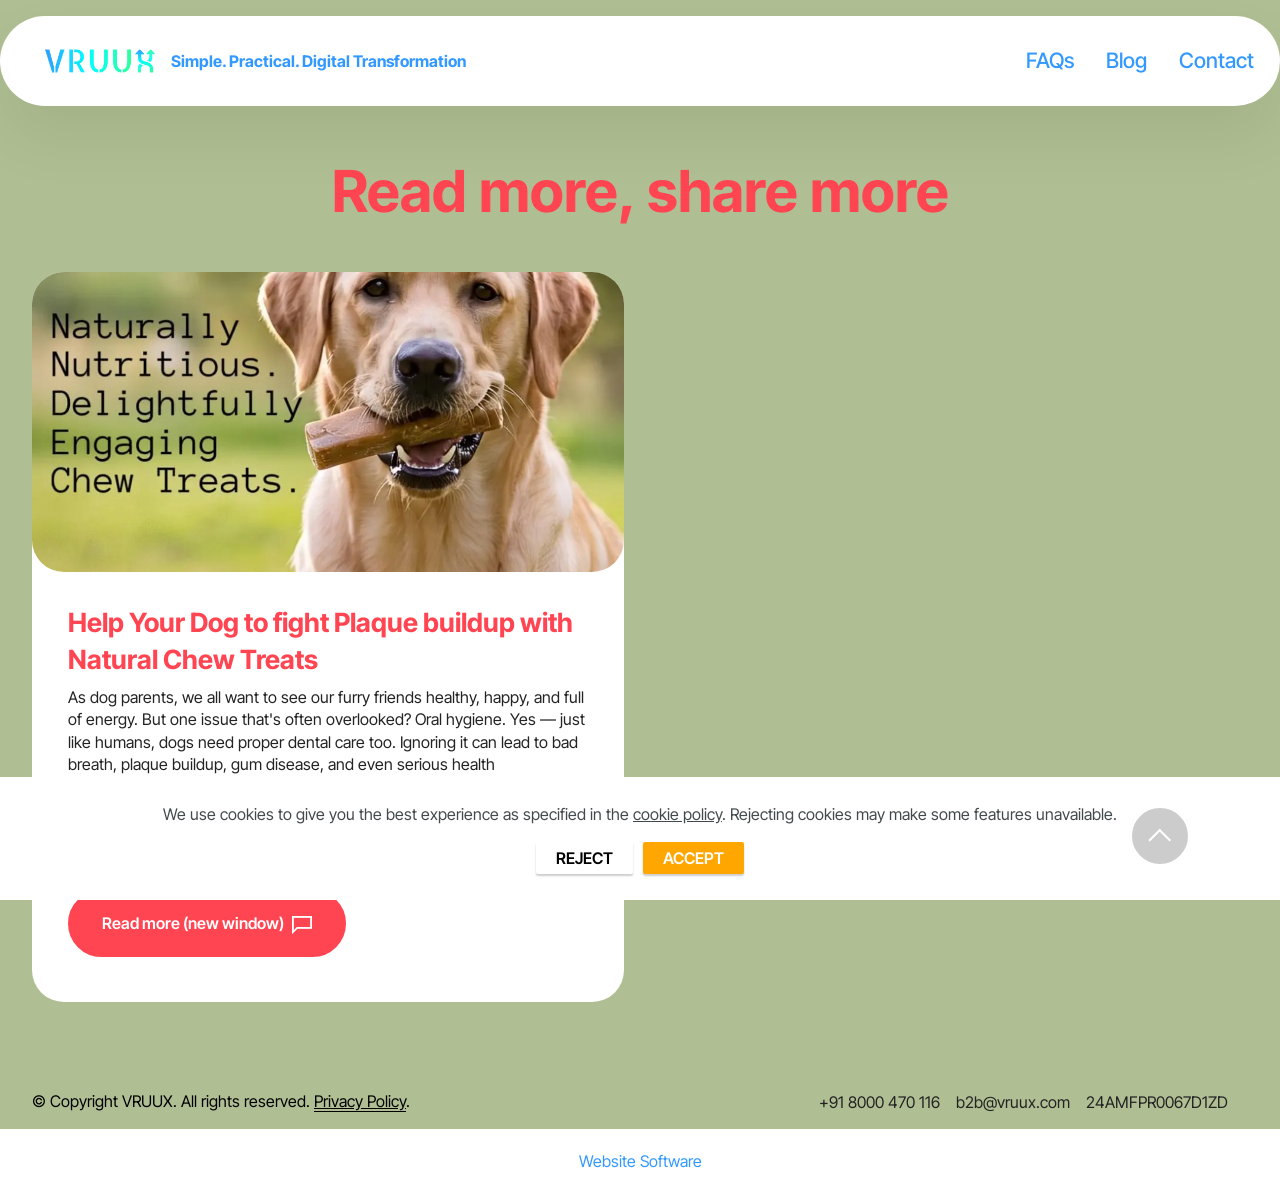
==== commit aa642ad7: "0" ====
--- a/blog.html
+++ b/blog.html
@@ -20,7 +20,7 @@
   <link rel="stylesheet" href="assets/theme/css/style.css">
   <link rel="preload" href="https://fonts.googleapis.com/css2?family=Inter+Tight:wght@400;700&display=swap&display=swap" as="style" onload="this.onload=null;this.rel='stylesheet'">
   <noscript><link rel="stylesheet" href="https://fonts.googleapis.com/css2?family=Inter+Tight:wght@400;700&display=swap&display=swap"></noscript>
-  <link rel="preload" as="style" href="assets/mobirise/css/mbr-additional.css?v=W0CYbt"><link rel="stylesheet" href="assets/mobirise/css/mbr-additional.css?v=W0CYbt" type="text/css">
+  <link rel="preload" as="style" href="assets/mobirise/css/mbr-additional.css?v=OkMic2"><link rel="stylesheet" href="assets/mobirise/css/mbr-additional.css?v=OkMic2" type="text/css">
 
   
   
@@ -30,13 +30,13 @@
 
 <!-- Analytics -->
 <!-- Google tag (gtag.js) -->
-<script type="text/plain" async data-src="https://www.googletagmanager.com/gtag/js?id=G-D92G25M5GQ"></script>
+<script type="text/plain" async data-src="https://www.googletagmanager.com/gtag/js?id=G-"></script>
 <script type="text/plain">
   window.dataLayer = window.dataLayer || [];
   function gtag(){dataLayer.push(arguments);}
   gtag('js', new Date());
 
-  gtag('config', 'G-D92G25M5GQ');
+  gtag('config', 'G-');
 </script>
 <!-- /Analytics -->
 
@@ -50,10 +50,10 @@
 			<div class="navbar-brand">
 				<span class="navbar-logo">
 					<a href="vruux.html">
-						<img src="assets/images/vruux-2024-210x74.png" alt="VRUUX - Simple. Practical. Digital Transformation." style="height: 2rem;">
+						<img src="assets/images/vruux-2024-210x74.png" alt="VRUUX - Simple. Practical. Digital Transformation." style="height: 2.5rem;">
 					</a>
 				</span>
-				<span class="navbar-caption-wrap"><a class="navbar-caption text-primary display-7" href="vruux.html">Indian Himalayan Yak Milk-based Edible Dog Chews</a></span>
+				<span class="navbar-caption-wrap"><a class="navbar-caption text-primary display-7" href="vruux.html">Simple. Practical. Digital Transformation</a></span>
 			</div>
 			<button class="navbar-toggler" type="button" data-toggle="collapse" data-bs-toggle="collapse" data-target="#navbarSupportedContent" data-bs-target="#navbarSupportedContent" aria-controls="navbarNavAltMarkup" aria-expanded="false" aria-label="Toggle navigation">
 				<div class="hamburger">
@@ -133,7 +133,7 @@
             </div>
         </div>
     </div>
-</section><section class="display-7" style="padding: 0;align-items: center;justify-content: center;flex-wrap: wrap;    align-content: center;display: flex;position: relative;height: 4rem;"><a href="https://mobiri.se/4076227" style="flex: 1 1;height: 4rem;position: absolute;width: 100%;z-index: 1;"><img alt="" style="height: 4rem;" src="[data-uri]"></a><p style="margin: 0;text-align: center;" class="display-7">&#8204;</p><a style="z-index:1" href="https://mobirise.com/offline-website-builder.html">Offline Website Builder</a></section><script type="text/plain" data-src="assets/bootstrap/js/bootstrap.bundle.min.js"></script><script src="assets/web/assets/cookies-alert-plugin/cookies-alert-core.js"></script><script src="assets/web/assets/cookies-alert-plugin/cookies-alert-script.js"></script><script type="text/plain" data-src="assets/smoothscroll/smooth-scroll.js"></script><script type="text/plain" data-src="assets/ytplayer/index.js"></script><script type="text/plain" data-src="assets/dropdown/js/navbar-dropdown.js"></script><script type="text/plain" data-src="assets/theme/js/script.js"></script>
+</section><section class="display-7" style="padding: 0;align-items: center;justify-content: center;flex-wrap: wrap;    align-content: center;display: flex;position: relative;height: 4rem;"><a href="https://mobiri.se/4076227" style="flex: 1 1;height: 4rem;position: absolute;width: 100%;z-index: 1;"><img alt="" style="height: 4rem;" src="[data-uri]"></a><p style="margin: 0;text-align: center;" class="display-7">&#8204;</p><a style="z-index:1" href="https://mobirise.com"> Website Software</a></section><script type="text/plain" data-src="assets/bootstrap/js/bootstrap.bundle.min.js"></script><script src="assets/web/assets/cookies-alert-plugin/cookies-alert-core.js"></script><script src="assets/web/assets/cookies-alert-plugin/cookies-alert-script.js"></script><script type="text/plain" data-src="assets/smoothscroll/smooth-scroll.js"></script><script type="text/plain" data-src="assets/ytplayer/index.js"></script><script type="text/plain" data-src="assets/dropdown/js/navbar-dropdown.js"></script><script type="text/plain" data-src="assets/theme/js/script.js"></script>
   
   
 <input name="cookieData" type="hidden" data-cookie-cookiesAlertType='2' data-cookie-customDialogSelector='null' data-cookie-colorText='#424a4d' data-cookie-colorBg='rgb(255, 255, 255)' data-cookie-opacityOverlay='0' data-cookie-bgOpacity='100' data-cookie-textButton='ACCEPT' data-cookie-rejectText='REJECT' data-cookie-colorButton='#ffa600' data-cookie-rejectColor='#ffffff' data-cookie-colorLink='#424a4d' data-cookie-underlineLink='true' data-cookie-text="We use cookies to give you the best experience as specified in the &lt;a href=&#39;privacy.html&#39;&gt;cookie policy&lt;/a&gt;. Rejecting cookies may make some features unavailable.">
--- a/assets/mobirise/css/mbr-additional.css
+++ b/assets/mobirise/css/mbr-additional.css
@@ -904,7 +904,7 @@
   height: 90px;
   padding: 0.5rem 0.6rem;
   flex-wrap: nowrap;
-  background: rgba(0, 0, 0, 0.8) !important;
+  background: #ffffff !important;
   left: 0;
   right: 0;
   -webkit-box-pack: justify;
@@ -916,7 +916,7 @@
   align-items: center;
   border-radius: 100vw;
   margin-top: 1rem;
-  background-color: #000000;
+  background-color: #ffffff;
   box-shadow: 0 30px 60px 0 rgba(27, 31, 10, 0.08);
 }
 @media (max-width: 992px) {
@@ -945,8 +945,8 @@
   border-radius: 1.5rem;
   transition: .3s all !important;
   min-width: auto;
-  background: #000000;
-  background: rgba(0, 0, 0, 0.8) !important;
+  background: #ffffff;
+  background: #ffffff !important;
 }
 .cid-tJGsCG1vVL .nav-item:focus,
 .cid-tJGsCG1vVL .nav-link:focus {
@@ -1010,7 +1010,7 @@
 }
 @media (min-width: 992px) {
   .cid-tJGsCG1vVL .navbar.collapsed.opened:not(.navbar-short) .navbar-collapse {
-    max-height: calc(98.5vh - 2rem);
+    max-height: calc(98.5vh - 2.5rem);
   }
 }
 .cid-tJGsCG1vVL .navbar.collapsed .dropdown-menu .dropdown-submenu {
@@ -1108,7 +1108,7 @@
   padding: 0.667em 1.667em;
 }
 .cid-tJGsCG1vVL .navbar.navbar-expand-lg .dropdown .dropdown-menu {
-  background: #000000;
+  background: #ffffff;
 }
 .cid-tJGsCG1vVL .navbar.navbar-expand-lg .dropdown .dropdown-menu .dropdown-submenu {
   margin: 0;
@@ -1272,10 +1272,10 @@
     width: 100%;
     padding: 1rem;
     border-radius: 1.5rem;
-    background: #000000;
+    background: #ffffff;
     opacity: 1;
-    border-color: rgba(0, 0, 0, 0.8) !important;
-    background: rgba(0, 0, 0, 0.8) !important;
+    border-color: #ffffff !important;
+    background: #ffffff !important;
     backdrop-filter: blur(8px);
   }
   .cid-tJGsCG1vVL .navbar-nav .nav-item .nav-link::after {
@@ -1599,7 +1599,7 @@
   height: 90px;
   padding: 0.5rem 0.6rem;
   flex-wrap: nowrap;
-  background: rgba(0, 0, 0, 0.8) !important;
+  background: #ffffff !important;
   left: 0;
   right: 0;
   -webkit-box-pack: justify;
@@ -1611,7 +1611,7 @@
   align-items: center;
   border-radius: 100vw;
   margin-top: 1rem;
-  background-color: #000000;
+  background-color: #ffffff;
   box-shadow: 0 30px 60px 0 rgba(27, 31, 10, 0.08);
 }
 @media (max-width: 992px) {
@@ -1640,8 +1640,8 @@
   border-radius: 1.5rem;
   transition: .3s all !important;
   min-width: auto;
-  background: #000000;
-  background: rgba(0, 0, 0, 0.8) !important;
+  background: #ffffff;
+  background: #ffffff !important;
 }
 .cid-uQ0j7wOQYK .nav-item:focus,
 .cid-uQ0j7wOQYK .nav-link:focus {
@@ -1705,7 +1705,7 @@
 }
 @media (min-width: 992px) {
   .cid-uQ0j7wOQYK .navbar.collapsed.opened:not(.navbar-short) .navbar-collapse {
-    max-height: calc(98.5vh - 2rem);
+    max-height: calc(98.5vh - 2.5rem);
   }
 }
 .cid-uQ0j7wOQYK .navbar.collapsed .dropdown-menu .dropdown-submenu {
@@ -1803,7 +1803,7 @@
   padding: 0.667em 1.667em;
 }
 .cid-uQ0j7wOQYK .navbar.navbar-expand-lg .dropdown .dropdown-menu {
-  background: #000000;
+  background: #ffffff;
 }
 .cid-uQ0j7wOQYK .navbar.navbar-expand-lg .dropdown .dropdown-menu .dropdown-submenu {
   margin: 0;
@@ -1967,10 +1967,10 @@
     width: 100%;
     padding: 1rem;
     border-radius: 1.5rem;
-    background: #000000;
+    background: #ffffff;
     opacity: 1;
-    border-color: rgba(0, 0, 0, 0.8) !important;
-    background: rgba(0, 0, 0, 0.8) !important;
+    border-color: #ffffff !important;
+    background: #ffffff !important;
     backdrop-filter: blur(8px);
   }
   .cid-uQ0j7wOQYK .navbar-nav .nav-item .nav-link::after {
@@ -2314,7 +2314,7 @@
   height: 90px;
   padding: 0.5rem 0.6rem;
   flex-wrap: nowrap;
-  background: rgba(0, 0, 0, 0.8) !important;
+  background: #ffffff !important;
   left: 0;
   right: 0;
   -webkit-box-pack: justify;
@@ -2326,7 +2326,7 @@
   align-items: center;
   border-radius: 100vw;
   margin-top: 1rem;
-  background-color: #000000;
+  background-color: #ffffff;
   box-shadow: 0 30px 60px 0 rgba(27, 31, 10, 0.08);
 }
 @media (max-width: 992px) {
@@ -2355,8 +2355,8 @@
   border-radius: 1.5rem;
   transition: .3s all !important;
   min-width: auto;
-  background: #000000;
-  background: rgba(0, 0, 0, 0.8) !important;
+  background: #ffffff;
+  background: #ffffff !important;
 }
 .cid-tJGsCG1vVL .nav-item:focus,
 .cid-tJGsCG1vVL .nav-link:focus {
@@ -2420,7 +2420,7 @@
 }
 @media (min-width: 992px) {
   .cid-tJGsCG1vVL .navbar.collapsed.opened:not(.navbar-short) .navbar-collapse {
-    max-height: calc(98.5vh - 2rem);
+    max-height: calc(98.5vh - 2.5rem);
   }
 }
 .cid-tJGsCG1vVL .navbar.collapsed .dropdown-menu .dropdown-submenu {
@@ -2518,7 +2518,7 @@
   padding: 0.667em 1.667em;
 }
 .cid-tJGsCG1vVL .navbar.navbar-expand-lg .dropdown .dropdown-menu {
-  background: #000000;
+  background: #ffffff;
 }
 .cid-tJGsCG1vVL .navbar.navbar-expand-lg .dropdown .dropdown-menu .dropdown-submenu {
   margin: 0;
@@ -2682,10 +2682,10 @@
     width: 100%;
     padding: 1rem;
     border-radius: 1.5rem;
-    background: #000000;
+    background: #ffffff;
     opacity: 1;
-    border-color: rgba(0, 0, 0, 0.8) !important;
-    background: rgba(0, 0, 0, 0.8) !important;
+    border-color: #ffffff !important;
+    background: #ffffff !important;
     backdrop-filter: blur(8px);
   }
   .cid-tJGsCG1vVL .navbar-nav .nav-item .nav-link::after {
@@ -2767,7 +2767,7 @@
   top: 0;
 }
 .cid-uQ0hEfsMM6 .content-wrapper {
-  background: #fafafa;
+  background: #ffffff;
 }
 @media (max-width: 991px) {
   .cid-uQ0hEfsMM6 .content-wrapper .row {
@@ -2991,7 +2991,7 @@
   height: 90px;
   padding: 0.5rem 0.6rem;
   flex-wrap: nowrap;
-  background: rgba(0, 0, 0, 0.8) !important;
+  background: #ffffff !important;
   left: 0;
   right: 0;
   -webkit-box-pack: justify;
@@ -3003,7 +3003,7 @@
   align-items: center;
   border-radius: 100vw;
   margin-top: 1rem;
-  background-color: #000000;
+  background-color: #ffffff;
   box-shadow: 0 30px 60px 0 rgba(27, 31, 10, 0.08);
 }
 @media (max-width: 992px) {
@@ -3032,8 +3032,8 @@
   border-radius: 1.5rem;
   transition: .3s all !important;
   min-width: auto;
-  background: #000000;
-  background: rgba(0, 0, 0, 0.8) !important;
+  background: #ffffff;
+  background: #ffffff !important;
 }
 .cid-tJGsCG1vVL .nav-item:focus,
 .cid-tJGsCG1vVL .nav-link:focus {
@@ -3097,7 +3097,7 @@
 }
 @media (min-width: 992px) {
   .cid-tJGsCG1vVL .navbar.collapsed.opened:not(.navbar-short) .navbar-collapse {
-    max-height: calc(98.5vh - 2rem);
+    max-height: calc(98.5vh - 2.5rem);
   }
 }
 .cid-tJGsCG1vVL .navbar.collapsed .dropdown-menu .dropdown-submenu {
@@ -3195,7 +3195,7 @@
   padding: 0.667em 1.667em;
 }
 .cid-tJGsCG1vVL .navbar.navbar-expand-lg .dropdown .dropdown-menu {
-  background: #000000;
+  background: #ffffff;
 }
 .cid-tJGsCG1vVL .navbar.navbar-expand-lg .dropdown .dropdown-menu .dropdown-submenu {
   margin: 0;
@@ -3359,10 +3359,10 @@
     width: 100%;
     padding: 1rem;
     border-radius: 1.5rem;
-    background: #000000;
+    background: #ffffff;
     opacity: 1;
-    border-color: rgba(0, 0, 0, 0.8) !important;
-    background: rgba(0, 0, 0, 0.8) !important;
+    border-color: #ffffff !important;
+    background: #ffffff !important;
     backdrop-filter: blur(8px);
   }
   .cid-tJGsCG1vVL .navbar-nav .nav-item .nav-link::after {
@@ -3663,7 +3663,7 @@
   height: 90px;
   padding: 0.5rem 0.6rem;
   flex-wrap: nowrap;
-  background: rgba(0, 0, 0, 0.8) !important;
+  background: #ffffff !important;
   left: 0;
   right: 0;
   -webkit-box-pack: justify;
@@ -3675,7 +3675,7 @@
   align-items: center;
   border-radius: 100vw;
   margin-top: 1rem;
-  background-color: #000000;
+  background-color: #ffffff;
   box-shadow: 0 30px 60px 0 rgba(27, 31, 10, 0.08);
 }
 @media (max-width: 992px) {
@@ -3704,8 +3704,8 @@
   border-radius: 1.5rem;
   transition: .3s all !important;
   min-width: auto;
-  background: #000000;
-  background: rgba(0, 0, 0, 0.8) !important;
+  background: #ffffff;
+  background: #ffffff !important;
 }
 .cid-uQ05pBBiRx .nav-item:focus,
 .cid-uQ05pBBiRx .nav-link:focus {
@@ -3769,7 +3769,7 @@
 }
 @media (min-width: 992px) {
   .cid-uQ05pBBiRx .navbar.collapsed.opened:not(.navbar-short) .navbar-collapse {
-    max-height: calc(98.5vh - 2rem);
+    max-height: calc(98.5vh - 2.5rem);
   }
 }
 .cid-uQ05pBBiRx .navbar.collapsed .dropdown-menu .dropdown-submenu {
@@ -3867,7 +3867,7 @@
   padding: 0.667em 1.667em;
 }
 .cid-uQ05pBBiRx .navbar.navbar-expand-lg .dropdown .dropdown-menu {
-  background: #000000;
+  background: #ffffff;
 }
 .cid-uQ05pBBiRx .navbar.navbar-expand-lg .dropdown .dropdown-menu .dropdown-submenu {
   margin: 0;
@@ -4031,10 +4031,10 @@
     width: 100%;
     padding: 1rem;
     border-radius: 1.5rem;
-    background: #000000;
+    background: #ffffff;
     opacity: 1;
-    border-color: rgba(0, 0, 0, 0.8) !important;
-    background: rgba(0, 0, 0, 0.8) !important;
+    border-color: #ffffff !important;
+    background: #ffffff !important;
     backdrop-filter: blur(8px);
   }
   .cid-uQ05pBBiRx .navbar-nav .nav-item .nav-link::after {
--- a/assets/mobirise/css/mbr-additional.css
+++ b/assets/mobirise/css/mbr-additional.css
@@ -904,7 +904,7 @@
   height: 90px;
   padding: 0.5rem 0.6rem;
   flex-wrap: nowrap;
-  background: rgba(0, 0, 0, 0.8) !important;
+  background: #ffffff !important;
   left: 0;
   right: 0;
   -webkit-box-pack: justify;
@@ -916,7 +916,7 @@
   align-items: center;
   border-radius: 100vw;
   margin-top: 1rem;
-  background-color: #000000;
+  background-color: #ffffff;
   box-shadow: 0 30px 60px 0 rgba(27, 31, 10, 0.08);
 }
 @media (max-width: 992px) {
@@ -945,8 +945,8 @@
   border-radius: 1.5rem;
   transition: .3s all !important;
   min-width: auto;
-  background: #000000;
-  background: rgba(0, 0, 0, 0.8) !important;
+  background: #ffffff;
+  background: #ffffff !important;
 }
 .cid-tJGsCG1vVL .nav-item:focus,
 .cid-tJGsCG1vVL .nav-link:focus {
@@ -1010,7 +1010,7 @@
 }
 @media (min-width: 992px) {
   .cid-tJGsCG1vVL .navbar.collapsed.opened:not(.navbar-short) .navbar-collapse {
-    max-height: calc(98.5vh - 2rem);
+    max-height: calc(98.5vh - 2.5rem);
   }
 }
 .cid-tJGsCG1vVL .navbar.collapsed .dropdown-menu .dropdown-submenu {
@@ -1108,7 +1108,7 @@
   padding: 0.667em 1.667em;
 }
 .cid-tJGsCG1vVL .navbar.navbar-expand-lg .dropdown .dropdown-menu {
-  background: #000000;
+  background: #ffffff;
 }
 .cid-tJGsCG1vVL .navbar.navbar-expand-lg .dropdown .dropdown-menu .dropdown-submenu {
   margin: 0;
@@ -1272,10 +1272,10 @@
     width: 100%;
     padding: 1rem;
     border-radius: 1.5rem;
-    background: #000000;
+    background: #ffffff;
     opacity: 1;
-    border-color: rgba(0, 0, 0, 0.8) !important;
-    background: rgba(0, 0, 0, 0.8) !important;
+    border-color: #ffffff !important;
+    background: #ffffff !important;
     backdrop-filter: blur(8px);
   }
   .cid-tJGsCG1vVL .navbar-nav .nav-item .nav-link::after {
@@ -1599,7 +1599,7 @@
   height: 90px;
   padding: 0.5rem 0.6rem;
   flex-wrap: nowrap;
-  background: rgba(0, 0, 0, 0.8) !important;
+  background: #ffffff !important;
   left: 0;
   right: 0;
   -webkit-box-pack: justify;
@@ -1611,7 +1611,7 @@
   align-items: center;
   border-radius: 100vw;
   margin-top: 1rem;
-  background-color: #000000;
+  background-color: #ffffff;
   box-shadow: 0 30px 60px 0 rgba(27, 31, 10, 0.08);
 }
 @media (max-width: 992px) {
@@ -1640,8 +1640,8 @@
   border-radius: 1.5rem;
   transition: .3s all !important;
   min-width: auto;
-  background: #000000;
-  background: rgba(0, 0, 0, 0.8) !important;
+  background: #ffffff;
+  background: #ffffff !important;
 }
 .cid-uQ0j7wOQYK .nav-item:focus,
 .cid-uQ0j7wOQYK .nav-link:focus {
@@ -1705,7 +1705,7 @@
 }
 @media (min-width: 992px) {
   .cid-uQ0j7wOQYK .navbar.collapsed.opened:not(.navbar-short) .navbar-collapse {
-    max-height: calc(98.5vh - 2rem);
+    max-height: calc(98.5vh - 2.5rem);
   }
 }
 .cid-uQ0j7wOQYK .navbar.collapsed .dropdown-menu .dropdown-submenu {
@@ -1803,7 +1803,7 @@
   padding: 0.667em 1.667em;
 }
 .cid-uQ0j7wOQYK .navbar.navbar-expand-lg .dropdown .dropdown-menu {
-  background: #000000;
+  background: #ffffff;
 }
 .cid-uQ0j7wOQYK .navbar.navbar-expand-lg .dropdown .dropdown-menu .dropdown-submenu {
   margin: 0;
@@ -1967,10 +1967,10 @@
     width: 100%;
     padding: 1rem;
     border-radius: 1.5rem;
-    background: #000000;
+    background: #ffffff;
     opacity: 1;
-    border-color: rgba(0, 0, 0, 0.8) !important;
-    background: rgba(0, 0, 0, 0.8) !important;
+    border-color: #ffffff !important;
+    background: #ffffff !important;
     backdrop-filter: blur(8px);
   }
   .cid-uQ0j7wOQYK .navbar-nav .nav-item .nav-link::after {
@@ -2314,7 +2314,7 @@
   height: 90px;
   padding: 0.5rem 0.6rem;
   flex-wrap: nowrap;
-  background: rgba(0, 0, 0, 0.8) !important;
+  background: #ffffff !important;
   left: 0;
   right: 0;
   -webkit-box-pack: justify;
@@ -2326,7 +2326,7 @@
   align-items: center;
   border-radius: 100vw;
   margin-top: 1rem;
-  background-color: #000000;
+  background-color: #ffffff;
   box-shadow: 0 30px 60px 0 rgba(27, 31, 10, 0.08);
 }
 @media (max-width: 992px) {
@@ -2355,8 +2355,8 @@
   border-radius: 1.5rem;
   transition: .3s all !important;
   min-width: auto;
-  background: #000000;
-  background: rgba(0, 0, 0, 0.8) !important;
+  background: #ffffff;
+  background: #ffffff !important;
 }
 .cid-tJGsCG1vVL .nav-item:focus,
 .cid-tJGsCG1vVL .nav-link:focus {
@@ -2420,7 +2420,7 @@
 }
 @media (min-width: 992px) {
   .cid-tJGsCG1vVL .navbar.collapsed.opened:not(.navbar-short) .navbar-collapse {
-    max-height: calc(98.5vh - 2rem);
+    max-height: calc(98.5vh - 2.5rem);
   }
 }
 .cid-tJGsCG1vVL .navbar.collapsed .dropdown-menu .dropdown-submenu {
@@ -2518,7 +2518,7 @@
   padding: 0.667em 1.667em;
 }
 .cid-tJGsCG1vVL .navbar.navbar-expand-lg .dropdown .dropdown-menu {
-  background: #000000;
+  background: #ffffff;
 }
 .cid-tJGsCG1vVL .navbar.navbar-expand-lg .dropdown .dropdown-menu .dropdown-submenu {
   margin: 0;
@@ -2682,10 +2682,10 @@
     width: 100%;
     padding: 1rem;
     border-radius: 1.5rem;
-    background: #000000;
+    background: #ffffff;
     opacity: 1;
-    border-color: rgba(0, 0, 0, 0.8) !important;
-    background: rgba(0, 0, 0, 0.8) !important;
+    border-color: #ffffff !important;
+    background: #ffffff !important;
     backdrop-filter: blur(8px);
   }
   .cid-tJGsCG1vVL .navbar-nav .nav-item .nav-link::after {
@@ -2767,7 +2767,7 @@
   top: 0;
 }
 .cid-uQ0hEfsMM6 .content-wrapper {
-  background: #fafafa;
+  background: #ffffff;
 }
 @media (max-width: 991px) {
   .cid-uQ0hEfsMM6 .content-wrapper .row {
@@ -2991,7 +2991,7 @@
   height: 90px;
   padding: 0.5rem 0.6rem;
   flex-wrap: nowrap;
-  background: rgba(0, 0, 0, 0.8) !important;
+  background: #ffffff !important;
   left: 0;
   right: 0;
   -webkit-box-pack: justify;
@@ -3003,7 +3003,7 @@
   align-items: center;
   border-radius: 100vw;
   margin-top: 1rem;
-  background-color: #000000;
+  background-color: #ffffff;
   box-shadow: 0 30px 60px 0 rgba(27, 31, 10, 0.08);
 }
 @media (max-width: 992px) {
@@ -3032,8 +3032,8 @@
   border-radius: 1.5rem;
   transition: .3s all !important;
   min-width: auto;
-  background: #000000;
-  background: rgba(0, 0, 0, 0.8) !important;
+  background: #ffffff;
+  background: #ffffff !important;
 }
 .cid-tJGsCG1vVL .nav-item:focus,
 .cid-tJGsCG1vVL .nav-link:focus {
@@ -3097,7 +3097,7 @@
 }
 @media (min-width: 992px) {
   .cid-tJGsCG1vVL .navbar.collapsed.opened:not(.navbar-short) .navbar-collapse {
-    max-height: calc(98.5vh - 2rem);
+    max-height: calc(98.5vh - 2.5rem);
   }
 }
 .cid-tJGsCG1vVL .navbar.collapsed .dropdown-menu .dropdown-submenu {
@@ -3195,7 +3195,7 @@
   padding: 0.667em 1.667em;
 }
 .cid-tJGsCG1vVL .navbar.navbar-expand-lg .dropdown .dropdown-menu {
-  background: #000000;
+  background: #ffffff;
 }
 .cid-tJGsCG1vVL .navbar.navbar-expand-lg .dropdown .dropdown-menu .dropdown-submenu {
   margin: 0;
@@ -3359,10 +3359,10 @@
     width: 100%;
     padding: 1rem;
     border-radius: 1.5rem;
-    background: #000000;
+    background: #ffffff;
     opacity: 1;
-    border-color: rgba(0, 0, 0, 0.8) !important;
-    background: rgba(0, 0, 0, 0.8) !important;
+    border-color: #ffffff !important;
+    background: #ffffff !important;
     backdrop-filter: blur(8px);
   }
   .cid-tJGsCG1vVL .navbar-nav .nav-item .nav-link::after {
@@ -3663,7 +3663,7 @@
   height: 90px;
   padding: 0.5rem 0.6rem;
   flex-wrap: nowrap;
-  background: rgba(0, 0, 0, 0.8) !important;
+  background: #ffffff !important;
   left: 0;
   right: 0;
   -webkit-box-pack: justify;
@@ -3675,7 +3675,7 @@
   align-items: center;
   border-radius: 100vw;
   margin-top: 1rem;
-  background-color: #000000;
+  background-color: #ffffff;
   box-shadow: 0 30px 60px 0 rgba(27, 31, 10, 0.08);
 }
 @media (max-width: 992px) {
@@ -3704,8 +3704,8 @@
   border-radius: 1.5rem;
   transition: .3s all !important;
   min-width: auto;
-  background: #000000;
-  background: rgba(0, 0, 0, 0.8) !important;
+  background: #ffffff;
+  background: #ffffff !important;
 }
 .cid-uQ05pBBiRx .nav-item:focus,
 .cid-uQ05pBBiRx .nav-link:focus {
@@ -3769,7 +3769,7 @@
 }
 @media (min-width: 992px) {
   .cid-uQ05pBBiRx .navbar.collapsed.opened:not(.navbar-short) .navbar-collapse {
-    max-height: calc(98.5vh - 2rem);
+    max-height: calc(98.5vh - 2.5rem);
   }
 }
 .cid-uQ05pBBiRx .navbar.collapsed .dropdown-menu .dropdown-submenu {
@@ -3867,7 +3867,7 @@
   padding: 0.667em 1.667em;
 }
 .cid-uQ05pBBiRx .navbar.navbar-expand-lg .dropdown .dropdown-menu {
-  background: #000000;
+  background: #ffffff;
 }
 .cid-uQ05pBBiRx .navbar.navbar-expand-lg .dropdown .dropdown-menu .dropdown-submenu {
   margin: 0;
@@ -4031,10 +4031,10 @@
     width: 100%;
     padding: 1rem;
     border-radius: 1.5rem;
-    background: #000000;
+    background: #ffffff;
     opacity: 1;
-    border-color: rgba(0, 0, 0, 0.8) !important;
-    background: rgba(0, 0, 0, 0.8) !important;
+    border-color: #ffffff !important;
+    background: #ffffff !important;
     backdrop-filter: blur(8px);
   }
   .cid-uQ05pBBiRx .navbar-nav .nav-item .nav-link::after {
